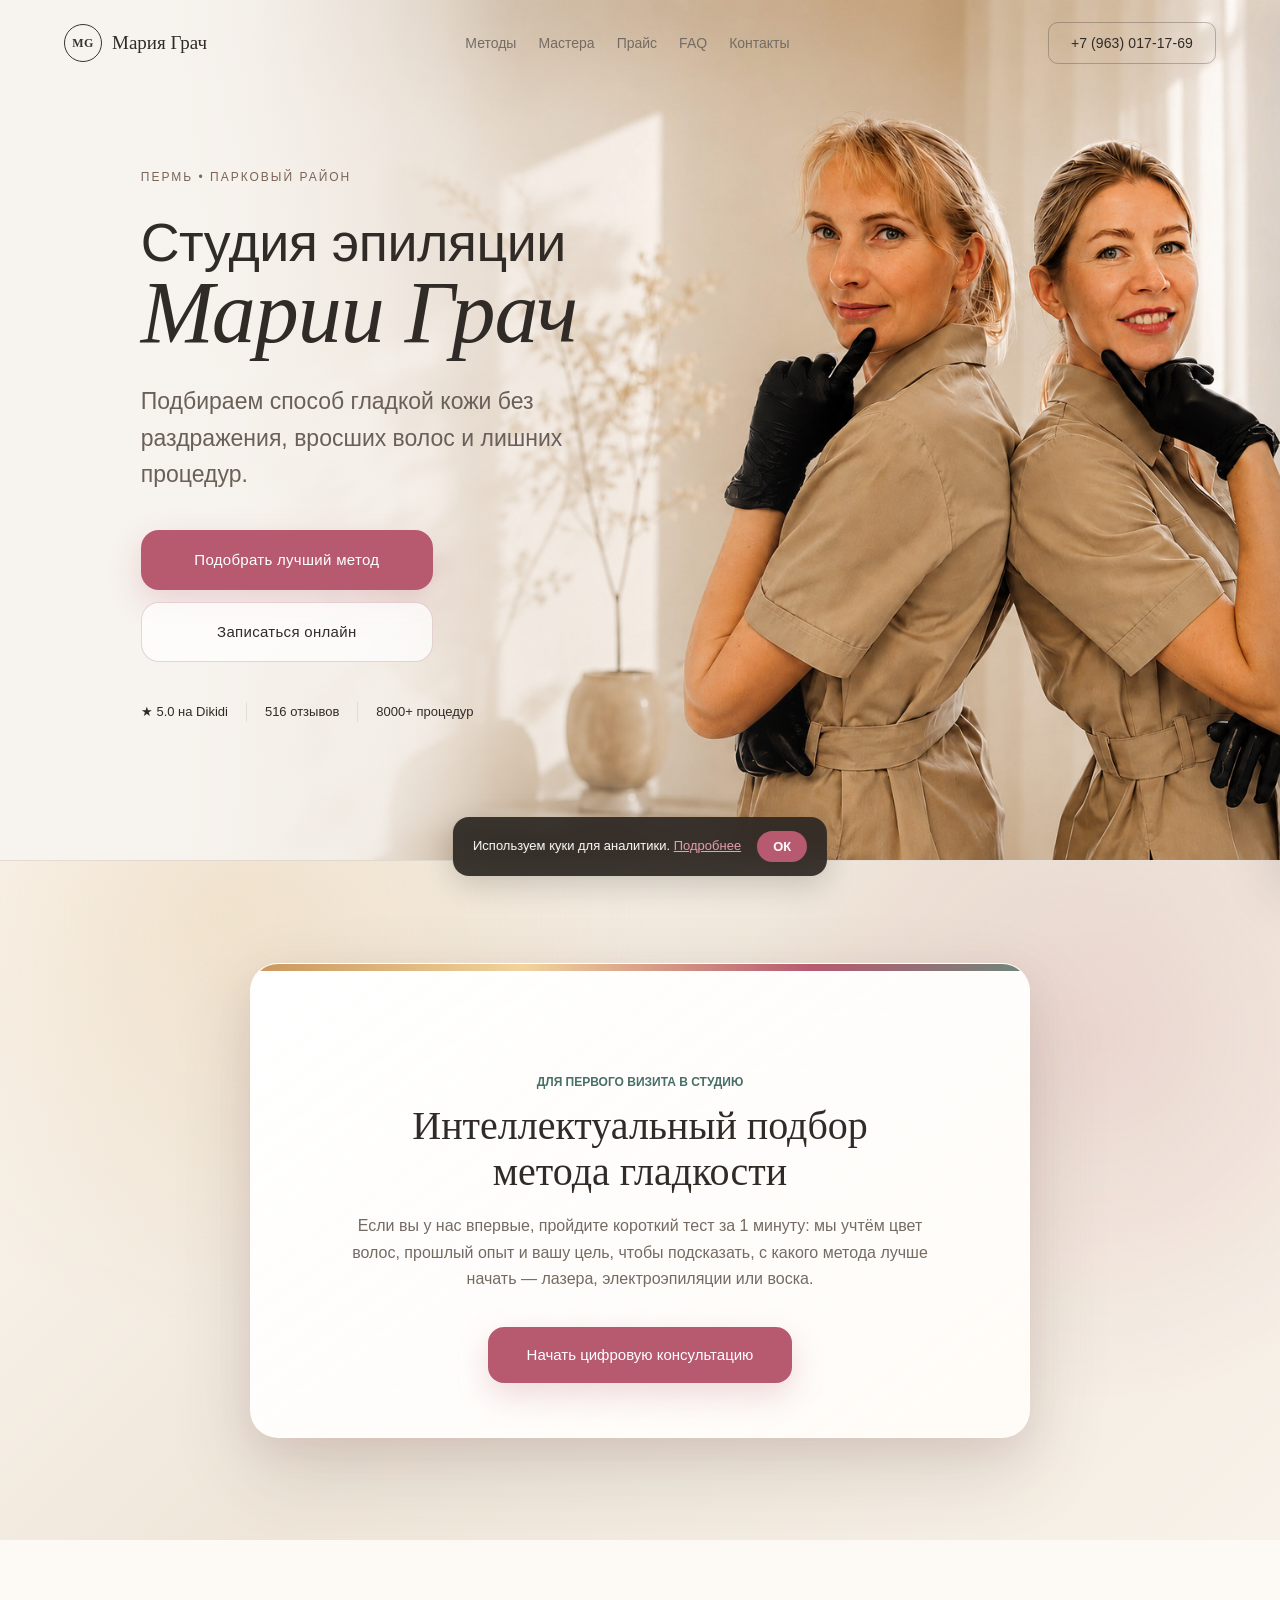
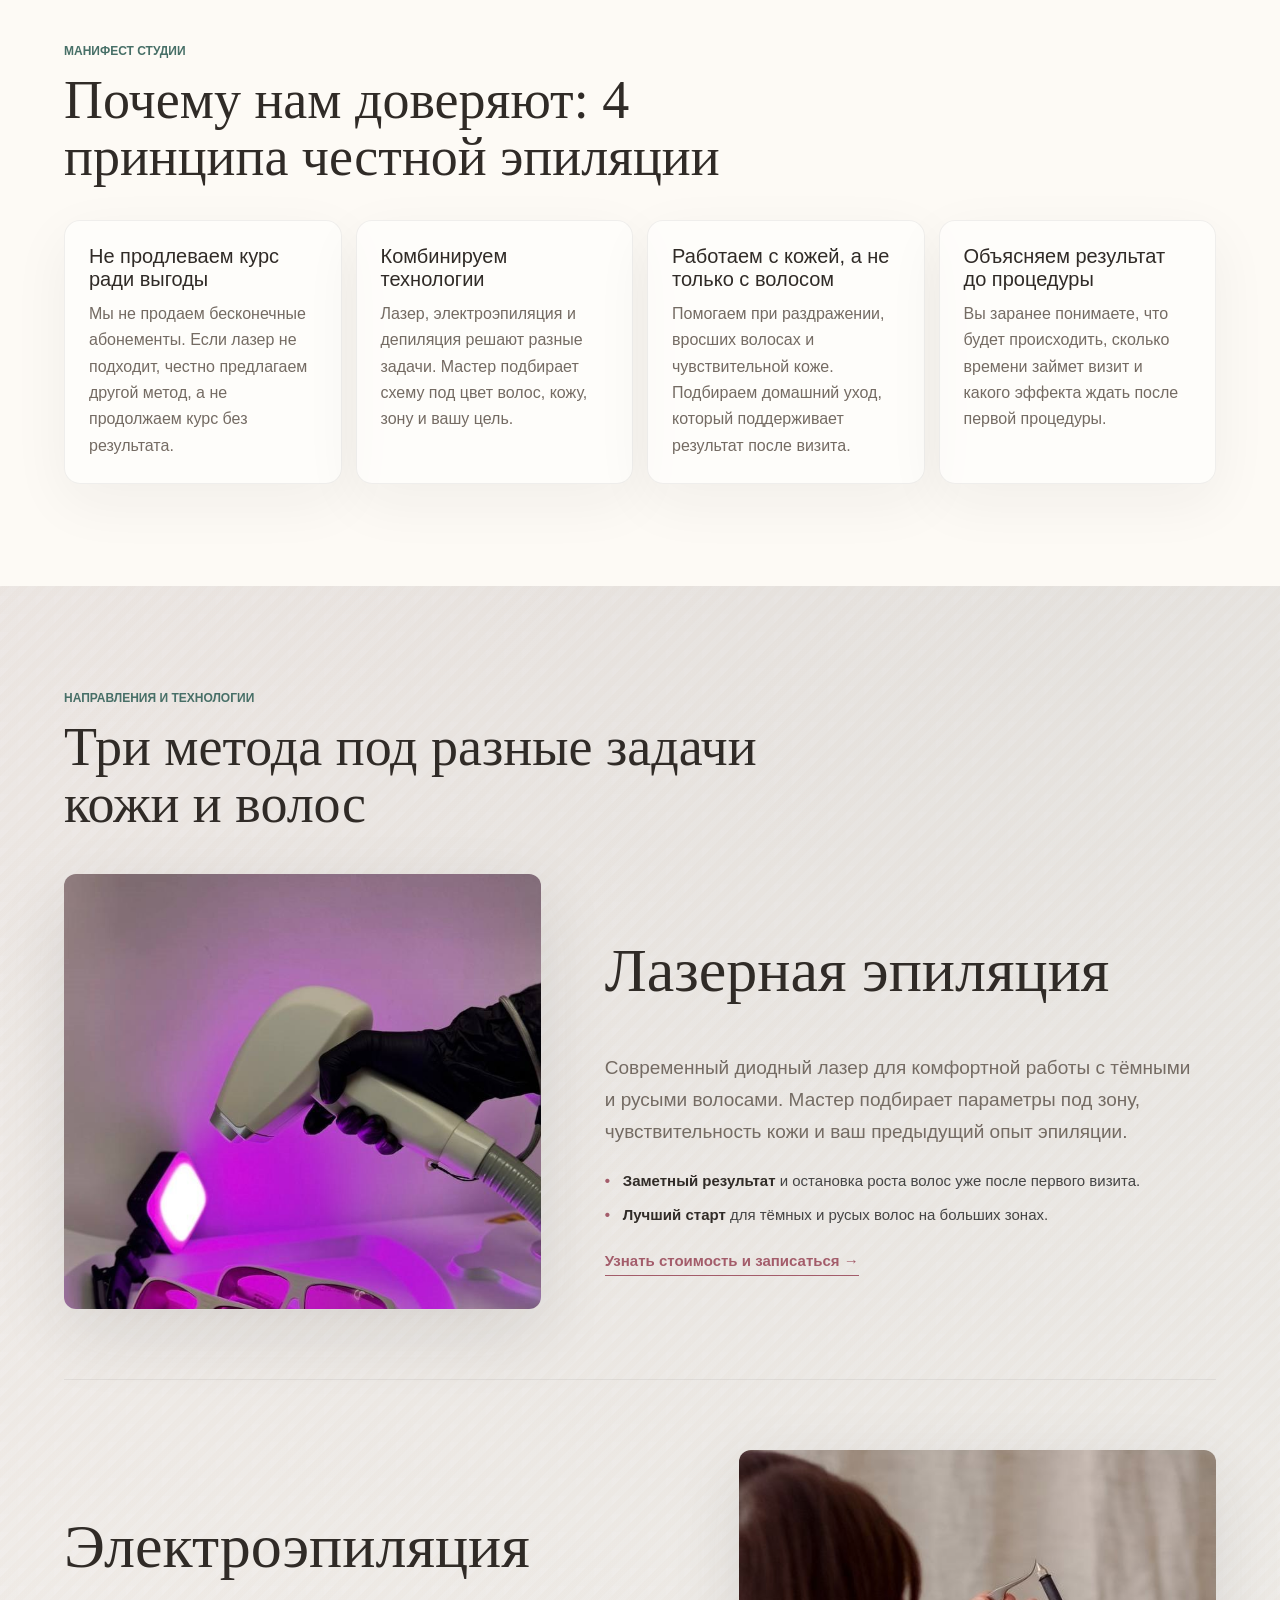
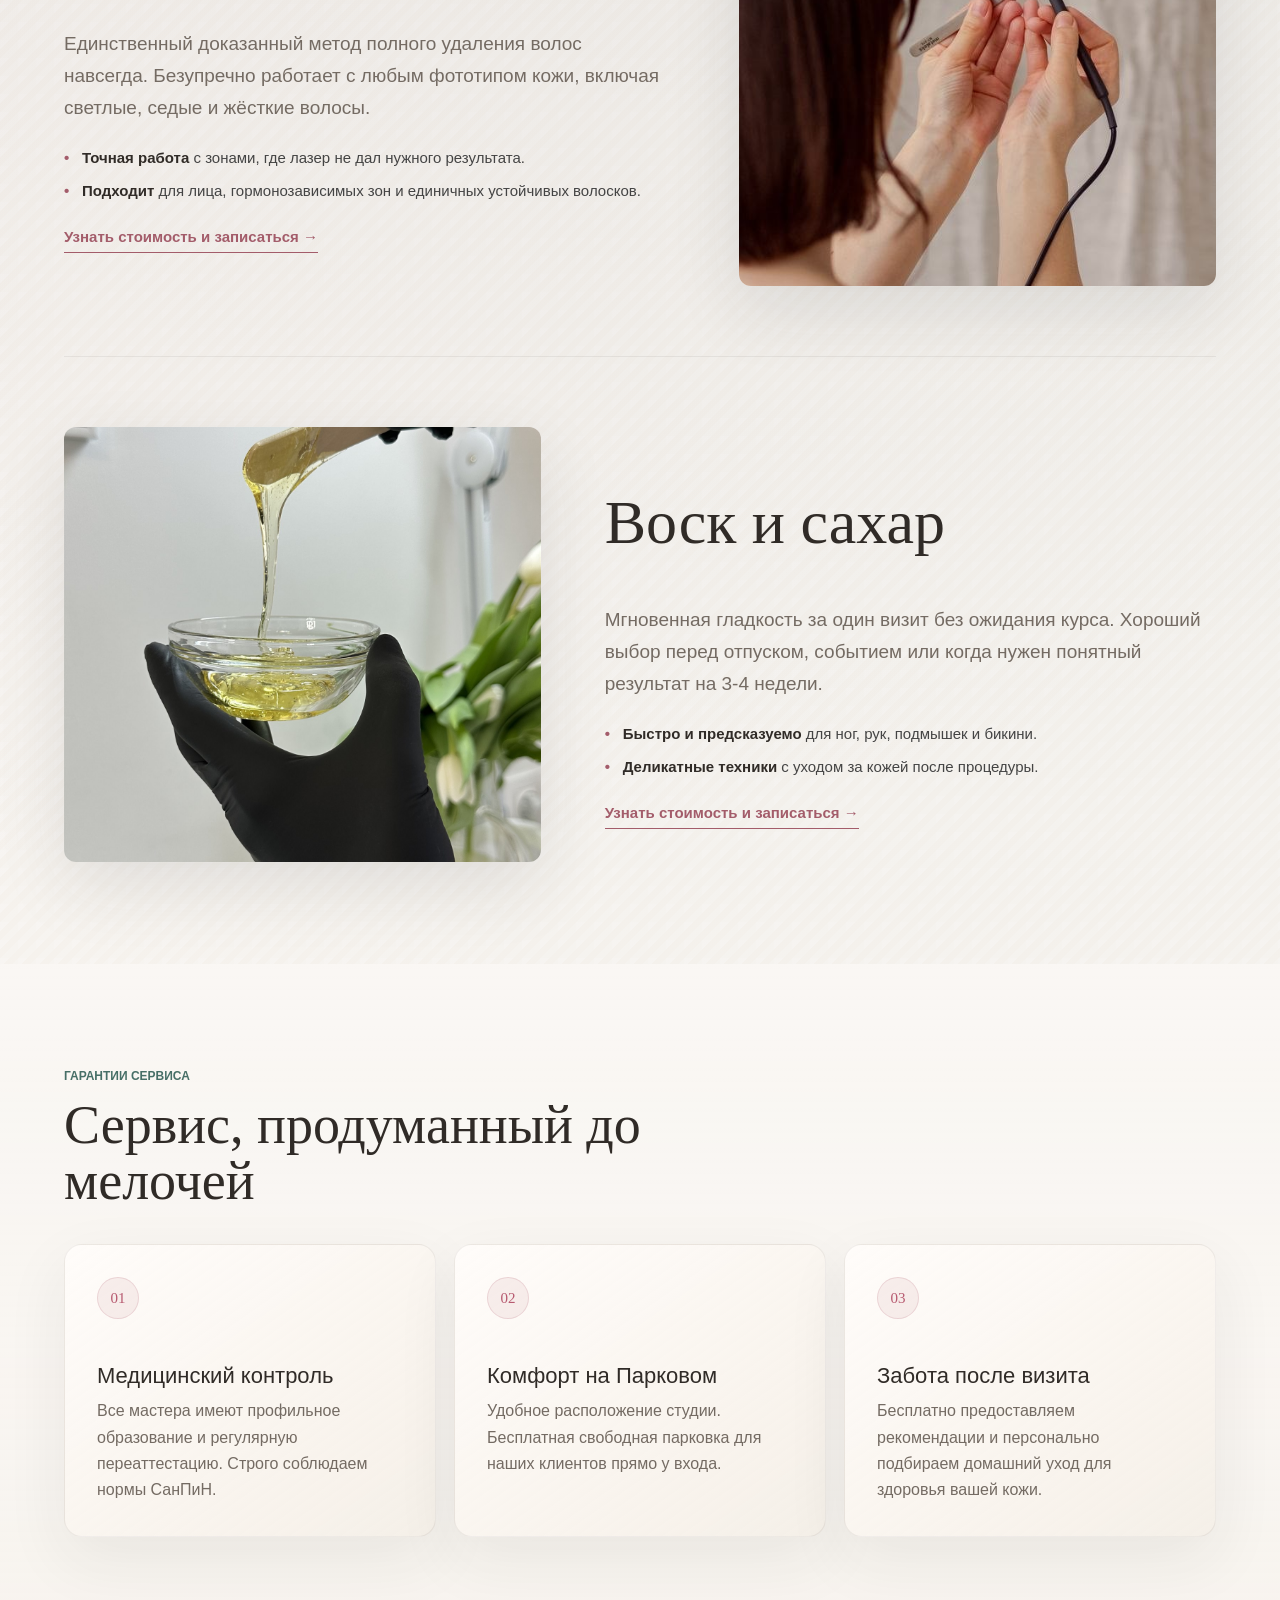
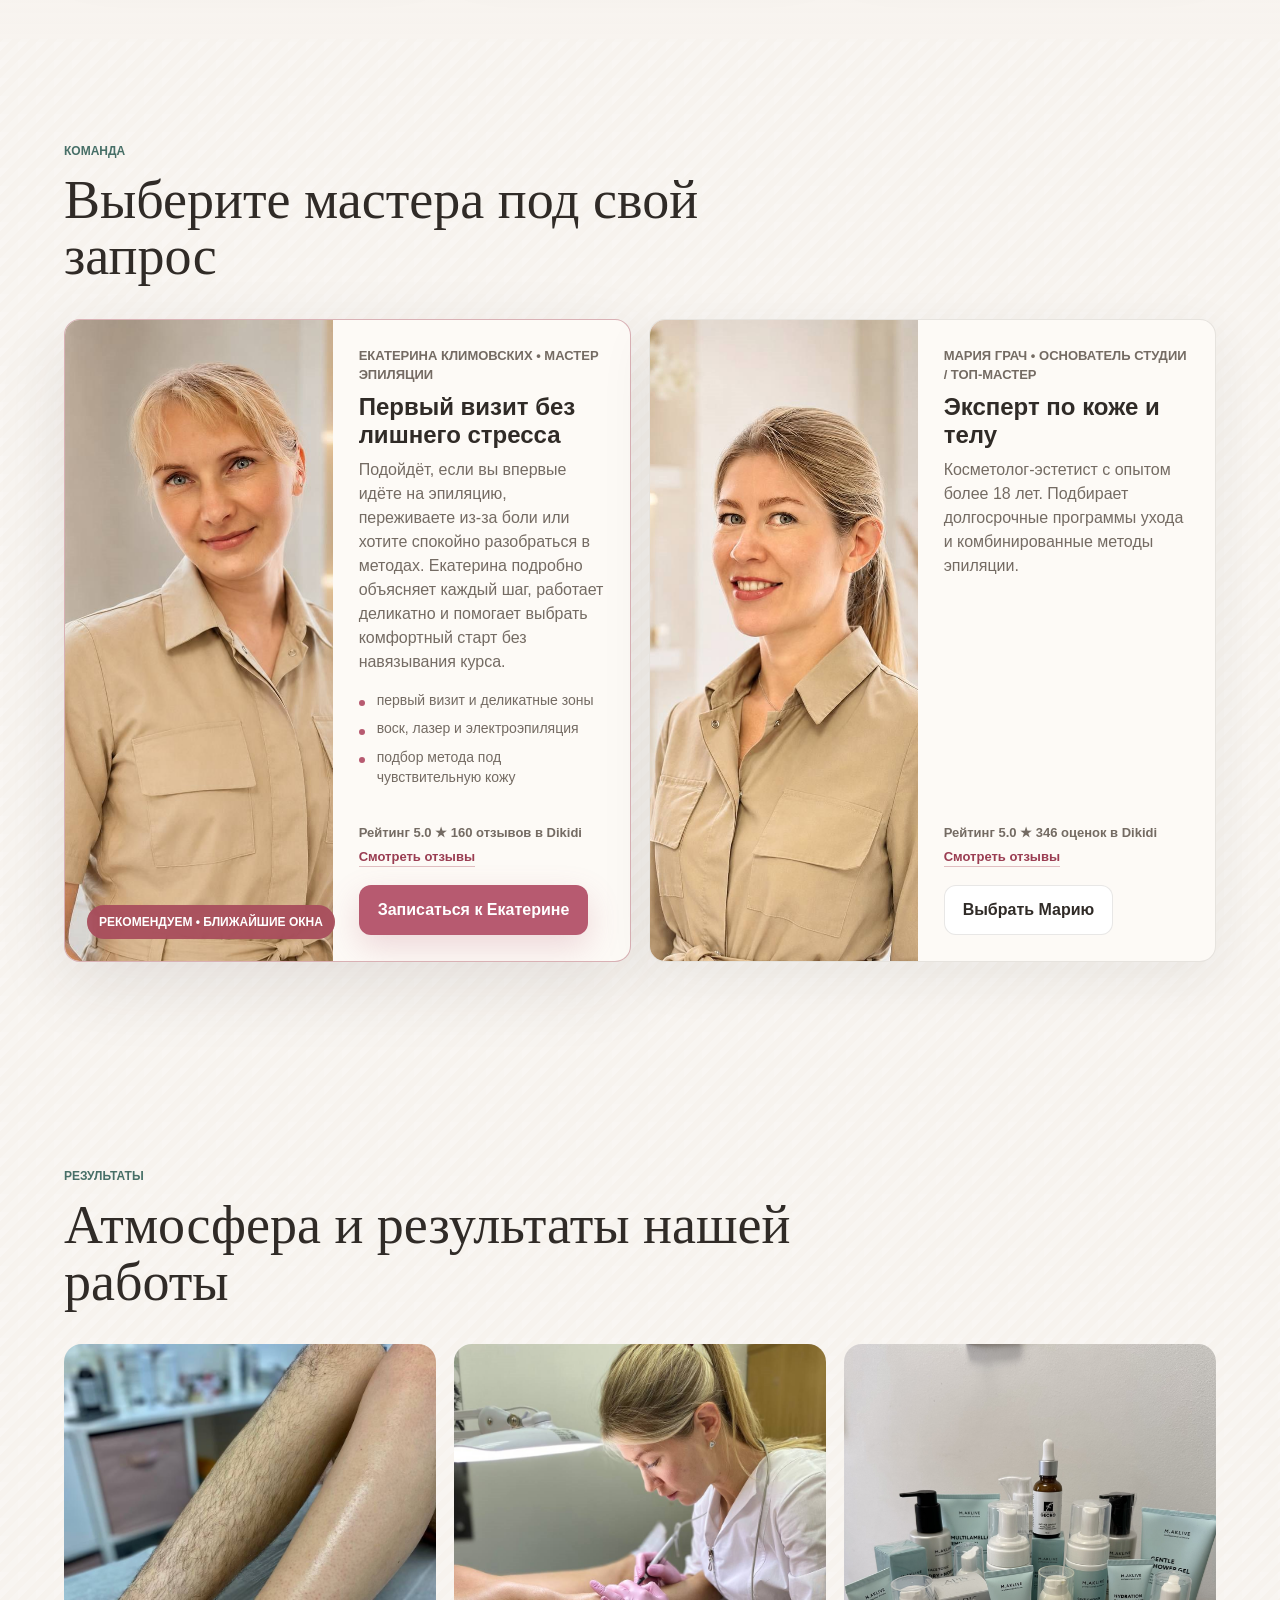
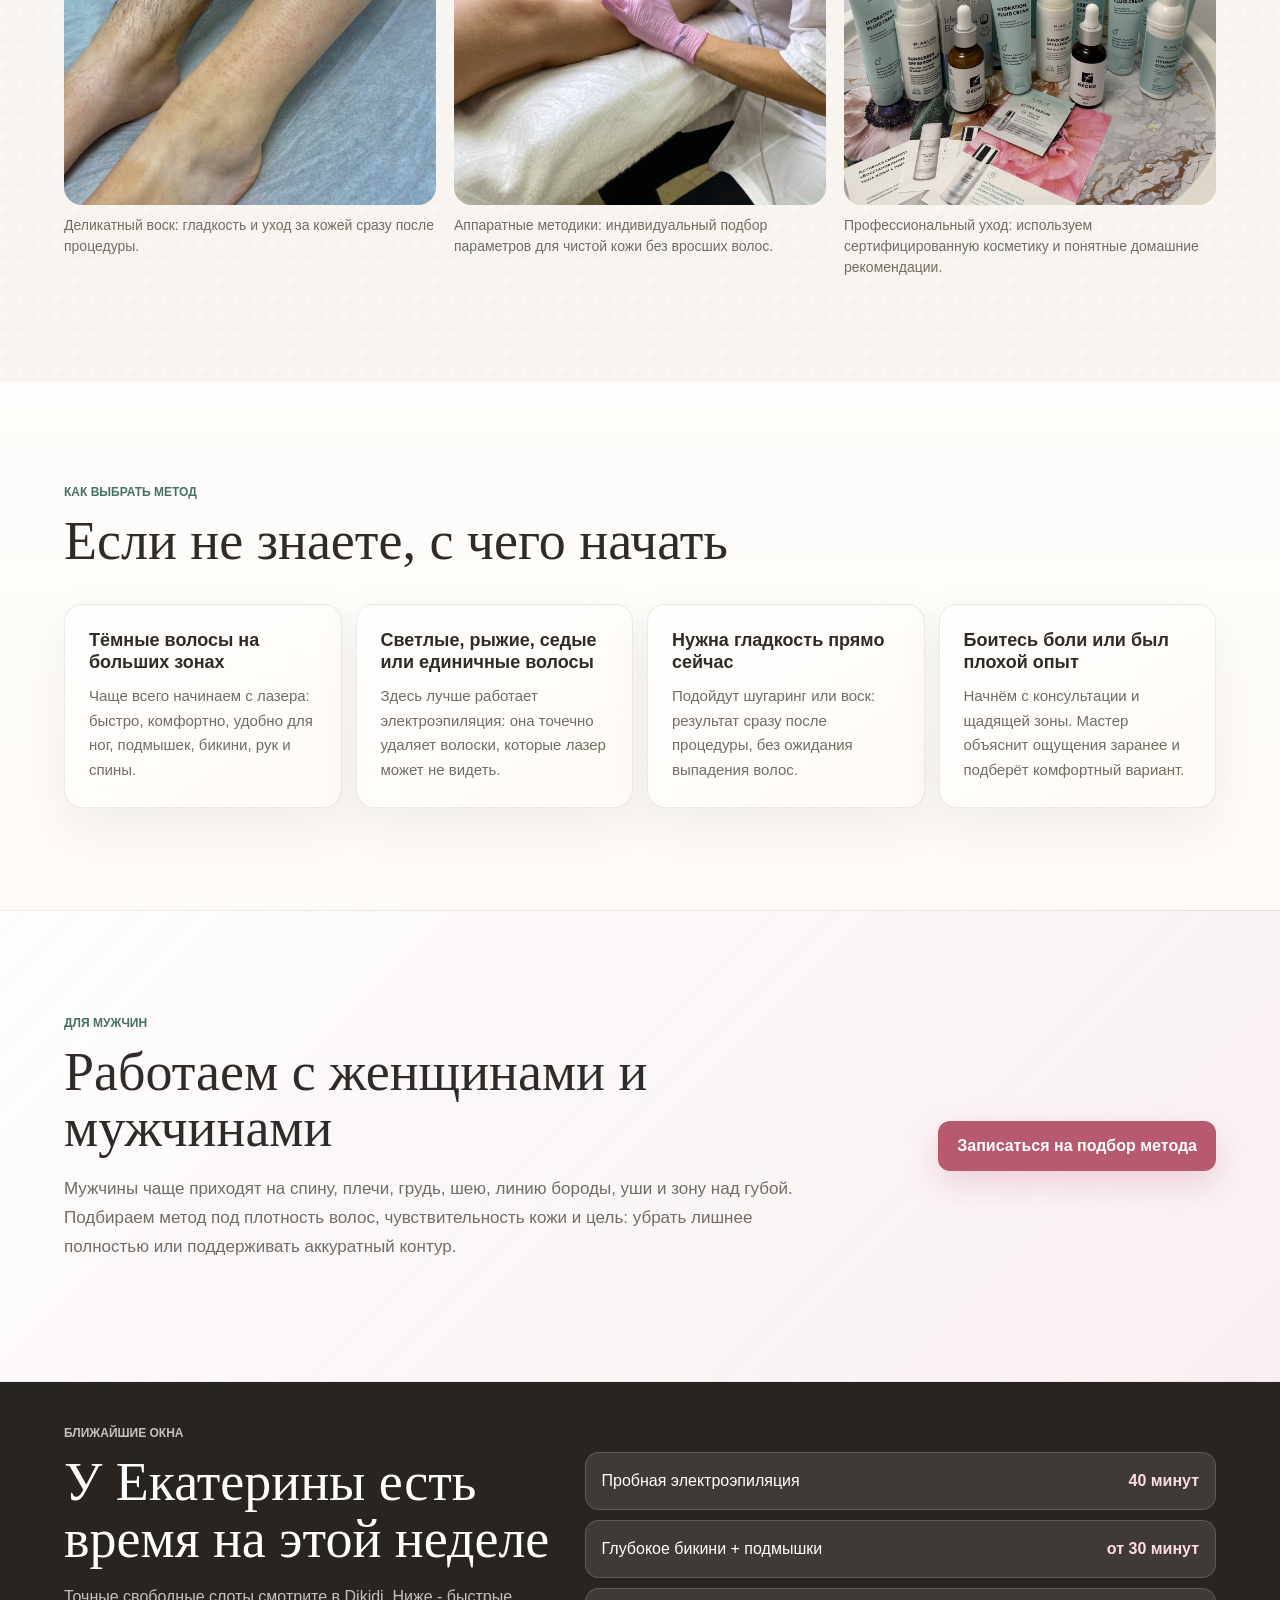
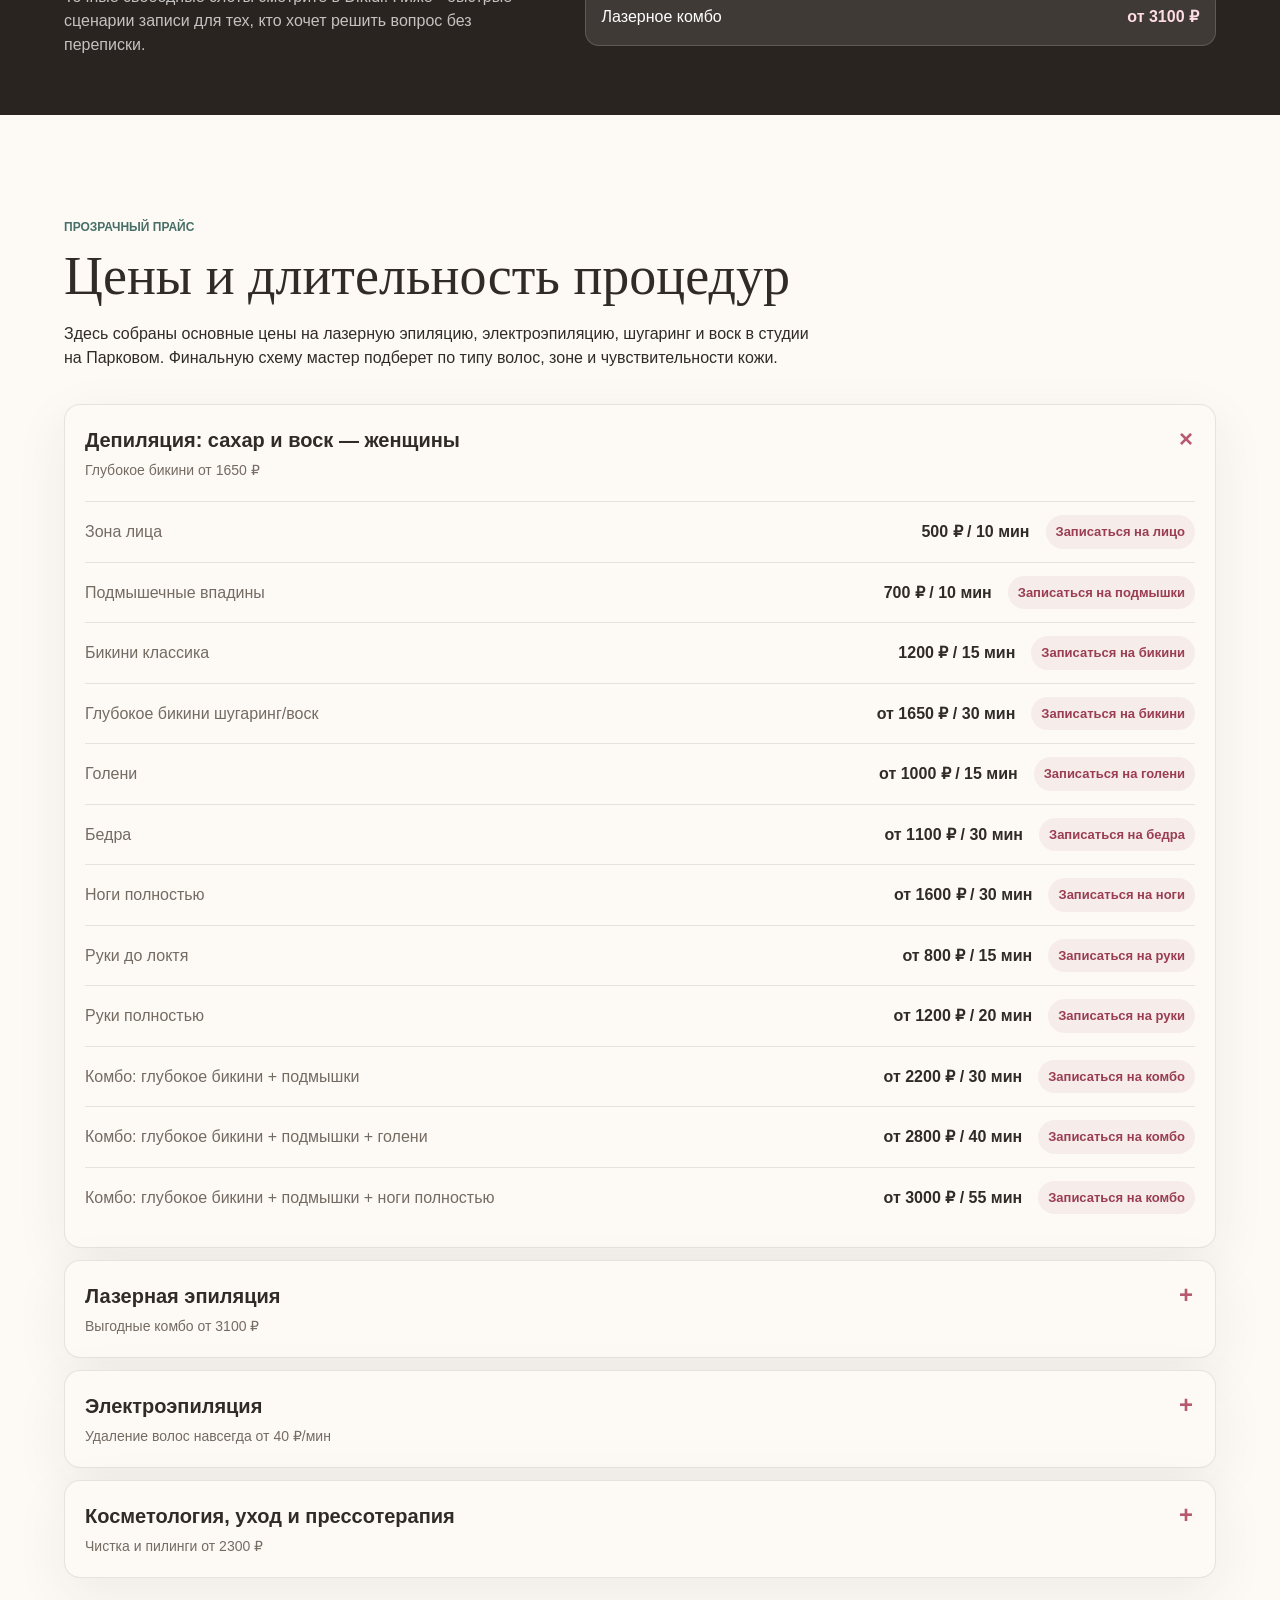
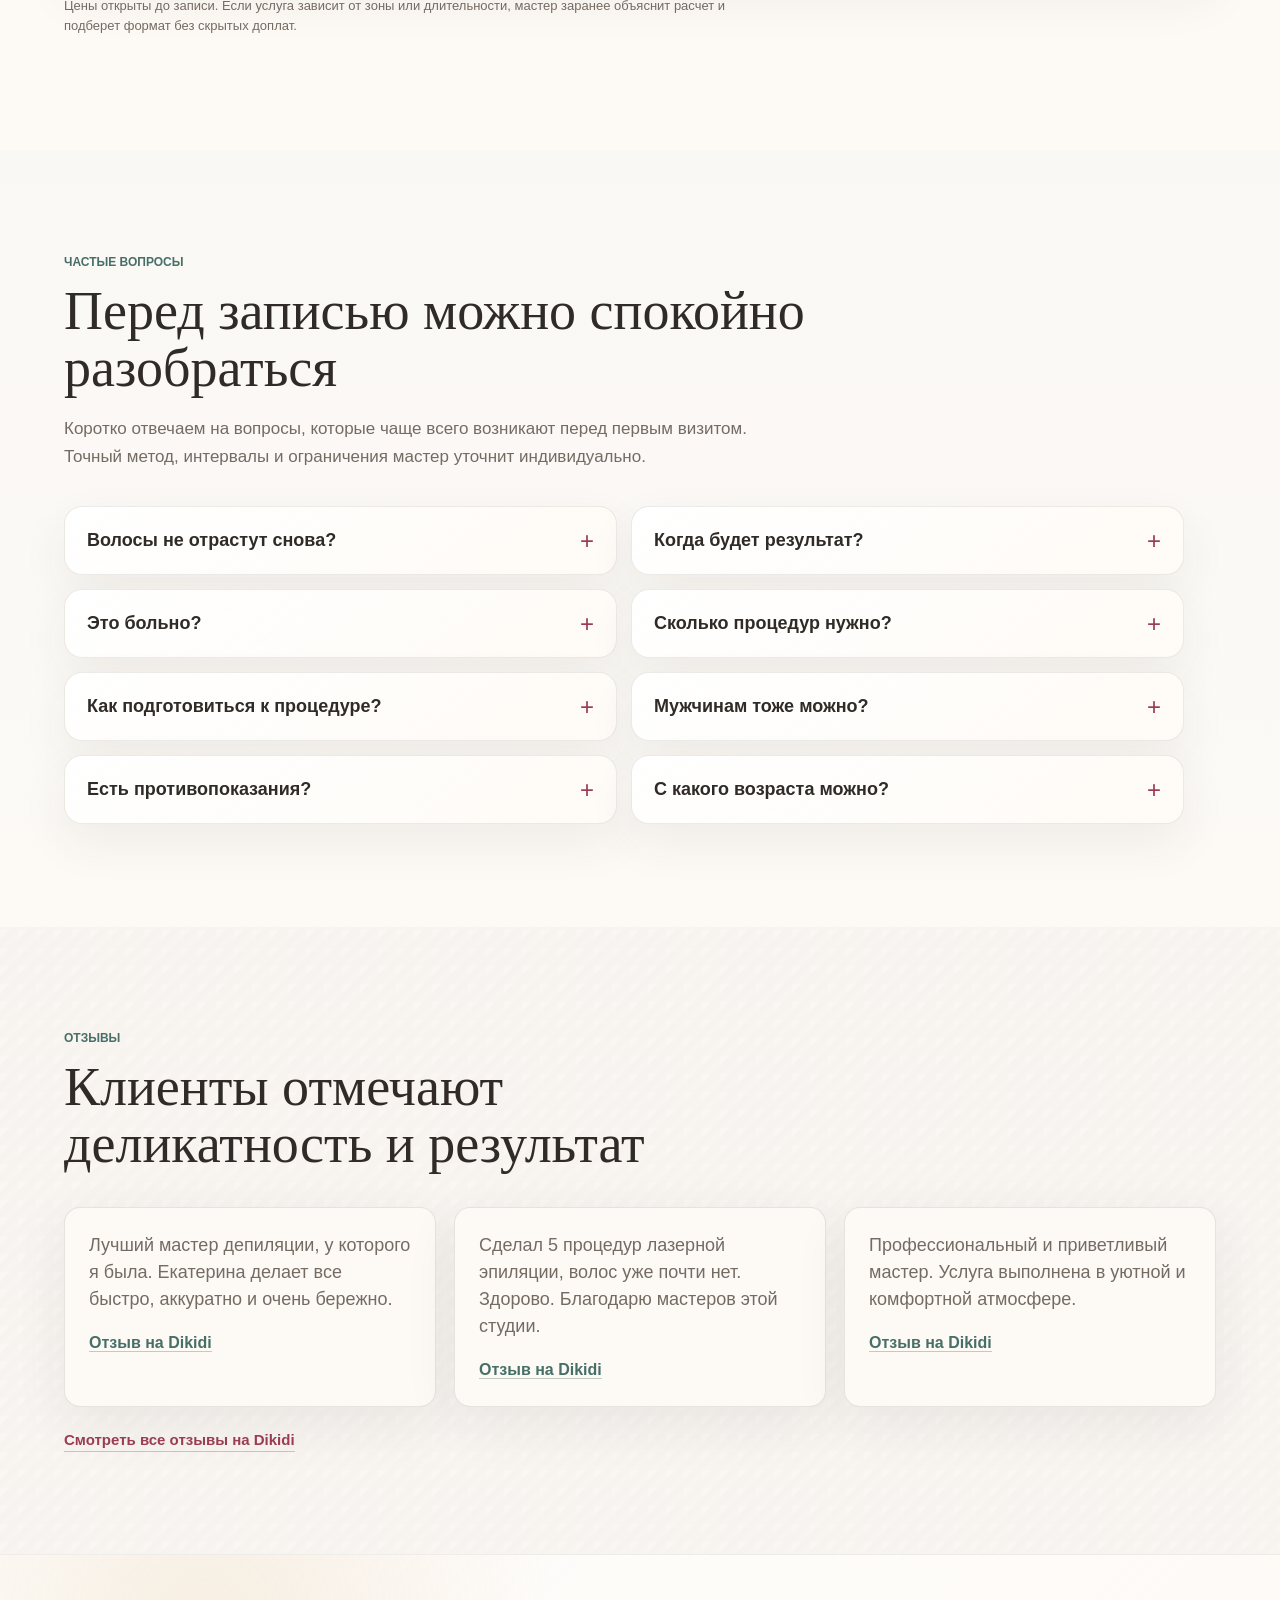
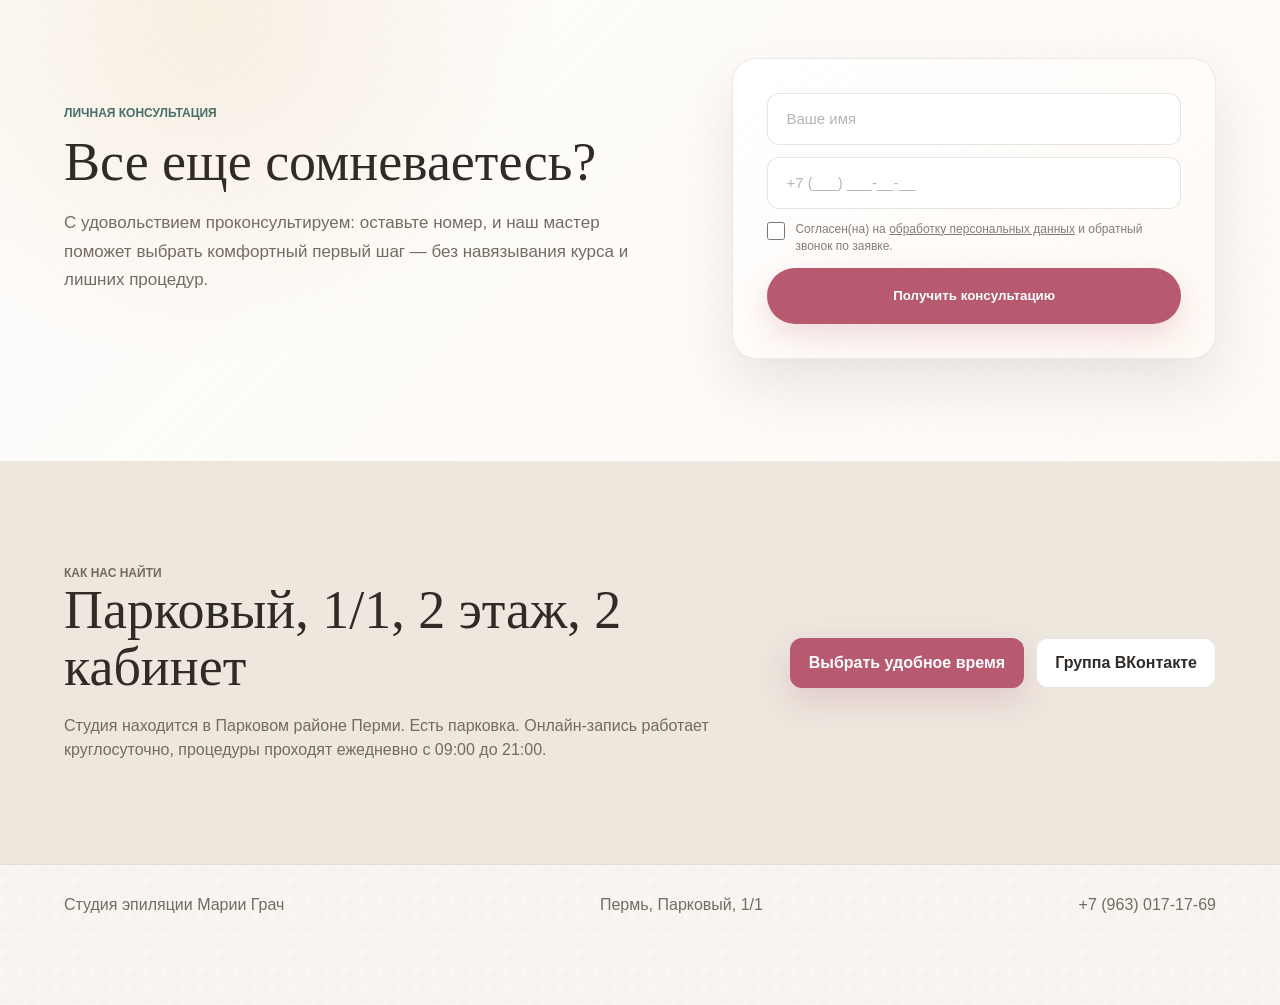
==== index.html @ d648f354 "Link reviews to Dikidi" ====
<!doctype html>
<html lang="ru">
  <head>
    <meta charset="utf-8">
    <meta name="viewport" content="width=device-width, initial-scale=1">
    <title>Студия эпиляции Марии Грач в Перми - лазер, электроэпиляция, депиляция</title>
    <meta name="description" content="Студия честной эпиляции в Парковом районе Перми. Лазерная эпиляция, электроэпиляция, шугаринг, воск, косметология. Онлайн-запись 24/7 через Dikidi.">
    <meta name="theme-color" content="#f8f3f4">
    <meta property="og:title" content="Студия эпиляции Марии Грач">
    <meta property="og:description" content="Подбираем метод под вашу кожу и чувствительность. Без лишних процедур и ложных обещаний.">
    <meta property="og:type" content="website">
    <meta property="og:url" content="https://www.grach-studio.ru/">
    <meta property="og:image" content="https://www.grach-studio.ru/assets/img/hero.jpg">
    <link rel="canonical" href="https://www.grach-studio.ru/">
    <!-- Yandex.Metrika counter -->
    <script type="text/javascript">
        (function(m,e,t,r,i,k,a){
            m[i]=m[i]||function(){(m[i].a=m[i].a||[]).push(arguments)};
            m[i].l=1*new Date();
            for (var j = 0; j < document.scripts.length; j++) {if (document.scripts[j].src === r) { return; }}
            k=e.createElement(t),a=e.getElementsByTagName(t)[0],k.async=1,k.src=r,a.parentNode.insertBefore(k,a)
        })(window, document,'script','https://mc.yandex.ru/metrika/tag.js?id=109386062', 'ym');
        ym(109386062, 'init', {ssr:true, webvisor:true, clickmap:true, ecommerce:"dataLayer", referrer: document.referrer, url: location.href, accurateTrackBounce:true, trackLinks:true});
    </script>
    <noscript><div><img src="https://mc.yandex.ru/watch/109386062" style="position:absolute; left:-9999px;" alt="" /></div></noscript>
    <!-- /Yandex.Metrika counter -->
    <link rel="stylesheet" href="styles.css?v=20260527-4">
    <script type="application/ld+json">
      {
        "@context": "https://schema.org",
        "@type": "BeautySalon",
        "name": "Студия эпиляции Марии Грач",
        "description": "Студия эпиляции в Парковом районе Перми: лазерная эпиляция, электроэпиляция, шугаринг, воск, косметология и уход за телом.",
        "image": "https://www.grach-studio.ru/assets/img/hero.jpg",
        "telephone": "+7 963 017-17-69",
        "url": "https://www.grach-studio.ru/",
        "priceRange": "500-9900 RUB",
        "address": {
          "@type": "PostalAddress",
          "addressLocality": "Пермь",
          "streetAddress": "Парковый, 1/1, 2 этаж, 2 кабинет",
          "addressCountry": "RU"
        },
        "openingHoursSpecification": [{
          "@type": "OpeningHoursSpecification",
          "dayOfWeek": ["Monday", "Tuesday", "Wednesday", "Thursday", "Friday", "Saturday", "Sunday"],
          "opens": "09:00",
          "closes": "21:00"
        }],
        "aggregateRating": {
          "@type": "AggregateRating",
          "ratingValue": "5.0",
          "reviewCount": "216",
          "ratingCount": "516"
        },
        "sameAs": [
          "https://vk.com/timebeautyperm",
          "https://dikidi.net/980738"
        ]
      }
    </script>
    <script type="application/ld+json">
      {
        "@context": "https://schema.org",
        "@type": "FAQPage",
        "mainEntity": [
          {
            "@type": "Question",
            "name": "Волосы не отрастут снова?",
            "acceptedAnswer": {
              "@type": "Answer",
              "text": "Лазер заметно уменьшает количество волос и замедляет рост. Электроэпиляция разрушает обработанный фолликул, поэтому подходит для стойкого результата. Шугаринг и воск дают временную гладкость: волосы отрастают, но при регулярных процедурах часто становятся тоньше и реже."
            }
          },
          {
            "@type": "Question",
            "name": "Когда будет результат?",
            "acceptedAnswer": {
              "@type": "Answer",
              "text": "После лазера волосы обычно начинают выпадать через 1-2 недели, выраженное прореживание видно после нескольких сеансов. Электроэпиляция работает постепенно: результат накапливается от процедуры к процедуре. После воска и шугаринга гладкость видна сразу и держится в среднем 3-4 недели."
            }
          },
          {
            "@type": "Question",
            "name": "Это больно?",
            "acceptedAnswer": {
              "@type": "Answer",
              "text": "Ощущения зависят от метода, зоны и чувствительности кожи. Лазер чаще воспринимается как тепло или лёгкое пощипывание. Электроэпиляция ощущается точечно, как короткий укол в каждый волосок. Воск и шугаринг дают резкое тянущее ощущение, которое быстро проходит."
            }
          },
          {
            "@type": "Question",
            "name": "Сколько процедур нужно?",
            "acceptedAnswer": {
              "@type": "Answer",
              "text": "Количество процедур зависит от типа волос, зоны, кожи и гормонального фона. Для лазера часто нужен курс из нескольких процедур и поддерживающие визиты. Электроэпиляция обычно длится дольше, но работает точечно. После первого визита мастер даст прогноз именно по вашему случаю."
            }
          },
          {
            "@type": "Question",
            "name": "Как подготовиться к процедуре?",
            "acceptedAnswer": {
              "@type": "Answer",
              "text": "Для лазера волосы обычно сбривают за 24 часа до визита. Для электроэпиляции нужна длина 2-4 мм, поэтому зону не бреют несколько дней. Для воска и шугаринга волос должен быть не короче 3-5 мм. Если есть лекарства, загар или чувствительность кожи, лучше предупредить мастера заранее."
            }
          },
          {
            "@type": "Question",
            "name": "Мужчинам тоже можно?",
            "acceptedAnswer": {
              "@type": "Answer",
              "text": "Да, все методы подходят мужчинам. Частые зоны: спина, плечи, грудь, шея, линия бороды, уши и зона над губой. Мастер подберёт метод под плотность волос, чувствительность кожи и желаемый результат."
            }
          },
          {
            "@type": "Question",
            "name": "Есть противопоказания?",
            "acceptedAnswer": {
              "@type": "Answer",
              "text": "Есть ограничения, которые важно обсудить до записи: воспаления или повреждения кожи в зоне, обострение кожных заболеваний, некоторые лекарства, загар, беременность, кардиостимулятор и отдельные системные состояния. Если сомневаетесь, напишите нам до визита."
            }
          },
          {
            "@type": "Question",
            "name": "С какого возраста можно?",
            "acceptedAnswer": {
              "@type": "Answer",
              "text": "С подростками работаем только с согласия родителей и после консультации. Для воска и шугаринга возраст зависит от зоны и запроса. Лазер и электроэпиляцию для несовершеннолетних обсуждаем индивидуально, потому что гормональный фон ещё меняется."
            }
          }
        ]
      }
    </script>
  </head>
  <body>
    <header class="site-header">
      <a class="brand" href="#top" aria-label="Студия эпиляции Марии Грач">
        <span class="brand-mark">MG</span>
        <span>Мария Грач</span>
      </a>
      <nav class="nav" aria-label="Основная навигация">
        <a href="#methods">Методы</a>
        <a href="#masters">Мастера</a>
        <a href="#price">Прайс</a>
        <a href="#faq">FAQ</a>
        <a href="#contacts">Контакты</a>
      </nav>
      <div class="header-actions" aria-label="Быстрые действия">
        <a class="header-phone" href="tel:+79630171769">+7 (963) 017-17-69</a>
        <button class="burger-btn" id="burgerBtn" aria-label="Открыть меню" aria-expanded="false">
          <span></span>
          <span></span>
          <span></span>
        </button>
      </div>
    </header>

    <div class="nav-overlay" id="navOverlay"></div>
    <nav class="nav-drawer" id="navDrawer" aria-label="Мобильное меню">
      <button class="nav-drawer-close" id="drawerClose" aria-label="Закрыть меню">&#x2715;</button>
      <div class="nav-drawer-links">
        <a href="#methods" data-drawer-link>Методы</a>
        <a href="#masters" data-drawer-link>Мастера</a>
        <a href="#price" data-drawer-link>Прайс</a>
        <a href="#faq" data-drawer-link>FAQ</a>
        <a href="#contacts" data-drawer-link>Контакты</a>
      </div>
      <a class="nav-drawer-phone" href="tel:+79630171769">+7 (963) 017-17-69</a>
      <a class="nav-drawer-cta" href="#guide">Подобрать лучший метод</a>
    </nav>

    <main id="top">
      <section class="hero" aria-labelledby="hero-title">
        <div class="hero-content">
          <!-- мобильное фото — прямой дочерний элемент flex-контейнера,
               order:-1 работает корректно и показывает его первым -->
          <div class="mobile-hero-photo">
            <img src="assets/img/hero-mobile.jpg" alt="Мария Грач и Екатерина Климовских в студии эпиляции в Парковом районе Перми">
          </div>
          <div class="hero-text-container">
            <p class="eyebrow hero-kicker">Пермь • Парковый район</p>
            <h1 id="hero-title" class="hero-title">
              <span class="hero-title-main">Студия эпиляции</span>
              <span class="hero-title-name">Марии Грач</span>
            </h1>
            <p class="hero-lead hero-subtitle desktop-lead">Подбираем способ гладкой кожи без раздражения, вросших волос и&nbsp;лишних процедур.</p>
            <p class="hero-lead mobile-lead">Подбираем способ гладкой кожи без раздражения и&nbsp;лишних процедур.</p>
            <div class="hero-actions">
              <a class="button primary" href="#guide">Подобрать лучший метод</a>
              <a class="button secondary" href="https://dikidi.net/980738">Записаться онлайн</a>
            </div>
            <div class="proof-row" aria-label="Доказательства доверия">
              <span><b>★ 5.0</b> на Dikidi</span>
              <span><b>516</b> отзывов</span>
              <span><b>8000+</b> процедур</span>
            </div>
          </div>
        </div>
        <div class="hero-photo">
          <img src="assets/img/hero.jpg" alt="Мария Грач и Екатерина Климовских в студии эпиляции в Парковом районе Перми">
        </div>
      </section>

      <section class="intro section">
        <div class="section-head">
          <p class="eyebrow">Манифест студии</p>
          <h2>Почему нам доверяют: 4 принципа честной эпиляции</h2>
        </div>
        <div class="honesty-grid">
          <article>
            <h3>Не продлеваем курс ради выгоды</h3>
            <p>Мы не продаем бесконечные абонементы. Если лазер не подходит, честно предлагаем другой метод, а не продолжаем курс без результата.</p>
          </article>
          <article>
            <h3>Комбинируем технологии</h3>
            <p>Лазер, электроэпиляция и депиляция решают разные задачи. Мастер подбирает схему под цвет волос, кожу, зону и вашу цель.</p>
          </article>
          <article>
            <h3>Работаем с кожей, а не только с волосом</h3>
            <p>Помогаем при раздражении, вросших волосах и чувствительной коже. Подбираем домашний уход, который поддерживает результат после визита.</p>
          </article>
          <article>
            <h3>Объясняем результат до процедуры</h3>
            <p>Вы заранее понимаете, что будет происходить, сколько времени займет визит и какого эффекта ждать после первой процедуры.</p>
          </article>
        </div>
      </section>

      <section class="section methods" id="methods">
        <div class="section-head">
          <p class="eyebrow">Направления и технологии</p>
          <h2>Три метода под разные задачи кожи и волос</h2>
        </div>
        <div class="method-grid">
          <article class="method-card service-direction-card method-laser">
            <h3>Лазерная эпиляция</h3>
            <img src="assets/img/studio-equipment.jpg" alt="Аппарат для лазерной эпиляции в студии Марии Грач" loading="lazy">
            <div class="method-copy">
              <p>Современный диодный лазер для комфортной работы с тёмными и русыми волосами. Мастер подбирает параметры под зону, чувствительность кожи и ваш предыдущий опыт эпиляции.</p>
              <ul class="service-list">
                <li class="service-list-item"><b>Заметный результат</b> и остановка роста волос уже после первого визита.</li>
                <li class="service-list-item"><b>Лучший старт</b> для тёмных и русых волос на больших зонах.</li>
              </ul>
              <a class="service-link-action" href="#laser">Узнать стоимость и записаться →</a>
            </div>
          </article>
          <article class="method-card service-direction-card method-electro">
            <h3>Электроэпиляция</h3>
            <img src="assets/img/electro.jpg" alt="Электроэпиляция в студии Марии Грач" loading="lazy">
            <div class="method-copy">
              <p>Единственный доказанный метод полного удаления волос навсегда. Безупречно работает с любым фототипом кожи, включая светлые, седые и жёсткие волосы.</p>
              <ul class="service-list">
                <li class="service-list-item"><b>Точная работа</b> с зонами, где лазер не дал нужного результата.</li>
                <li class="service-list-item"><b>Подходит</b> для лица, гормонозависимых зон и единичных устойчивых волосков.</li>
              </ul>
              <a class="service-link-action" href="#electro">Узнать стоимость и записаться →</a>
            </div>
          </article>
          <article class="method-card service-direction-card method-wax">
            <h3>Воск и сахар</h3>
            <img src="assets/img/wax-result.jpg" alt="Теплый воск для депиляции и шугаринга" loading="lazy">
            <div class="method-copy">
              <p>Мгновенная гладкость за один визит без ожидания курса. Хороший выбор перед отпуском, событием или когда нужен понятный результат на 3-4 недели.</p>
              <ul class="service-list">
                <li class="service-list-item"><b>Быстро и предсказуемо</b> для ног, рук, подмышек и бикини.</li>
                <li class="service-list-item"><b>Деликатные техники</b> с уходом за кожей после процедуры.</li>
              </ul>
              <a class="service-link-action" href="#wax">Узнать стоимость и записаться →</a>
            </div>
          </article>
        </div>
      </section>



      <section class="section service">
        <div class="section-head">
          <p class="eyebrow">Гарантии сервиса</p>
          <h2>Сервис, продуманный до мелочей</h2>
        </div>
        <div class="service-track" aria-label="Преимущества студии">
          <article class="service-card">
            <span class="service-icon" aria-hidden="true">01</span>
            <h3>Медицинский контроль</h3>
            <p>Все мастера имеют профильное образование и регулярную переаттестацию. Строго соблюдаем нормы СанПиН.</p>
          </article>
          <article class="service-card">
            <span class="service-icon" aria-hidden="true">02</span>
            <h3>Комфорт на Парковом</h3>
            <p>Удобное расположение студии. Бесплатная свободная парковка для наших клиентов прямо у входа.</p>
          </article>
          <article class="service-card">
            <span class="service-icon" aria-hidden="true">03</span>
            <h3>Забота после визита</h3>
            <p>Бесплатно предоставляем рекомендации и персонально подбираем домашний уход для здоровья вашей кожи.</p>
          </article>
        </div>
        <div class="service-dots" aria-hidden="true">
          <span></span>
          <span></span>
          <span></span>
        </div>
      </section>

      <section class="section masters" id="masters">
        <div class="section-head">
          <p class="eyebrow">Команда</p>
          <h2>Выберите мастера под свой запрос</h2>
        </div>
        <div class="master-grid">
          <article class="master-card focus">
            <span class="recommend-badge">Рекомендуем • ближайшие окна</span>
            <img src="assets/img/ekaterina.jpg" alt="Екатерина Климовских, мастер депиляции и электроэпиляции" loading="lazy">
            <div class="master-body">
              <p class="master-role">Екатерина Климовских • мастер эпиляции</p>
              <h3>Первый визит без лишнего стресса</h3>
              <p>Подойдёт, если вы впервые идёте на эпиляцию, переживаете из-за боли или хотите спокойно разобраться в методах. Екатерина подробно объясняет каждый шаг, работает деликатно и помогает выбрать комфортный старт без навязывания курса.</p>
              <ul class="master-points">
                <li>первый визит и деликатные зоны</li>
                <li>воск, лазер и электроэпиляция</li>
                <li>подбор метода под чувствительную кожу</li>
              </ul>
              <a class="rating-line review-link" href="https://dikidi.net/980738" target="_blank" rel="noopener">Рейтинг 5.0 ★ 160 отзывов в Dikidi <span>Смотреть отзывы</span></a>
              <a class="button primary" href="https://dikidi.net/980738">Записаться к Екатерине</a>
            </div>
          </article>
          <article class="master-card">
            <img src="assets/img/maria.jpg" alt="Мария Грач, основатель студии и топ-мастер" loading="lazy">
            <div class="master-body">
              <p class="master-role">Мария Грач • основатель студии / топ-мастер</p>
              <h3>Эксперт по коже и телу</h3>
              <p>Косметолог-эстетист с опытом более 18 лет. Подбирает долгосрочные программы ухода и комбинированные методы эпиляции.</p>
              <a class="rating-line review-link" href="https://dikidi.net/980738" target="_blank" rel="noopener">Рейтинг 5.0 ★ 346 оценок в Dikidi <span>Смотреть отзывы</span></a>
              <a class="button secondary" href="https://dikidi.net/980738">Выбрать Марию</a>
            </div>
          </article>
        </div>
      </section>

      <section class="section results">
        <div class="section-head">
          <p class="eyebrow">Результаты</p>
          <h2>Атмосфера и результаты нашей работы</h2>
        </div>
        <div class="result-grid carousel" aria-label="Галерея результатов и атмосферы">
          <figure>
            <img src="assets/img/laser-result.jpg" alt="Результат 1 после процедуры эпиляции в студии Марии Грач" loading="lazy">
            <figcaption>Деликатный воск: гладкость и уход за кожей сразу после процедуры.</figcaption>
          </figure>
          <figure>
            <img src="assets/img/legs-result.jpg" alt="Результат 2 после процедуры эпиляции в студии Марии Грач" loading="lazy">
            <figcaption>Аппаратные методики: индивидуальный подбор параметров для чистой кожи без вросших волос.</figcaption>
          </figure>
          <figure>
            <img src="assets/img/care.jpg" alt="Профессиональная косметика премиум-класса для ухода после процедур" loading="lazy">
            <figcaption>Профессиональный уход: используем сертифицированную косметику и понятные домашние рекомендации.</figcaption>
          </figure>
        </div>
      </section>

      <section class="section choice-guide">
        <div class="section-head">
          <p class="eyebrow">Как выбрать метод</p>
          <h2>Если не знаете, с чего начать</h2>
        </div>
        <div class="choice-grid">
          <article>
            <h3>Тёмные волосы на больших зонах</h3>
            <p>Чаще всего начинаем с лазера: быстро, комфортно, удобно для ног, подмышек, бикини, рук и спины.</p>
          </article>
          <article>
            <h3>Светлые, рыжие, седые или единичные волосы</h3>
            <p>Здесь лучше работает электроэпиляция: она точечно удаляет волоски, которые лазер может не видеть.</p>
          </article>
          <article>
            <h3>Нужна гладкость прямо сейчас</h3>
            <p>Подойдут шугаринг или воск: результат сразу после процедуры, без ожидания выпадения волос.</p>
          </article>
          <article>
            <h3>Боитесь боли или был плохой опыт</h3>
            <p>Начнём с консультации и щадящей зоны. Мастер объяснит ощущения заранее и подберёт комфортный вариант.</p>
          </article>
        </div>
      </section>

      <section class="section men-section">
        <div>
          <p class="eyebrow">Для мужчин</p>
          <h2>Работаем с женщинами и мужчинами</h2>
          <p>Мужчины чаще приходят на спину, плечи, грудь, шею, линию бороды, уши и зону над губой. Подбираем метод под плотность волос, чувствительность кожи и цель: убрать лишнее полностью или поддерживать аккуратный контур.</p>
        </div>
        <a class="button primary" href="https://dikidi.net/980738">Записаться на подбор метода</a>
      </section>


      <section class="slots">
        <div>
          <p class="eyebrow">Ближайшие окна</p>
          <h2>У Екатерины есть время на этой неделе</h2>
          <p>Точные свободные слоты смотрите в Dikidi. Ниже - быстрые сценарии записи для тех, кто хочет решить вопрос без переписки.</p>
        </div>
        <div class="slot-grid">
          <a href="https://dikidi.net/980738"><span>Пробная электроэпиляция</span><b>40 минут</b></a>
          <a href="https://dikidi.net/980738"><span>Глубокое бикини + подмышки</span><b>от 30 минут</b></a>
          <a href="https://dikidi.net/980738"><span>Лазерное комбо</span><b>от 3100 ₽</b></a>
        </div>
      </section>

      <section class="section price" id="price">
        <div class="section-head">
          <p class="eyebrow">Прозрачный прайс</p>
          <h2>Цены и длительность процедур</h2>
          <p>Здесь собраны основные цены на лазерную эпиляцию, электроэпиляцию, шугаринг и воск в студии на Парковом. Финальную схему мастер подберет по типу волос, зоне и чувствительности кожи.</p>
        </div>

        <div class="accordion">
          <details open id="wax">
            <summary><span>Депиляция: сахар и воск — женщины</span><small>Глубокое бикини от 1650 ₽</small></summary>
            <div class="price-list">
              <div><span>Зона лица</span><b>500 ₽ / 10 мин</b><a href="https://dikidi.net/980738">Записаться на лицо</a></div>
              <div><span>Подмышечные впадины</span><b>700 ₽ / 10 мин</b><a href="https://dikidi.net/980738">Записаться на подмышки</a></div>
              <div><span>Бикини классика</span><b>1200 ₽ / 15 мин</b><a href="https://dikidi.net/980738">Записаться на бикини</a></div>
              <div><span>Глубокое бикини шугаринг/воск</span><b>от 1650 ₽ / 30 мин</b><a href="https://dikidi.net/980738">Записаться на бикини</a></div>
              <div><span>Голени</span><b>от 1000 ₽ / 15 мин</b><a href="https://dikidi.net/980738">Записаться на голени</a></div>
              <div><span>Бедра</span><b>от 1100 ₽ / 30 мин</b><a href="https://dikidi.net/980738">Записаться на бедра</a></div>
              <div><span>Ноги полностью</span><b>от 1600 ₽ / 30 мин</b><a href="https://dikidi.net/980738">Записаться на ноги</a></div>
              <div><span>Руки до локтя</span><b>от 800 ₽ / 15 мин</b><a href="https://dikidi.net/980738">Записаться на руки</a></div>
              <div><span>Руки полностью</span><b>от 1200 ₽ / 20 мин</b><a href="https://dikidi.net/980738">Записаться на руки</a></div>
              <div><span>Комбо: глубокое бикини + подмышки</span><b>от 2200 ₽ / 30 мин</b><a href="https://dikidi.net/980738">Записаться на комбо</a></div>
              <div><span>Комбо: глубокое бикини + подмышки + голени</span><b>от 2800 ₽ / 40 мин</b><a href="https://dikidi.net/980738">Записаться на комбо</a></div>
              <div><span>Комбо: глубокое бикини + подмышки + ноги полностью</span><b>от 3000 ₽ / 55 мин</b><a href="https://dikidi.net/980738">Записаться на комбо</a></div>
            </div>
          </details>

          <details id="laser">
            <summary><span>Лазерная эпиляция</span><small>Выгодные комбо от 3100 ₽</small></summary>
            <div class="price-list">
              <div><span>Подмышки</span><b>1200 ₽ / 10 мин</b><a href="https://dikidi.net/980738">Записаться на лазер</a></div>
              <div><span>Бикини классическое</span><b>1550 ₽ / 15 мин</b><a href="https://dikidi.net/980738">Записаться на лазер</a></div>
              <div><span>Глубокое бикини</span><b>от 2700 ₽ / 30 мин</b><a href="https://dikidi.net/980738">Записаться на лазер</a></div>
              <div><span>Голени с коленями</span><b>от 2300 ₽ / 30 мин</b><a href="https://dikidi.net/980738">Записаться на лазер</a></div>
              <div><span>Ноги полностью</span><b>3500 ₽ / 50 мин</b><a href="https://dikidi.net/980738">Записаться на лазер</a></div>
              <div><span>Руки полностью</span><b>2500 ₽ / 40 мин</b><a href="https://dikidi.net/980738">Записаться на лазер</a></div>
              <div><span>Комбо 1: глубокое бикини + подмышки</span><b>от 3100 ₽ / 30 мин</b><a href="https://dikidi.net/980738">Записаться на комбо</a></div>
              <div><span>Комбо 4: глубокое бикини + подмышки + голени</span><b>от 5200 ₽ / 60 мин</b><a href="https://dikidi.net/980738">Записаться на комбо</a></div>
              <div><span>Комбо 5: глубокое бикини + подмышки + ноги полностью</span><b>6300 ₽ / 90 мин</b><a href="https://dikidi.net/980738">Записаться на комбо</a></div>
              <div><span>Комбо 6: все включено, любые зоны</span><b>9900 ₽ / 120 мин</b><a href="https://dikidi.net/980738">Записаться на комбо</a></div>
            </div>
          </details>

          <details id="electro">
            <summary><span>Электроэпиляция</span><small>Удаление волос навсегда от 40 ₽/мин</small></summary>
            <div class="price-list">
              <div><span>Электроэпиляция тела</span><b>от 40 ₽ / мин</b><a href="https://dikidi.net/980738">Записаться на электро</a></div>
              <div><span>Электроэпиляция лица</span><b>от 50 ₽ / мин</b><a href="https://dikidi.net/980738">Записаться на электро</a></div>
              <div><span>Пробная процедура 20 минут</span><b>850 ₽</b><a href="https://dikidi.net/980738">Пробная электро</a></div>
              <div><span>Пробная процедура 40 минут</span><b>1450 ₽</b><a href="https://dikidi.net/980738">Пробная электро</a></div>
            </div>
          </details>

          <details>
            <summary><span>Косметология, уход и прессотерапия</span><small>Чистка и пилинги от 2300 ₽</small></summary>
            <div class="price-list">
              <div><span>Ультразвуковая чистка</span><b>от 2300 ₽ / 90 мин</b><a href="https://dikidi.net/980738">Записаться на уход</a></div>
              <div><span>Пилинг</span><b>от 2300 ₽ / 50 мин</b><a href="https://dikidi.net/980738">Записаться на уход</a></div>
              <div><span>Массаж лица</span><b>2300 ₽ / 50 мин</b><a href="https://dikidi.net/980738">Записаться на уход</a></div>
              <div><span>Карбокситерапия</span><b>3200 ₽ / 60 мин</b><a href="https://dikidi.net/980738">Записаться на уход</a></div>
              <div><span>Прессотерапия</span><b>900 ₽ / 40 мин</b><a href="https://dikidi.net/980738">Записаться на прессотерапию</a></div>
              <div><span>Прессотерапия с обертыванием</span><b>1300 ₽ / 60 мин</b><a href="https://dikidi.net/980738">Записаться на прессотерапию</a></div>
            </div>
          </details>
        </div>
        <p class="price-note">Цены открыты до записи. Если услуга зависит от зоны или длительности, мастер заранее объяснит расчет и подберет формат без скрытых доплат.</p>
      </section>

      <!-- ── Интеллектуальный квиз ── -->
      <section class="qr-section section" id="guide">
        <div class="qr-wrap">

          <div class="qr-progress" id="qrProgress">
            <div class="qr-progress-fill" id="qrFill"></div>
          </div>

          <!-- Шаг 0: Старт -->
          <div class="qr-step qr-active" id="qr-0">
            <div class="qr-start-inner">
              <p class="eyebrow">Для первого визита в студию</p>
              <h2 class="qr-title">Интеллектуальный подбор метода гладкости</h2>
              <p class="qr-lead">Если вы у нас впервые, пройдите короткий тест за 1 минуту: мы учтём цвет волос, прошлый опыт и вашу цель, чтобы подсказать, с какого метода лучше начать — лазера, электроэпиляции или воска.</p>
              <button class="button primary qr-btn-start">Начать цифровую консультацию</button>
            </div>
          </div>

          <!-- Шаг 1: Цвет волос -->
          <div class="qr-step" id="qr-1">
            <p class="qr-q-label">Вопрос 1 из 3</p>
            <h3 class="qr-q-text">Каков ваш естественный цвет волос в зоне, которую вы хотите обработать?</h3>
            <div class="qr-options" data-step="1">
              <button class="qr-option" data-value="dark">
                <span class="qr-dot" style="background:#2E1C0E"></span>Тёмные / жёсткие
              </button>
              <button class="qr-option" data-value="medium">
                <span class="qr-dot" style="background:#9E7352"></span>Русые / шатен
              </button>
              <button class="qr-option" data-value="light">
                <span class="qr-dot" style="background:#D9C5A8;border:1px solid rgba(70,60,50,.2)"></span>Светлые / рыжие / седые
              </button>
            </div>
          </div>

          <!-- Шаг 2: Опыт и сложности -->
          <div class="qr-step" id="qr-2">
            <p class="qr-q-label">Вопрос 2 из 3</p>
            <h3 class="qr-q-text">Что сейчас больше всего мешает прийти к гладкой коже?</h3>
            <div class="qr-options" data-step="2">
              <button class="qr-option" data-value="irritation">Раздражение, покраснение и зуд кожи на следующий день</button>
              <button class="qr-option" data-value="ingrown">Вросшие волосы и тёмные точки</button>
              <button class="qr-option" data-value="fast">Волосы растут слишком быстро — эффект «ёжика» уже к вечеру</button>
              <button class="qr-option" data-value="laser_failed">Уже был опыт лазера, но заметного результата не было</button>
              <button class="qr-option" data-value="none">Особых проблем нет, ищу долгосрочный результат</button>
            </div>
          </div>

          <!-- Шаг 3: Цель -->
          <div class="qr-step" id="qr-3">
            <p class="qr-q-label">Вопрос 3 из 3</p>
            <h3 class="qr-q-text">Какой результат для вас в приоритете?</h3>
            <div class="qr-options" data-step="3">
              <button class="qr-option" data-value="permanent">Удалить волосы навсегда, даже если нужен системный курс</button>
              <button class="qr-option" data-value="quick">Идеальная гладкость за один визит без долгого ожидания</button>
              <button class="qr-option" data-value="trial">Хочу попробовать и оценить комфорт на чувствительной зоне</button>
            </div>
          </div>

          <!-- Шаг 4: Загрузка -->
          <div class="qr-step" id="qr-4">
            <div class="qr-loading">
              <div class="qr-loader-track">
                <div class="qr-loader-fill" id="qrLoaderFill"></div>
              </div>
              <p class="qr-loading-text" id="qrLoadingText">Анализируем ваш фототип…</p>
            </div>
          </div>

          <!-- Шаг 5: Результат + форма -->
          <div class="qr-step" id="qr-5">
            <div class="qr-result-inner">
              <div class="qr-badge" id="qrBadge">
                <p class="qr-badge-label">Рекомендованный метод</p>
                <p class="qr-badge-method" id="qrMethod">Лазерная эпиляция</p>
                <p class="qr-badge-reason" id="qrReason"></p>
                <div class="qr-offer" id="qrOffer"></div>
              </div>
              <h2 class="qr-title">Ваша персональная рекомендация готова</h2>
              <p class="qr-lead">Можно сразу выбрать удобное время онлайн или оставить номер: наш мастер подскажет, с какого метода лучше начать именно в вашей ситуации.</p>
              <div class="qr-actions">
                <a class="button primary qr-online" href="https://dikidi.net/980738">Записаться онлайн</a>
                <a class="button secondary qr-consult-link" href="#consultation">Получить консультацию</a>
              </div>
              <p class="qr-fineprint">Скидка по результату квиза действует только для новых клиентов студии и применяется при записи к Екатерине.</p>
            </div>
          </div>

        </div>
      </section>

      <section class="section faq-section" id="faq">
        <div class="section-head">
          <p class="eyebrow">Частые вопросы</p>
          <h2>Перед записью можно спокойно разобраться</h2>
          <p>Коротко отвечаем на вопросы, которые чаще всего возникают перед первым визитом. Точный метод, интервалы и ограничения мастер уточнит индивидуально.</p>
        </div>
        <div class="faq-list">
          <details class="faq-item">
            <summary>Волосы не отрастут снова?</summary>
            <p>Лазер заметно уменьшает количество волос и замедляет рост. Электроэпиляция разрушает обработанный фолликул, поэтому подходит для стойкого результата. Шугаринг и воск дают временную гладкость: волосы отрастают, но при регулярных процедурах часто становятся тоньше и реже.</p>
          </details>
          <details class="faq-item">
            <summary>Когда будет результат?</summary>
            <p>После лазера волосы обычно начинают выпадать через 1-2 недели, выраженное прореживание видно после нескольких сеансов. Электроэпиляция работает постепенно: результат накапливается от процедуры к процедуре. После воска и шугаринга гладкость видна сразу и держится в среднем 3-4 недели.</p>
          </details>
          <details class="faq-item">
            <summary>Это больно?</summary>
            <p>Ощущения зависят от метода, зоны и чувствительности кожи. Лазер чаще воспринимается как тепло или лёгкое пощипывание. Электроэпиляция ощущается точечно, как короткий укол в каждый волосок. Воск и шугаринг дают резкое тянущее ощущение, которое быстро проходит.</p>
          </details>
          <details class="faq-item">
            <summary>Сколько процедур нужно?</summary>
            <p>Честный ответ: зависит от типа волос, зоны, кожи и гормонального фона. Для лазера часто нужен курс из нескольких процедур и поддерживающие визиты. Электроэпиляция обычно длится дольше, но работает точечно. После первого визита мастер даст прогноз именно по вашему случаю.</p>
          </details>
          <details class="faq-item">
            <summary>Как подготовиться к процедуре?</summary>
            <p>Для лазера волосы обычно сбривают за 24 часа до визита. Для электроэпиляции нужна длина 2-4 мм, поэтому зону не бреют несколько дней. Для воска и шугаринга волос должен быть не короче 3-5 мм. Если есть лекарства, загар или чувствительность кожи, лучше предупредить мастера заранее.</p>
          </details>
          <details class="faq-item">
            <summary>Мужчинам тоже можно?</summary>
            <p>Да, все методы подходят мужчинам. Частые зоны: спина, плечи, грудь, шея, линия бороды, уши и зона над губой. Мастер подберёт метод под плотность волос, чувствительность кожи и желаемый результат.</p>
          </details>
          <details class="faq-item">
            <summary>Есть противопоказания?</summary>
            <p>Есть ограничения, которые важно обсудить до записи: воспаления или повреждения кожи в зоне, обострение кожных заболеваний, некоторые лекарства, загар, беременность, кардиостимулятор и отдельные системные состояния. Если сомневаетесь, напишите нам до визита — подскажем, можно ли записываться сейчас.</p>
          </details>
          <details class="faq-item">
            <summary>С какого возраста можно?</summary>
            <p>С подростками работаем только с согласия родителей и после консультации. Для воска и шугаринга возраст зависит от зоны и запроса. Лазер и электроэпиляцию для несовершеннолетних обсуждаем индивидуально, потому что гормональный фон ещё меняется.</p>
          </details>
        </div>
      </section>

      <section class="section reviews">
        <div class="section-head">
          <p class="eyebrow">Отзывы</p>
          <h2>Клиенты отмечают деликатность и результат</h2>
        </div>
        <div class="review-grid">
          <blockquote>
            <p>Лучший мастер депиляции, у которого я была. Екатерина делает все быстро, аккуратно и очень бережно.</p>
            <cite><a href="https://dikidi.net/980738" target="_blank" rel="noopener">Отзыв на Dikidi</a></cite>
          </blockquote>
          <blockquote>
            <p>Сделал 5 процедур лазерной эпиляции, волос уже почти нет. Здорово. Благодарю мастеров этой студии.</p>
            <cite><a href="https://dikidi.net/980738" target="_blank" rel="noopener">Отзыв на Dikidi</a></cite>
          </blockquote>
          <blockquote>
            <p>Профессиональный и приветливый мастер. Услуга выполнена в уютной и комфортной атмосфере.</p>
            <cite><a href="https://dikidi.net/980738" target="_blank" rel="noopener">Отзыв на Dikidi</a></cite>
          </blockquote>
        </div>
        <a class="reviews-source-link" href="https://dikidi.net/980738" target="_blank" rel="noopener">Смотреть все отзывы на Dikidi</a>
      </section>

      <section class="section consultation-section" id="consultation">
        <div class="consultation-copy">
          <p class="eyebrow">Личная консультация</p>
          <h2>Все еще сомневаетесь?</h2>
          <p>С удовольствием проконсультируем: оставьте номер, и наш мастер поможет выбрать комфортный первый шаг — без навязывания курса и лишних процедур.</p>
        </div>
        <form class="consultation-form" id="consultationForm">
          <input class="qr-input" type="text" placeholder="Ваше имя" name="name" required>
          <input class="qr-input" type="tel" placeholder="+7 (___) ___-__-__" name="phone" id="consultationPhone" required>
          <label class="qr-consent">
            <input type="checkbox" name="consent" required>
            <span>Согласен(на) на <a href="/privacy.html" target="_blank" rel="noopener">обработку персональных данных</a> и обратный звонок по заявке.</span>
          </label>
          <button type="submit" class="button primary consultation-submit">Получить консультацию</button>
        </form>
      </section>

      <section class="section contacts" id="contacts">
        <div>
          <p class="eyebrow">Как нас найти</p>
          <h2>Парковый, 1/1, 2 этаж, 2 кабинет</h2>
          <p>Студия находится в Парковом районе Перми. Есть парковка. Онлайн-запись работает круглосуточно, процедуры проходят ежедневно с 09:00 до 21:00.</p>
        </div>
        <div class="contact-actions">
          <a class="button primary" href="https://dikidi.net/980738">Выбрать удобное время</a>
          <a class="button secondary" href="https://vk.com/timebeautyperm">Группа ВКонтакте</a>
        </div>
      </section>
    </main>

    <footer class="footer">
      <span>Студия эпиляции Марии Грач</span>
      <span>Пермь, Парковый, 1/1</span>
      <a href="tel:+79630171769">+7 (963) 017-17-69</a>
    </footer>

    <div class="mobile-bar" aria-label="Быстрая запись">
      <a href="https://dikidi.net/980738">Онлайн запись</a>
    </div>

    <div class="cookie-banner" id="cookieBanner">
      <p>Используем куки для аналитики. <a href="/privacy.html" target="_blank">Подробнее</a></p>
      <button class="cookie-btn" id="cookieAccept">ОК</button>
    </div>

    <script src="script.js"></script>
  </body>
</html>
---- styles.css ----
:root {
  --bg: #F7F3EE;
  --surface: #FDFAF6;
  --ink: #302B27;
  --muted: #746B63;
  --line: rgba(70, 60, 50, 0.12);
  --rose: #B75A70;
  --rose-dark: #9A3D52;
  --teal: #476f67;
  --clay: #b87661;
  --ivory: #FDFAF5;
  --deep: #2A2420;
  --lilac: #EDE7DE;
  --shadow: 0 24px 70px rgba(48, 43, 39, 0.10);
}

* {
  box-sizing: border-box;
}

@keyframes fadeUp {
  from { opacity: 0; transform: translateY(18px); }
  to   { opacity: 1; transform: translateY(0); }
}

html {
  scroll-behavior: smooth;
}

body {
  margin: 0;
  font-family: "Segoe UI", "Helvetica Neue", Arial, sans-serif;
  color: var(--ink);
  background:
    radial-gradient(circle at 12% 8%, rgba(168, 75, 92, 0.08), transparent 28%),
    radial-gradient(circle at 84% 18%, rgba(71, 111, 103, 0.09), transparent 24%),
    linear-gradient(135deg, rgba(255, 255, 255, 0.28) 0 25%, transparent 25% 50%, rgba(255, 255, 255, 0.18) 50% 75%, transparent 75%),
    var(--bg);
  background-size: auto, auto, 18px 18px, auto;
  line-height: 1.5;
  font-weight: 400;
}

img {
  display: block;
  width: 100%;
  height: auto;
}

a {
  color: inherit;
}

.site-header {
  position: fixed;
  top: 0;
  left: 0;
  right: 0;
  z-index: 100;
  display: flex;
  align-items: center;
  justify-content: space-between;
  gap: 20px;
  width: 100%;
  padding: 22px clamp(40px, 5vw, 72px);
  background: transparent;
  border: none;
  border-radius: 0;
  box-shadow: none;
  backdrop-filter: none;
  -webkit-backdrop-filter: none;
  transition: background 0.32s ease, box-shadow 0.32s ease;
}

.site-header.is-scrolled {
  background: rgba(247, 243, 238, 0.94);
  box-shadow: 0 1px 0 rgba(70, 60, 50, 0.08);
  backdrop-filter: blur(18px);
  -webkit-backdrop-filter: blur(18px);
}

.brand {
  display: inline-flex;
  align-items: center;
  gap: 10px;
  font-weight: 700;
  text-decoration: none;
  white-space: nowrap;
}

.brand-mark {
  display: grid;
  width: 38px;
  height: 38px;
  place-items: center;
  color: #3A332D;
  background: transparent;
  border: 1.5px solid #3A332D;
  border-radius: 50%;
  font-size: 12px;
  font-weight: 600;
  letter-spacing: 0.5px;
  font-family: Georgia, "Times New Roman", serif;
}

.brand span:last-child {
  font-family: Georgia, "Times New Roman", serif;
  font-size: 19px;
  font-weight: 400;
  color: #302B27;
}

.nav {
  display: flex;
  align-items: center;
  gap: 22px;
  color: var(--muted);
  font-size: 14px;
  font-weight: 400;
}

.nav a {
  transition: color 0.18s ease, opacity 0.18s ease;
}

.nav a:hover {
  color: var(--ink);
  opacity: 0.85;
}

.nav a,
.button {
  text-decoration: none;
}

.header-actions {
  display: flex;
  align-items: center;
  gap: 8px;
}

.header-phone {
  display: inline-flex;
  min-height: 42px;
  align-items: center;
  padding: 0 22px;
  color: var(--ink);
  background: transparent;
  border: 1px solid rgba(58, 51, 45, 0.30);
  border-radius: 10px;
  font-size: 14px;
  font-weight: 400;
  text-decoration: none;
  letter-spacing: 0.1px;
  transition: background 0.18s ease, border-color 0.18s ease;
}

.header-phone:hover {
  background: rgba(58, 51, 45, 0.05);
  border-color: rgba(58, 51, 45, 0.45);
}

.hero {
  position: relative;
  min-height: min(860px, 100svh);
  display: block;
  overflow: hidden;
  background: linear-gradient(115deg, #F7F3EE 0% 52%, #EDE7DC 100%);
}

.hero-content {
  position: relative;
  z-index: 2;
  display: flex;
  flex-direction: column;
  justify-content: center;
  /* полная ширина — отступ задаётся внутренним контейнером */
  width: 100%;
  min-height: min(860px, 100svh);
  margin: 0;
  padding: 110px 0 80px;
  color: var(--ink);
  background: transparent;
}

/* ── Текстовый контейнер (ТЗ) ────────────────── */
.hero-text-container {
  padding-left: clamp(72px, 10vw, 154px);
  padding-right: 4%;
  max-width: 660px;
}

/* ── Заголовок h1 (ТЗ) ──────────────────────── */
.hero-title {
  line-height: 1.15;
  margin-bottom: 24px;
}

/* ── Подзаголовок (ТЗ) ──────────────────────── */
.hero-subtitle {
  line-height: 1.5;
  margin-bottom: 40px;
  color: #555555;
}

.hero-photo {
  position: absolute;
  inset: 0 0 0 auto;
  z-index: 0;
  width: 78%;
  min-height: 100%;
  overflow: hidden;
}

.hero-photo::before {
  content: "";
  position: absolute;
  inset: 0;
  z-index: 1;
  /* градиент: плотный слева (под текстом), тает к центру */
  background: linear-gradient(90deg,
    #F7F3EE 0%,
    rgba(247, 243, 238, 0.95) 7%,
    rgba(247, 243, 238, 0.70) 18%,
    rgba(247, 243, 238, 0.30) 30%,
    rgba(247, 243, 238, 0.06) 42%,
    transparent 56%
  );
  pointer-events: none;
}

.hero-photo img {
  width: 100%;
  height: 100%;
  min-height: min(860px, 100svh);
  object-fit: cover;
  object-position: 34% 18%;
}

.eyebrow {
  margin: 0 0 12px;
  color: var(--teal);
  font-size: 12px;
  font-weight: 700;
  letter-spacing: 0;
  text-transform: uppercase;
}

.hero .eyebrow {
  color: #7A6558;
}

.hero-kicker {
  color: #7A6558;
  font-size: 12px;
  font-weight: 500;
  letter-spacing: 2px;
  margin-bottom: 28px;
  animation: fadeUp 0.7s ease both;
}

.hero h1 {
  animation: fadeUp 0.7s 0.12s ease both;
}

.hero .hero-lead {
  animation: fadeUp 0.7s 0.22s ease both;
}

.hero .hero-actions {
  animation: fadeUp 0.7s 0.32s ease both;
}

.hero .proof-row {
  animation: fadeUp 0.7s 0.44s ease both;
}

.hero h1 {
  max-width: 620px;
  margin: 0;
}

.mobile-hero-photo,
.mobile-lead,
.mobile-cta {
  display: none;
}

h1,
h2,
h3,
p {
  margin-top: 0;
}

h1 {
  max-width: 760px;
  margin-bottom: 18px;
  font-family: Georgia, "Times New Roman", serif;
  font-size: clamp(42px, 7vw, 84px);
  font-weight: 450;
  line-height: 0.96;
  letter-spacing: 0;
}

.hero-title-main,
.hero-title-name {
  display: block;
}

.hero-title-main {
  font-family: "Segoe UI", "Helvetica Neue", Arial, sans-serif;
  font-size: clamp(36px, 4.2vw, 54px);
  font-weight: 380;
  line-height: 1.06;
  letter-spacing: -0.5px;
}

.hero-title-name {
  font-family: Georgia, "Times New Roman", serif;
  font-size: clamp(56px, 7.2vw, 88px);
  font-weight: 400;
  font-style: italic;
  line-height: 0.96;
  letter-spacing: -1px;
}

h2 {
  margin-bottom: 18px;
  font-family: Georgia, "Times New Roman", serif;
  font-size: clamp(30px, 4.6vw, 54px);
  font-weight: 450;
  line-height: 1.05;
  letter-spacing: 0;
}

h3 {
  margin-bottom: 10px;
  font-size: 24px;
  font-weight: 560;
  line-height: 1.15;
}

.hero-lead {
  max-width: 480px;
  margin: 28px 0 38px;
  color: #6b6059;
  font-size: clamp(17px, 1.8vw, 23px);
  line-height: 1.58;
  font-weight: 400;
}

.hero-actions,
.contact-actions {
  display: flex;
  flex-wrap: wrap;
  gap: 12px;
}

.hero-actions .button {
  width: min(100%, 320px);
  min-height: 60px;
  font-size: 15px;
  font-weight: 500;
  letter-spacing: 0.3px;
  border-radius: 18px;
}

.button {
  display: inline-flex;
  min-height: 46px;
  align-items: center;
  justify-content: center;
  padding: 12px 18px;
  border: 1px solid transparent;
  border-radius: 12px;
  font-weight: 650;
  text-align: center;
  transition: transform 0.24s ease, background 0.24s ease, box-shadow 0.24s ease;
}

.button.primary {
  color: #fff;
  background: #B75A70;
  box-shadow: 0 12px 32px rgba(183, 90, 112, 0.22);
}

.button.primary:hover {
  background: #A34862;
  box-shadow: 0 18px 40px rgba(183, 90, 112, 0.28);
}

.button.secondary {
  color: var(--ink);
  background: #fff;
  border-color: var(--line);
}

.button.light {
  color: var(--deep);
  background: var(--ivory);
}

.button:hover,
.mini-button:hover,
.slot-grid a:hover {
  transform: translateY(-1px);
  transition: transform 0.2s ease, background 0.2s ease, box-shadow 0.2s ease;
}

.hero .button.secondary {
  color: var(--ink);
  background: rgba(255, 255, 255, 0.14);
  border-color: rgba(44, 42, 41, 0.12);
}

.hero-vk-note {
  margin: 14px 0 0;
  color: var(--muted);
  font-size: 13px;
  line-height: 1.5;
}

.proof-row {
  display: flex;
  flex-wrap: wrap;
  gap: 0;
  margin-top: 40px;
}

.proof-row span,
.rating-line,
.price-note {
  color: var(--muted);
  font-size: 13px;
}

.proof-row span {
  color: var(--ink);
  padding: 0 18px;
  background: transparent;
  border-right: 1px solid rgba(70, 60, 50, 0.10);
}

.proof-row b {
  font-weight: 500;
}

.proof-row span:first-child {
  padding-left: 0;
}

.proof-row span:last-child {
  border-right: 0;
}

main {
  display: flex;
  flex-direction: column;
}

main > section {
  order: 3;
}

.hero {
  order: 1;
}

.qr-section {
  order: 2;
}

.section,
.offer-band,
.footer {
  padding-inline: clamp(16px, 5vw, 72px);
}

/* ── Cookie banner ───────────────────────────── */
.cookie-banner {
  position: fixed;
  bottom: 24px;
  left: 50%;
  transform: translateX(-50%);
  z-index: 9000;
  display: flex;
  align-items: center;
  gap: 16px;
  padding: 14px 20px;
  background: rgba(44, 38, 34, 0.92);
  backdrop-filter: blur(12px);
  border-radius: 16px;
  color: #fff;
  font-size: 13px;
  max-width: min(520px, calc(100vw - 32px));
  box-shadow: 0 8px 32px rgba(0,0,0,0.18);
  transition: opacity 0.3s ease, transform 0.3s ease;
}

.cookie-banner.is-hidden {
  opacity: 0;
  pointer-events: none;
  transform: translateX(-50%) translateY(16px);
}

@media (max-width: 768px) {
  .cookie-banner {
    bottom: 10px;
    left: 10px;
    right: 10px;
    transform: none;
    display: grid;
    grid-template-columns: minmax(0, 1fr) auto;
    border-radius: 16px;
    max-width: none;
    width: calc(100% - 20px);
    padding: 10px 12px;
    gap: 10px;
  }

  .cookie-banner.is-hidden {
    transform: translateY(100%);
  }
}

.cookie-banner p {
  margin: 0;
  line-height: 1.4;
  flex: 1;
}

@media (max-width: 768px) {
  .cookie-banner p {
    font-size: 12px;
    line-height: 1.35;
  }
}

.cookie-banner a {
  color: #e8a0b0;
  text-decoration: underline;
}

.cookie-btn {
  flex-shrink: 0;
  padding: 8px 16px;
  background: #B75A70;
  color: #fff;
  border: none;
  border-radius: 999px;
  font-size: 13px;
  font-weight: 600;
  cursor: pointer;
  transition: background 0.2s;
}

.cookie-btn:hover {
  background: #A34862;
}

.section {
  padding-block: clamp(58px, 8vw, 104px);
}

.intro {
  background: var(--ivory);
}

.section-head {
  max-width: 760px;
  margin-bottom: 34px;
}

.intro-grid {
  display: grid;
  grid-template-columns: repeat(2, minmax(0, 1fr));
  gap: 28px;
  max-width: 1040px;
  color: var(--muted);
  font-size: 18px;
}

.honesty-grid {
  display: grid;
  grid-template-columns: repeat(4, minmax(0, 1fr));
  gap: 14px;
}

.honesty-grid article {
  min-height: 260px;
  padding: 24px;
  background: rgba(255, 255, 255, 0.52);
  border: 1px solid rgba(44, 42, 41, 0.07);
  border-radius: 16px;
  box-shadow: 0 18px 58px rgba(44, 42, 41, 0.055);
  transition: background 0.24s ease, border-color 0.24s ease, transform 0.24s ease;
}

.honesty-grid article:hover {
  background: rgba(168, 75, 92, 0.075);
  border-color: rgba(168, 75, 92, 0.2);
  transform: translateY(-3px);
}

.honesty-grid h3 {
  font-size: 20px;
  font-weight: 520;
}

.honesty-grid p {
  margin-bottom: 0;
  color: var(--muted);
  line-height: 1.65;
}

.manifesto p {
  padding: 24px 26px;
  background: rgba(255, 255, 255, 0.64);
  border-left: 3px solid var(--rose);
  border-radius: 0 16px 16px 0;
  line-height: 1.68;
}

.method-grid,
.master-grid,
.result-grid,
.review-grid {
  display: grid;
  gap: 18px;
}

.service {
  background:
    linear-gradient(180deg, rgba(255, 255, 255, 0.36), rgba(253, 251, 247, 0.1)),
    var(--bg);
}

.service-track {
  display: grid;
  grid-template-columns: repeat(3, minmax(0, 1fr));
  gap: 18px;
}

.service-card {
  min-height: 280px;
  padding: clamp(22px, 3vw, 32px);
  background:
    linear-gradient(145deg, rgba(255, 253, 250, 0.9), rgba(242, 235, 226, 0.72)),
    var(--surface);
  border: 1px solid rgba(44, 42, 41, 0.065);
  border-radius: 18px;
  box-shadow: 0 22px 64px rgba(44, 42, 41, 0.07);
}

.service-icon {
  display: inline-flex;
  width: 42px;
  height: 42px;
  align-items: center;
  justify-content: center;
  margin-bottom: 44px;
  color: var(--rose);
  background: rgba(168, 75, 92, 0.08);
  border: 1px solid rgba(168, 75, 92, 0.16);
  border-radius: 50%;
  font-family: Georgia, "Times New Roman", serif;
  font-size: 15px;
}

.service-card h3 {
  font-size: 22px;
  font-weight: 520;
}

.service-card p {
  margin-bottom: 0;
  color: var(--muted);
  line-height: 1.65;
}

.service-dots {
  display: none;
}

.method-grid {
  display: block;
}

.method-card,
.master-card,
blockquote,
.accordion details {
  background: var(--surface);
  border: 1px solid var(--line);
  border-radius: 16px;
  box-shadow: 0 16px 54px rgba(44, 42, 41, 0.07);
}

.method-card {
  display: grid;
  grid-template-columns: minmax(260px, 0.78fr) minmax(0, 1fr);
  grid-template-areas:
    "image title"
    "image copy";
  column-gap: clamp(26px, 5vw, 72px);
  row-gap: 18px;
  align-items: center;
  overflow: visible;
}

.service-direction-card {
  padding: clamp(38px, 6vw, 70px) 0 !important;
  background: transparent !important;
  border: 0 !important;
  border-bottom: 1px solid rgba(0, 0, 0, 0.06) !important;
  border-radius: 0 !important;
  box-shadow: none !important;
}

.service-direction-card:first-child {
  padding-top: 8px !important;
}

.service-direction-card:last-child {
  border-bottom: 0 !important;
  padding-bottom: 0 !important;
}

.service-direction-card:nth-child(even) {
  grid-template-columns: minmax(0, 1fr) minmax(260px, 0.78fr);
  grid-template-areas:
    "title image"
    "copy image";
}

.method-copy {
  grid-area: copy;
  max-width: 660px;
}

.method-card > h3 {
  grid-area: title;
  max-width: 620px;
  align-self: end;
  margin: 0;
  font-family: Georgia, "Times New Roman", serif;
  font-size: clamp(34px, 5vw, 62px);
  font-weight: 400;
  line-height: 0.98;
  letter-spacing: 0;
}

.method-copy p {
  max-width: 600px;
  margin-bottom: 22px;
  color: #4f4842;
  font-size: clamp(16px, 1.6vw, 19px);
  line-height: 1.68;
}

.method-card img {
  grid-area: image;
  width: 100%;
  height: clamp(300px, 34vw, 520px);
  object-fit: cover;
  object-position: center center;
  border-radius: 12px;
  box-shadow: 0 24px 70px rgba(44, 42, 41, 0.10);
}

.method-laser img {
  object-position: center 42%;
}

.method-wax img {
  object-position: center 45%;
}

.method-electro img {
  object-position: center 42%;
}

.method-card p,
.master-card p,
.trust-copy p,
.contacts p,
blockquote p {
  color: var(--muted);
}

.service-list {
  display: grid;
  gap: 10px;
  max-width: 620px;
  margin: 0;
  padding: 0 0 0 18px;
  list-style: none;
}

.service-list-item {
  position: relative;
  color: #444;
  font-size: 15px;
  line-height: 1.55;
}

.service-list-item::before {
  content: "•";
  position: absolute;
  left: -18px;
  top: 0;
  color: #A35C6A;
  font-weight: 700;
}

.service-list-item b {
  color: var(--ink);
  font-weight: 650;
}

.service-link-action {
  display: inline-block;
  margin-top: 24px;
  padding-bottom: 3px;
  color: #A35C6A;
  border-bottom: 1px solid currentColor;
  font-size: 15px;
  font-weight: 600;
  text-decoration: none;
  transition: opacity 0.25s ease, letter-spacing 0.25s ease;
}

.service-link-action:hover {
  opacity: 0.82;
  letter-spacing: 0.4px;
}

.mini-button {
  display: inline-flex;
  min-height: 38px;
  align-items: center;
  padding: 8px 13px;
  color: var(--rose-dark);
  background: rgba(168, 75, 92, 0.08);
  border: 1px solid rgba(168, 75, 92, 0.18);
  border-radius: 999px;
  font-size: 14px;
  font-weight: 650;
  text-decoration: none;
  transition: transform 0.24s ease, background 0.24s ease;
}

.offer-band {
  display: flex;
  align-items: center;
  justify-content: space-between;
  gap: 26px;
  margin: 0 clamp(16px, 5vw, 72px);
  padding-block: 32px;
  background:
    radial-gradient(circle at 92% 20%, rgba(255, 255, 255, 0.14), transparent 22%),
    linear-gradient(135deg, #3a302d, #5b3938 52%, #7e4653);
  color: #fff;
  border-radius: 18px;
  box-shadow: var(--shadow);
}

.offer-band h2 {
  margin-bottom: 8px;
  font-size: clamp(28px, 4vw, 46px);
}

.offer-band p:not(.eyebrow) {
  max-width: 720px;
  margin-bottom: 0;
  color: rgba(255, 255, 255, 0.78);
}

.scarcity {
  display: inline-flex;
  margin-top: 18px;
  padding: 8px 12px;
  color: #fff;
  background: rgba(255, 255, 255, 0.12);
  border: 1px solid rgba(255, 255, 255, 0.22);
  border-radius: 999px;
  font-size: 14px;
  backdrop-filter: blur(12px);
}

.discount-section {
  padding: clamp(28px, 5vw, 58px) clamp(16px, 5vw, 72px) 0;
}

.discount-card {
  display: grid;
  grid-template-columns: minmax(0, 1fr) auto;
  gap: 28px;
  align-items: center;
  padding: clamp(24px, 4vw, 40px);
  background:
    radial-gradient(circle at 92% 18%, rgba(255, 255, 255, 0.16), transparent 32%),
    linear-gradient(135deg, #8f4554, #a35c6a 54%, #743241);
  color: #fff;
  border: 1px solid rgba(255, 255, 255, 0.16);
  border-radius: 22px;
  box-shadow: 0 28px 86px rgba(116, 50, 65, 0.22);
}

.discount-card .eyebrow {
  color: rgba(255, 255, 255, 0.78);
}

.discount-card h2 {
  max-width: 760px;
  margin-bottom: 10px;
  color: #fff;
  font-size: clamp(30px, 4vw, 48px);
}

.discount-card p:not(.eyebrow) {
  max-width: 760px;
  margin-bottom: 0;
  color: rgba(255, 255, 255, 0.82);
}

.discount-actions {
  display: grid;
  gap: 10px;
  min-width: 240px;
}

.discount-actions span {
  color: rgba(255, 255, 255, 0.72);
  font-size: 14px;
  text-align: center;
}

.discount-button {
  min-height: 54px;
  color: #843d4d;
  background: #fffaf5;
  border-color: rgba(255, 255, 255, 0.7);
  box-shadow: 0 18px 40px rgba(44, 42, 41, 0.16);
}

.discount-button:hover {
  background: #fff;
  box-shadow:
    inset 0 0 0 1px rgba(163, 92, 106, 0.12),
    0 22px 46px rgba(44, 42, 41, 0.2);
}

.trust {
  display: grid;
  grid-template-columns: minmax(280px, 0.8fr) minmax(0, 1fr);
  gap: clamp(28px, 5vw, 72px);
  align-items: center;
}

.trust-media img {
  max-height: 620px;
  aspect-ratio: 2 / 3;
  object-fit: cover;
  object-position: center center;
  border-radius: 18px;
  box-shadow: var(--shadow);
}

.check-list {
  display: grid;
  gap: 14px;
  padding: 0;
  margin: 0;
  list-style: none;
}

.check-list li {
  position: relative;
  padding-left: 30px;
  color: var(--muted);
}

.check-list li::before {
  position: absolute;
  left: 0;
  top: 2px;
  width: 18px;
  height: 18px;
  content: "";
  background: var(--teal);
  border-radius: 50%;
}

.master-grid {
  grid-template-columns: repeat(2, minmax(0, 1fr));
}

.master-card {
  position: relative;
  display: grid;
  grid-template-columns: 0.9fr 1fr;
  overflow: hidden;
}

.master-card img {
  height: 100%;
  min-height: 430px;
  object-fit: cover;
  object-position: center top;
}

.master-card.focus {
  border-color: rgba(168, 75, 92, 0.42);
  box-shadow: var(--shadow);
}

.recommend-badge {
  position: absolute;
  top: 18px;
  left: 18px;
  z-index: 2;
  padding: 8px 12px;
  color: #fff;
  background: rgba(168, 75, 92, 0.92);
  border-radius: 999px;
  font-size: 12px;
  font-weight: 700;
  text-transform: uppercase;
  backdrop-filter: blur(10px);
}

.master-body {
  display: flex;
  flex-direction: column;
  align-items: flex-start;
  padding: 26px;
}

.master-role {
  margin-bottom: 8px;
  color: var(--teal);
  font-size: 13px;
  font-weight: 650;
  text-transform: uppercase;
}

.rating-line {
  margin: auto 0 18px;
  padding-top: 18px;
  font-weight: 700;
}

.review-link {
  display: inline-flex;
  flex-wrap: wrap;
  gap: 4px 10px;
  align-items: baseline;
  color: var(--muted);
  text-decoration: none;
}

.review-link span {
  color: var(--rose-dark);
  border-bottom: 1px solid rgba(168, 75, 92, 0.34);
  font-weight: 700;
}

.review-link:hover span,
cite a:hover,
.reviews-source-link:hover {
  border-color: currentColor;
}

.result-grid {
  grid-template-columns: repeat(3, minmax(0, 1fr));
}

figure {
  margin: 0;
}

figure img {
  height: clamp(340px, 36vw, 520px);
  object-fit: cover;
  object-position: center center;
  border-radius: 18px;
  transition: transform 0.28s ease;
}

figure:hover img {
  transform: scale(1.02);
}

figcaption {
  padding-top: 10px;
  color: var(--muted);
  font-size: 14px;
}

.quiz,
.price {
  background: var(--ivory);
}

.quiz-panel {
  display: grid;
  grid-template-columns: 1fr minmax(280px, 0.72fr);
  gap: 18px;
  padding: 22px;
  background: var(--surface);
  border: 1px solid var(--line);
  border-radius: 18px;
  box-shadow: 0 12px 44px rgba(44, 42, 41, 0.07);
}

.quiz-options {
  display: grid;
  gap: 10px;
}

.quiz-options button {
  min-height: 52px;
  padding: 14px 16px;
  color: var(--ink);
  background: rgba(168, 75, 92, 0.06);
  border: 1px solid rgba(168, 75, 92, 0.14);
  border-radius: 14px;
  font: inherit;
  font-weight: 600;
  text-align: left;
  cursor: pointer;
}

.quiz-options button.active {
  color: #fff;
  background: var(--rose);
}

.quiz-result {
  display: grid;
  align-content: center;
  gap: 8px;
  padding: 22px;
  color: var(--muted);
  background: var(--bg);
  border-radius: 16px;
}

.quiz-result b {
  color: var(--ink);
  font-family: Georgia, "Times New Roman", serif;
  font-size: 24px;
  font-weight: 500;
}

.slots {
  display: grid;
  grid-template-columns: minmax(0, 0.78fr) minmax(300px, 1fr);
  gap: 28px;
  align-items: center;
  padding: 42px clamp(16px, 5vw, 72px);
  background: var(--deep);
  color: #fff;
}

.slots p {
  max-width: 620px;
  color: rgba(255, 255, 255, 0.72);
}

.slot-grid {
  display: grid;
  gap: 10px;
}

.slot-grid a {
  display: flex;
  justify-content: space-between;
  gap: 18px;
  padding: 16px;
  color: #fff;
  background: rgba(255, 255, 255, 0.1);
  border: 1px solid rgba(255, 255, 255, 0.16);
  border-radius: 14px;
  text-decoration: none;
  transition: transform 0.24s ease, background 0.24s ease;
}

.slot-grid b {
  color: #ffdce4;
  white-space: nowrap;
}

.accordion {
  display: grid;
  gap: 12px;
}

summary {
  position: relative;
  display: grid;
  gap: 5px;
  cursor: pointer;
  padding: 20px 58px 20px 20px;
  font-size: 20px;
  font-weight: 600;
  list-style: none;
}

summary::-webkit-details-marker {
  display: none;
}

summary::after {
  position: absolute;
  top: 22px;
  right: 22px;
  content: "+";
  color: var(--rose);
  font-size: 24px;
  line-height: 1;
}

details[open] summary::after {
  content: "×";
}

summary small {
  color: var(--muted);
  font-size: 14px;
  font-weight: 400;
}

.price-list {
  display: grid;
  padding: 0 20px 20px;
}

.price-list div {
  display: grid;
  grid-template-columns: minmax(0, 1fr) auto auto;
  align-items: center;
  gap: 16px;
  padding: 13px 0;
  border-top: 1px solid var(--line);
}

.price-list span {
  color: var(--muted);
}

.price-list b {
  min-width: 150px;
  text-align: right;
  font-weight: 600;
}

.price-list a {
  padding: 7px 10px;
  color: var(--rose-dark);
  background: rgba(168, 75, 92, 0.08);
  border-radius: 999px;
  font-size: 13px;
  font-weight: 650;
  text-decoration: none;
}

.price-note {
  max-width: 720px;
  margin-top: 18px;
}

.review-grid {
  grid-template-columns: repeat(3, minmax(0, 1fr));
}

blockquote {
  margin: 0;
  padding: 24px;
}

blockquote p {
  font-size: 18px;
}

cite {
  color: var(--teal);
  font-style: normal;
  font-weight: 600;
}

cite a {
  color: inherit;
  text-decoration: none;
  border-bottom: 1px solid rgba(69, 99, 92, 0.32);
}

.reviews-source-link {
  display: inline-flex;
  margin-top: 22px;
  color: var(--rose-dark);
  border-bottom: 1px solid rgba(168, 75, 92, 0.34);
  font-size: 15px;
  font-weight: 700;
  text-decoration: none;
}

.contacts {
  display: grid;
  grid-template-columns: minmax(0, 1fr) auto;
  gap: 30px;
  align-items: center;
  background: var(--lilac);
}

.contacts p {
  max-width: 680px;
  margin-bottom: 0;
}

.consultation-section {
  display: grid;
  grid-template-columns: minmax(0, 0.9fr) minmax(320px, 0.72fr);
  gap: clamp(24px, 5vw, 64px);
  align-items: center;
  background:
    radial-gradient(circle at 16% 12%, rgba(221, 183, 128, 0.20), transparent 30%),
    linear-gradient(135deg, rgba(255, 255, 255, 0.58), rgba(253, 250, 246, 0.94)),
    var(--ivory);
  border-top: 1px solid rgba(70, 60, 50, 0.08);
  border-bottom: 1px solid rgba(70, 60, 50, 0.08);
}

.consultation-copy {
  max-width: 680px;
}

.consultation-copy p:not(.eyebrow) {
  max-width: 610px;
  color: var(--muted);
  font-size: 17px;
  line-height: 1.7;
}

.consultation-form {
  display: grid;
  gap: 12px;
  padding: clamp(22px, 3.5vw, 34px);
  background:
    linear-gradient(145deg, rgba(255, 255, 255, 0.92), rgba(255, 249, 242, 0.78)),
    #fff;
  border: 1px solid rgba(70, 60, 50, 0.10);
  border-radius: 24px;
  box-shadow:
    0 24px 58px rgba(70, 60, 50, 0.12),
    inset 0 1px 0 rgba(255, 255, 255, 0.92);
}

.consultation-submit {
  min-height: 56px;
  border-radius: 999px;
}

.contact-actions {
  justify-content: flex-end;
}

.footer {
  display: flex;
  flex-wrap: wrap;
  gap: 14px 24px;
  justify-content: space-between;
  padding-block: 28px 88px;
  color: var(--muted);
  border-top: 1px solid var(--line);
}

.footer a {
  text-decoration: none;
}

.mobile-bar {
  position: fixed;
  right: 0;
  bottom: 0;
  left: 0;
  z-index: 20;
  display: none;
  padding: 10px 12px 12px;
  background: rgba(249, 246, 240, 0.82);
  backdrop-filter: blur(16px);
  border-top: 1px solid var(--line);
  opacity: 0;
  pointer-events: none;
  transform: translateY(18px);
  transition: opacity 0.22s ease, transform 0.22s ease;
}

.mobile-bar a {
  display: flex;
  min-height: 48px;
  align-items: center;
  justify-content: center;
  color: #fff;
  background: var(--rose);
  border-radius: 14px;
  font-weight: 700;
  text-decoration: none;
}

.mobile-bar.is-visible {
  opacity: 1;
  pointer-events: auto;
  transform: translateY(0);
}

/* ── Burger button ──────────────────────────── */
.burger-btn {
  display: none;
  flex-direction: column;
  justify-content: center;
  align-items: center;
  gap: 5px;
  width: 40px;
  height: 40px;
  padding: 0;
  background: rgba(255, 255, 255, 0.42);
  border: 1px solid rgba(70, 60, 50, 0.14);
  border-radius: 12px;
  cursor: pointer;
}

.burger-btn span {
  display: block;
  width: 18px;
  height: 1.5px;
  background: #302B27;
  border-radius: 2px;
  transition: transform 0.22s ease, opacity 0.22s ease;
}

.burger-btn.is-open span:nth-child(1) { transform: translateY(6.5px) rotate(45deg); }
.burger-btn.is-open span:nth-child(2) { opacity: 0; }
.burger-btn.is-open span:nth-child(3) { transform: translateY(-6.5px) rotate(-45deg); }

/* ── Nav overlay ─────────────────────────────── */
.nav-overlay {
  display: none;
  position: fixed;
  inset: 0;
  z-index: 200;
  background: rgba(0, 0, 0, 0.18);
  backdrop-filter: blur(2px);
  opacity: 0;
  pointer-events: none;
  transition: opacity 0.25s ease;
}

.nav-overlay.is-open {
  opacity: 1;
  pointer-events: auto;
}

/* ── Nav drawer ───────────────────────────────── */
.nav-drawer {
  position: fixed;
  top: 0;
  right: 0;
  bottom: 0;
  z-index: 201;
  width: min(86vw, 340px);
  display: flex;
  flex-direction: column;
  padding: 32px 28px 40px;
  background: #F7F3EE;
  border-radius: 24px 0 0 24px;
  box-shadow: -12px 0 48px rgba(48, 43, 39, 0.12);
  transform: translateX(100%);
  transition: transform 0.26s cubic-bezier(0.22, 1, 0.36, 1);
  overflow-y: auto;
}

.nav-drawer.is-open {
  transform: translateX(0);
}

.nav-drawer-close {
  align-self: flex-end;
  width: 36px;
  height: 36px;
  display: flex;
  align-items: center;
  justify-content: center;
  background: rgba(70, 60, 50, 0.08);
  border: none;
  border-radius: 10px;
  cursor: pointer;
  font-size: 18px;
  color: #746B63;
  margin-bottom: 32px;
}

.nav-drawer-links {
  display: flex;
  flex-direction: column;
  gap: 0;
  margin-bottom: 40px;
}

.nav-drawer-links a {
  padding: 16px 0;
  font-family: Georgia, "Times New Roman", serif;
  font-size: 22px;
  font-weight: 400;
  color: #302B27;
  text-decoration: none;
  border-bottom: 1px solid rgba(70, 60, 50, 0.09);
  transition: color 0.16s ease;
}

.nav-drawer-links a:hover {
  color: #B75A70;
}

.nav-drawer-phone {
  display: block;
  margin-bottom: 16px;
  color: #746B63;
  font-size: 15px;
  text-decoration: none;
}

.nav-drawer-cta {
  display: flex;
  align-items: center;
  justify-content: center;
  min-height: 56px;
  border-radius: 16px;
  background: #B75A70;
  color: #fff;
  font-size: 15px;
  font-weight: 500;
  text-decoration: none;
  box-shadow: 0 10px 28px rgba(183, 90, 112, 0.22);
  transition: background 0.18s ease, box-shadow 0.18s ease;
}

.nav-drawer-cta:hover {
  background: #A34862;
  box-shadow: 0 14px 36px rgba(183, 90, 112, 0.28);
}

@media (max-width: 980px) {
  .site-header {
    top: 12px;
    left: 50%;
    right: auto;
    width: calc(100% - 24px);
    padding: 10px 12px 10px 16px;
    background: rgba(255, 255, 255, 0.78);
    border: 1px solid rgba(255, 255, 255, 0.52);
    border-radius: 18px;
    box-shadow: 0 4px 24px rgba(48, 43, 39, 0.08);
    backdrop-filter: blur(20px);
    -webkit-backdrop-filter: blur(20px);
    transform: translateX(-50%);
    transition: none;
  }

  .site-header.is-scrolled {
    background: rgba(255, 255, 255, 0.78);
    box-shadow: 0 4px 24px rgba(48, 43, 39, 0.08);
    backdrop-filter: blur(20px);
  }

  .nav {
    display: none;
  }

  .header-phone {
    display: none;
  }

  .burger-btn {
    display: flex;
  }

  .nav-overlay {
    display: block;
  }

  .hero {
    display: flex;
    min-height: auto;
    flex-direction: column;
    padding-top: 82px;
  }

  .hero-content {
    order: 1;
    width: 100%;
    min-height: auto;
    padding: 28px 0 32px;
    background: transparent;
  }

  .hero-text-container {
    padding-left: 20px;
    padding-right: 20px;
    max-width: none;
  }

  .hero-photo {
    display: none;
  }

  .hero-photo::before {
    display: none;
  }

  .mobile-hero-photo {
    display: block;
    order: -1;
    height: min(76vw, 440px);
    margin: -82px -20px 36px;
    overflow: hidden;
    border-radius: 0 0 28px 28px;
    box-shadow: 0 16px 48px rgba(48, 43, 39, 0.12);
  }

  .mobile-hero-photo img {
    width: 100%;
    height: 100%;
    object-fit: cover;
    object-position: 50% 12%;
  }

  .intro-grid,
  .method-grid,
  .master-grid,
  .result-grid,
  .review-grid,
  .honesty-grid,
  .contacts,
  .consultation-section,
  .quiz-panel,
  .slots {
    grid-template-columns: 1fr;
  }

  .method-card,
  .service-direction-card:nth-child(even) {
    grid-template-columns: 1fr;
    grid-template-areas:
      "title"
      "image"
      "copy";
    row-gap: 18px;
  }

  .method-card > h3 {
    max-width: 100%;
  }

  .method-card img {
    height: clamp(280px, 58vw, 430px);
  }

  .service-track {
    display: flex;
    gap: 14px;
    overflow-x: auto;
    scroll-snap-type: x mandatory;
    padding: 2px 20px 12px;
    margin-inline: -20px;
  }

  .service-card {
    min-width: min(82vw, 360px);
    min-height: 250px;
    scroll-snap-align: start;
  }

  .offer-band {
    align-items: flex-start;
    flex-direction: column;
  }

  .discount-card {
    grid-template-columns: 1fr;
  }

  .discount-actions {
    min-width: 0;
  }

  .master-card {
    grid-template-columns: 1fr;
  }

  .master-card img {
    min-height: 0;
    height: 520px;
  }

  .recommend-badge {
    top: 460px;
  }

  .contact-actions {
    justify-content: flex-start;
  }

  .consultation-copy {
    text-align: center;
    margin: 0 auto;
  }

  .consultation-copy p:not(.eyebrow) {
    margin-right: auto;
    margin-left: auto;
  }

  .carousel {
    display: flex;
    gap: 14px;
    overflow-x: auto;
    scroll-snap-type: x mandatory;
    padding-bottom: 8px;
  }

  .carousel figure {
    min-width: min(82vw, 360px);
    scroll-snap-align: start;
  }
}

/* ══════════════════════════════════════════════
   MOBILE PREMIUM HERO  (@media ≤ 768px)
   Центрированная карточная компоновка
   ══════════════════════════════════════════════ */
@media (max-width: 768px) {

  /* хедер скрыт на первом экране, появляется при скролле */
  .site-header {
    opacity: 0;
    pointer-events: none;
    transform: translateY(-6px);
    transition: opacity 0.3s ease, transform 0.3s ease;
  }

  .site-header.is-scrolled {
    opacity: 1;
    pointer-events: auto;
    transform: translateY(0);
  }

  /* 1. Главный контейнер — фото с самого верха */
  .hero {
    min-height: 100svh;
    padding-top: 0;
  }

  .hero-content {
    padding: 0 0 40px;
    align-items: center;
    text-align: center;
    justify-content: flex-start;
    min-height: auto;
  }

  /* 2. Текстовый блок — ограниченная ширина, по центру */
  .hero-text-container {
    max-width: 90%;
    margin: 0 auto;
    padding-left: 24px;
    padding-right: 24px;
  }

  .hero-title {
    font-size: 28px;
    line-height: 1.2;
    margin-bottom: 16px;
  }

  /* hero-title-main и hero-title-name внутри h1 */
  .hero-title .hero-title-main {
    font-size: 22px;
  }

  .hero-title .hero-title-name {
    font-size: 38px;
  }

  .hero-subtitle {
    font-size: 15px;
    line-height: 1.45;
    color: #555555;
    margin-bottom: 24px;
  }

  /* 3. Фото — карточка 3:4, скруглённая, по центру */
  .mobile-hero-photo {
    order: -1;
    width: calc(100% - 24px);
    max-width: 100%;
    height: 390px;
    margin: 12px auto 20px;
    border-radius: 16px;
    overflow: hidden;
    box-shadow: 0 8px 28px rgba(0, 0, 0, 0.07);
    z-index: 1 !important;
  }

  .mobile-hero-photo img {
    width: 100%;
    height: 100%;
    object-fit: cover;
    object-position: 50% 0%;
  }

  /* 4. CTA — по центру, удобная под палец */
  .hero-actions {
    justify-content: center;
    position: relative !important;
    z-index: 9999 !important;
    pointer-events: auto !important;
  }

  .hero-actions .button {
    width: 100%;
    max-width: 320px;
    height: 54px;
    min-height: 54px;
    border-radius: 50px;
    position: relative !important;
    z-index: 10000 !important;
    cursor: pointer;
    touch-action: manipulation;
  }

  /* 5. Proof row — по центру */
  .proof-row {
    justify-content: center;
    margin-top: 20px;
  }

  /* hero-kicker — центрировать */
  .hero-kicker {
    text-align: center;
  }
}

@media (max-width: 640px) {
  .site-header {
    top: 10px;
    width: calc(100% - 20px);
    padding: 8px 10px;
    border-radius: 16px;
  }

  .brand span:last-child {
    max-width: 128px;
    overflow: hidden;
    text-overflow: ellipsis;
    white-space: nowrap;
  }

  h1 {
    font-size: 42px;
  }

  .hero-title-main {
    font-size: 26px;
    font-weight: 360;
  }

  .hero-title-name {
    font-size: 46px;
  }

  h2 {
    font-size: 32px;
  }

  .hero {
    padding-top: 0;
  }

  .hero-content {
    padding: 0 0 32px;
  }

  .hero-kicker {
    margin-bottom: 16px;
    font-size: 11px;
    letter-spacing: 1.8px;
  }

  .hero-actions .button,
  .contact-actions .button {
    width: 100%;
  }

  .hero-lead {
    margin: 16px 0 30px;
    font-size: 16px;
    line-height: 1.6;
  }

  .desktop-lead {
    display: none;
  }

  .mobile-lead {
    display: block;
  }

  .hero-actions .button {
    min-height: 58px;
    border-radius: 18px;
  }

  .proof-row {
    gap: 0;
    margin-top: 16px;
  }

  .proof-row span {
    padding: 0 8px;
    font-size: 12px;
  }

  .proof-row span:first-child {
    padding-left: 0;
  }

  .service-track {
    padding-inline: 16px;
    margin-inline: -16px;
  }

  .service-direction-card {
    padding: 34px 0 !important;
  }

  .service-direction-card:first-child {
    padding-top: 0 !important;
  }

  .method-card {
    row-gap: 14px;
  }

  .method-card > h3 {
    font-size: 34px;
    line-height: 1.02;
  }

  .method-copy p {
    margin-bottom: 16px;
    font-size: 15px;
    line-height: 1.58;
  }

  .service-list {
    gap: 8px;
  }

  .service-list-item {
    font-size: 14px;
  }

  .service-dots {
    display: flex;
    justify-content: center;
    gap: 7px;
    margin-top: 10px;
  }

  .service-dots span {
    width: 7px;
    height: 7px;
    background: rgba(44, 42, 41, 0.18);
    border-radius: 999px;
  }

  .service-dots span:first-child {
    width: 20px;
    background: rgba(168, 75, 92, 0.55);
  }

  .honesty-grid article {
    min-height: auto;
  }

  .section {
    padding-block: 52px;
  }

  .offer-band {
    margin-inline: 16px;
  }

  .method-card img {
    height: 300px;
  }

  figure img {
    height: 360px;
  }

  .master-body {
    padding: 20px;
  }

  .price-list div {
    grid-template-columns: 1fr;
    gap: 6px;
  }

  .price-list b {
    min-width: 0;
    text-align: left;
  }

  .mobile-bar {
    display: block;
  }
}

/* ══════════════════════════════════════════════
   QUIZ ROUTER
   ══════════════════════════════════════════════ */

.qr-section {
  background:
    radial-gradient(circle at 18% 8%, rgba(221, 183, 128, 0.28), transparent 34%),
    radial-gradient(circle at 86% 26%, rgba(183, 90, 112, 0.14), transparent 30%),
    linear-gradient(135deg, #FBF7F1 0%, #EFE6D9 48%, #F8F2EA 100%);
  border-top: 1px solid rgba(70, 60, 50, 0.08);
}

.qr-wrap {
  position: relative;
  max-width: 780px;
  margin: 0 auto;
  padding: clamp(30px, 5vw, 54px);
  background:
    linear-gradient(145deg, rgba(255, 255, 255, 0.86), rgba(255, 250, 244, 0.74)),
    #fff;
  border: 1px solid rgba(255, 255, 255, 0.72);
  border-radius: 28px;
  box-shadow:
    0 30px 80px rgba(70, 60, 50, 0.16),
    0 12px 34px rgba(183, 90, 112, 0.10),
    inset 0 1px 0 rgba(255, 255, 255, 0.95);
  overflow: hidden;
}

.qr-wrap::before {
  content: "";
  position: absolute;
  top: 0;
  right: 0;
  left: 0;
  height: 7px;
  background: linear-gradient(90deg, #C9965B 0%, #F1D39B 35%, #B75A70 72%, #6E867B 100%);
}

/* Progress bar */
.qr-progress {
  position: relative;
  z-index: 1;
  height: 7px;
  background: rgba(70, 60, 50, 0.08);
  border-radius: 99px;
  margin: 4px 0 44px;
  overflow: hidden;
  opacity: 0;
  box-shadow: inset 0 1px 2px rgba(70, 60, 50, 0.10);
  transition: opacity 0.4s ease, transform 0.4s ease;
  transform: translateY(-4px);
}

.qr-progress.qr-visible {
  opacity: 1;
  transform: translateY(0);
}

.qr-progress-fill {
  height: 100%;
  background: linear-gradient(90deg, #B75A70, #D8A367, #6E867B);
  border-radius: 99px;
  width: 0%;
  transition: width 0.5s cubic-bezier(0.4, 0, 0.2, 1);
  box-shadow: 0 0 20px rgba(216, 163, 103, 0.42);
}

/* Steps */
.qr-step {
  display: none;
}

.qr-step.qr-active {
  display: block;
  animation: fadeUp 0.35s ease both;
}

/* Start screen */
.qr-start-inner {
  text-align: center;
  max-width: 580px;
  margin: 0 auto;
}

.qr-title {
  font-family: Georgia, "Times New Roman", serif;
  font-size: clamp(26px, 3.2vw, 40px);
  font-weight: 400;
  line-height: 1.15;
  color: var(--ink);
  margin-bottom: 18px;
}

.qr-lead {
  font-size: 16px;
  line-height: 1.65;
  color: var(--muted);
  margin-bottom: 34px;
}

.qr-btn-start {
  min-height: 56px;
  padding: 0 38px;
  border-radius: 16px;
  font-size: 15px;
  font-weight: 500;
}

/* Question */
.qr-q-label {
  font-size: 11px;
  font-weight: 700;
  letter-spacing: 2px;
  text-transform: uppercase;
  color: var(--rose);
  margin: 0 0 14px;
}

.qr-q-text {
  font-size: clamp(18px, 2.2vw, 24px);
  font-weight: 450;
  line-height: 1.38;
  color: var(--ink);
  margin-bottom: 28px;
}

/* Option cards */
.qr-options {
  display: flex;
  flex-direction: column;
  gap: 10px;
}

.qr-option {
  display: flex;
  align-items: center;
  gap: 14px;
  padding: 16px 20px;
  background: rgba(255, 255, 255, 0.78);
  border: 1.5px solid rgba(70, 60, 50, 0.10);
  border-radius: 14px;
  box-shadow: 0 8px 22px rgba(70, 60, 50, 0.04);
  font-size: 15px;
  font-family: inherit;
  color: var(--ink);
  text-align: left;
  cursor: pointer;
  line-height: 1.45;
  transition: border-color 0.18s ease, background 0.18s ease, transform 0.15s ease;
}

.qr-option:hover {
  border-color: rgba(183, 90, 112, 0.4);
  background: rgba(255, 255, 255, 0.96);
  transform: translateY(-1px);
  box-shadow: 0 12px 28px rgba(70, 60, 50, 0.08);
}

.qr-option.qr-selected {
  border-color: var(--rose);
  background: linear-gradient(135deg, rgba(183, 90, 112, 0.10), rgba(216, 163, 103, 0.10));
}

.qr-dot {
  width: 16px;
  height: 16px;
  border-radius: 50%;
  flex-shrink: 0;
}

/* Loading */
.qr-loading {
  text-align: center;
  padding: 48px 0;
}

.qr-loader-track {
  height: 3px;
  background: rgba(70, 60, 50, 0.10);
  border-radius: 99px;
  max-width: 300px;
  margin: 0 auto 28px;
  overflow: hidden;
}

.qr-loader-fill {
  height: 100%;
  background: var(--rose);
  border-radius: 99px;
  width: 0%;
  transition: width 0.7s cubic-bezier(0.4, 0, 0.2, 1);
}

.qr-loading-text {
  font-size: 16px;
  color: var(--muted);
  transition: opacity 0.25s ease;
}

/* Result */
.qr-result-inner {
  max-width: 650px;
  margin: 0 auto;
}

.qr-badge {
  position: relative;
  overflow: hidden;
  background:
    linear-gradient(135deg, rgba(255, 247, 236, 0.98), rgba(255, 255, 255, 0.86) 48%, rgba(239, 228, 216, 0.92)),
    #fff;
  border: 1px solid rgba(201, 150, 91, 0.30);
  border-radius: 24px;
  padding: clamp(24px, 4vw, 34px);
  margin-bottom: 32px;
  box-shadow:
    0 24px 60px rgba(70, 60, 50, 0.14),
    0 12px 30px rgba(183, 90, 112, 0.12),
    inset 0 1px 0 rgba(255, 255, 255, 0.95);
}

.qr-badge::before {
  content: "";
  position: absolute;
  top: -40%;
  right: -12%;
  width: 230px;
  height: 230px;
  background: radial-gradient(circle, rgba(241, 211, 155, 0.42), transparent 68%);
  pointer-events: none;
}

.qr-badge-label {
  position: relative;
  font-size: 11px;
  font-weight: 700;
  letter-spacing: 2px;
  text-transform: uppercase;
  color: var(--rose);
  margin: 0 0 8px;
}

.qr-badge-method {
  position: relative;
  font-family: Georgia, "Times New Roman", serif;
  font-size: clamp(30px, 4.4vw, 46px);
  font-weight: 400;
  font-style: italic;
  color: var(--ink);
  margin: 0 0 14px;
}

.qr-badge-reason {
  position: relative;
  max-width: 560px;
  font-size: 16px;
  color: var(--muted);
  margin: 0;
  line-height: 1.68;
}

.qr-offer {
  position: relative;
  display: inline-flex;
  align-items: center;
  margin-top: 18px;
  padding: 12px 16px;
  color: #fff;
  background: linear-gradient(135deg, #A34862, #B75A70 48%, #C9965B);
  border: 1px solid rgba(255, 255, 255, 0.38);
  border-radius: 14px;
  box-shadow: 0 14px 32px rgba(183, 90, 112, 0.24);
  font-size: 15px;
  font-weight: 700;
  line-height: 1.35;
}

.qr-actions {
  display: flex;
  flex-wrap: wrap;
  gap: 12px;
  margin: -10px 0 20px;
}

.qr-actions .button,
.qr-submit {
  min-height: 58px;
  border-radius: 16px;
}

.qr-online {
  min-width: min(100%, 260px);
}

.qr-fineprint {
  max-width: 520px;
  margin: -4px 0 28px;
  color: rgba(116, 107, 99, 0.74);
  font-size: 12px;
  line-height: 1.5;
}

.qr-consult-card {
  position: relative;
  margin-top: 28px;
  padding: clamp(22px, 4vw, 30px);
  background:
    linear-gradient(145deg, rgba(255, 255, 255, 0.94), rgba(255, 249, 242, 0.82)),
    #fff;
  border: 1px solid rgba(70, 60, 50, 0.10);
  border-radius: 24px;
  box-shadow:
    0 24px 58px rgba(70, 60, 50, 0.12),
    0 10px 30px rgba(183, 90, 112, 0.08),
    inset 0 1px 0 rgba(255, 255, 255, 0.92);
}

.qr-consult-card::before {
  content: "";
  position: absolute;
  top: 0;
  right: 28px;
  left: 28px;
  height: 3px;
  background: linear-gradient(90deg, transparent, rgba(201, 150, 91, 0.78), rgba(183, 90, 112, 0.72), transparent);
  border-radius: 999px;
}

.qr-consult-kicker {
  margin: 0 0 8px;
  color: var(--teal);
  font-size: 11px;
  font-weight: 700;
  letter-spacing: 1.6px;
  text-transform: uppercase;
}

.qr-consult-card h3 {
  margin-bottom: 10px;
  font-family: Georgia, "Times New Roman", serif;
  font-size: clamp(26px, 3.3vw, 36px);
  font-weight: 400;
  color: var(--ink);
}

.qr-consult-card p {
  max-width: 540px;
  margin-bottom: 20px;
  color: var(--muted);
}

/* Lead form */
.qr-form {
  display: flex;
  flex-direction: column;
  gap: 12px;
  margin-top: 0;
}

.qr-input {
  height: 52px;
  padding: 0 18px;
  background: #fff;
  border: 1.5px solid rgba(70, 60, 50, 0.13);
  border-radius: 12px;
  font-size: 15px;
  font-family: inherit;
  color: var(--ink);
  outline: none;
  transition: border-color 0.18s ease, box-shadow 0.18s ease;
}

.qr-input::placeholder {
  color: rgba(116, 107, 99, 0.50);
}

.qr-input:focus {
  border-color: var(--rose);
  box-shadow: 0 0 0 3px rgba(183, 90, 112, 0.10);
}

.qr-consent {
  display: grid;
  grid-template-columns: 18px minmax(0, 1fr);
  gap: 10px;
  align-items: start;
  color: rgba(116, 107, 99, 0.88);
  font-size: 12px;
  line-height: 1.45;
}

.qr-consent input {
  width: 18px;
  height: 18px;
  margin: 1px 0 0;
  accent-color: var(--rose);
}

.qr-submit {
  min-height: 56px;
  border-radius: 16px;
  font-size: 15px;
  font-weight: 500;
  margin-top: 4px;
}

/* Success */
.qr-success {
  text-align: center;
  padding: 32px 16px;
}

.qr-success-check {
  width: 56px;
  height: 56px;
  background: rgba(183, 90, 112, 0.10);
  border-radius: 50%;
  display: flex;
  align-items: center;
  justify-content: center;
  margin: 0 auto 20px;
  font-size: 24px;
  color: var(--rose);
}

.qr-success h3 {
  font-family: Georgia, serif;
  font-size: 24px;
  font-weight: 400;
  margin-bottom: 12px;
  color: var(--ink);
}

.qr-success p {
  color: var(--muted);
  font-size: 15px;
  line-height: 1.6;
  margin-bottom: 24px;
}

@media (max-width: 640px) {
  .qr-section {
    padding-inline: 14px;
  }

  .qr-wrap {
    padding: 28px 18px 22px;
    border-radius: 22px;
  }

  .qr-progress {
    margin-bottom: 32px;
  }

  .qr-badge {
    border-radius: 20px;
  }

  .qr-offer {
    display: flex;
    width: 100%;
  }

  .qr-actions .button {
    width: 100%;
  }

  .qr-consult-card {
    padding: 22px 16px;
    border-radius: 20px;
  }

  .qr-fineprint {
    margin-bottom: 22px;
  }

  .qr-btn-start,
  .qr-submit {
    width: 100%;
  }
}

/* ── Mobile menu overflow fix ───────────────── */
html,
body {
  max-width: 100%;
  overflow-x: hidden;
}

.site-header,
.nav-drawer {
  box-sizing: border-box;
}

@media (max-width: 768px) {
  .site-header {
    left: 50% !important;
    right: auto !important;
    width: calc(100% - 24px) !important;
    max-width: calc(100% - 24px) !important;
    transform: translateX(-50%) translateY(-6px) !important;
  }

  .site-header.is-scrolled {
    transform: translateX(-50%) translateY(0) !important;
  }

  .nav-drawer {
    right: 0;
    max-width: 86vw;
  }
}

/* ── Quiz final screen CTA layout ───────────── */
#qr-5 .qr-result-inner {
  text-align: center;
}

#qr-5 .qr-title,
#qr-5 .qr-lead,
#qr-5 .qr-fineprint {
  margin-right: auto;
  margin-left: auto;
}

#qr-5 .qr-actions {
  justify-content: center;
  margin: 0 0 16px;
}

#qr-5 .qr-actions .button {
  min-width: min(100%, 240px);
  min-height: 54px;
  border-radius: 999px;
}

#qr-5 .qr-consult-link {
  color: #4a403b;
  background: rgba(255, 255, 255, 0.44);
  border-color: rgba(163, 92, 106, 0.52);
  box-shadow: none;
}

@media (max-width: 640px) {
  #qr-5 .qr-actions {
    display: grid;
    grid-template-columns: 1fr;
  }

  #qr-5 .qr-actions .button {
    width: 100%;
  }

  .site-header {
    width: calc(100% - 20px) !important;
    max-width: calc(100% - 20px) !important;
  }
}

/* ── FAQ refinements ─────────────────────────── */
.faq-section {
  background:
    linear-gradient(180deg, rgba(255, 255, 255, 0.42), rgba(253, 251, 247, 0.86)),
    var(--bg);
}

.faq-section .section-head p:not(.eyebrow) {
  max-width: 720px;
  color: var(--muted);
  font-size: 17px;
  line-height: 1.7;
}

.faq-list {
  display: grid;
  grid-template-columns: repeat(2, minmax(0, 1fr));
  gap: 14px;
  max-width: 1120px;
}

.faq-item {
  border: 1px solid rgba(70, 60, 50, 0.10);
  border-radius: 18px;
  background:
    linear-gradient(145deg, rgba(255, 255, 255, 0.82), rgba(255, 249, 242, 0.72)),
    #fff;
  box-shadow: 0 18px 48px rgba(70, 60, 50, 0.07);
  overflow: hidden;
}

.faq-item summary {
  list-style: none;
  cursor: pointer;
  display: flex;
  align-items: center;
  justify-content: space-between;
  gap: 18px;
  padding: 20px 22px;
  color: var(--ink);
  font-size: 18px;
  font-weight: 560;
}

.faq-item summary::-webkit-details-marker {
  display: none;
}

.faq-item summary::after {
  content: "+";
  flex: 0 0 auto;
  color: var(--rose-dark);
  font-size: 24px;
  font-weight: 300;
  line-height: 1;
  transition: transform 0.18s ease;
}

.faq-item[open] summary::after {
  transform: rotate(45deg);
}

.faq-item p {
  margin: 0;
  padding: 0 22px 22px;
  color: var(--muted);
  font-size: 15px;
  line-height: 1.7;
}

@media (min-width: 1200px) {
  .hero-text-container {
    padding-left: clamp(104px, 11vw, 168px);
  }
}

@media (max-width: 768px) {
  .hero-actions .button {
    width: min(100%, 280px);
    max-width: calc(100vw - 64px);
  }

  .hero-lead {
    max-width: 300px;
    margin-left: auto;
    margin-right: auto;
  }

  .faq-list {
    grid-template-columns: 1fr;
  }

  .faq-item summary {
    padding: 18px 18px;
    font-size: 16px;
  }

  .faq-item p {
    padding: 0 18px 18px;
    font-size: 14px;
  }

  .cookie-banner {
    grid-template-columns: 1fr;
    align-items: center;
    justify-items: stretch;
  }

  .cookie-btn {
    min-width: 48px;
    min-height: 34px;
    padding-inline: 14px;
  }
}

/* ── Conversion refinements ───────────────────────────────────────── */
.master-points {
  display: grid;
  gap: 8px;
  margin: 0 0 18px;
  padding: 0;
  list-style: none;
}

.master-points li {
  position: relative;
  padding-left: 18px;
  color: var(--muted);
  font-size: 14px;
  line-height: 1.45;
}

.master-points li::before {
  content: "";
  position: absolute;
  left: 0;
  top: 0.72em;
  width: 6px;
  height: 6px;
  border-radius: 50%;
  background: var(--rose);
}

.choice-guide {
  background:
    linear-gradient(180deg, rgba(255, 255, 255, 0.62), rgba(253, 251, 247, 0.86)),
    var(--ivory);
}

.choice-grid {
  display: grid;
  grid-template-columns: repeat(4, minmax(0, 1fr));
  gap: 14px;
}

.choice-grid article {
  padding: 24px;
  border: 1px solid rgba(70, 60, 50, 0.10);
  border-radius: 18px;
  background:
    linear-gradient(145deg, rgba(255, 255, 255, 0.82), rgba(255, 249, 242, 0.72)),
    #fff;
  box-shadow: 0 18px 48px rgba(70, 60, 50, 0.07);
}

.choice-grid h3 {
  margin: 0 0 10px;
  font-size: 18px;
  line-height: 1.25;
}

.choice-grid p {
  margin: 0;
  color: var(--muted);
  font-size: 15px;
  line-height: 1.65;
}

.men-section {
  display: grid;
  grid-template-columns: minmax(0, 1fr) auto;
  align-items: center;
  gap: 28px;
  background:
    linear-gradient(135deg, rgba(255, 255, 255, 0.82), rgba(250, 238, 241, 0.70)),
    #f8f3f4;
  border-top: 1px solid rgba(70, 60, 50, 0.08);
  border-bottom: 1px solid rgba(70, 60, 50, 0.08);
}

.men-section .eyebrow,
.men-section h2,
.men-section p {
  max-width: 760px;
}

.men-section p:not(.eyebrow) {
  color: var(--muted);
  font-size: 17px;
  line-height: 1.7;
}

.men-section .button {
  min-width: 260px;
}

.hero-actions .button {
  width: min(100%, 292px);
}

.hero .button.secondary {
  background: rgba(255, 255, 255, 0.74);
  border-color: rgba(168, 75, 92, 0.24);
}

.price-list div {
  grid-template-columns: minmax(0, 1fr) minmax(130px, auto) auto;
}

.price-list a {
  white-space: nowrap;
}

@media (max-width: 1100px) {
  .choice-grid {
    grid-template-columns: repeat(2, minmax(0, 1fr));
  }

  .men-section {
    grid-template-columns: 1fr;
  }

  .men-section .button {
    justify-self: start;
  }
}

@media (max-width: 768px) {
  .choice-grid {
    grid-template-columns: 1fr;
  }

  .choice-grid article {
    padding: 20px;
  }

  .men-section .button {
    width: min(100%, 280px);
    min-width: 0;
  }

  .hero-actions {
    display: grid;
    justify-items: center;
  }

  .hero-actions .button {
    width: min(100%, 280px);
  }

  .price-list div {
    grid-template-columns: 1fr;
    gap: 6px;
  }

  .price-list b {
    min-width: 0;
    text-align: left;
  }

  .price-list a {
    justify-self: start;
    white-space: normal;
  }
}

/* ── Hero and master photo framing refinements ────────────────────── */
@media (min-width: 1025px) {
  .hero-photo {
    width: 88%;
  }

  .hero-photo::before {
    background: linear-gradient(90deg,
      #F7F3EE 0%,
      rgba(247, 243, 238, 0.96) 8%,
      rgba(247, 243, 238, 0.76) 20%,
      rgba(247, 243, 238, 0.34) 34%,
      rgba(247, 243, 238, 0.08) 48%,
      transparent 61%
    );
  }

  .hero-photo img {
    object-position: 51% 18%;
  }
}

@media (min-width: 1440px) {
  .hero-photo {
    width: 86%;
  }

  .hero-photo img {
    object-position: 48% 18%;
  }
}

.recommend-badge {
  top: auto;
  bottom: 22px;
  left: 22px;
  max-width: calc(100% - 44px);
}

@media (max-width: 1100px) and (min-width: 769px) {
  .recommend-badge {
    top: 452px;
    left: 18px;
    transform: none;
    max-width: calc(100% - 40px);
    white-space: nowrap;
  }
}

@media (max-width: 768px) {
  .recommend-badge {
    top: 452px;
    bottom: auto;
    left: 18px;
    max-width: calc(100% - 36px);
  }
}

@media (max-width: 600px) {
  .recommend-badge {
    top: 304px;
  }
}
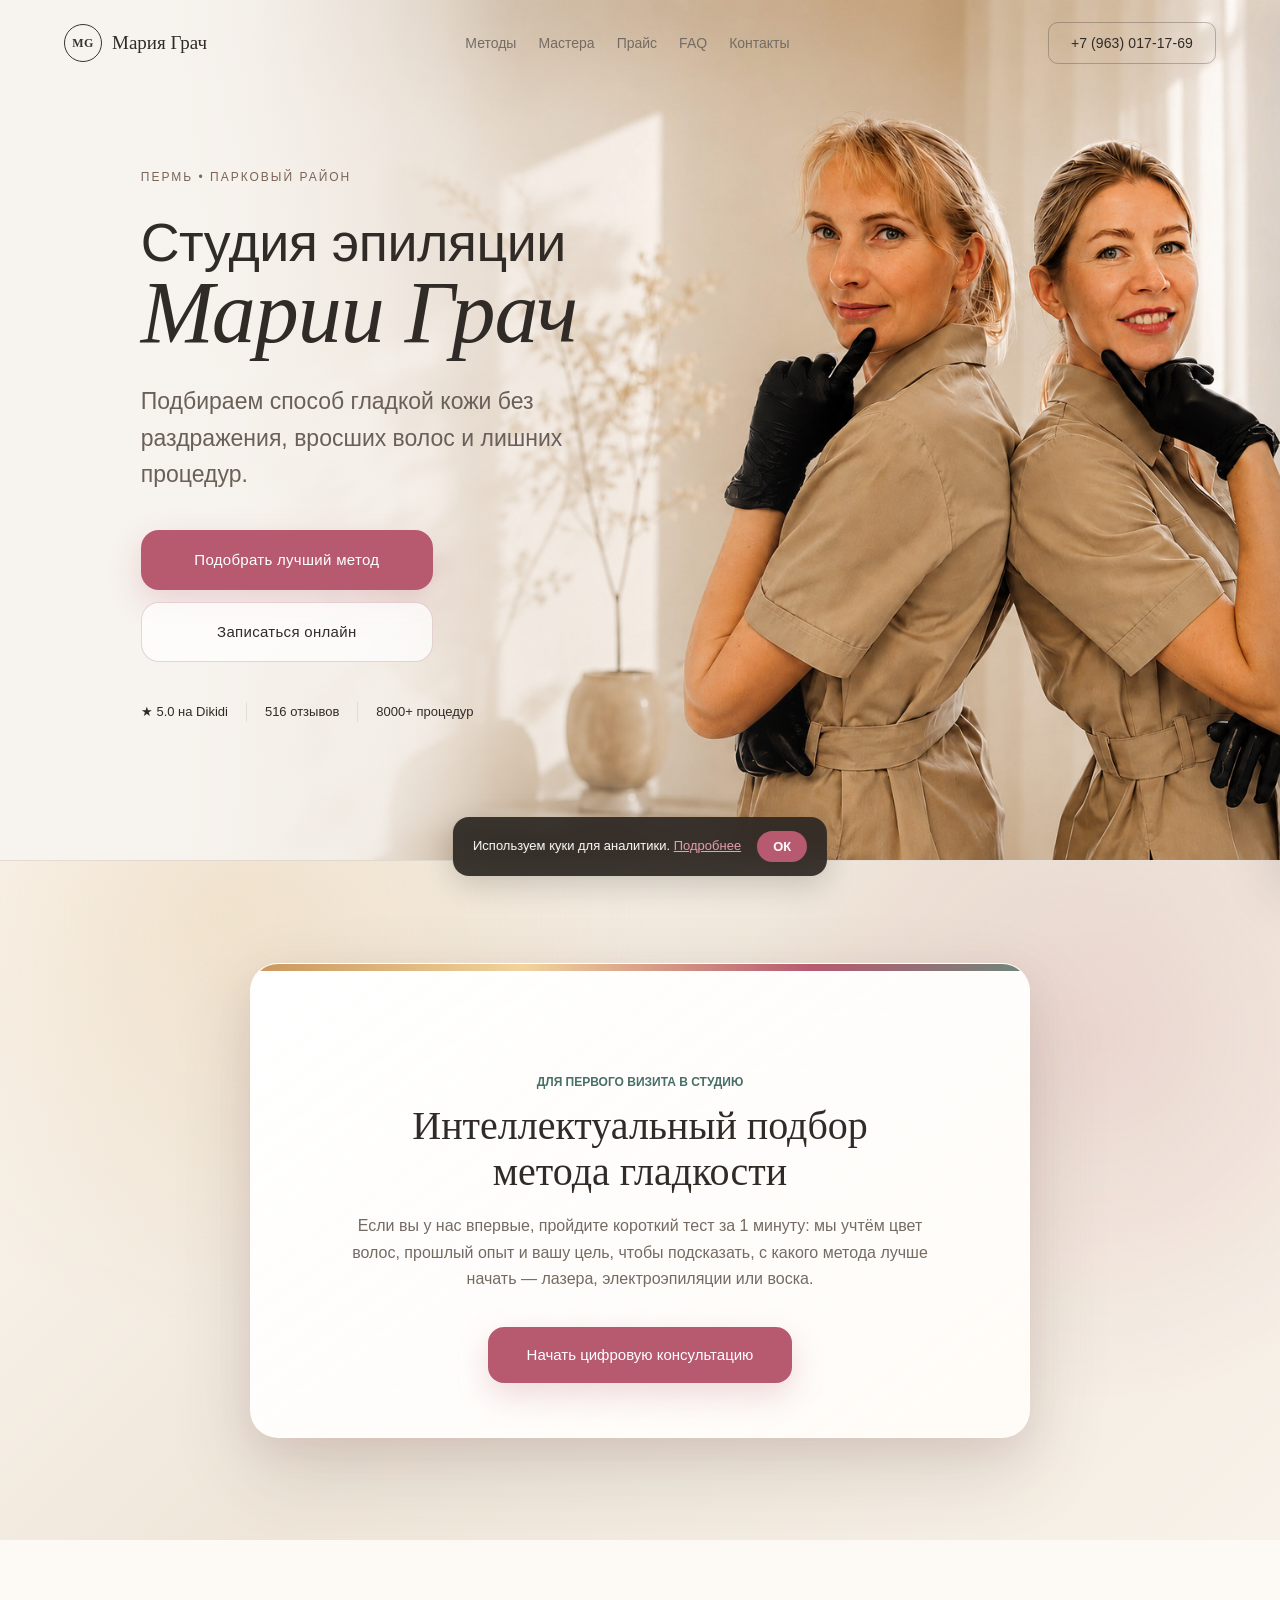
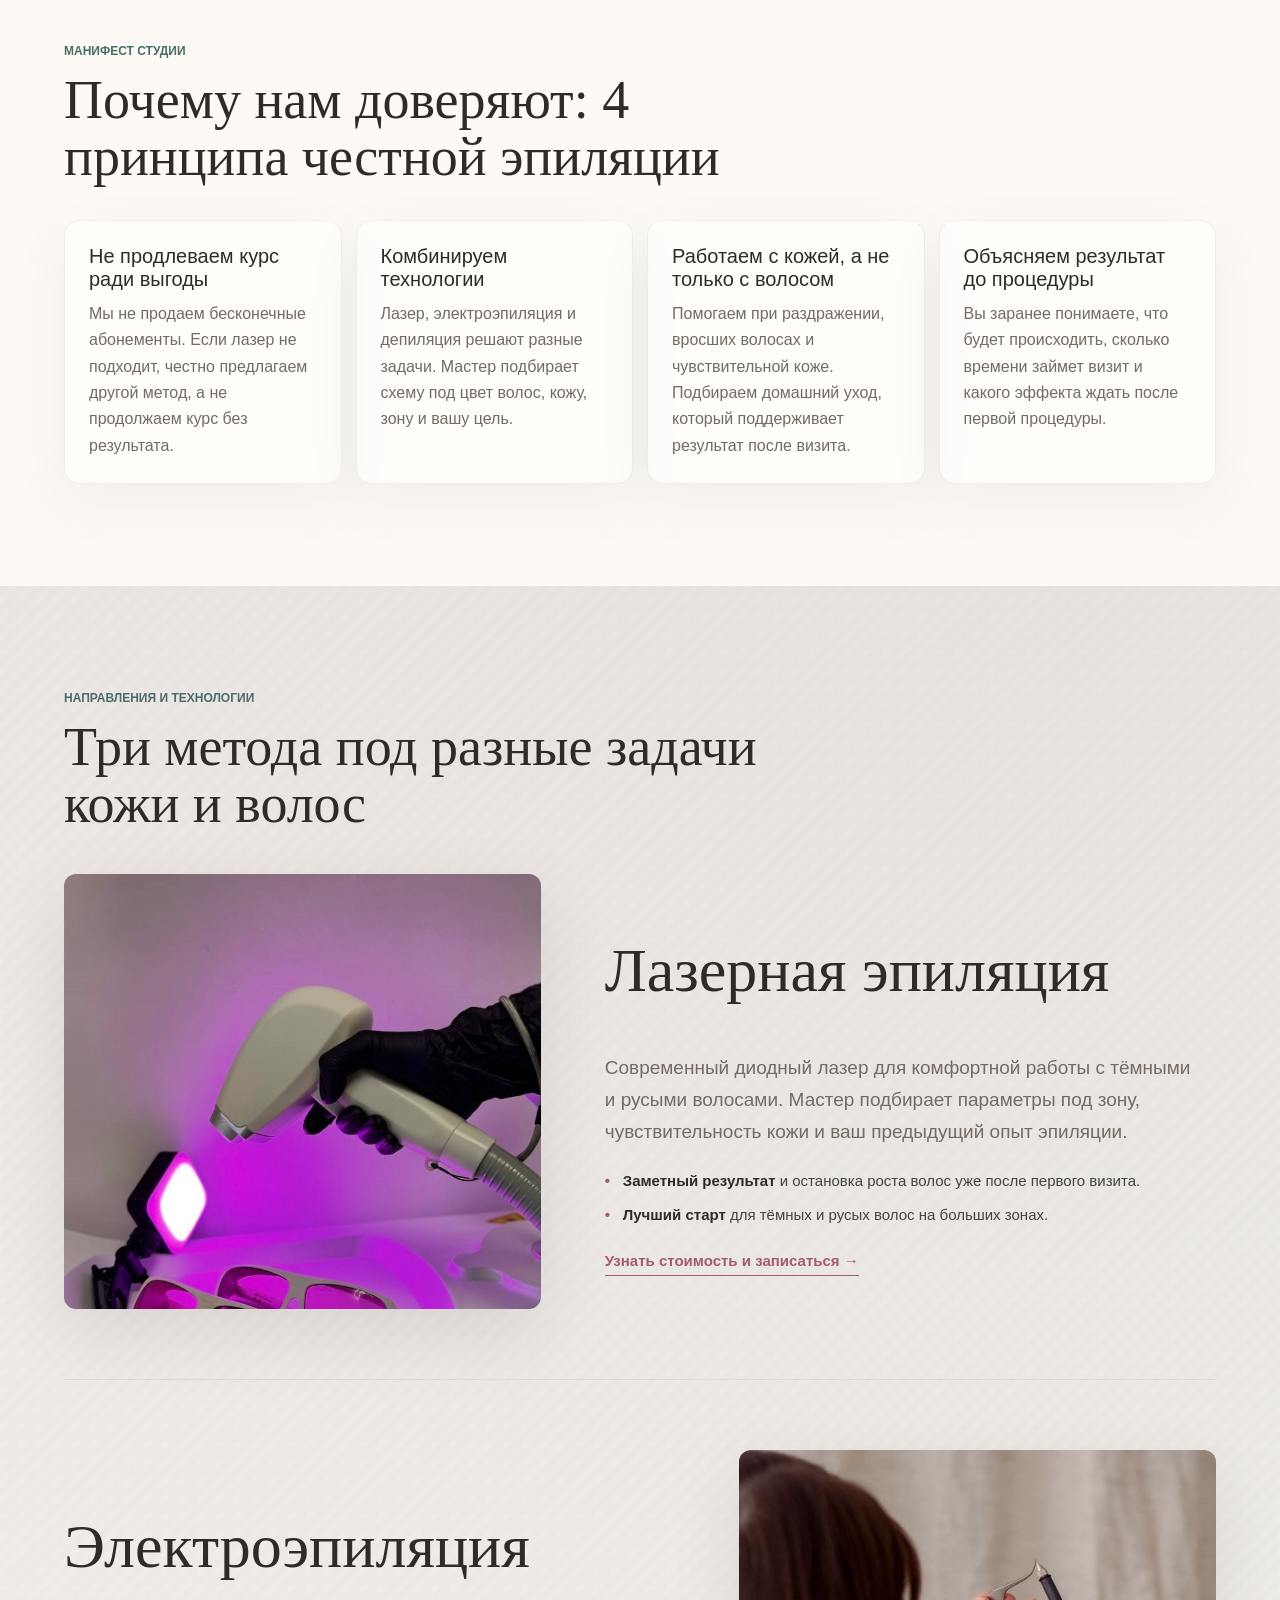
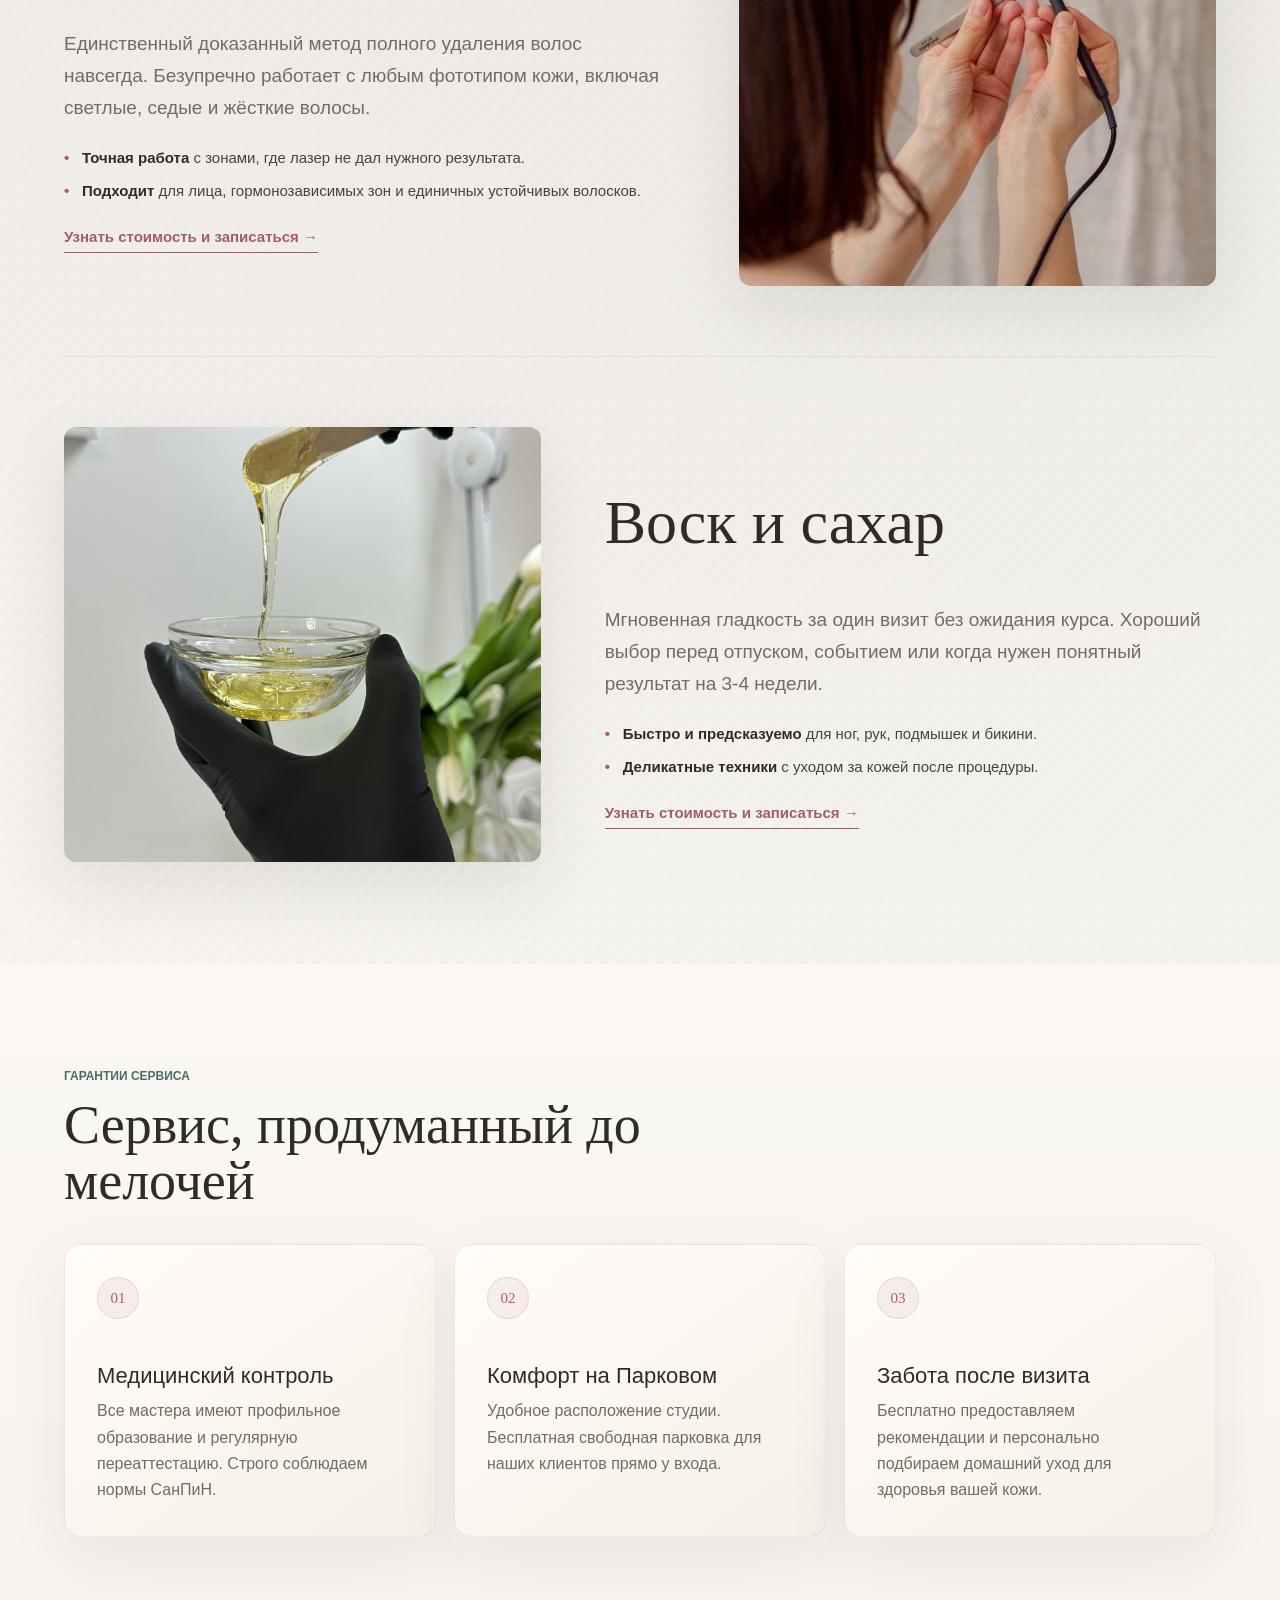
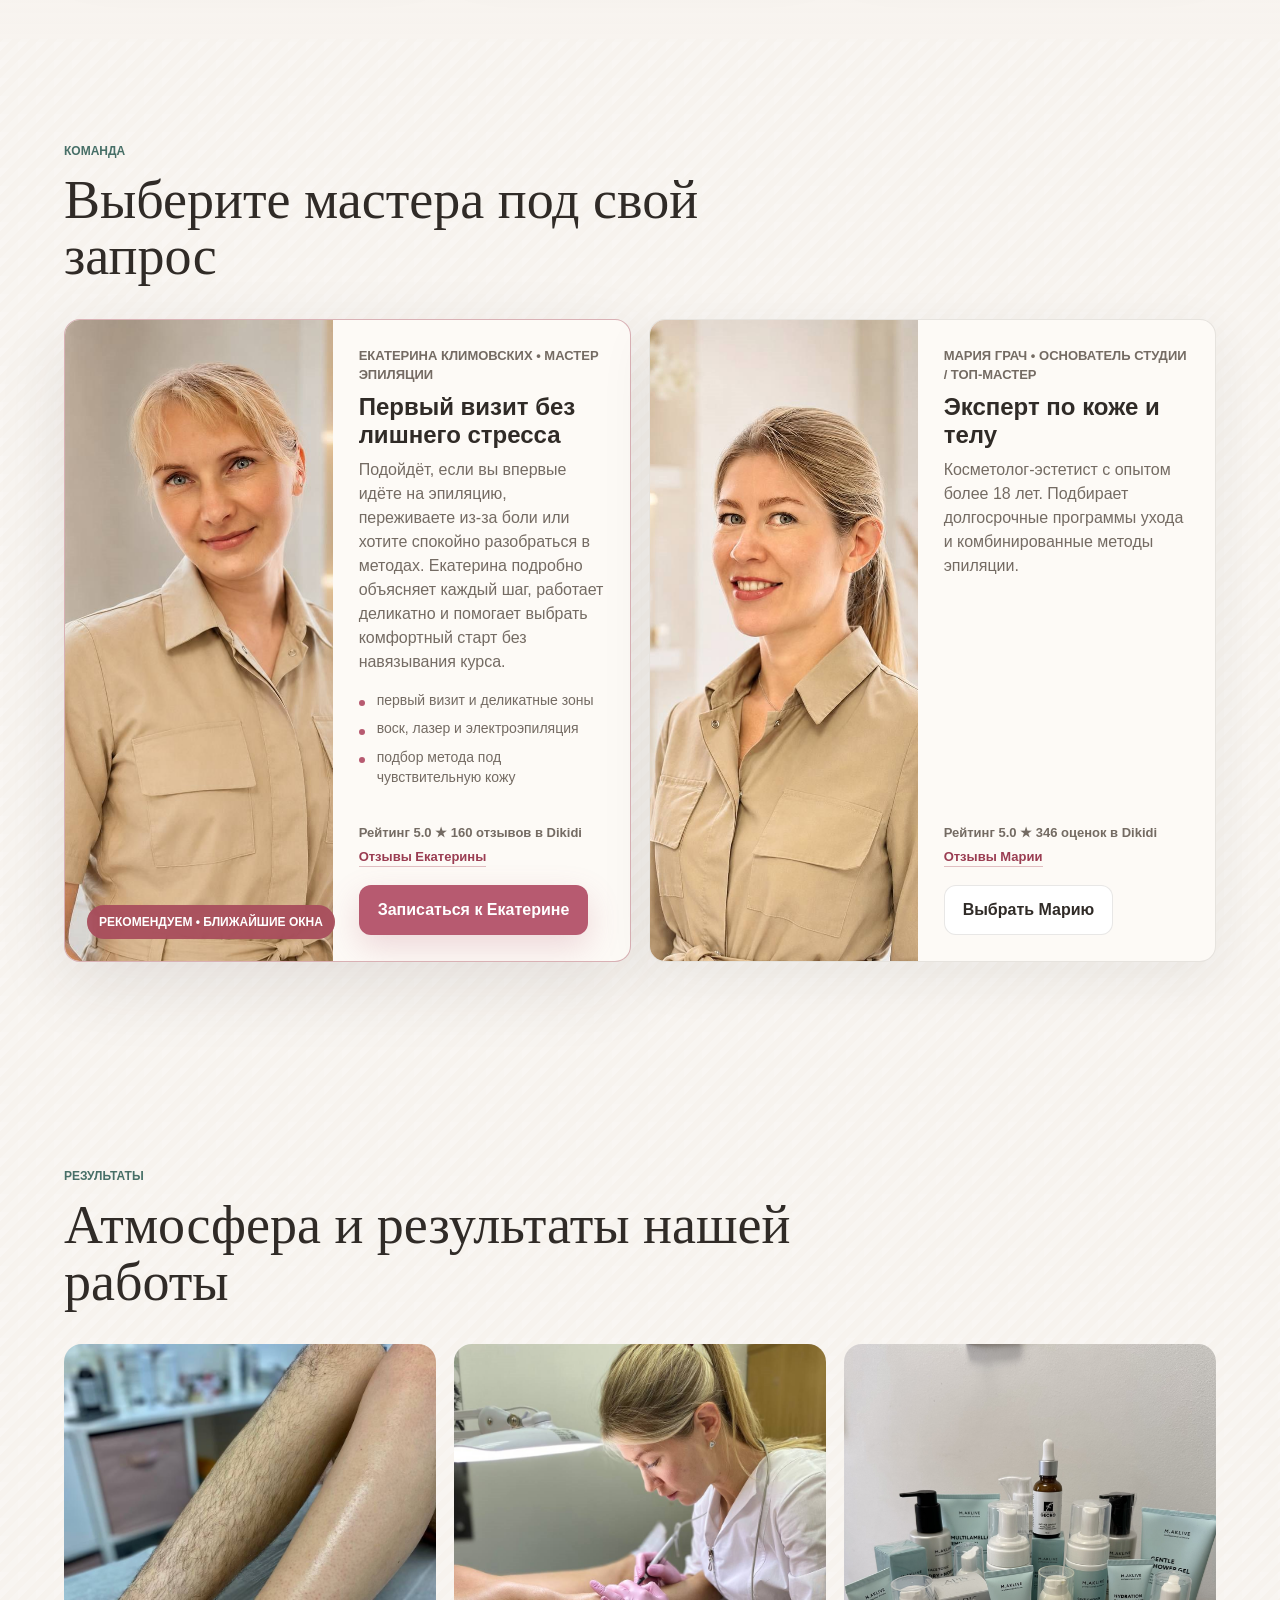
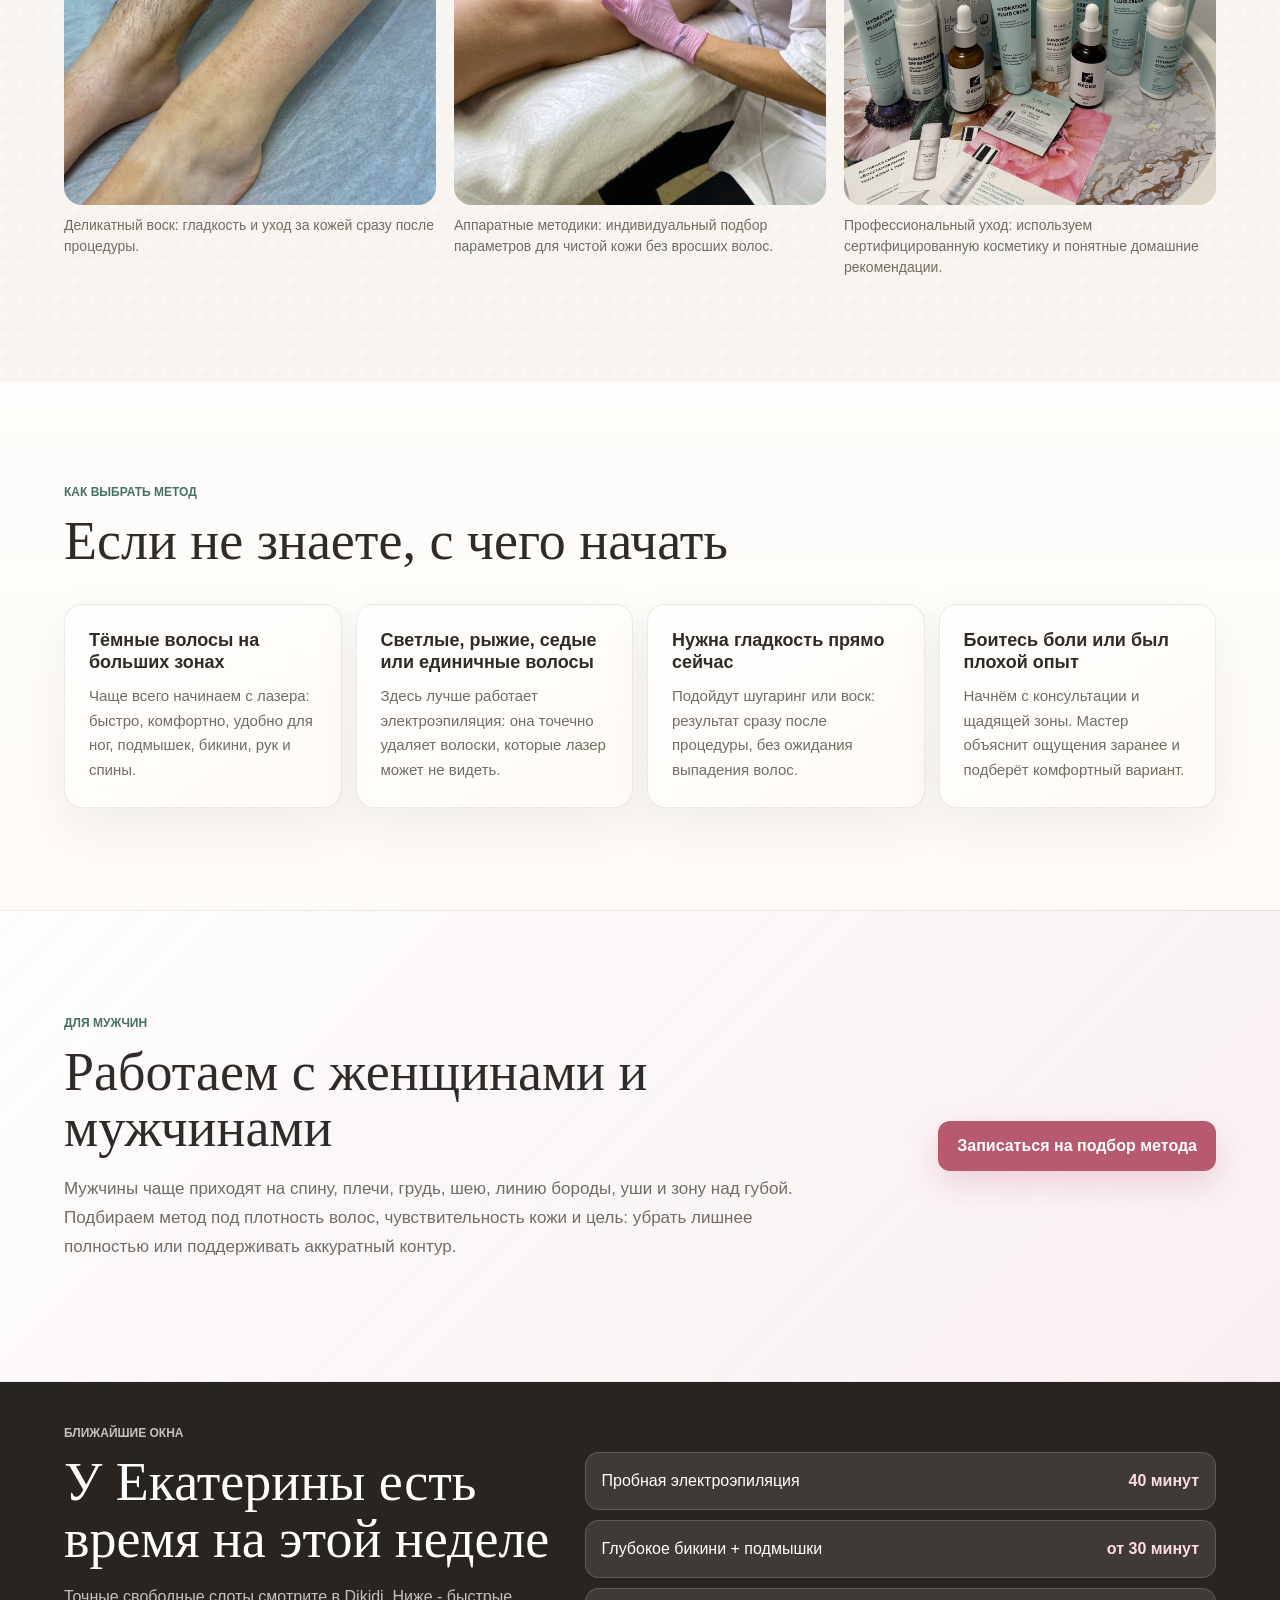
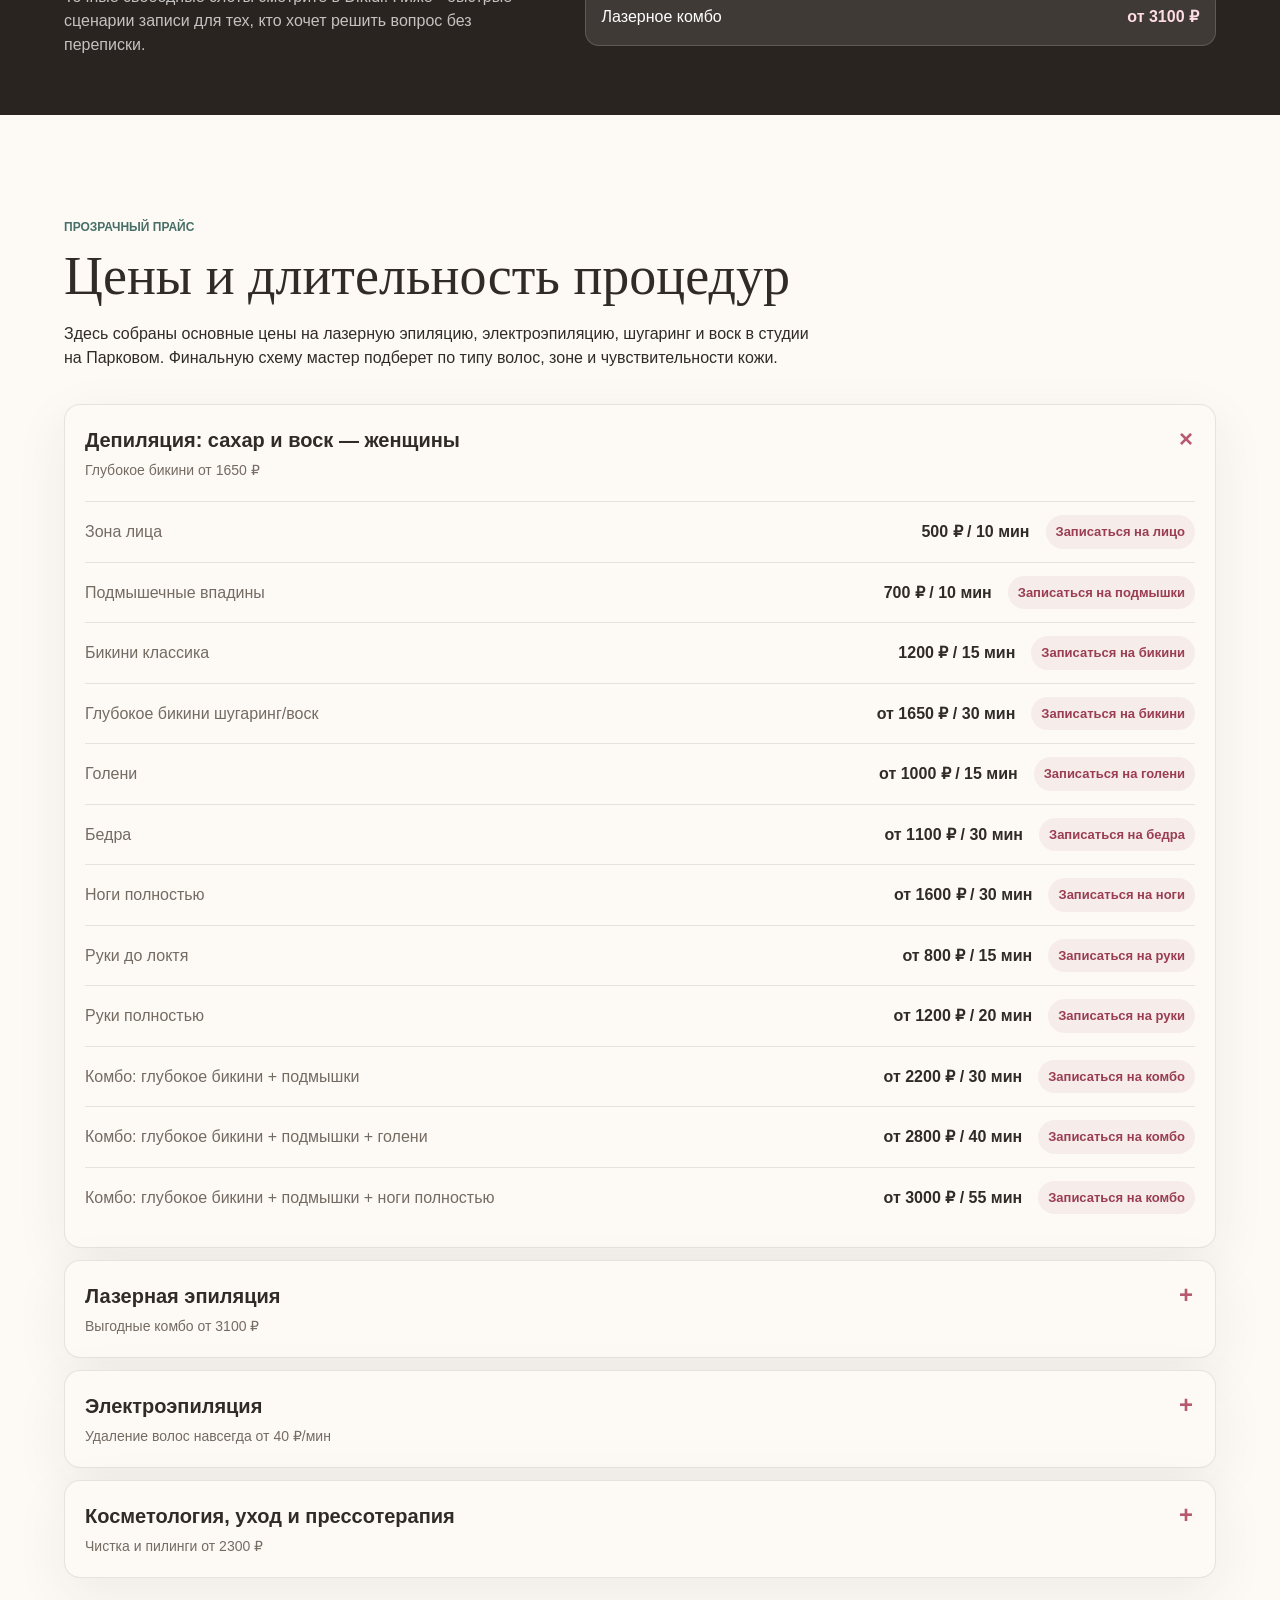
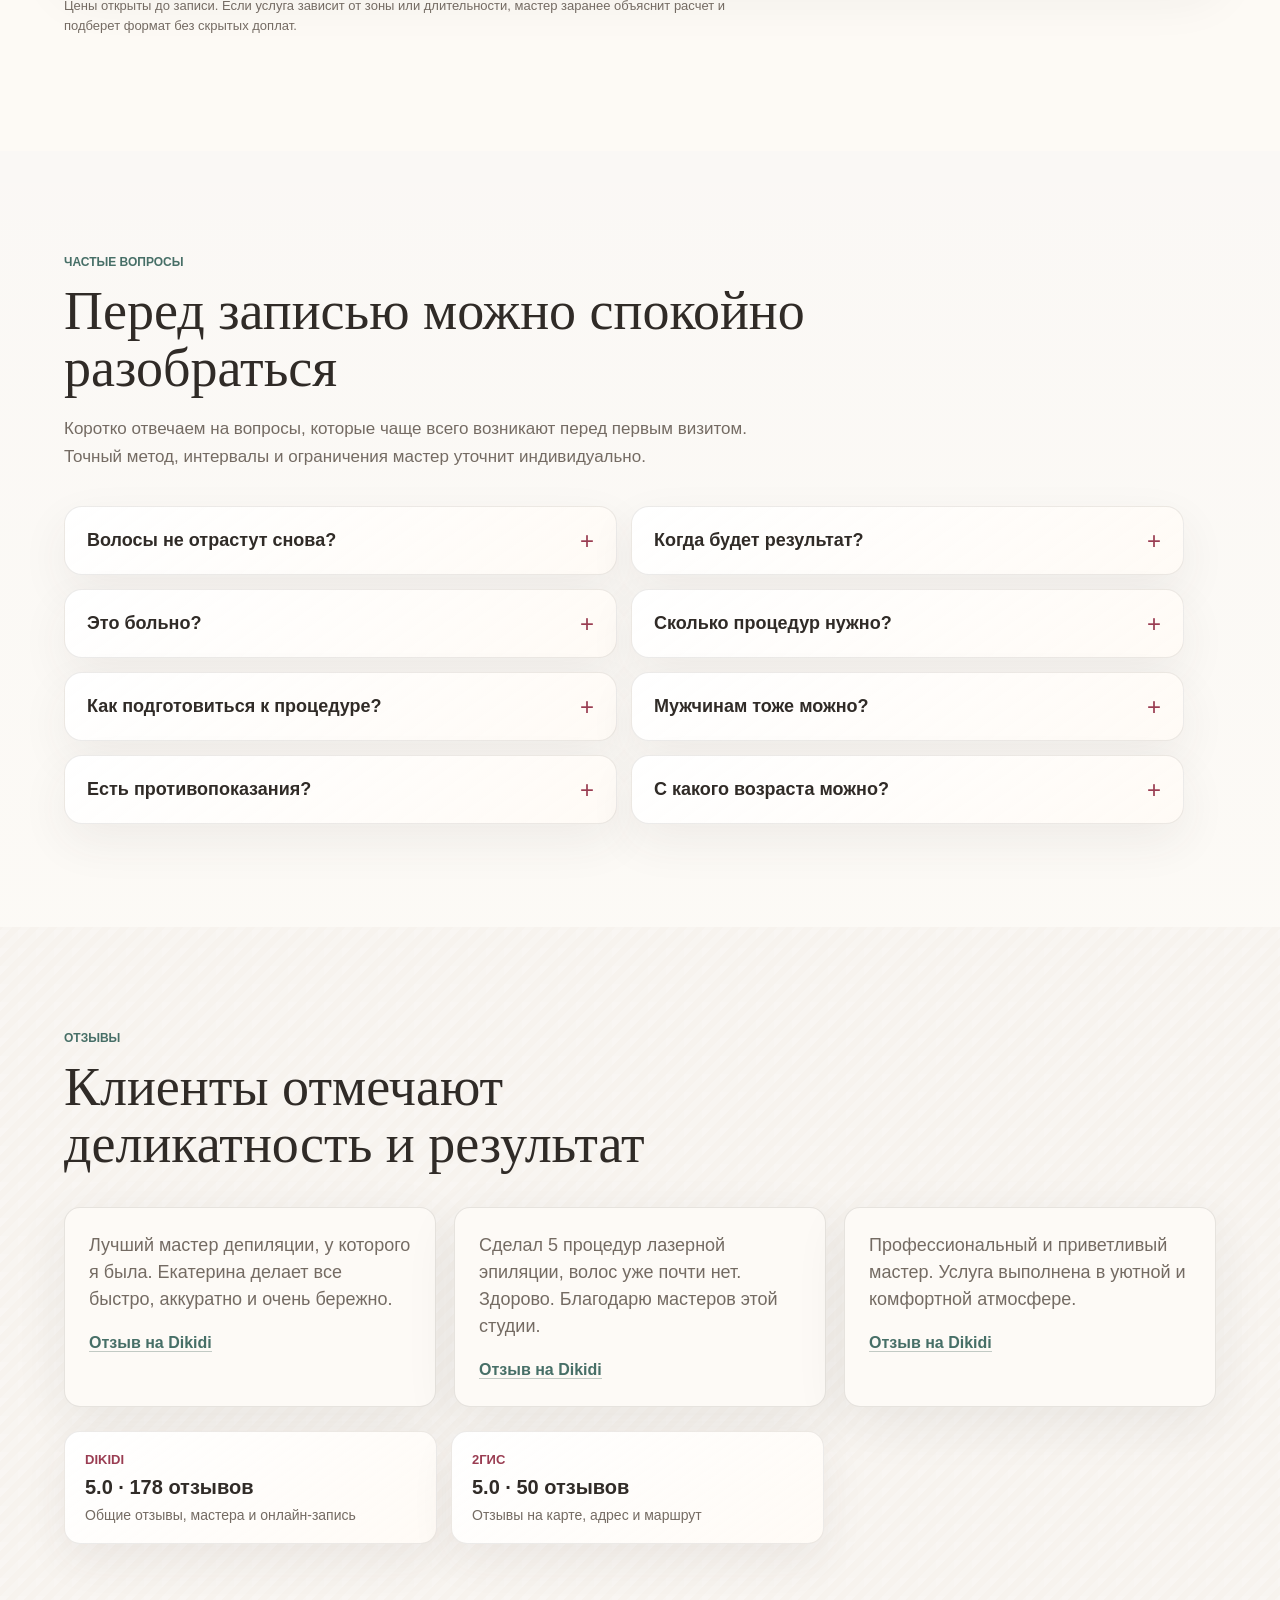
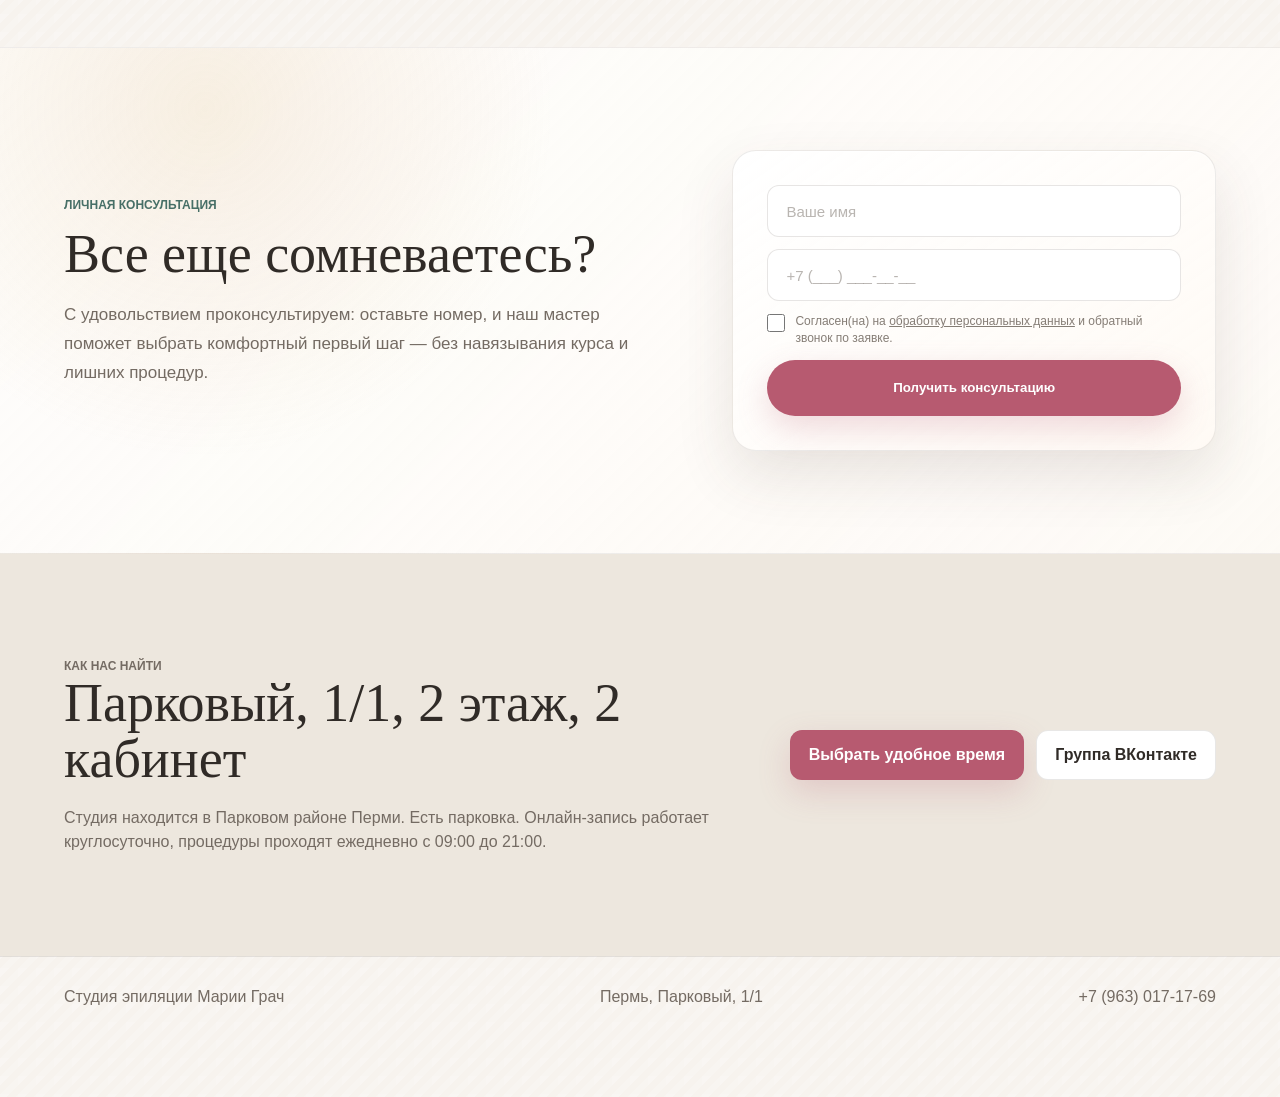
==== commit f34f86d8: "Add review platform links" ====
--- a/index.html
+++ b/index.html
@@ -24,7 +24,7 @@
     </script>
     <noscript><div><img src="https://mc.yandex.ru/watch/109386062" style="position:absolute; left:-9999px;" alt="" /></div></noscript>
     <!-- /Yandex.Metrika counter -->
-    <link rel="stylesheet" href="styles.css?v=20260527-4">
+    <link rel="stylesheet" href="styles.css?v=20260527-5">
     <script type="application/ld+json">
       {
         "@context": "https://schema.org",
@@ -320,7 +320,7 @@
                 <li>воск, лазер и электроэпиляция</li>
                 <li>подбор метода под чувствительную кожу</li>
               </ul>
-              <a class="rating-line review-link" href="https://dikidi.net/980738" target="_blank" rel="noopener">Рейтинг 5.0 ★ 160 отзывов в Dikidi <span>Смотреть отзывы</span></a>
+              <a class="rating-line review-link" href="https://dikidi.net/980738?p=2.pi-mi-pr&o=11&m=3336334" target="_blank" rel="noopener">Рейтинг 5.0 ★ 160 отзывов в Dikidi <span>Отзывы Екатерины</span></a>
               <a class="button primary" href="https://dikidi.net/980738">Записаться к Екатерине</a>
             </div>
           </article>
@@ -330,7 +330,7 @@
               <p class="master-role">Мария Грач • основатель студии / топ-мастер</p>
               <h3>Эксперт по коже и телу</h3>
               <p>Косметолог-эстетист с опытом более 18 лет. Подбирает долгосрочные программы ухода и комбинированные методы эпиляции.</p>
-              <a class="rating-line review-link" href="https://dikidi.net/980738" target="_blank" rel="noopener">Рейтинг 5.0 ★ 346 оценок в Dikidi <span>Смотреть отзывы</span></a>
+              <a class="rating-line review-link" href="https://dikidi.net/980738?p=2.pi-mi-pr&o=11&m=2220406" target="_blank" rel="noopener">Рейтинг 5.0 ★ 346 оценок в Dikidi <span>Отзывы Марии</span></a>
               <a class="button secondary" href="https://dikidi.net/980738">Выбрать Марию</a>
             </div>
           </article>
@@ -614,18 +614,29 @@
         <div class="review-grid">
           <blockquote>
             <p>Лучший мастер депиляции, у которого я была. Екатерина делает все быстро, аккуратно и очень бережно.</p>
-            <cite><a href="https://dikidi.net/980738" target="_blank" rel="noopener">Отзыв на Dikidi</a></cite>
+            <cite><a href="https://dikidi.net/980738?p=2.pi-mi-pr&o=11&m=3336334" target="_blank" rel="noopener">Отзыв на Dikidi</a></cite>
           </blockquote>
           <blockquote>
             <p>Сделал 5 процедур лазерной эпиляции, волос уже почти нет. Здорово. Благодарю мастеров этой студии.</p>
-            <cite><a href="https://dikidi.net/980738" target="_blank" rel="noopener">Отзыв на Dikidi</a></cite>
+            <cite><a href="https://dikidi.net/980738?p=1.pi-pr&o=8" target="_blank" rel="noopener">Отзыв на Dikidi</a></cite>
           </blockquote>
           <blockquote>
             <p>Профессиональный и приветливый мастер. Услуга выполнена в уютной и комфортной атмосфере.</p>
-            <cite><a href="https://dikidi.net/980738" target="_blank" rel="noopener">Отзыв на Dikidi</a></cite>
+            <cite><a href="https://dikidi.net/980738?p=2.pi-mi-pr&o=11&m=2220406" target="_blank" rel="noopener">Отзыв на Dikidi</a></cite>
           </blockquote>
         </div>
-        <a class="reviews-source-link" href="https://dikidi.net/980738" target="_blank" rel="noopener">Смотреть все отзывы на Dikidi</a>
+        <div class="review-platforms" aria-label="Отзывы и карты">
+          <a class="review-platform-card" href="https://dikidi.net/980738?p=1.pi-pr&o=8" target="_blank" rel="noopener">
+            <span>Dikidi</span>
+            <b>5.0 · 178 отзывов</b>
+            <small>Общие отзывы, мастера и онлайн-запись</small>
+          </a>
+          <a class="review-platform-card" href="https://2gis.ru/perm/firm/70000001088916341/tab/reviews" target="_blank" rel="noopener">
+            <span>2ГИС</span>
+            <b>5.0 · 50 отзывов</b>
+            <small>Отзывы на карте, адрес и маршрут</small>
+          </a>
+        </div>
       </section>
 
       <section class="section consultation-section" id="consultation">
--- a/styles.css
+++ b/styles.css
@@ -1069,7 +1069,7 @@
 
 .review-link:hover span,
 cite a:hover,
-.reviews-source-link:hover {
+.review-platform-card:hover {
   border-color: currentColor;
 }
 
@@ -1297,14 +1297,44 @@
   border-bottom: 1px solid rgba(69, 99, 92, 0.32);
 }
 
-.reviews-source-link {
-  display: inline-flex;
-  margin-top: 22px;
+.review-platforms {
+  display: grid;
+  grid-template-columns: repeat(2, minmax(0, 1fr));
+  gap: 14px;
+  max-width: 760px;
+  margin-top: 24px;
+}
+
+.review-platform-card {
+  display: grid;
+  gap: 6px;
+  padding: 18px 20px;
+  color: var(--ink);
+  background:
+    linear-gradient(145deg, rgba(255, 255, 255, 0.86), rgba(255, 249, 242, 0.72)),
+    #fff;
+  border: 1px solid rgba(70, 60, 50, 0.10);
+  border-radius: 16px;
+  box-shadow: 0 16px 44px rgba(70, 60, 50, 0.07);
+  text-decoration: none;
+}
+
+.review-platform-card span {
   color: var(--rose-dark);
-  border-bottom: 1px solid rgba(168, 75, 92, 0.34);
-  font-size: 15px;
-  font-weight: 700;
-  text-decoration: none;
+  font-size: 13px;
+  font-weight: 800;
+  text-transform: uppercase;
+}
+
+.review-platform-card b {
+  font-size: 20px;
+  line-height: 1.2;
+}
+
+.review-platform-card small {
+  color: var(--muted);
+  font-size: 14px;
+  line-height: 1.45;
 }
 
 .contacts {
@@ -2865,6 +2895,10 @@
     justify-self: start;
     white-space: normal;
   }
+
+  .review-platforms {
+    grid-template-columns: 1fr;
+  }
 }
 
 /* ── Hero and master photo framing refinements ────────────────────── */
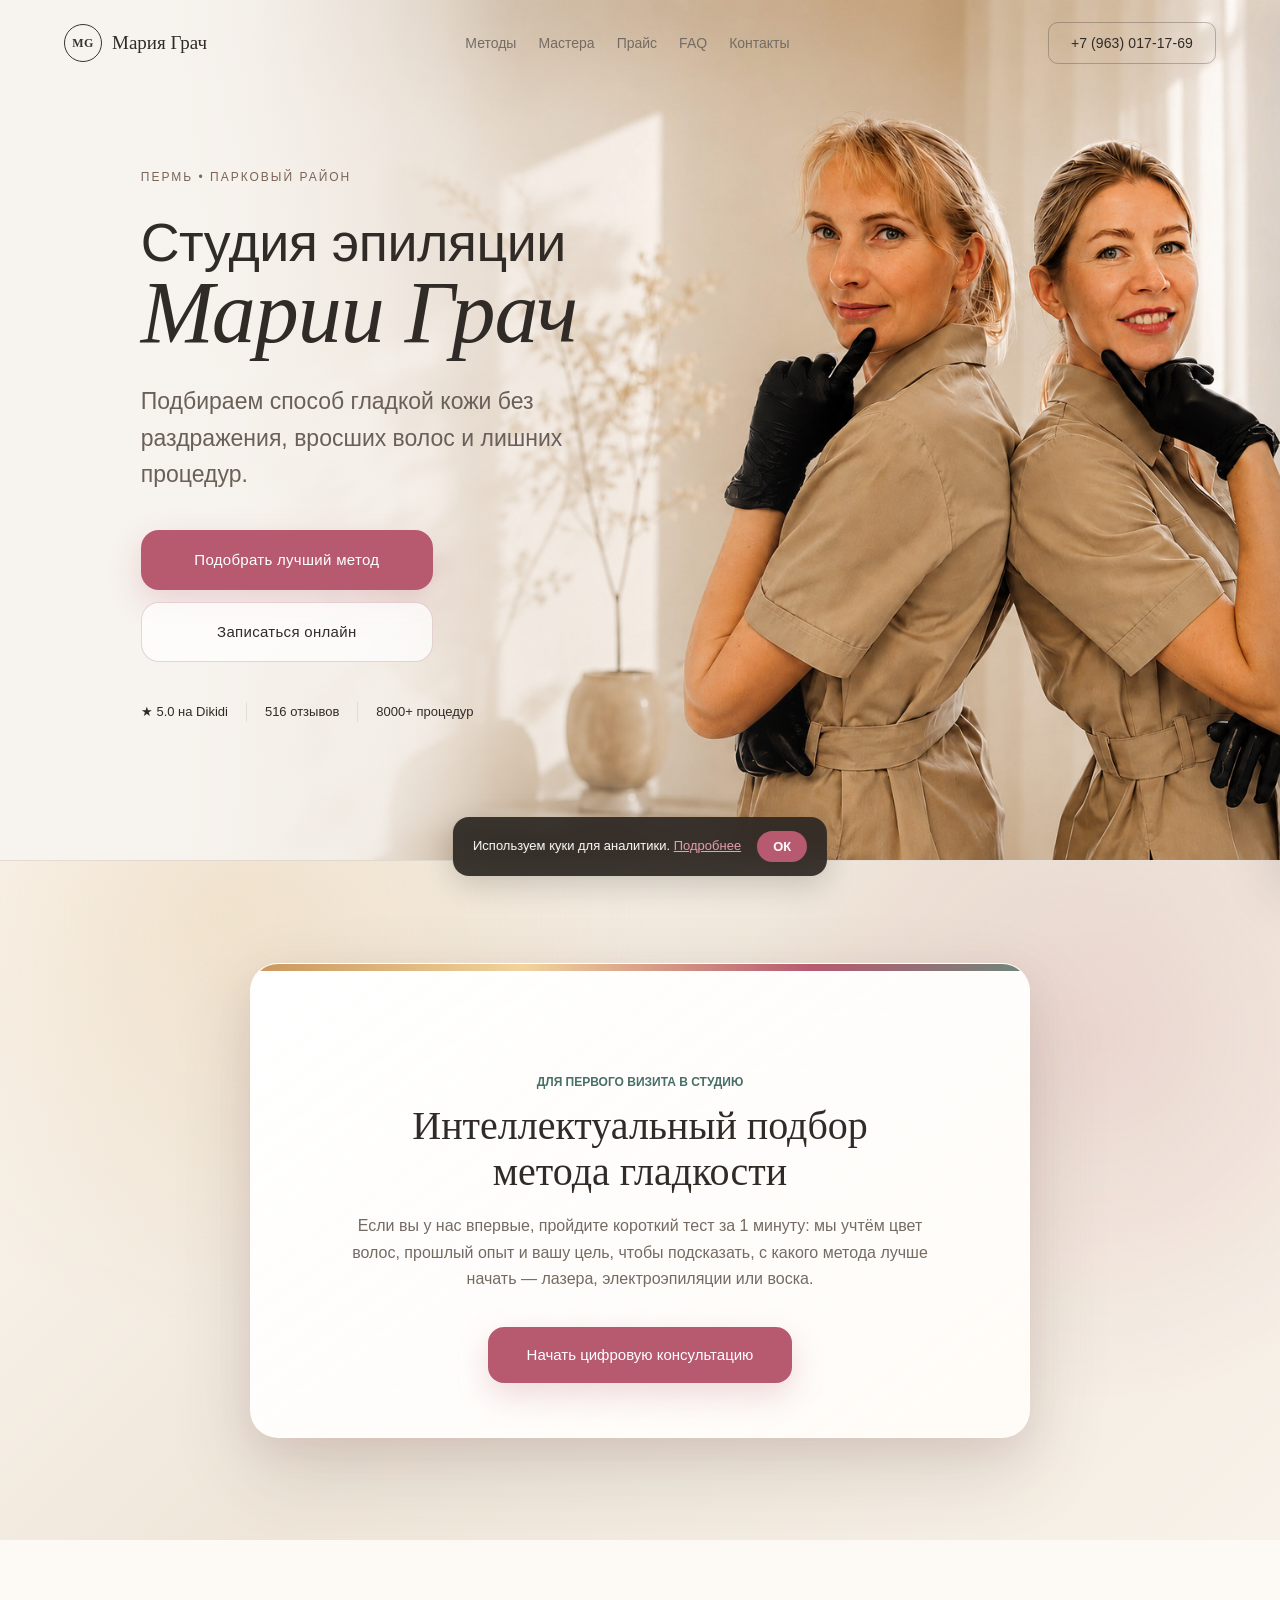
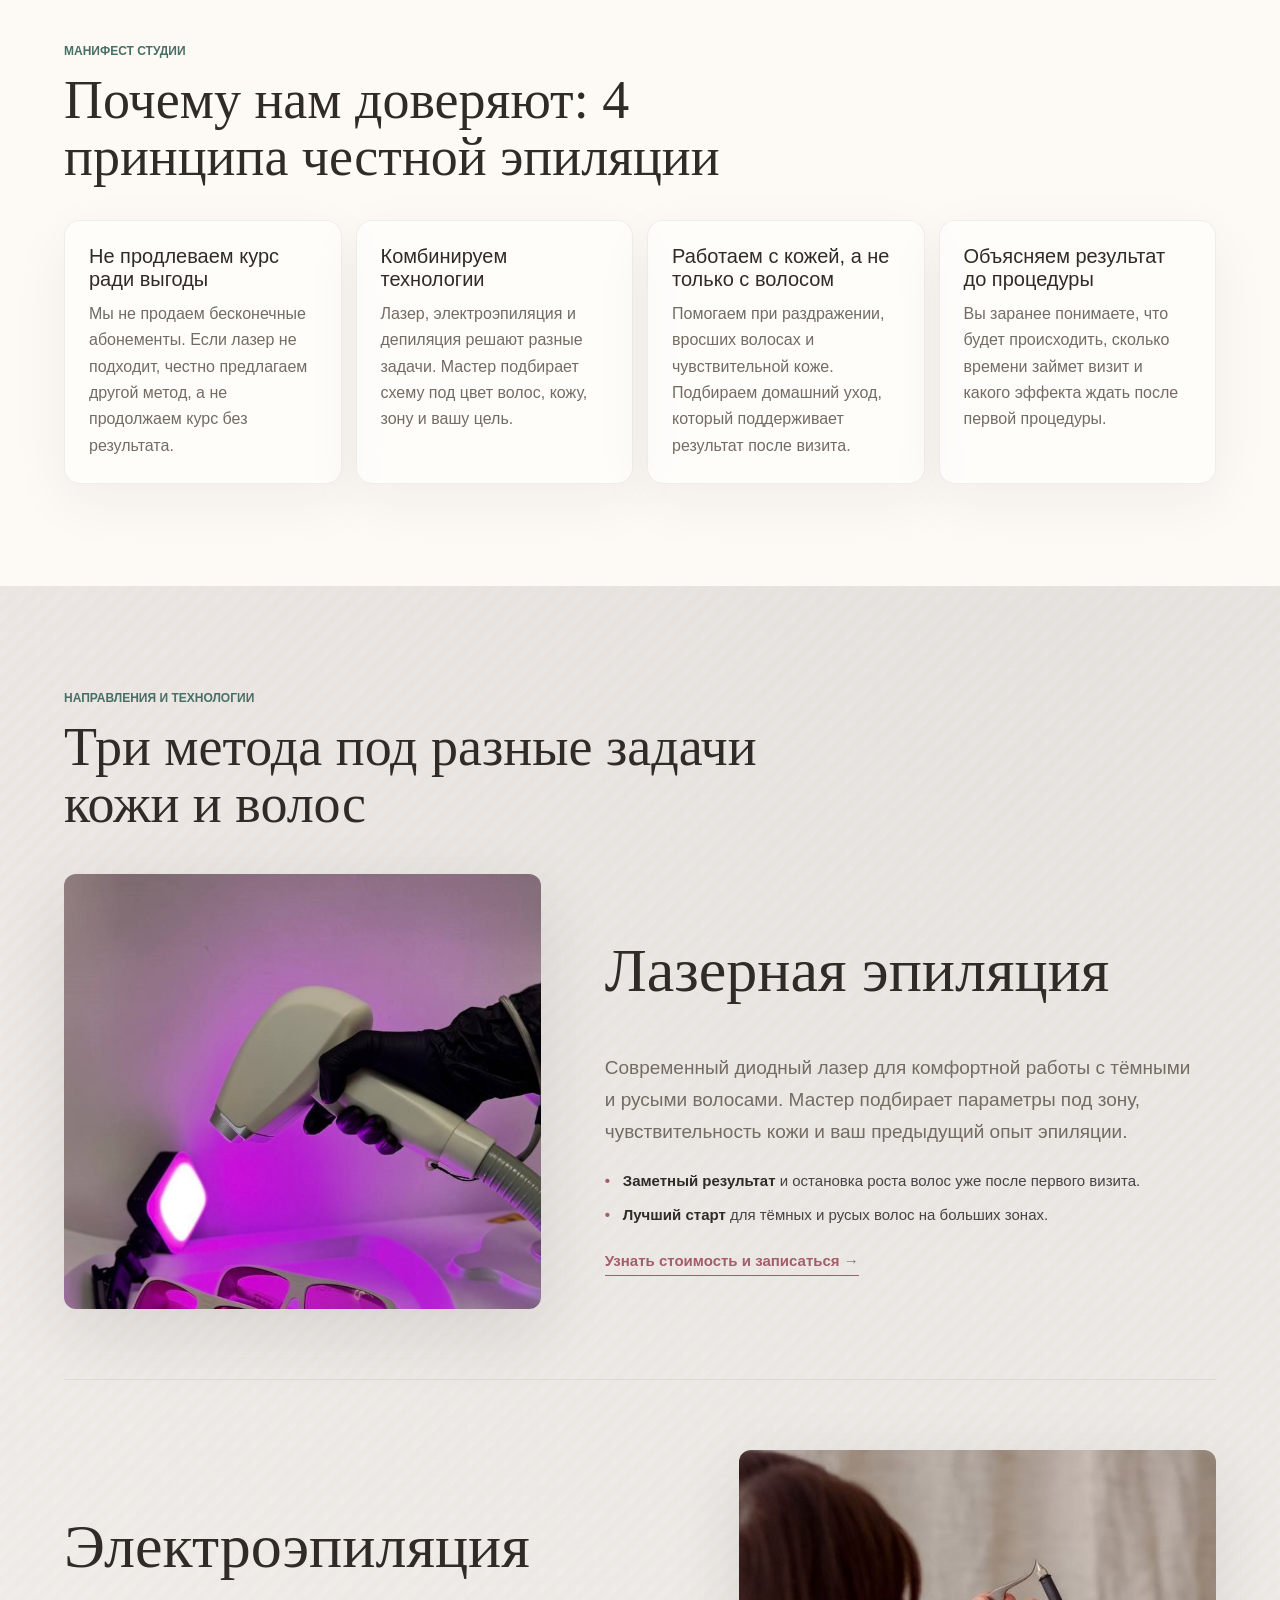
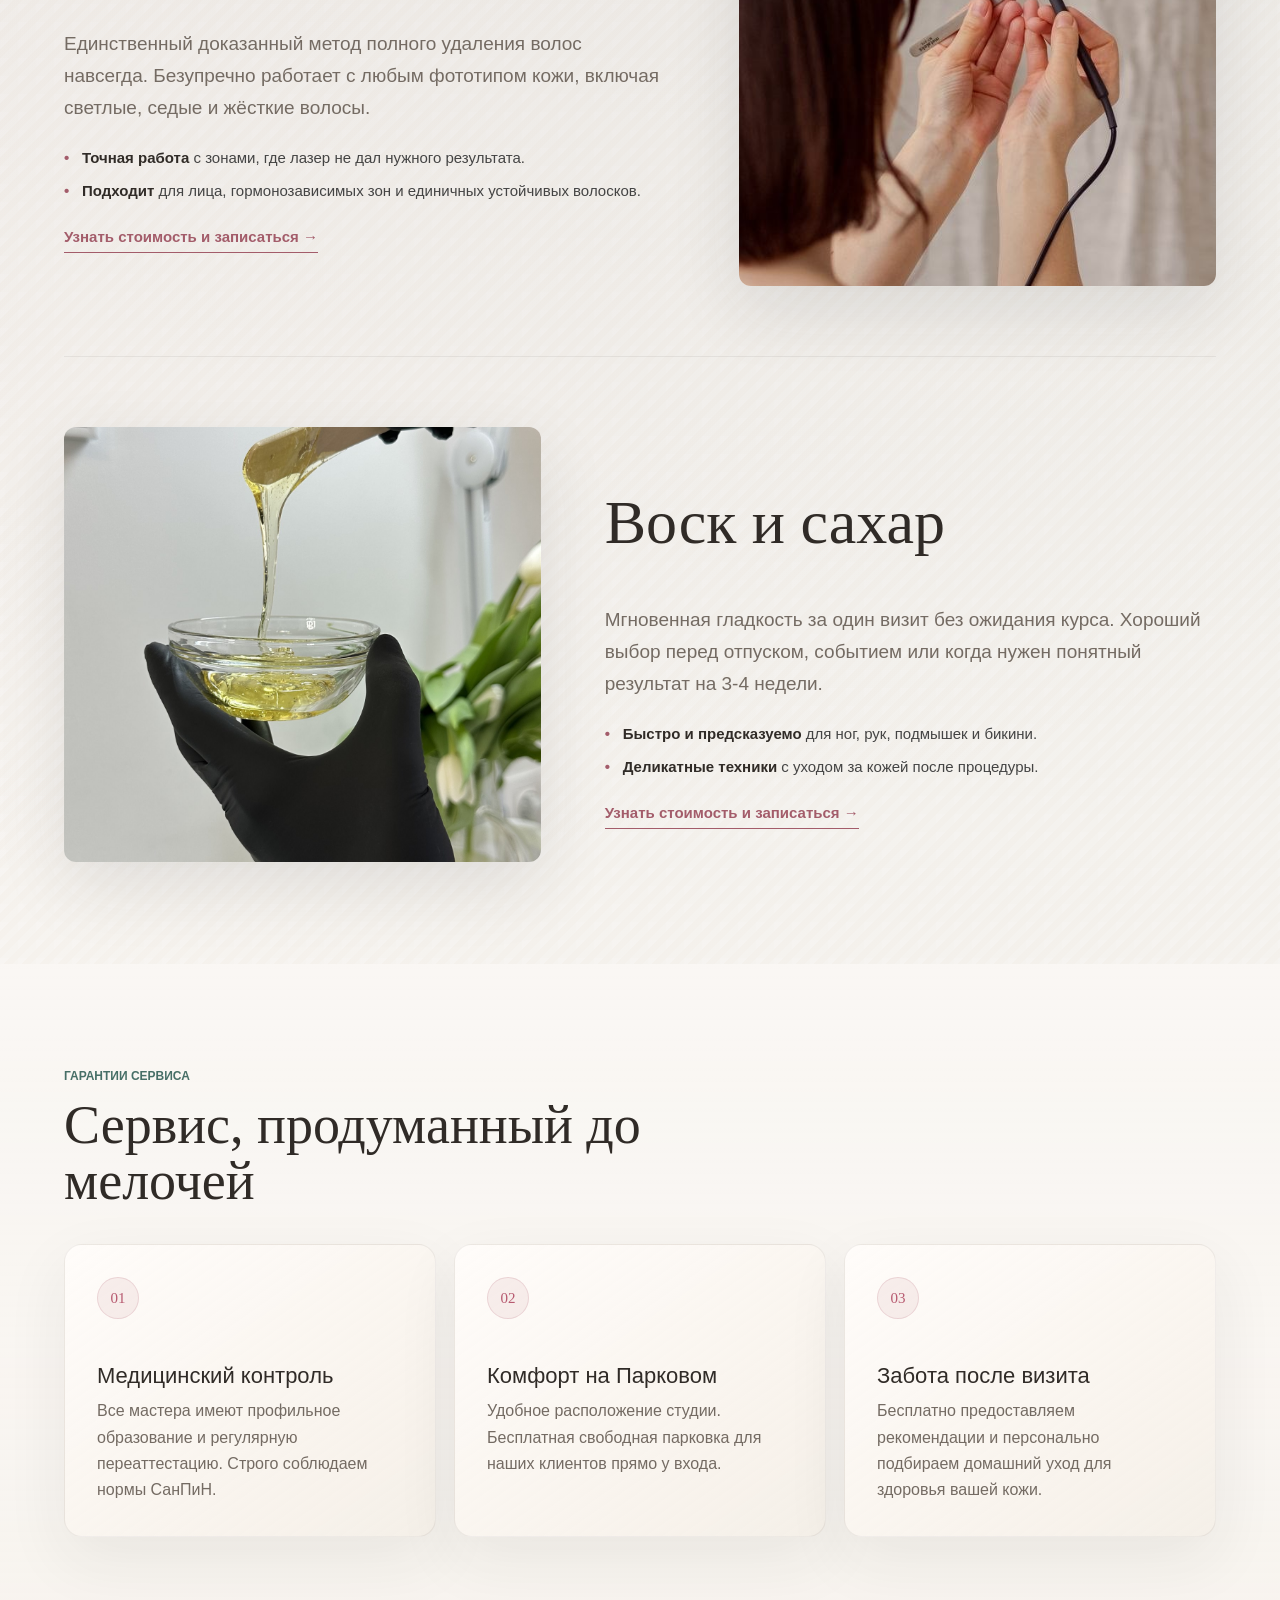
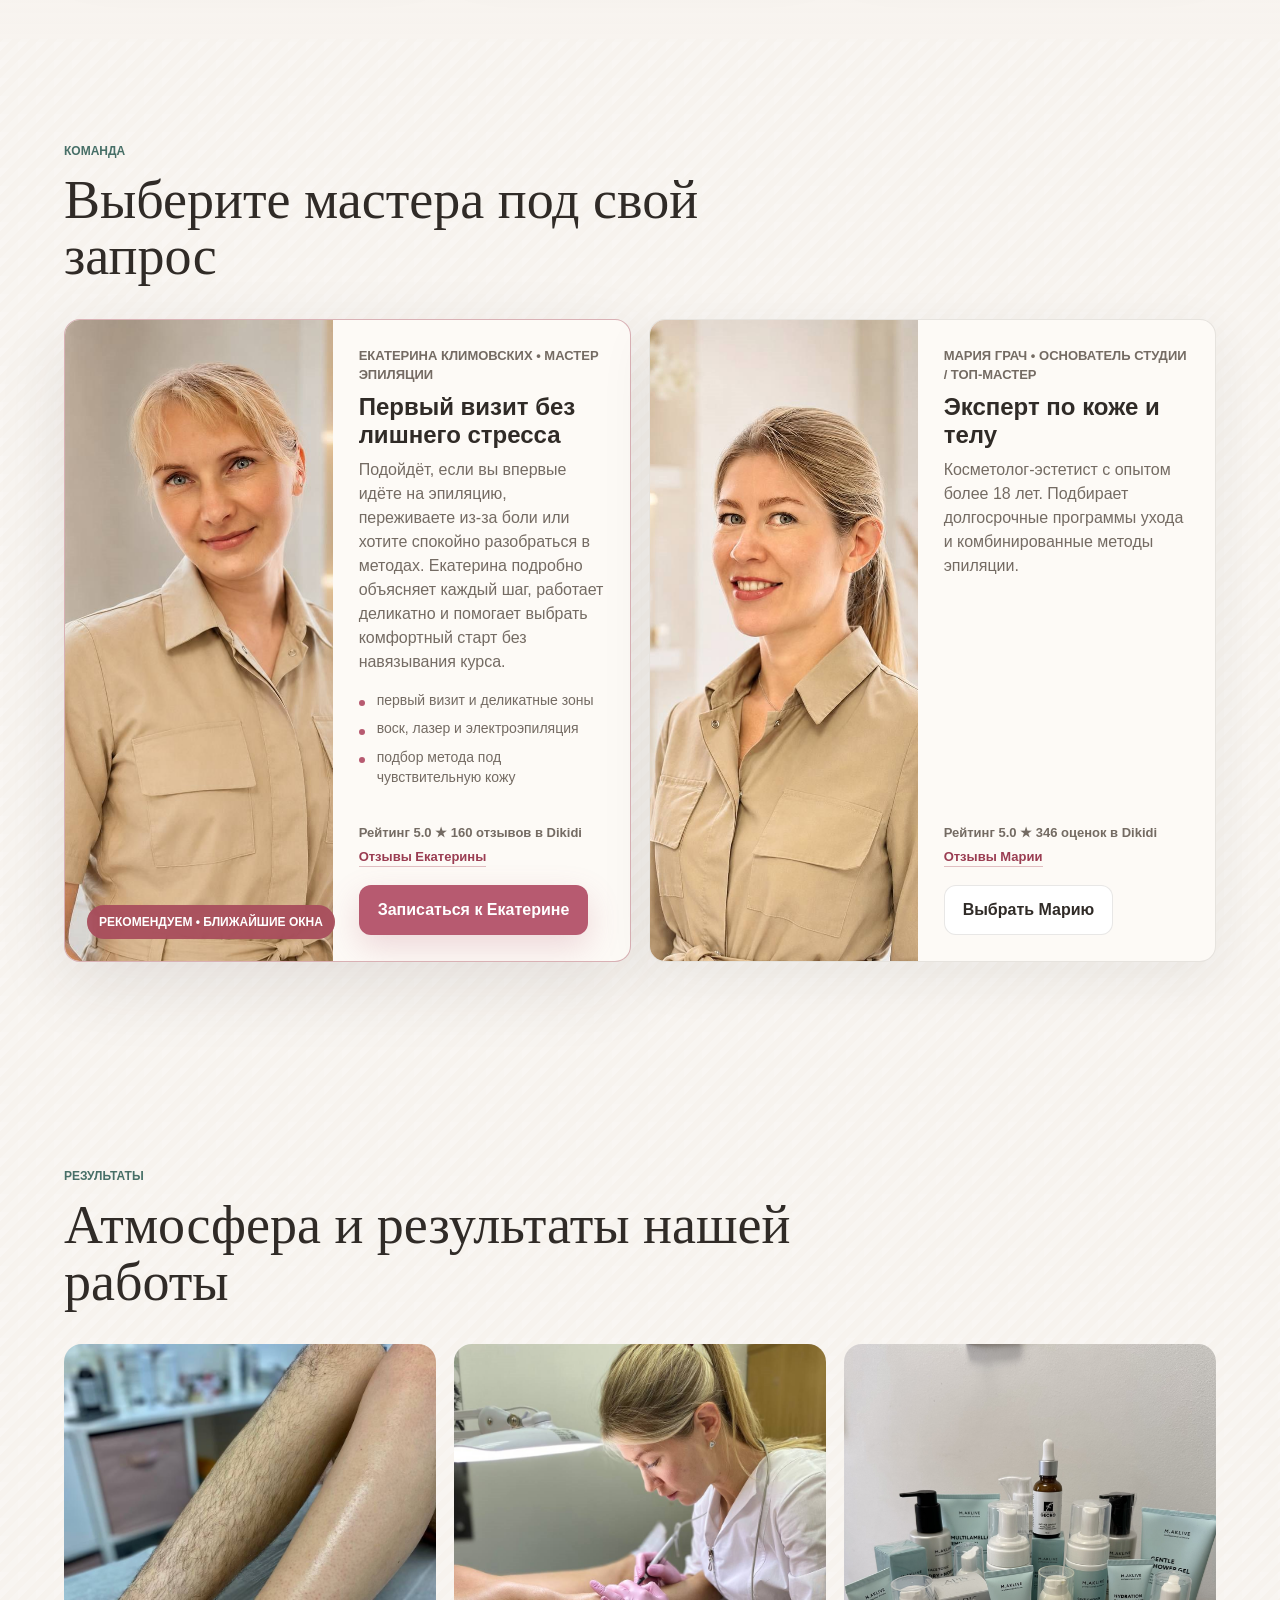
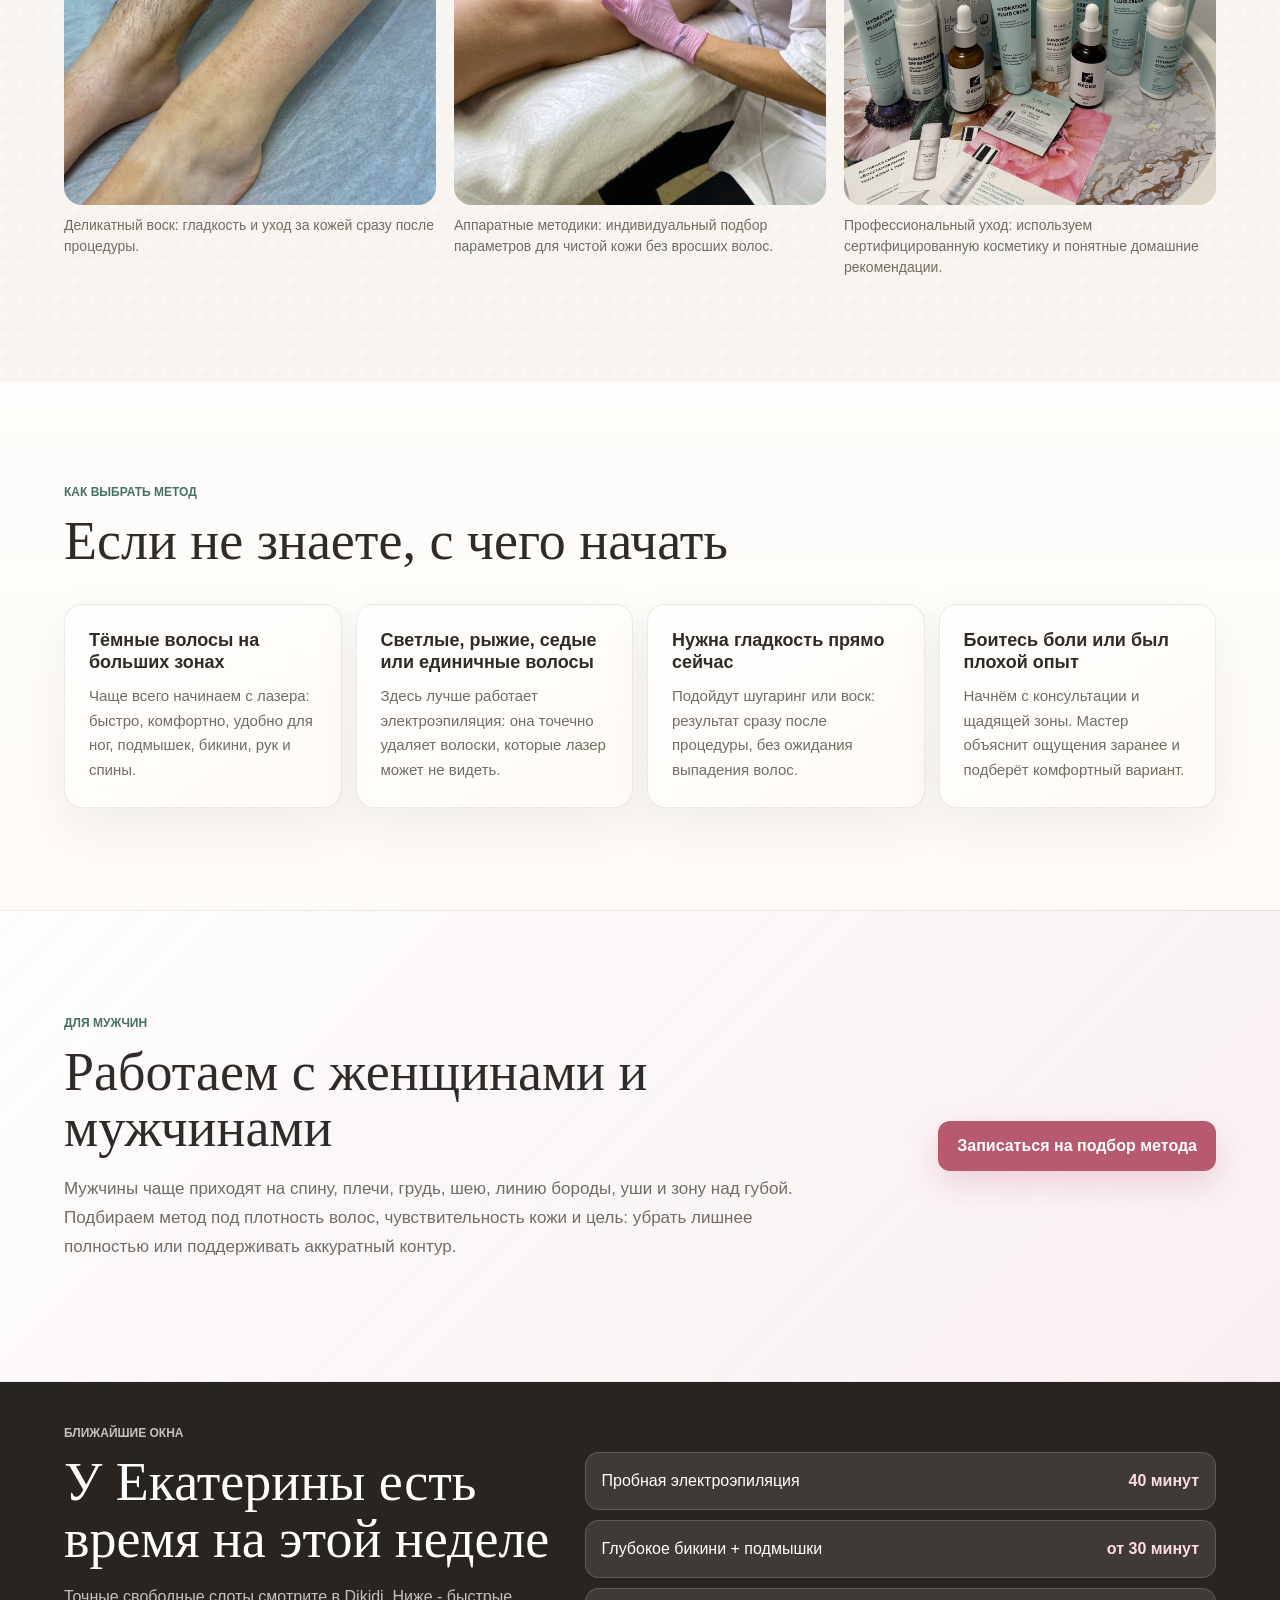
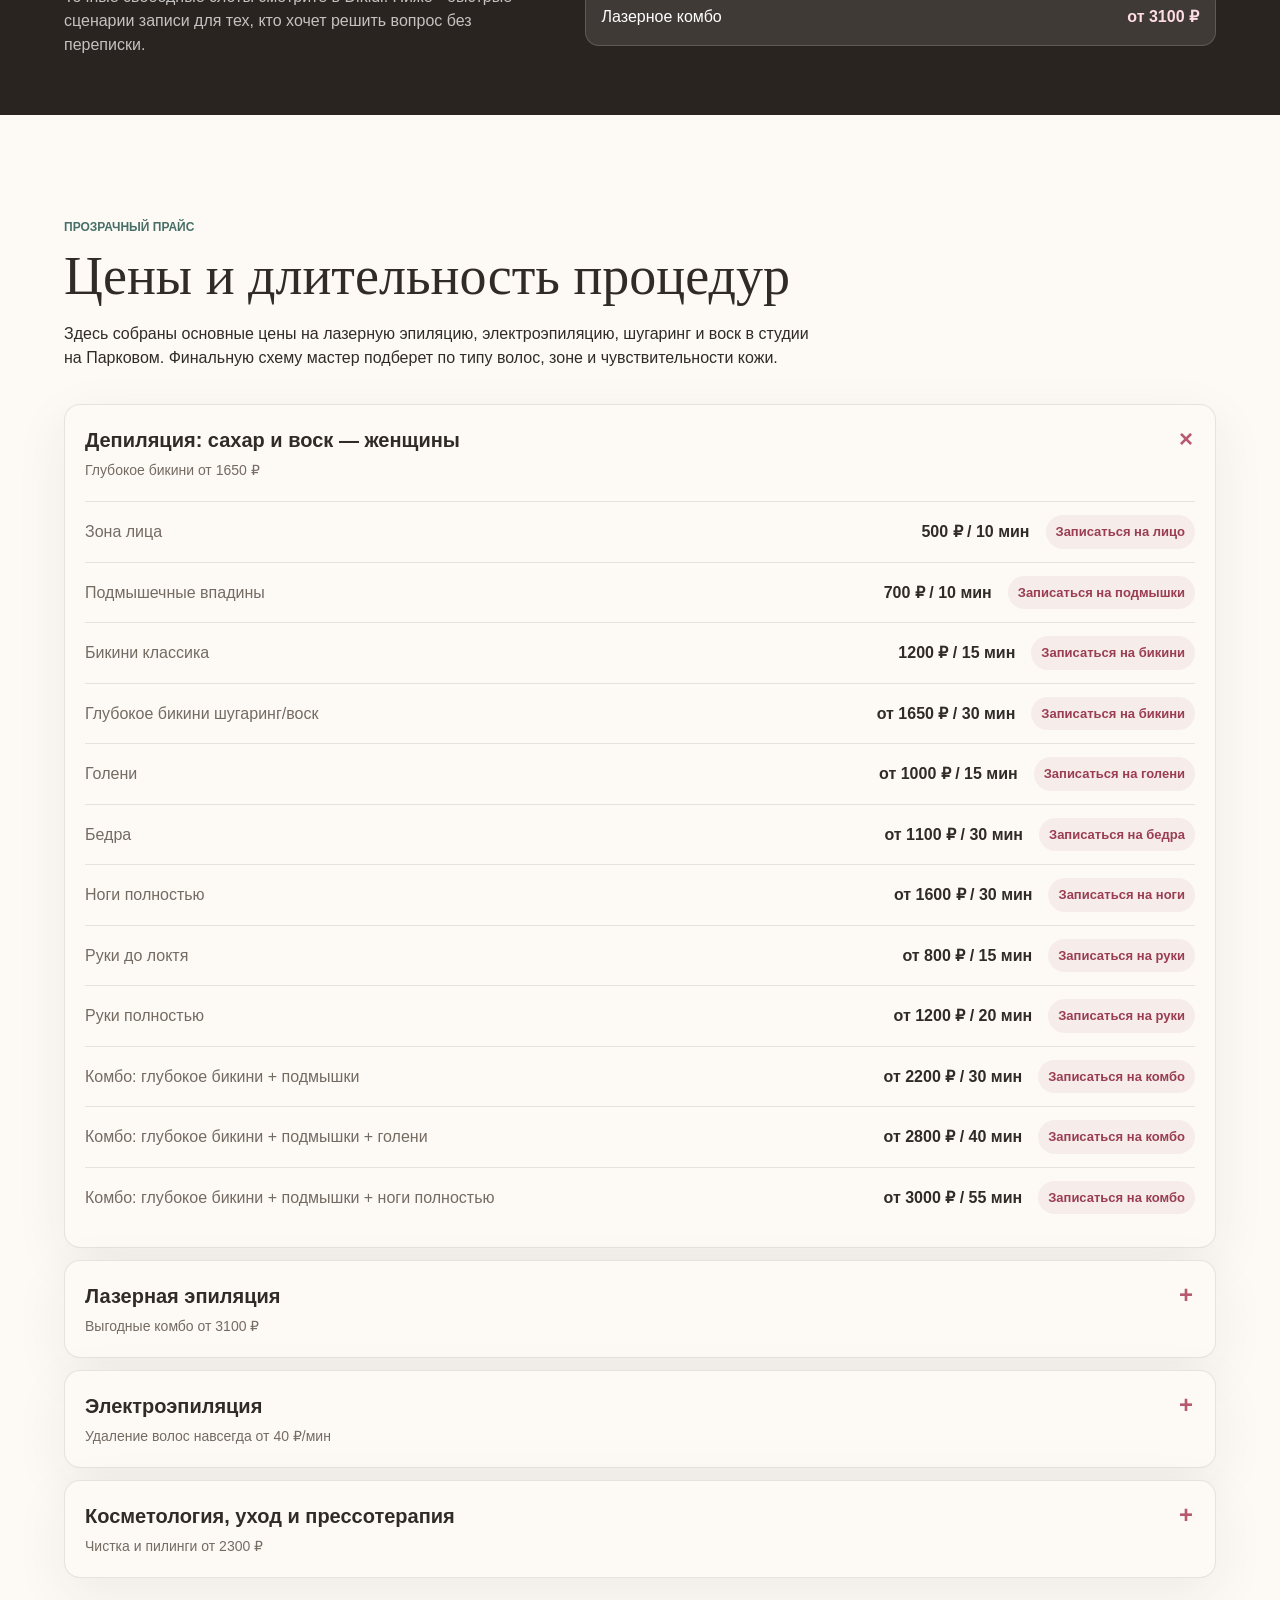
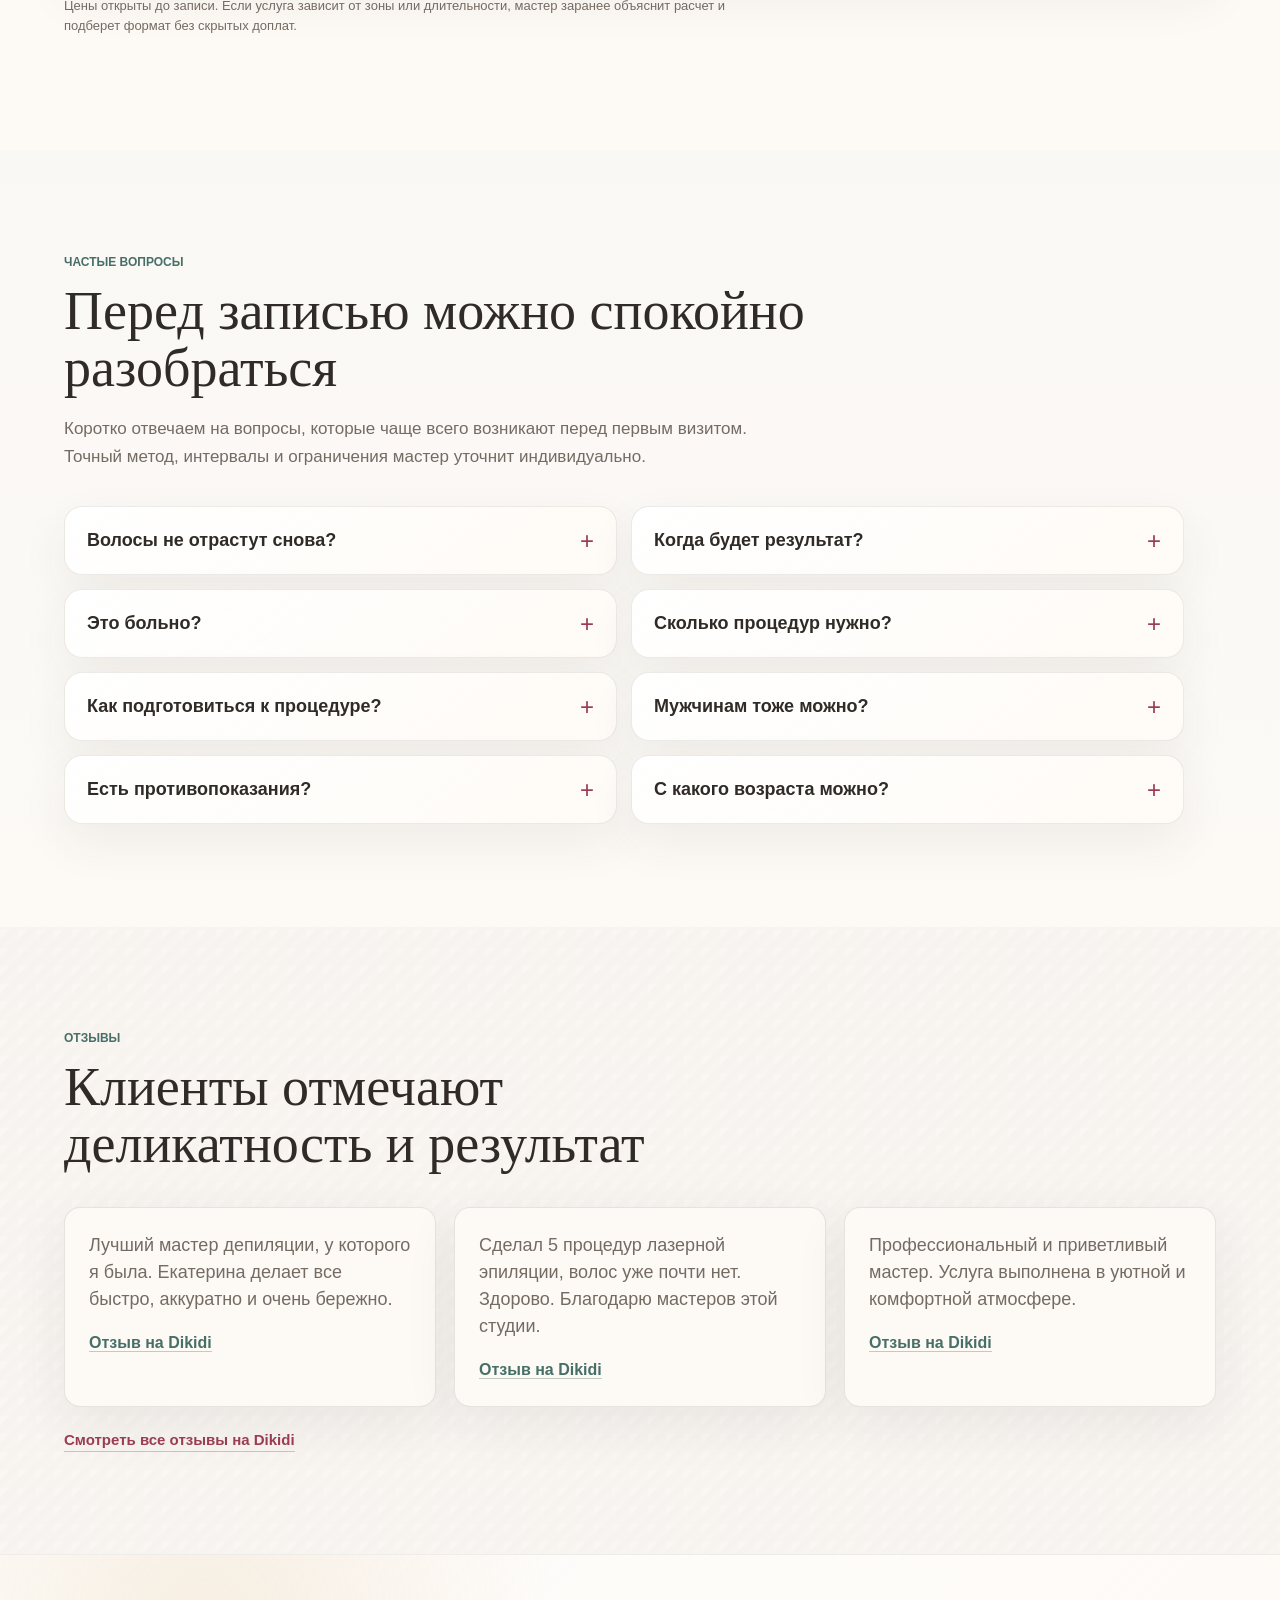
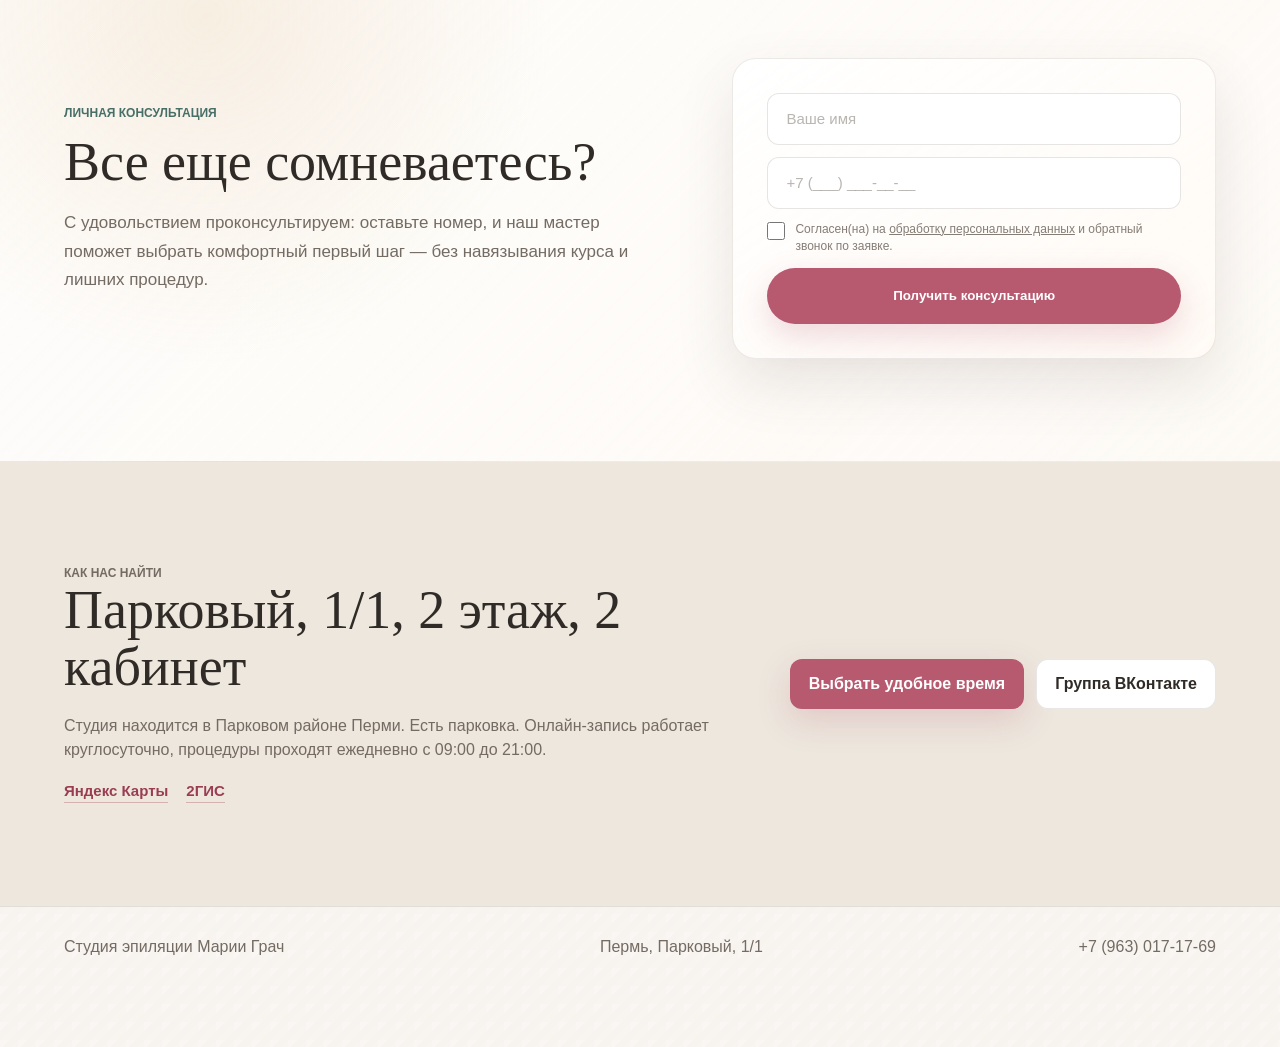
==== commit a48b0fc4: "Move map links to contacts" ====
--- a/index.html
+++ b/index.html
@@ -24,7 +24,7 @@
     </script>
     <noscript><div><img src="https://mc.yandex.ru/watch/109386062" style="position:absolute; left:-9999px;" alt="" /></div></noscript>
     <!-- /Yandex.Metrika counter -->
-    <link rel="stylesheet" href="styles.css?v=20260527-5">
+    <link rel="stylesheet" href="styles.css?v=20260527-6">
     <script type="application/ld+json">
       {
         "@context": "https://schema.org",
@@ -625,18 +625,7 @@
             <cite><a href="https://dikidi.net/980738?p=2.pi-mi-pr&o=11&m=2220406" target="_blank" rel="noopener">Отзыв на Dikidi</a></cite>
           </blockquote>
         </div>
-        <div class="review-platforms" aria-label="Отзывы и карты">
-          <a class="review-platform-card" href="https://dikidi.net/980738?p=1.pi-pr&o=8" target="_blank" rel="noopener">
-            <span>Dikidi</span>
-            <b>5.0 · 178 отзывов</b>
-            <small>Общие отзывы, мастера и онлайн-запись</small>
-          </a>
-          <a class="review-platform-card" href="https://2gis.ru/perm/firm/70000001088916341/tab/reviews" target="_blank" rel="noopener">
-            <span>2ГИС</span>
-            <b>5.0 · 50 отзывов</b>
-            <small>Отзывы на карте, адрес и маршрут</small>
-          </a>
-        </div>
+        <a class="reviews-source-link" href="https://dikidi.net/980738?p=1.pi-pr&o=8" target="_blank" rel="noopener">Смотреть все отзывы на Dikidi</a>
       </section>
 
       <section class="section consultation-section" id="consultation">
@@ -661,6 +650,10 @@
           <p class="eyebrow">Как нас найти</p>
           <h2>Парковый, 1/1, 2 этаж, 2 кабинет</h2>
           <p>Студия находится в Парковом районе Перми. Есть парковка. Онлайн-запись работает круглосуточно, процедуры проходят ежедневно с 09:00 до 21:00.</p>
+          <div class="map-links" aria-label="Открыть студию на карте">
+            <a href="https://yandex.ru/maps/?text=%D0%A1%D1%82%D1%83%D0%B4%D0%B8%D1%8F%20%D1%8D%D0%BF%D0%B8%D0%BB%D1%8F%D1%86%D0%B8%D0%B8%20%D0%9C%D0%B0%D1%80%D0%B8%D0%B8%20%D0%93%D1%80%D0%B0%D1%87%2C%20%D0%9F%D0%B5%D1%80%D0%BC%D1%8C%2C%20%D0%9F%D0%B0%D1%80%D0%BA%D0%BE%D0%B2%D1%8B%D0%B9%2C%201%2F1" target="_blank" rel="noopener">Яндекс Карты</a>
+            <a href="https://2gis.ru/perm/firm/70000001088916341" target="_blank" rel="noopener">2ГИС</a>
+          </div>
         </div>
         <div class="contact-actions">
           <a class="button primary" href="https://dikidi.net/980738">Выбрать удобное время</a>
--- a/styles.css
+++ b/styles.css
@@ -1069,7 +1069,8 @@
 
 .review-link:hover span,
 cite a:hover,
-.review-platform-card:hover {
+.reviews-source-link:hover,
+.map-links a:hover {
   border-color: currentColor;
 }
 
@@ -1297,44 +1298,14 @@
   border-bottom: 1px solid rgba(69, 99, 92, 0.32);
 }
 
-.review-platforms {
-  display: grid;
-  grid-template-columns: repeat(2, minmax(0, 1fr));
-  gap: 14px;
-  max-width: 760px;
-  margin-top: 24px;
-}
-
-.review-platform-card {
-  display: grid;
-  gap: 6px;
-  padding: 18px 20px;
-  color: var(--ink);
-  background:
-    linear-gradient(145deg, rgba(255, 255, 255, 0.86), rgba(255, 249, 242, 0.72)),
-    #fff;
-  border: 1px solid rgba(70, 60, 50, 0.10);
-  border-radius: 16px;
-  box-shadow: 0 16px 44px rgba(70, 60, 50, 0.07);
+.reviews-source-link {
+  display: inline-flex;
+  margin-top: 22px;
+  color: var(--rose-dark);
+  border-bottom: 1px solid rgba(168, 75, 92, 0.34);
+  font-size: 15px;
+  font-weight: 700;
   text-decoration: none;
-}
-
-.review-platform-card span {
-  color: var(--rose-dark);
-  font-size: 13px;
-  font-weight: 800;
-  text-transform: uppercase;
-}
-
-.review-platform-card b {
-  font-size: 20px;
-  line-height: 1.2;
-}
-
-.review-platform-card small {
-  color: var(--muted);
-  font-size: 14px;
-  line-height: 1.45;
 }
 
 .contacts {
@@ -1348,6 +1319,21 @@
 .contacts p {
   max-width: 680px;
   margin-bottom: 0;
+}
+
+.map-links {
+  display: flex;
+  flex-wrap: wrap;
+  gap: 12px 18px;
+  margin-top: 18px;
+}
+
+.map-links a {
+  color: var(--rose-dark);
+  border-bottom: 1px solid rgba(168, 75, 92, 0.34);
+  font-size: 15px;
+  font-weight: 700;
+  text-decoration: none;
 }
 
 .consultation-section {
@@ -2896,9 +2882,6 @@
     white-space: normal;
   }
 
-  .review-platforms {
-    grid-template-columns: 1fr;
-  }
 }
 
 /* ── Hero and master photo framing refinements ────────────────────── */
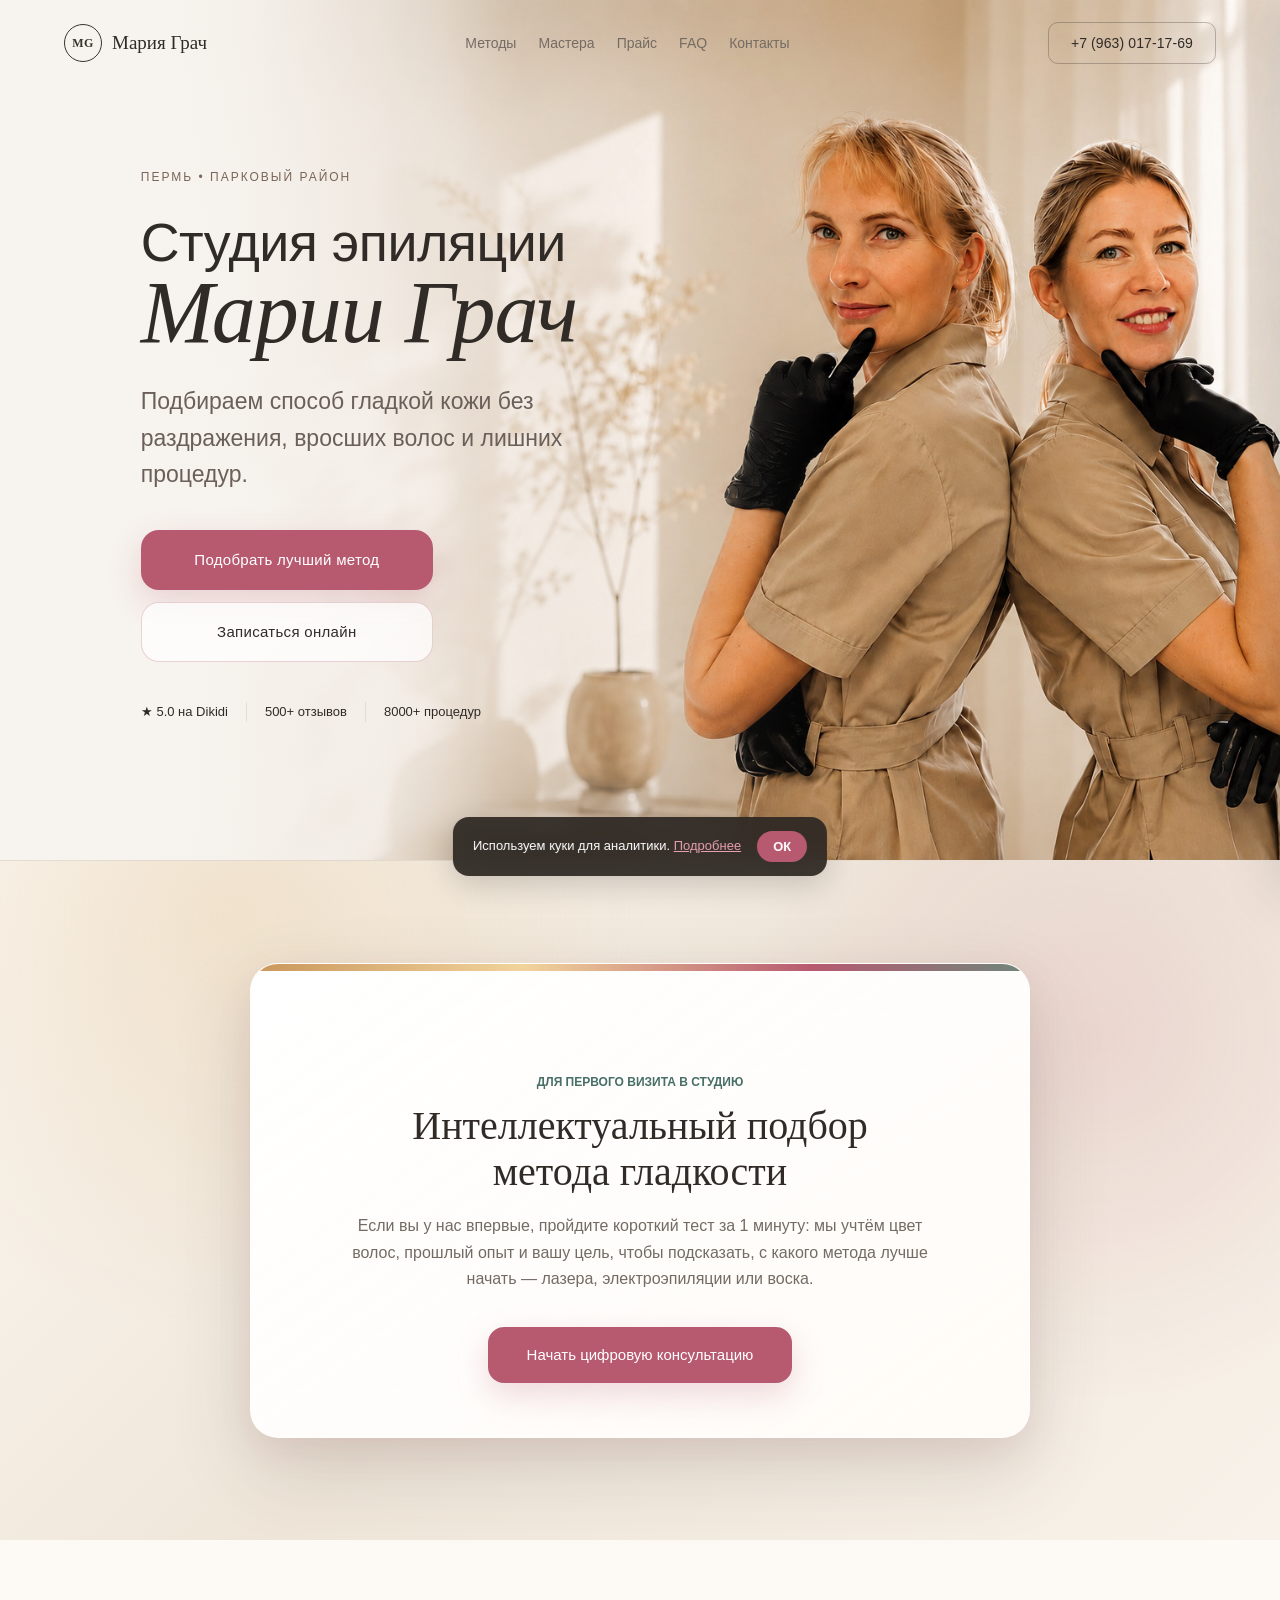
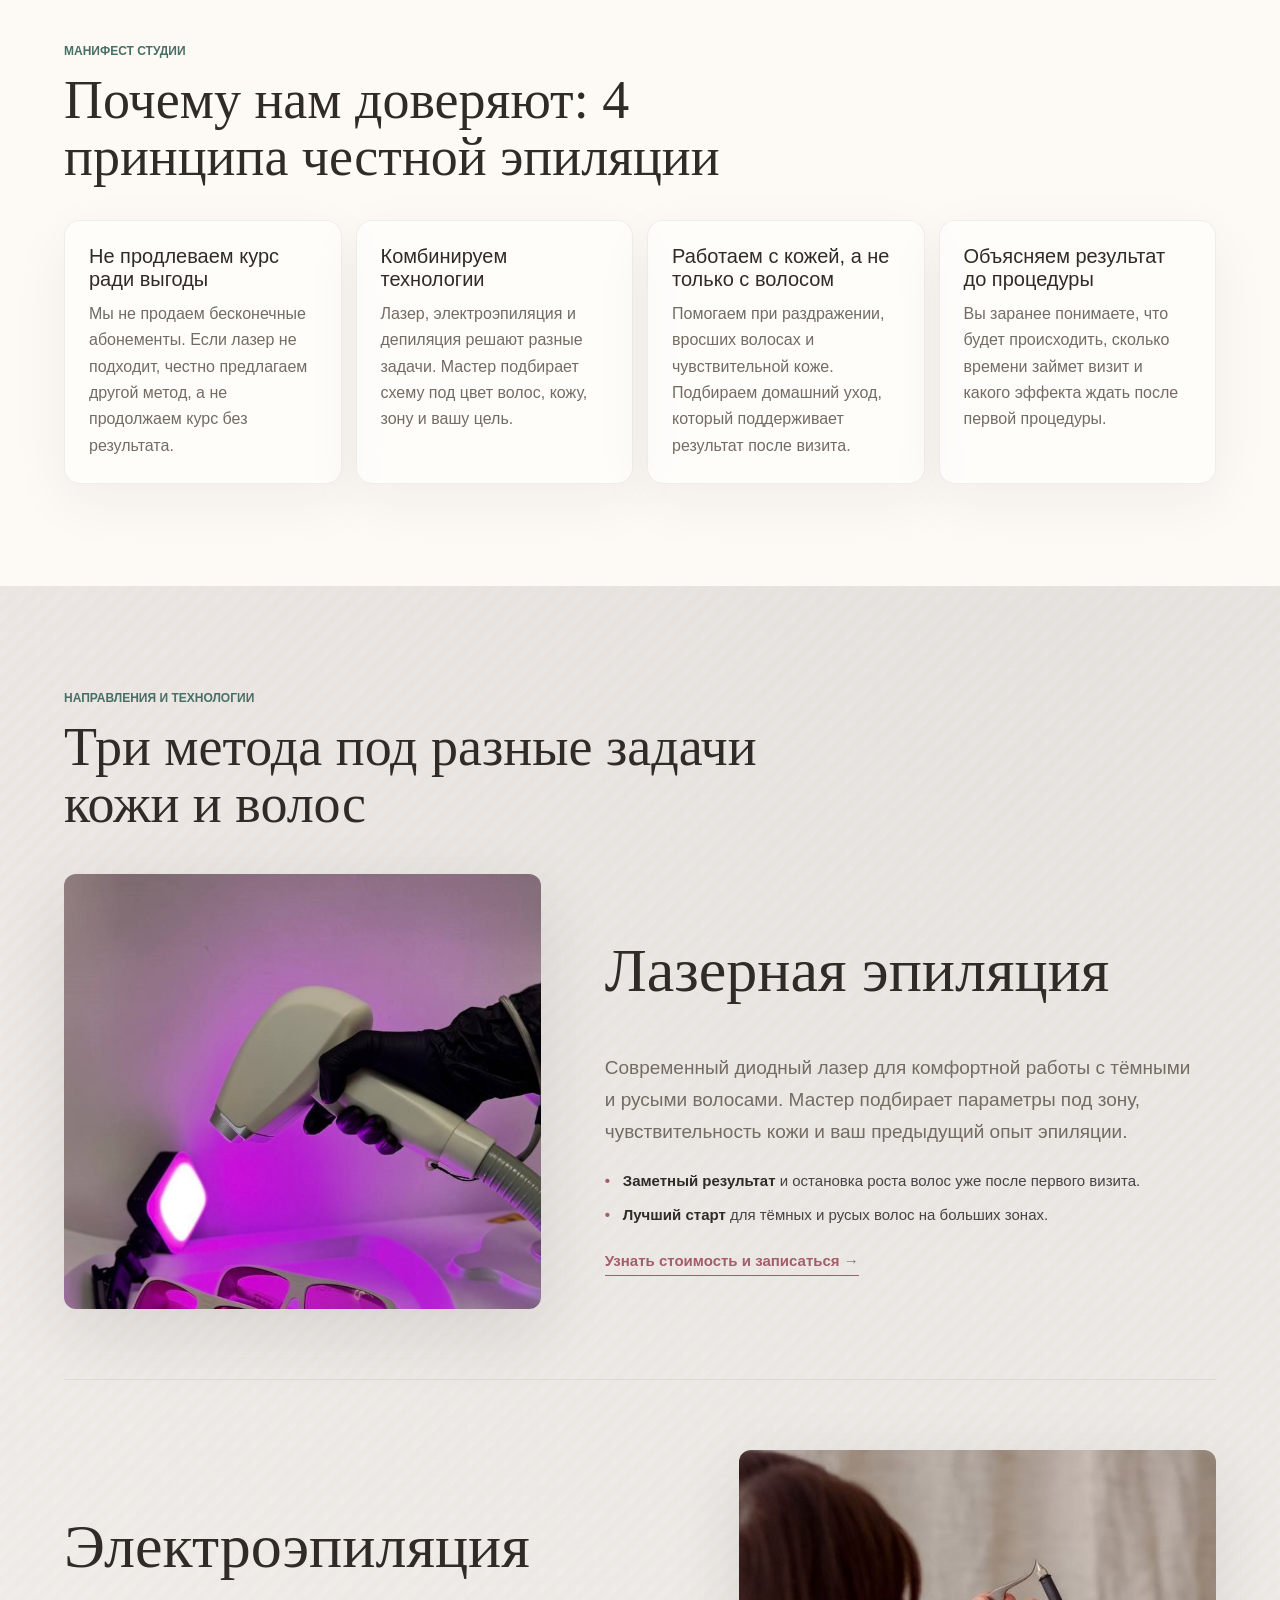
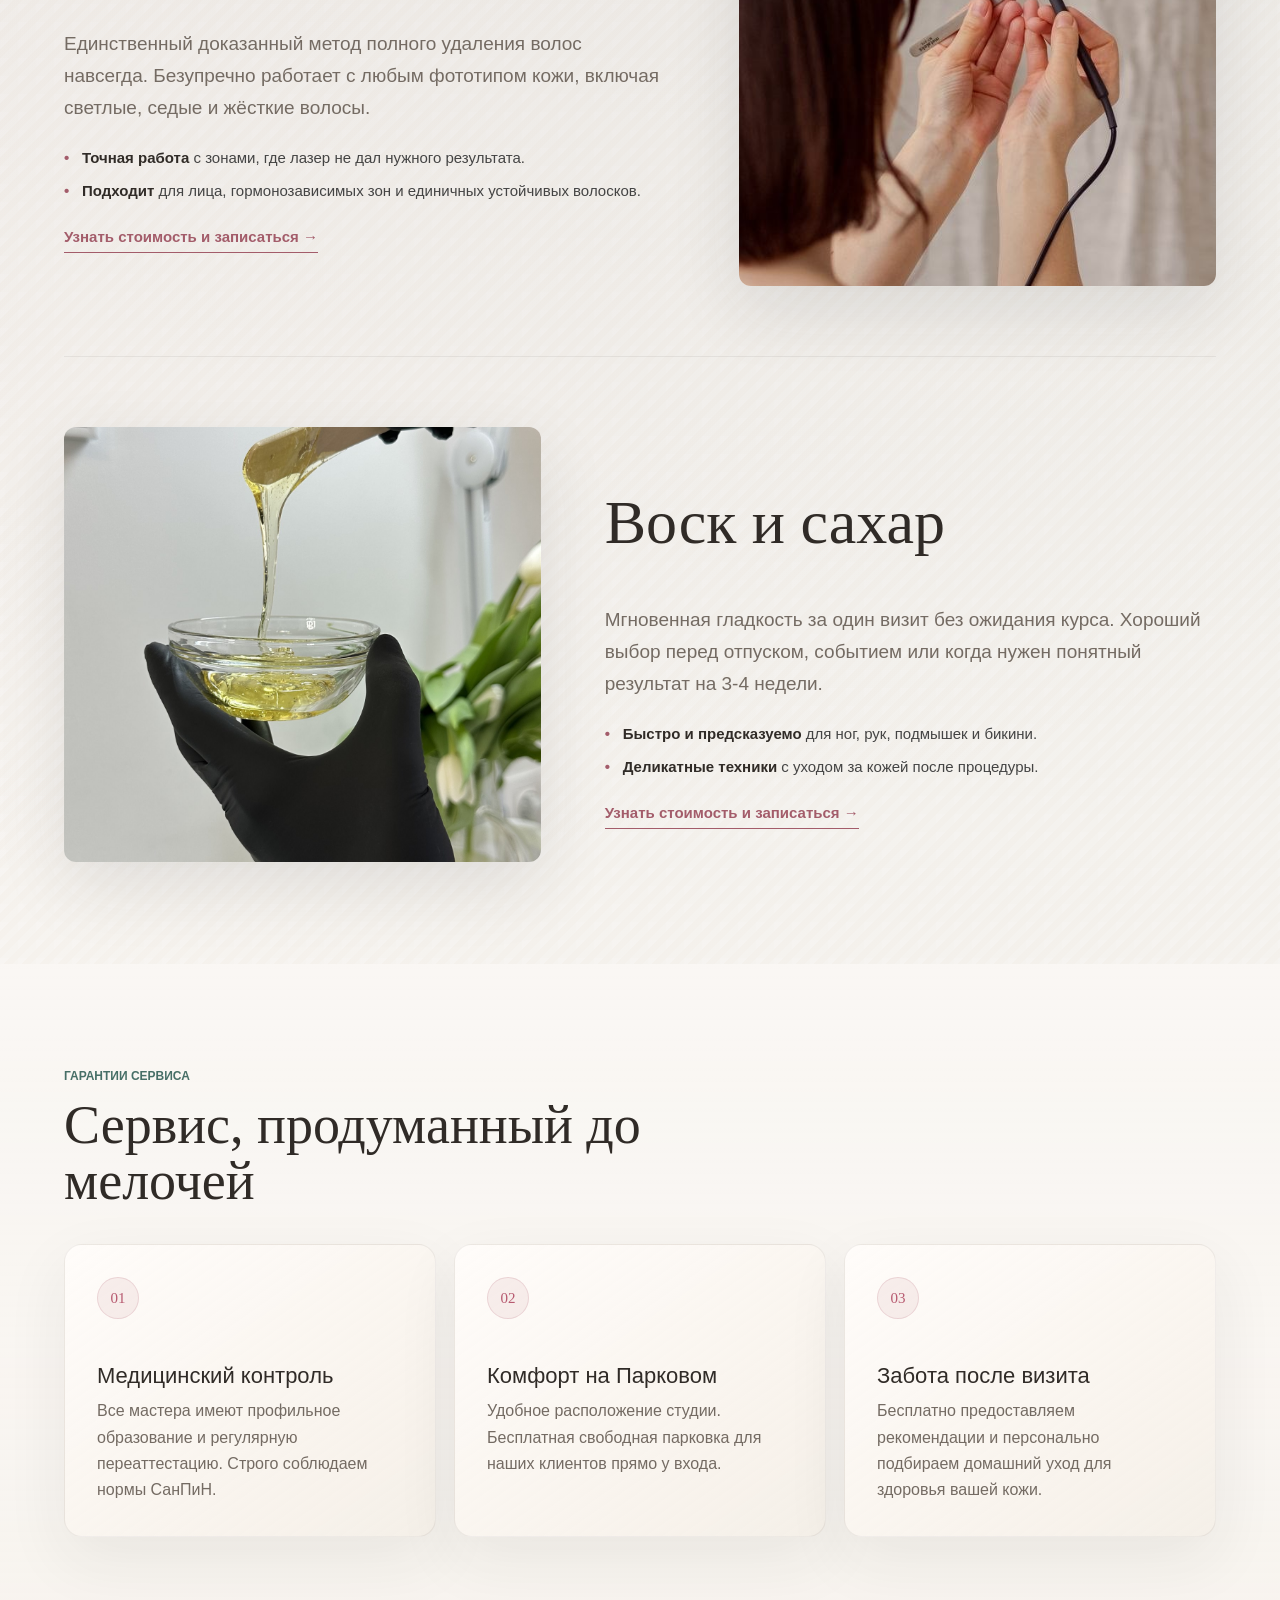
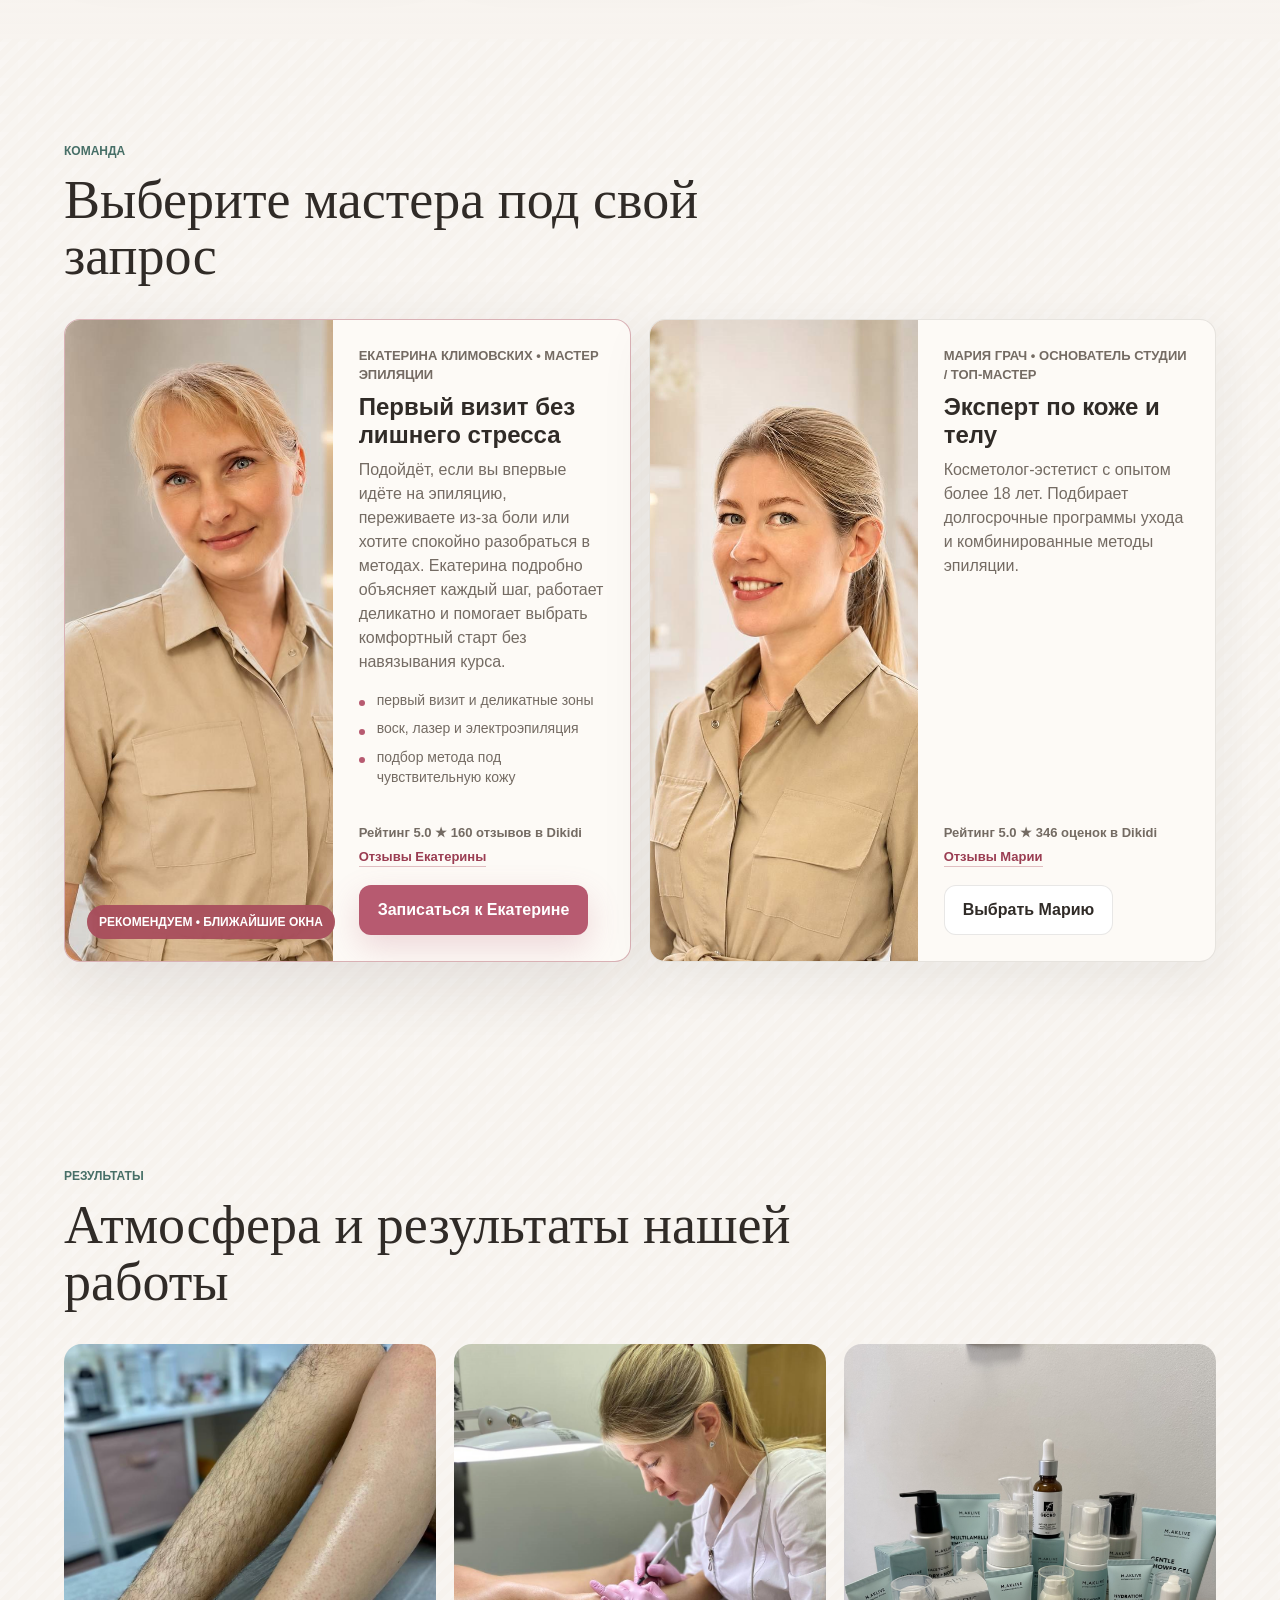
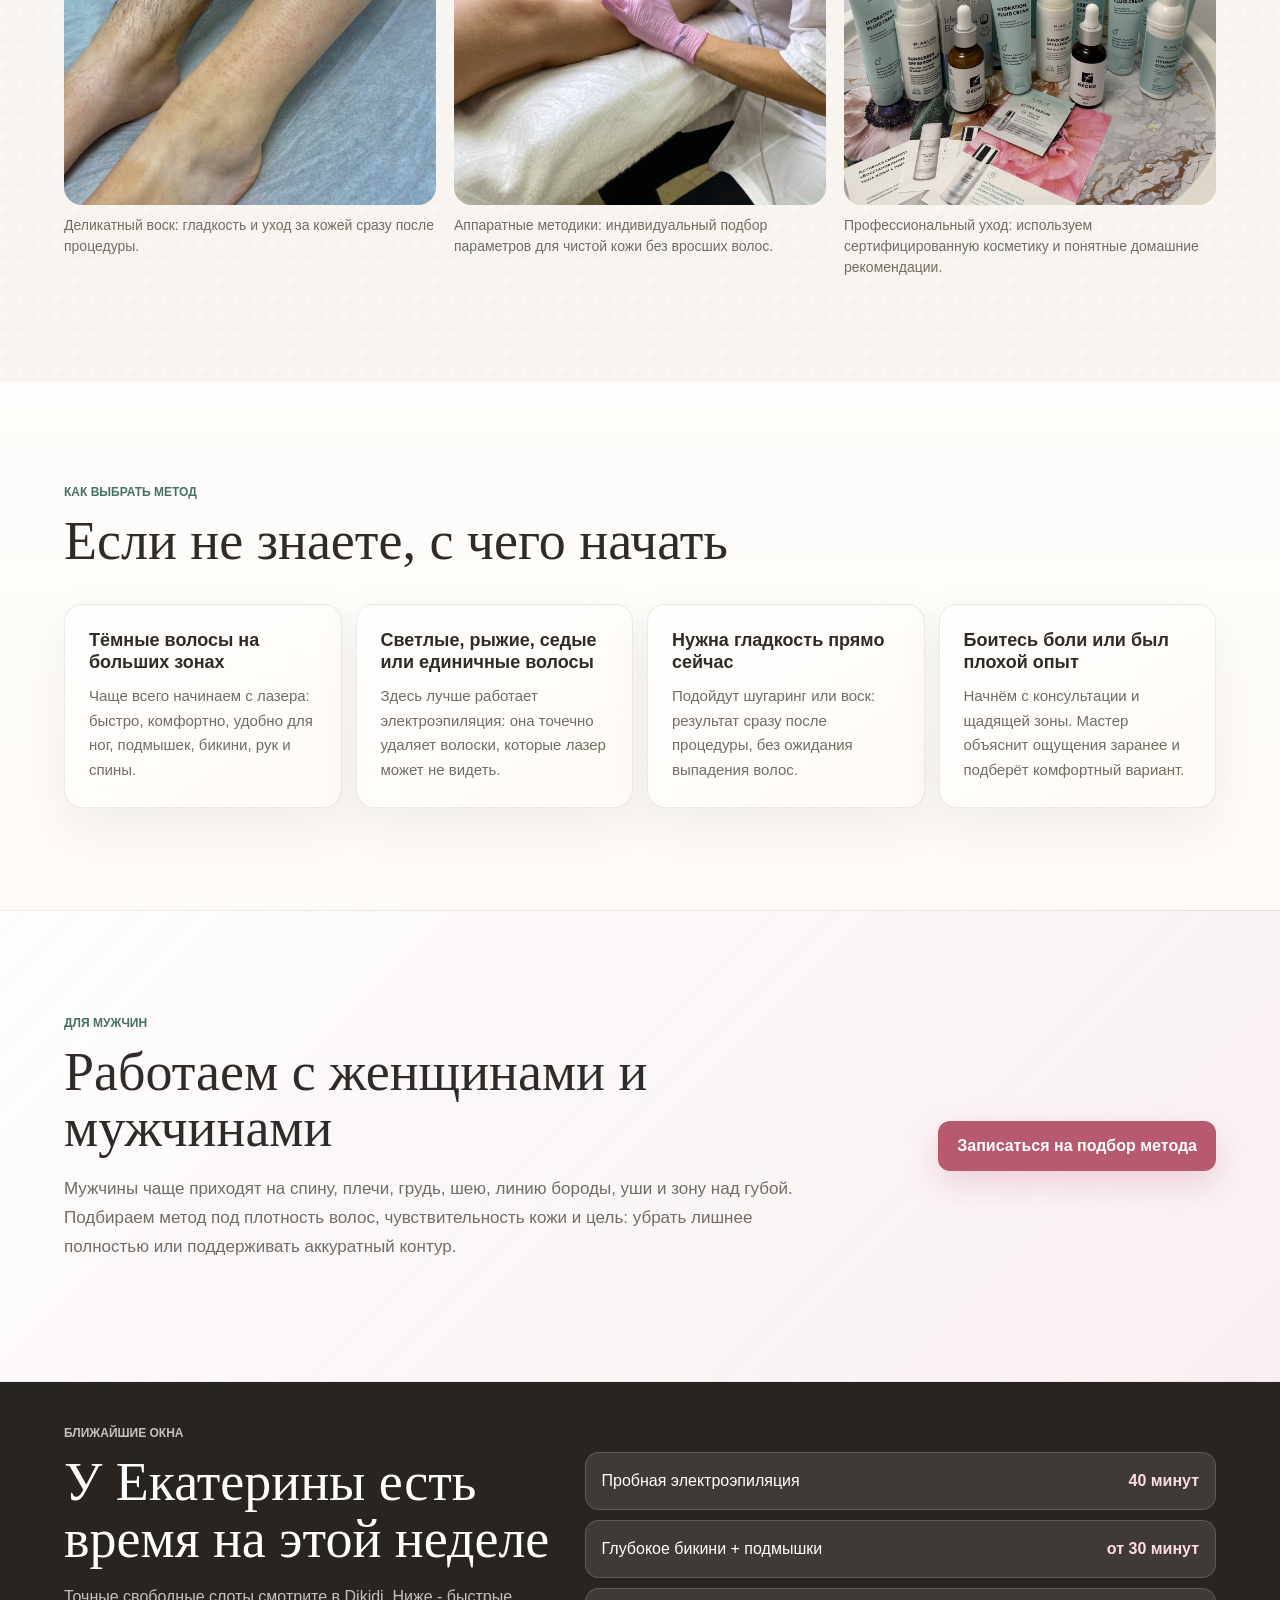
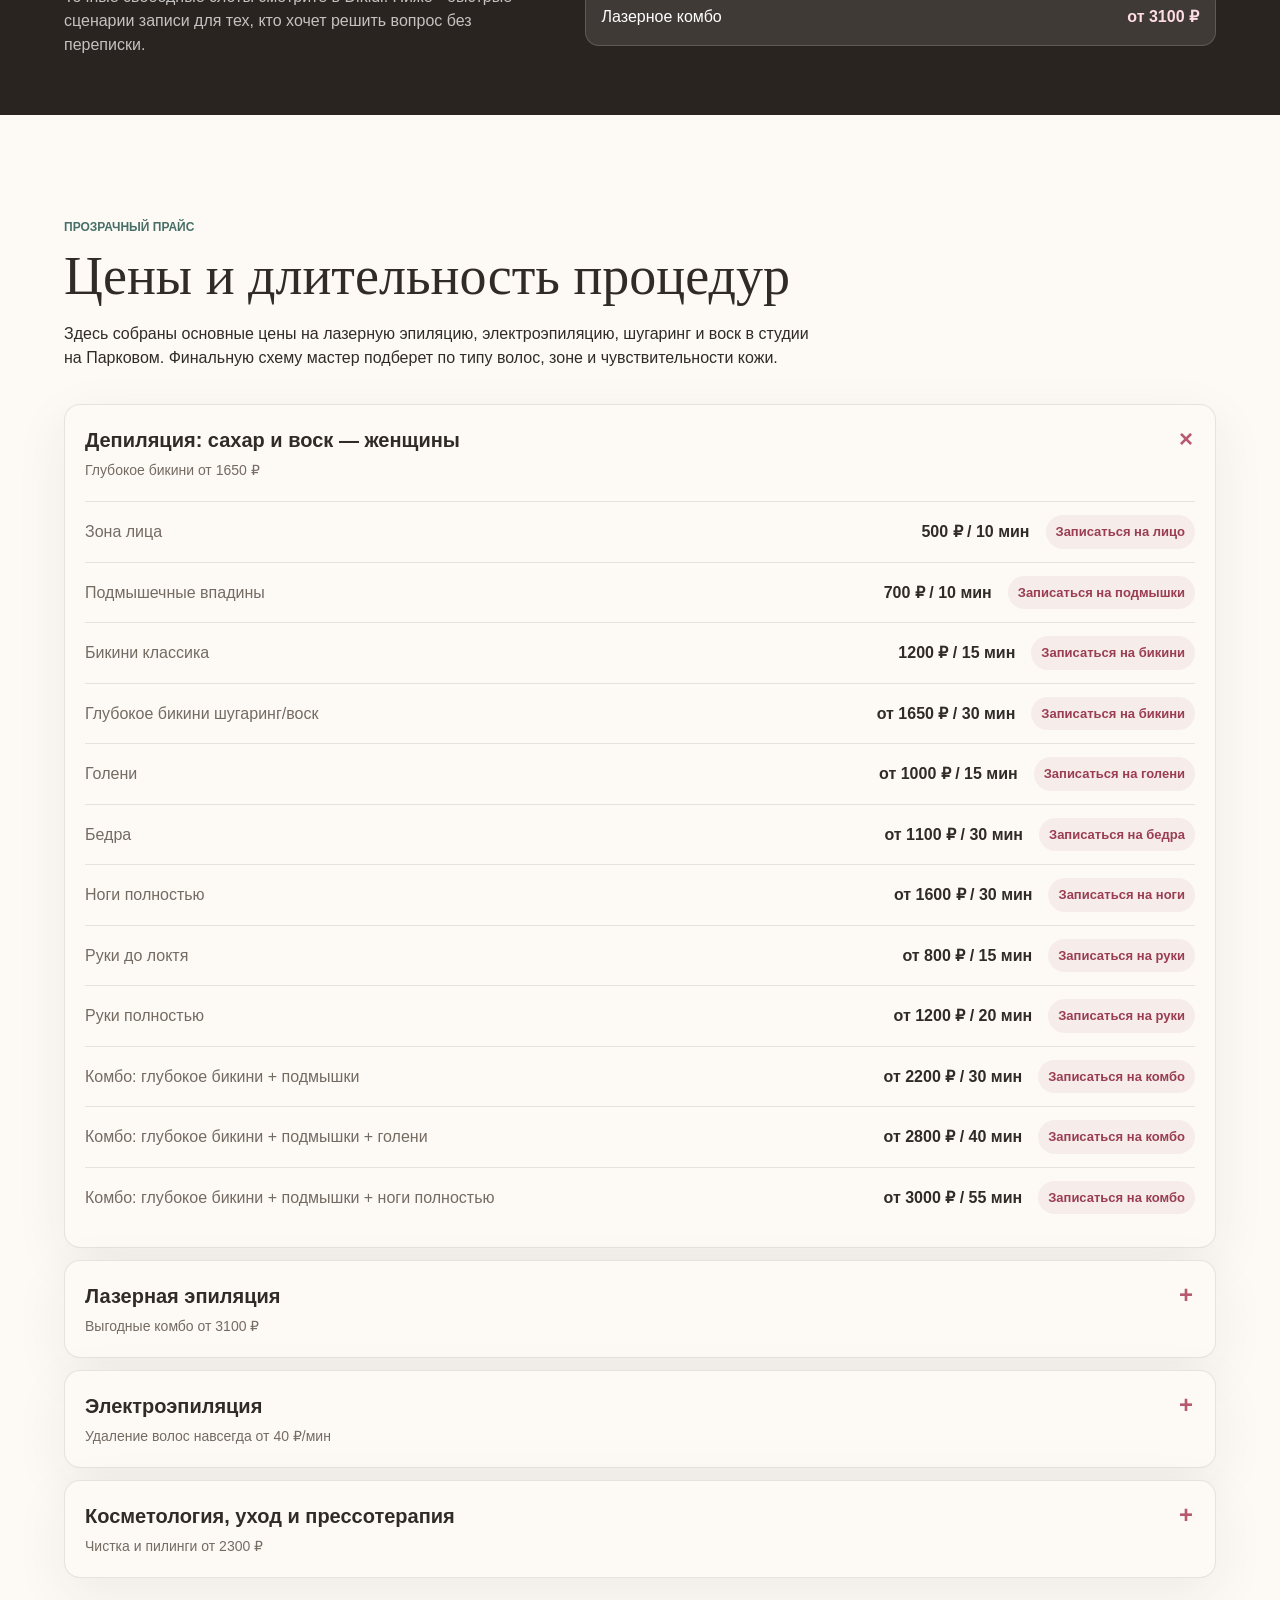
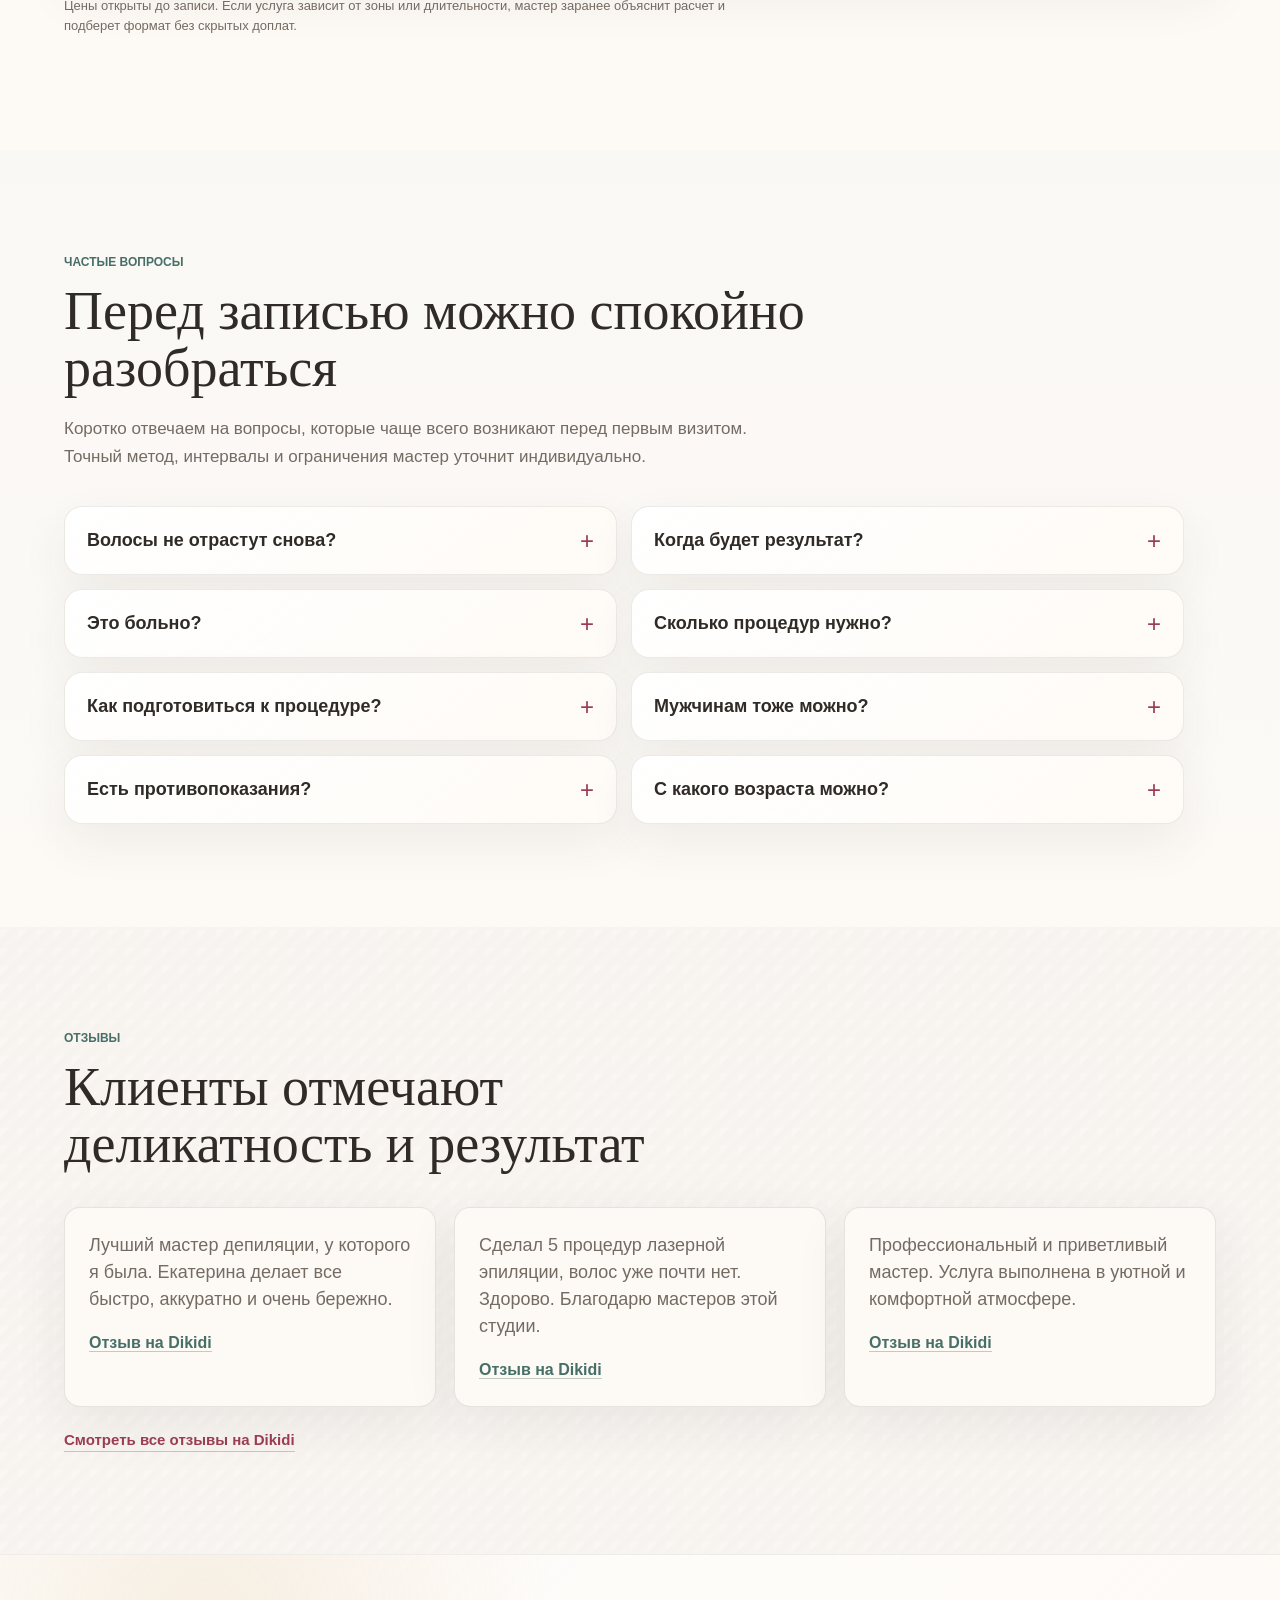
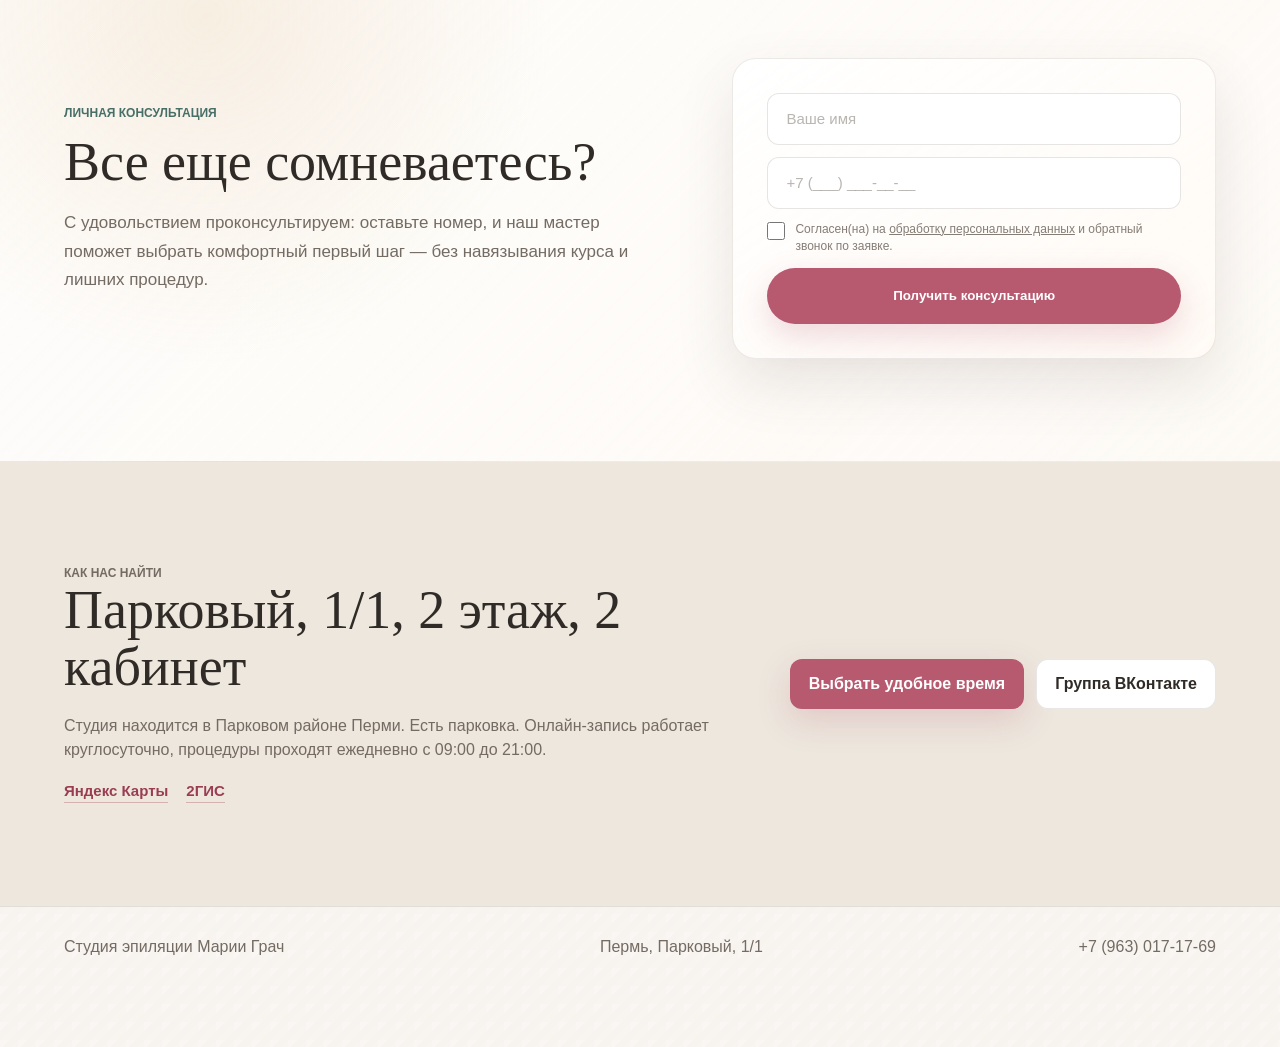
==== commit 62cd19ba: "Use rounded review count in hero" ====
--- a/index.html
+++ b/index.html
@@ -191,7 +191,7 @@
             </div>
             <div class="proof-row" aria-label="Доказательства доверия">
               <span><b>★ 5.0</b> на Dikidi</span>
-              <span><b>516</b> отзывов</span>
+              <span><b>500+</b> отзывов</span>
               <span><b>8000+</b> процедур</span>
             </div>
           </div>
@@ -651,7 +651,7 @@
           <h2>Парковый, 1/1, 2 этаж, 2 кабинет</h2>
           <p>Студия находится в Парковом районе Перми. Есть парковка. Онлайн-запись работает круглосуточно, процедуры проходят ежедневно с 09:00 до 21:00.</p>
           <div class="map-links" aria-label="Открыть студию на карте">
-            <a href="https://yandex.ru/maps/?text=%D0%A1%D1%82%D1%83%D0%B4%D0%B8%D1%8F%20%D1%8D%D0%BF%D0%B8%D0%BB%D1%8F%D1%86%D0%B8%D0%B8%20%D0%9C%D0%B0%D1%80%D0%B8%D0%B8%20%D0%93%D1%80%D0%B0%D1%87%2C%20%D0%9F%D0%B5%D1%80%D0%BC%D1%8C%2C%20%D0%9F%D0%B0%D1%80%D0%BA%D0%BE%D0%B2%D1%8B%D0%B9%2C%201%2F1" target="_blank" rel="noopener">Яндекс Карты</a>
+            <a href="https://yandex.com/maps/-/CPDoeR7F" target="_blank" rel="noopener">Яндекс Карты</a>
             <a href="https://2gis.ru/perm/firm/70000001088916341" target="_blank" rel="noopener">2ГИС</a>
           </div>
         </div>
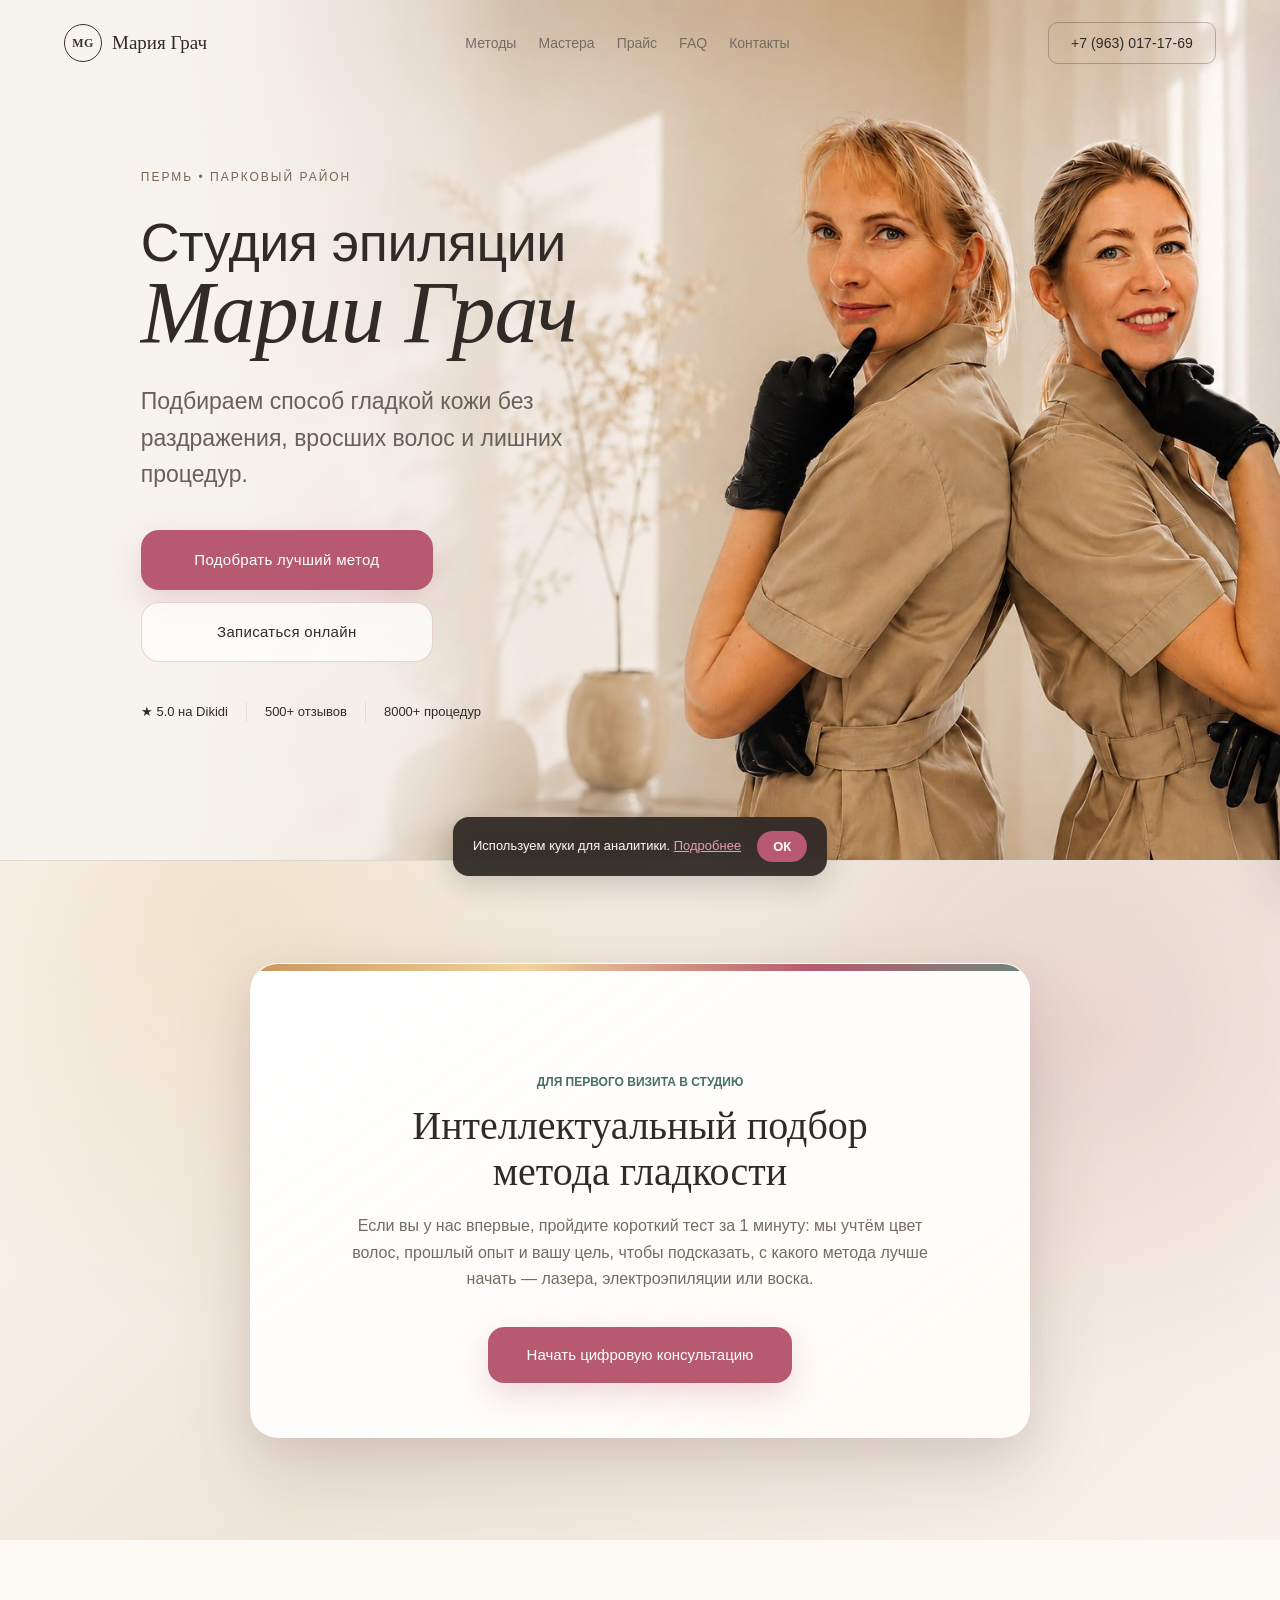
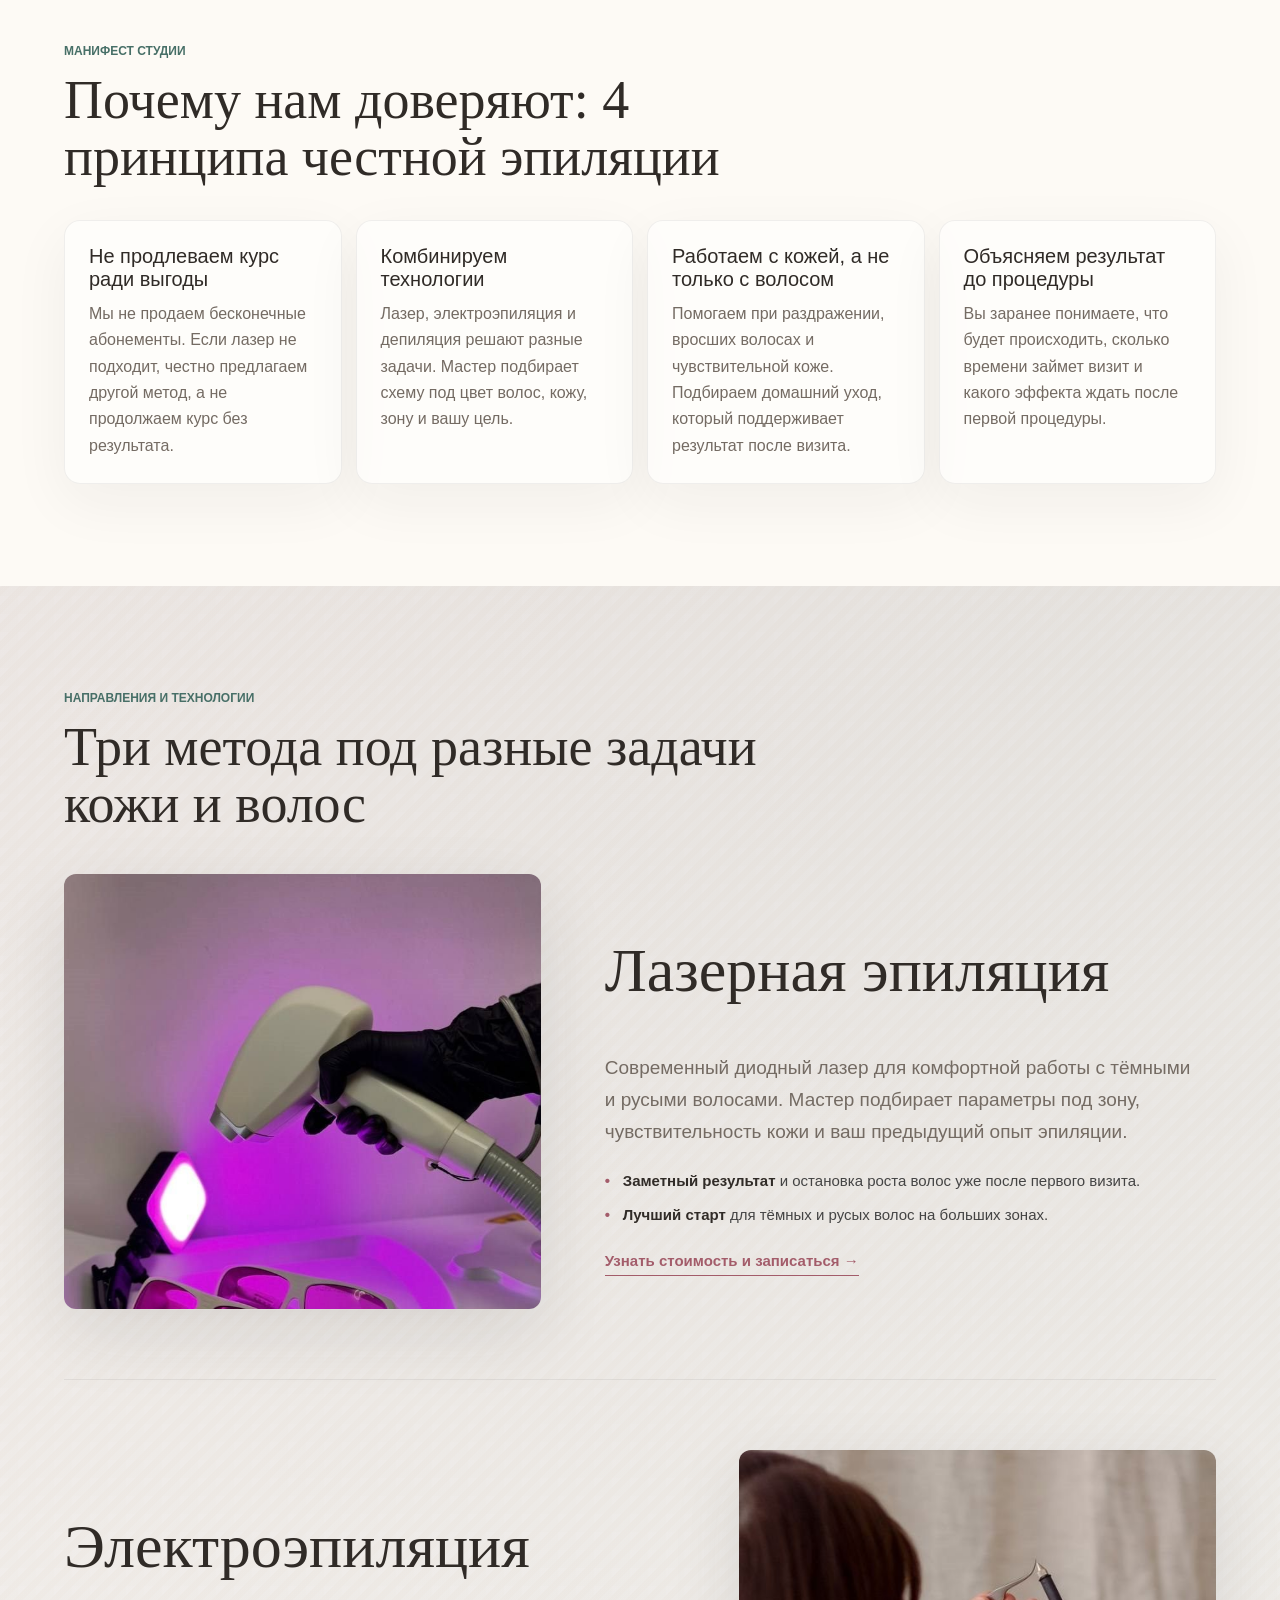
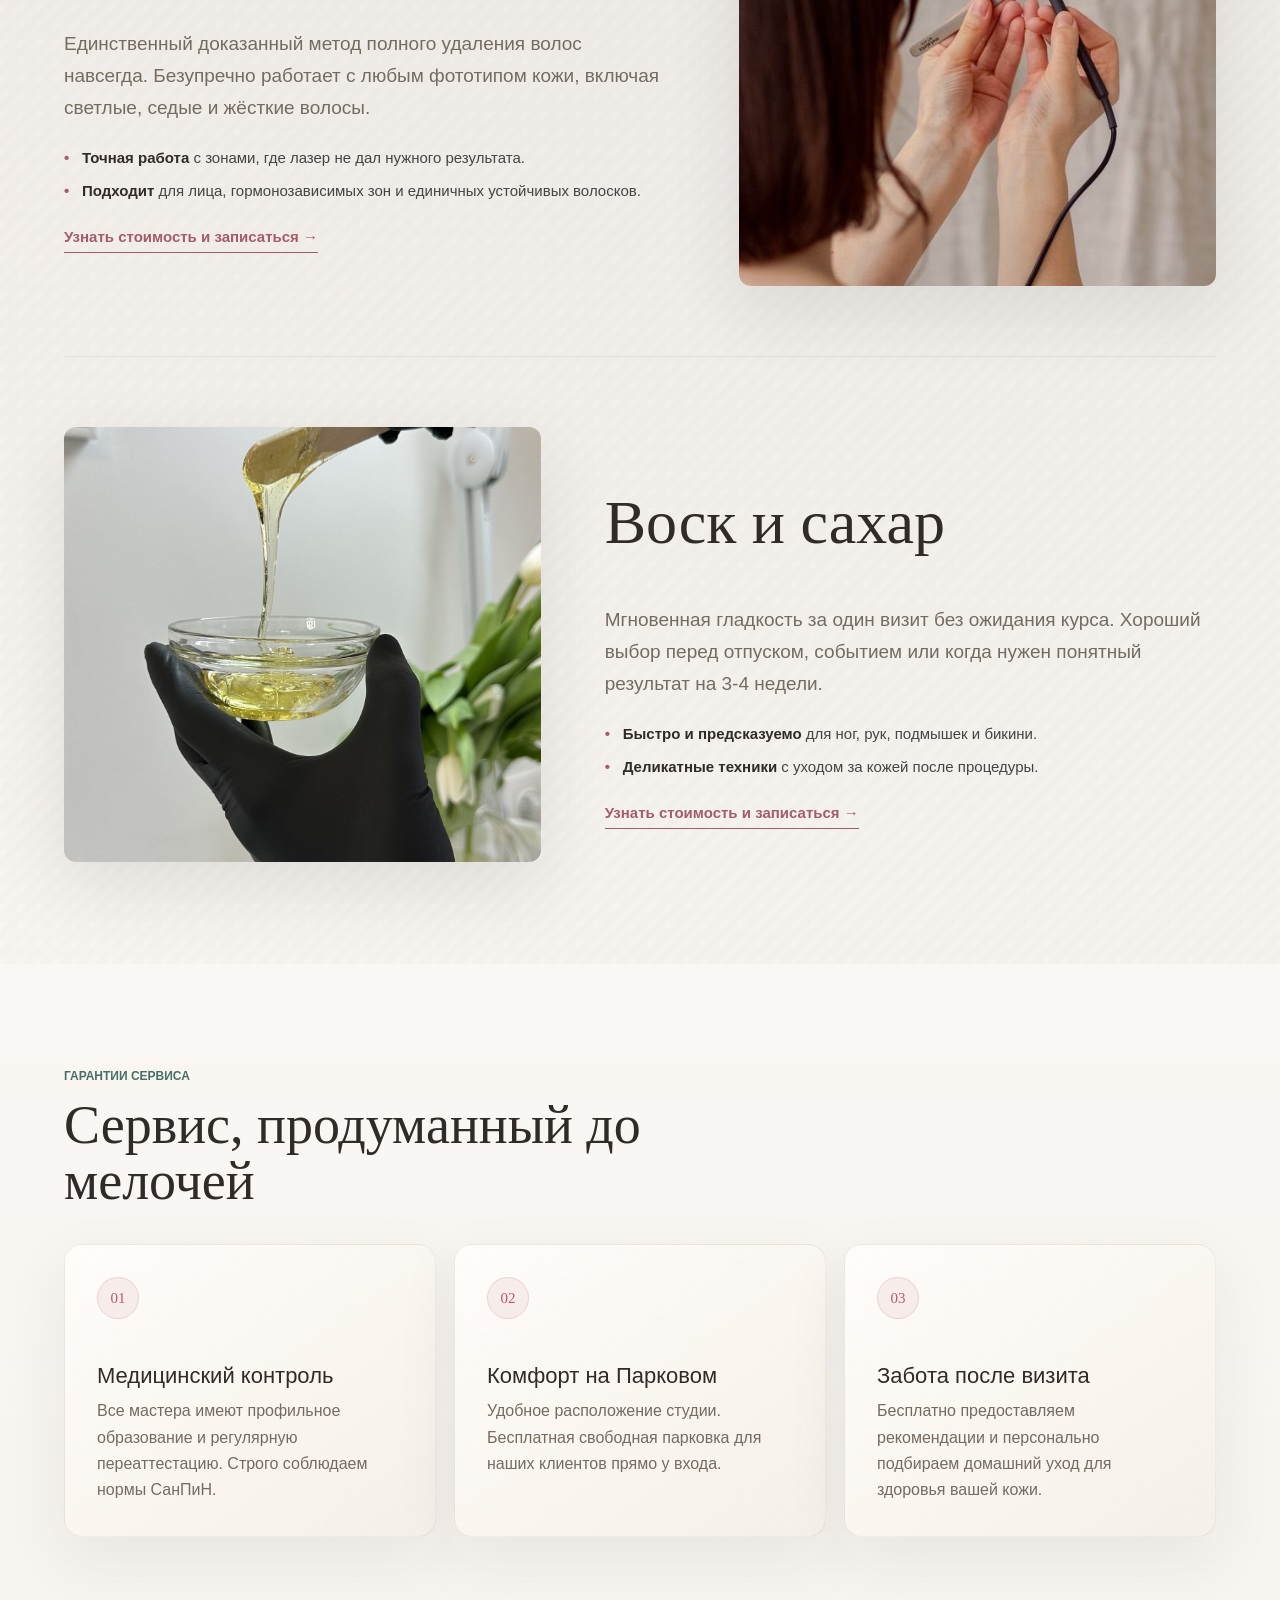
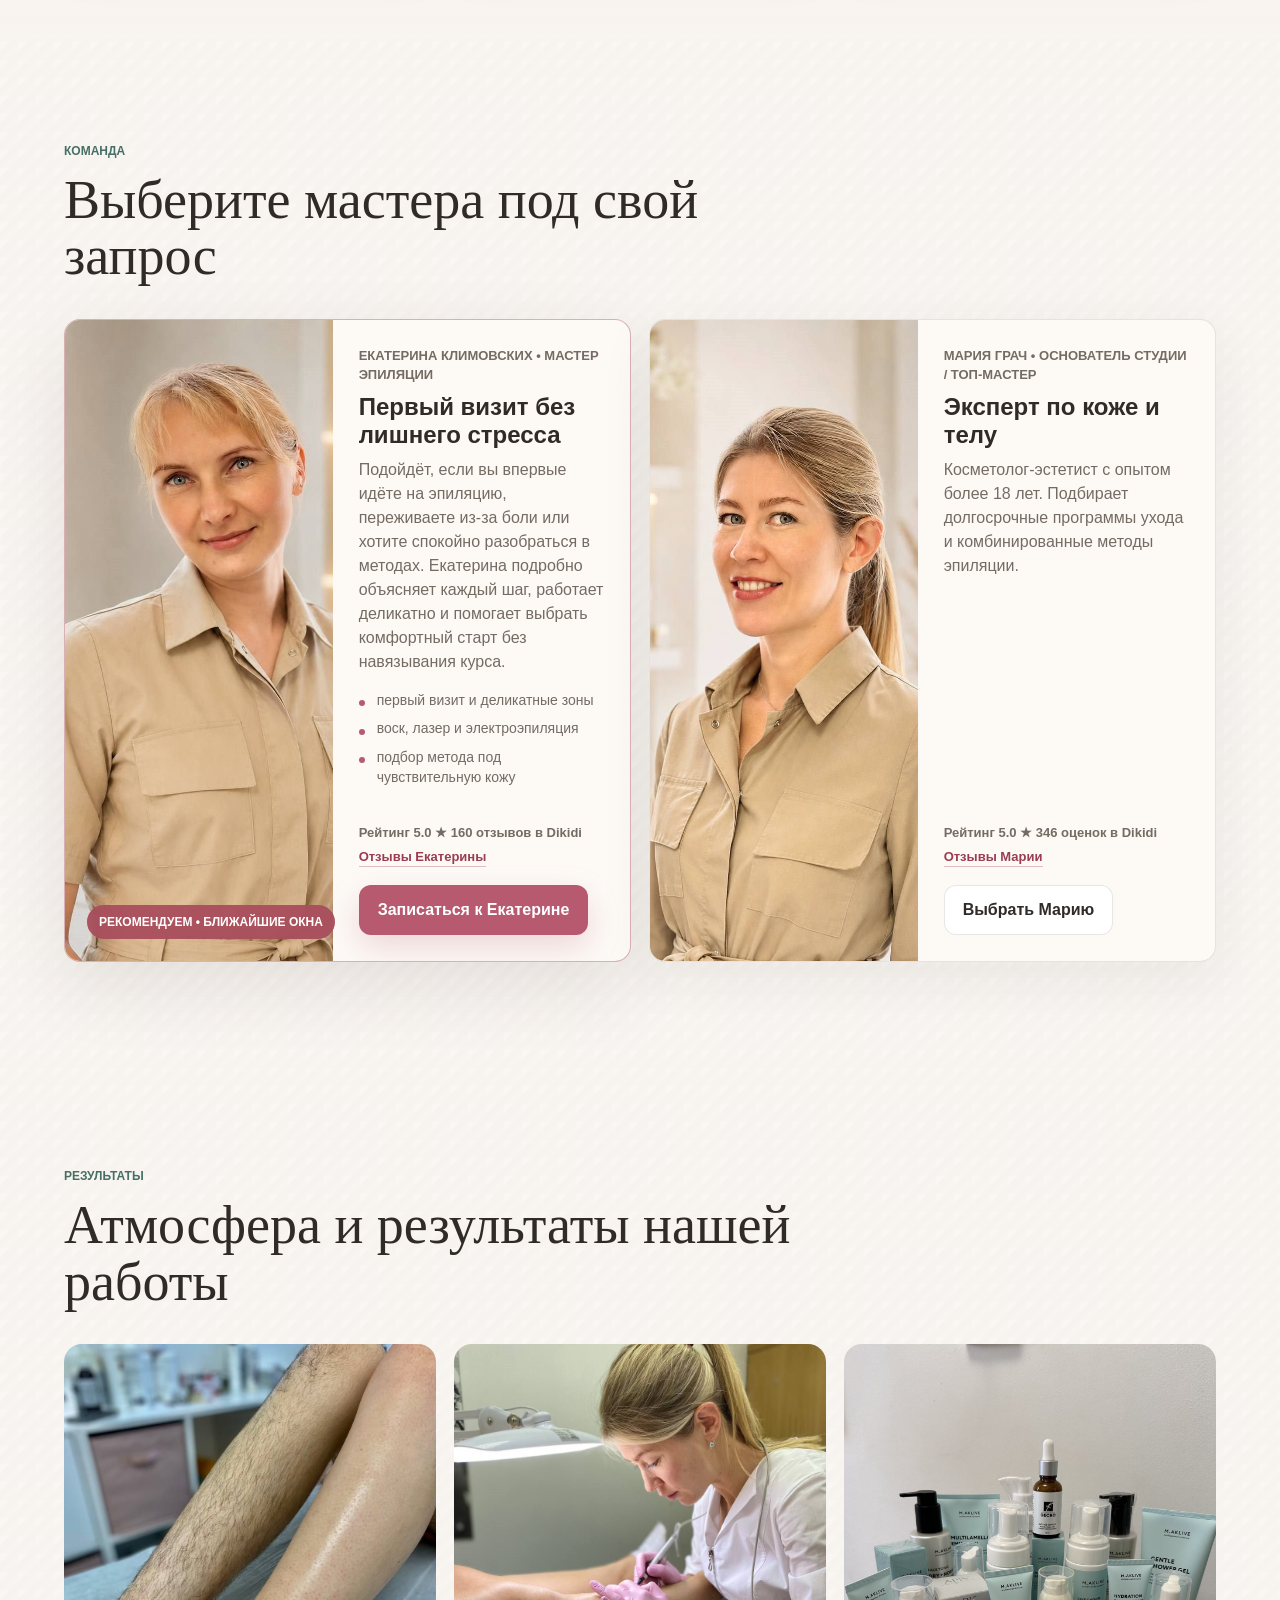
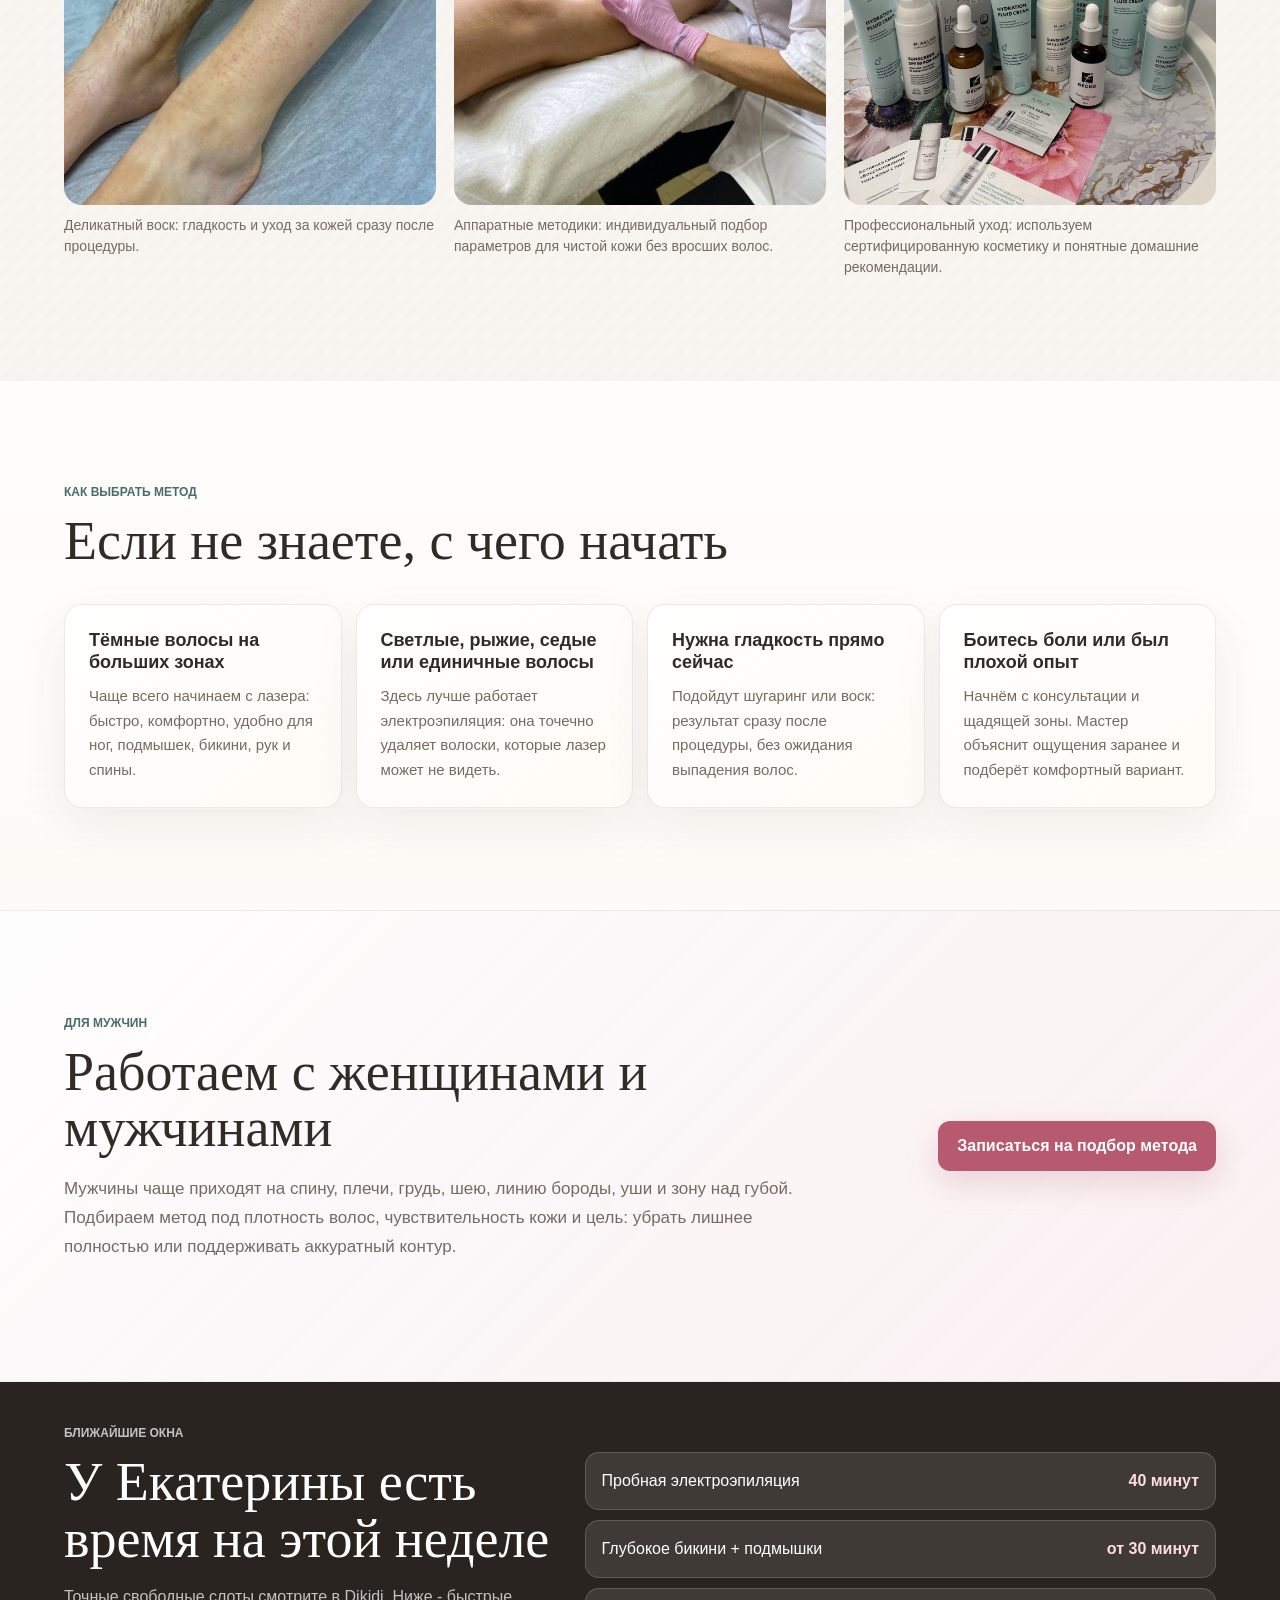
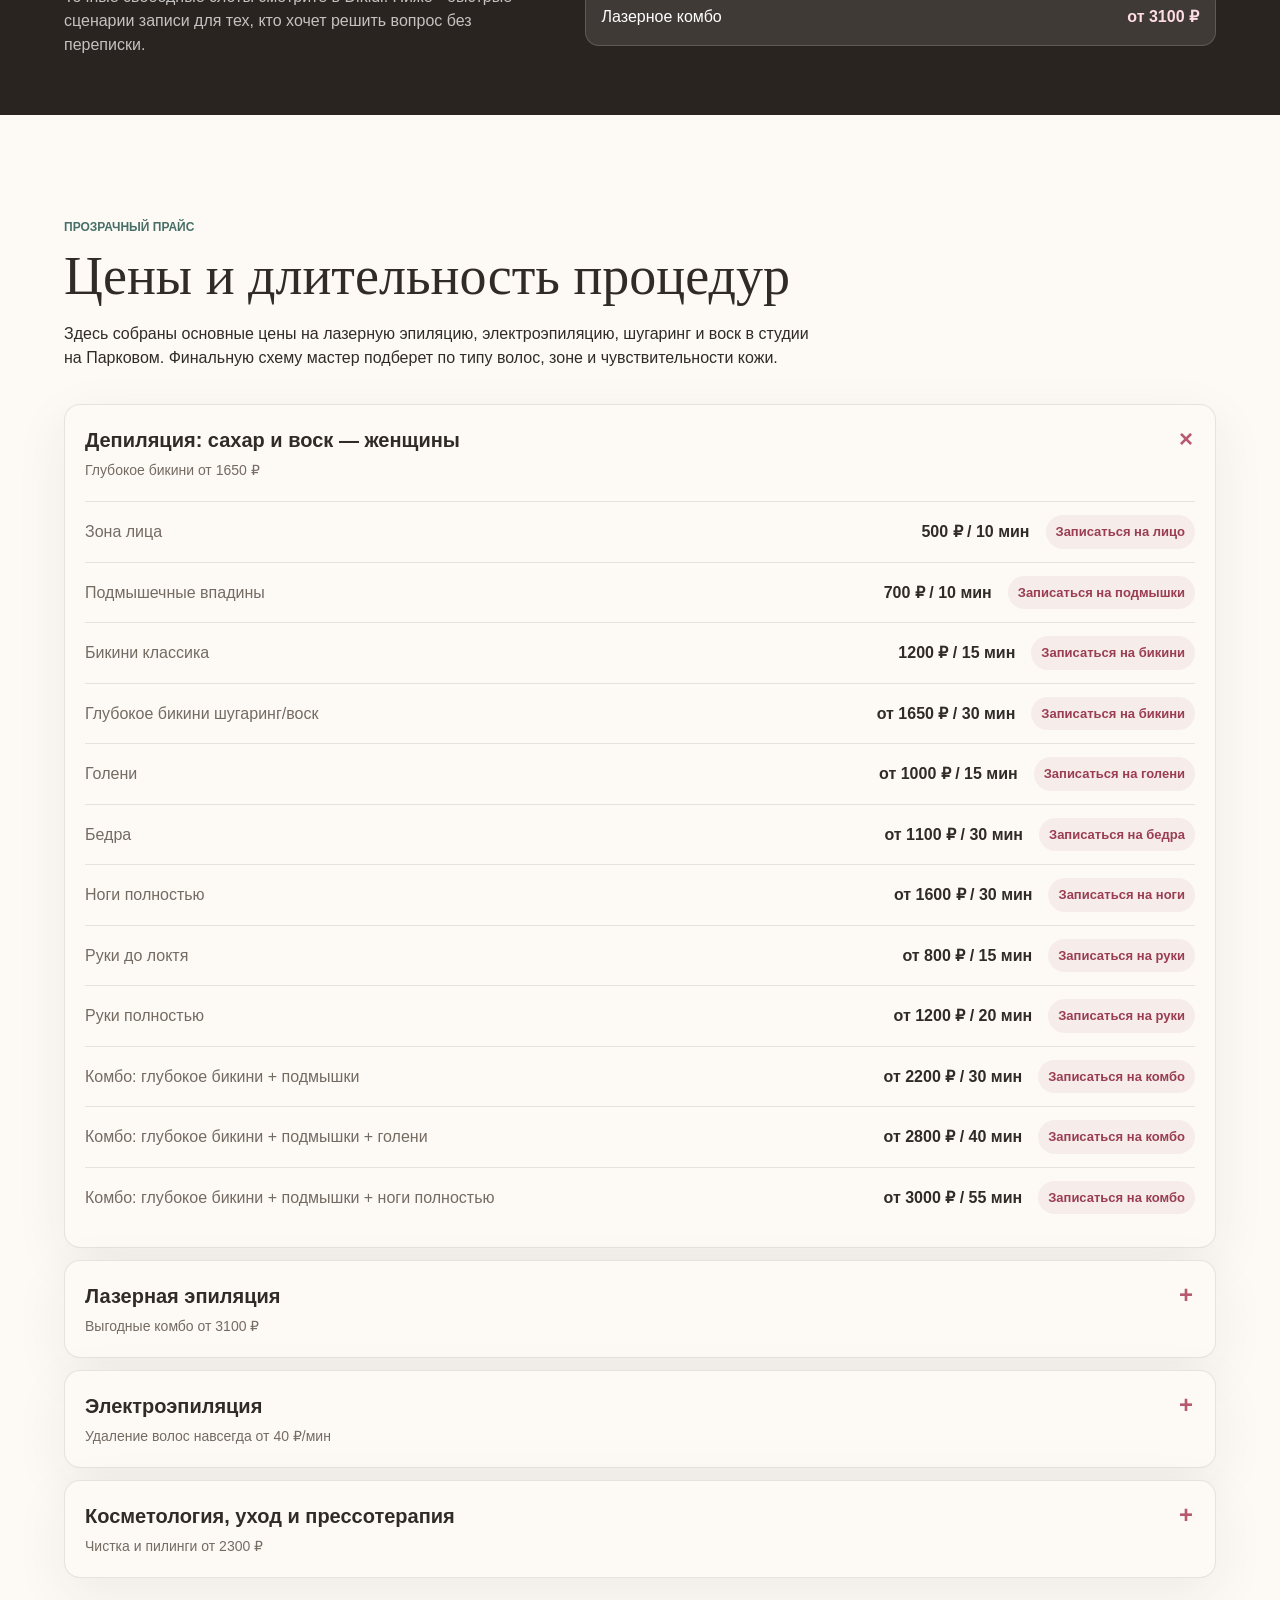
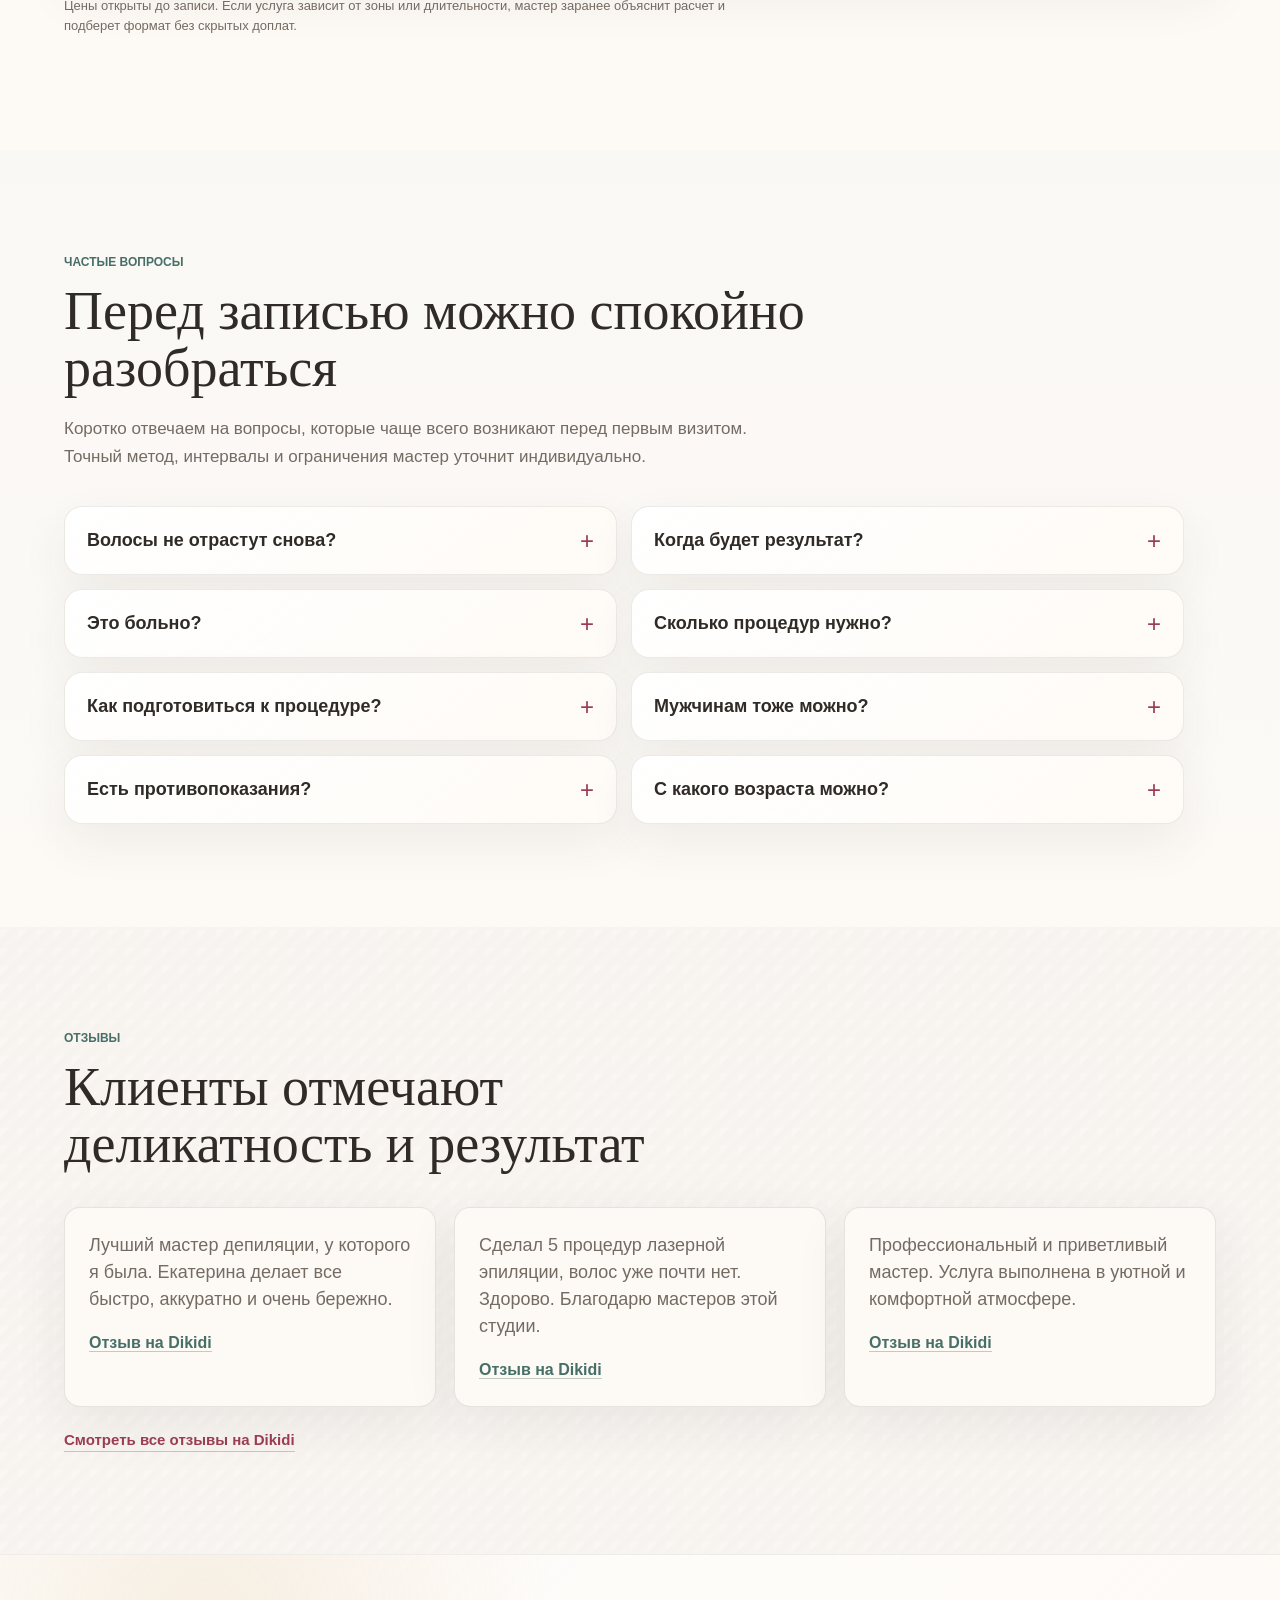
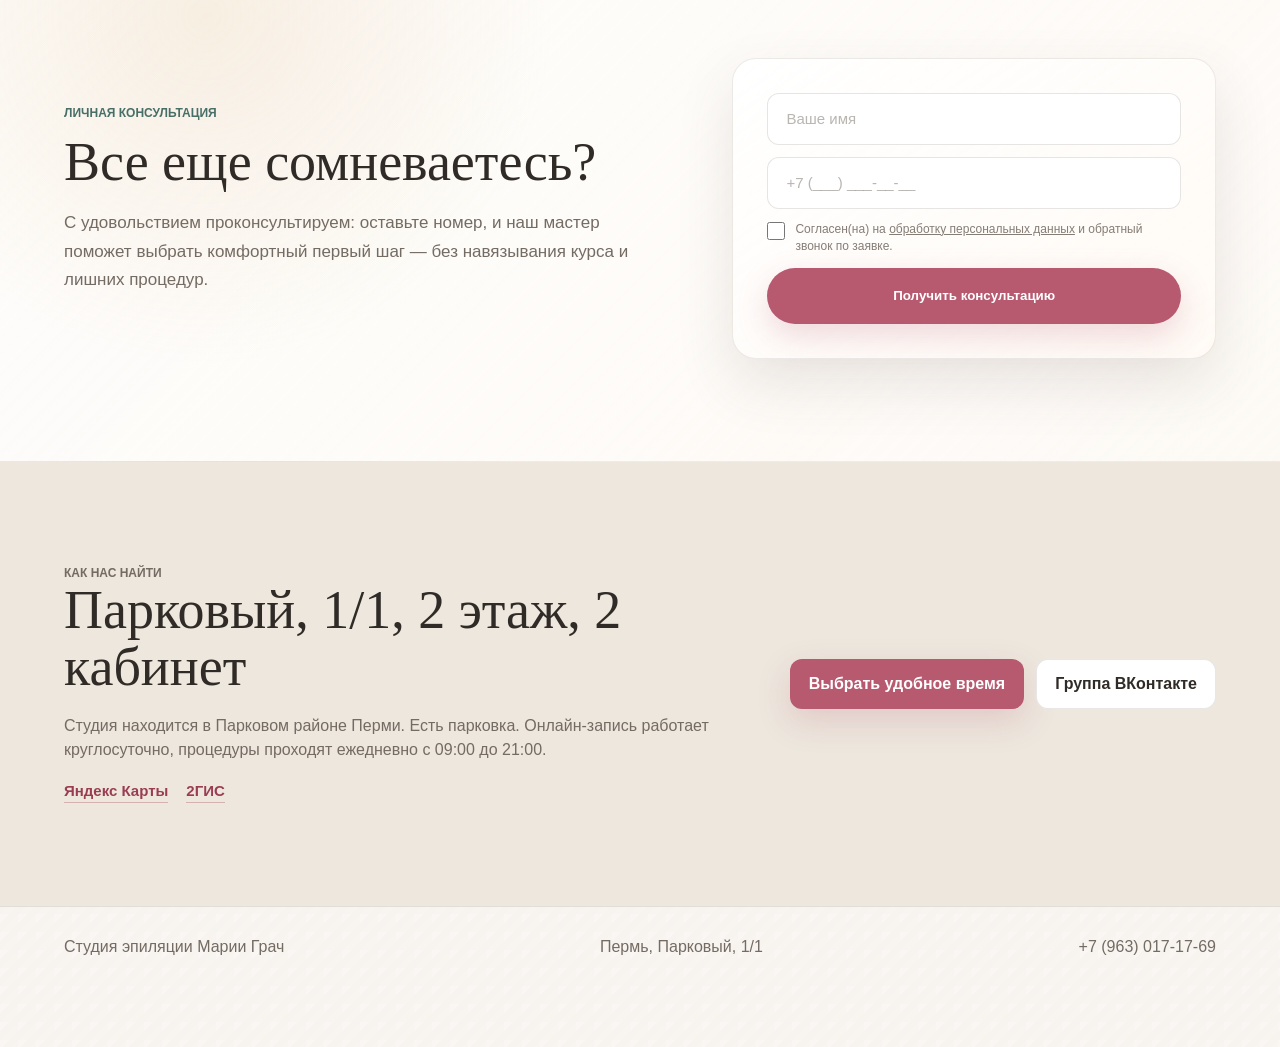
==== commit 0af4bdef: "Optimize image loading and caching" ====
--- a/index.html
+++ b/index.html
@@ -12,6 +12,8 @@
     <meta property="og:url" content="https://www.grach-studio.ru/">
     <meta property="og:image" content="https://www.grach-studio.ru/assets/img/hero.jpg">
     <link rel="canonical" href="https://www.grach-studio.ru/">
+    <link rel="preload" as="image" href="assets/img/hero-mobile.jpg" media="(max-width: 768px)" fetchpriority="high">
+    <link rel="preload" as="image" href="assets/img/hero.jpg" media="(min-width: 769px)" fetchpriority="high">
     <!-- Yandex.Metrika counter -->
     <script type="text/javascript">
         (function(m,e,t,r,i,k,a){
@@ -175,7 +177,7 @@
           <!-- мобильное фото — прямой дочерний элемент flex-контейнера,
                order:-1 работает корректно и показывает его первым -->
           <div class="mobile-hero-photo">
-            <img src="assets/img/hero-mobile.jpg" alt="Мария Грач и Екатерина Климовских в студии эпиляции в Парковом районе Перми">
+            <img src="assets/img/hero-mobile.jpg" width="818" height="1024" alt="Мария Грач и Екатерина Климовских в студии эпиляции в Парковом районе Перми" decoding="async" fetchpriority="high">
           </div>
           <div class="hero-text-container">
             <p class="eyebrow hero-kicker">Пермь • Парковый район</p>
@@ -196,9 +198,7 @@
             </div>
           </div>
         </div>
-        <div class="hero-photo">
-          <img src="assets/img/hero.jpg" alt="Мария Грач и Екатерина Климовских в студии эпиляции в Парковом районе Перми">
-        </div>
+        <div class="hero-photo" role="img" aria-label="Мария Грач и Екатерина Климовских в студии эпиляции в Парковом районе Перми"></div>
       </section>
 
       <section class="intro section">
@@ -234,7 +234,7 @@
         <div class="method-grid">
           <article class="method-card service-direction-card method-laser">
             <h3>Лазерная эпиляция</h3>
-            <img src="assets/img/studio-equipment.jpg" alt="Аппарат для лазерной эпиляции в студии Марии Грач" loading="lazy">
+            <img src="assets/img/studio-equipment.jpg" width="745" height="1280" alt="Аппарат для лазерной эпиляции в студии Марии Грач" loading="lazy" decoding="async">
             <div class="method-copy">
               <p>Современный диодный лазер для комфортной работы с тёмными и русыми волосами. Мастер подбирает параметры под зону, чувствительность кожи и ваш предыдущий опыт эпиляции.</p>
               <ul class="service-list">
@@ -246,7 +246,7 @@
           </article>
           <article class="method-card service-direction-card method-electro">
             <h3>Электроэпиляция</h3>
-            <img src="assets/img/electro.jpg" alt="Электроэпиляция в студии Марии Грач" loading="lazy">
+            <img src="assets/img/electro.jpg" width="564" height="846" alt="Электроэпиляция в студии Марии Грач" loading="lazy" decoding="async">
             <div class="method-copy">
               <p>Единственный доказанный метод полного удаления волос навсегда. Безупречно работает с любым фототипом кожи, включая светлые, седые и жёсткие волосы.</p>
               <ul class="service-list">
@@ -258,7 +258,7 @@
           </article>
           <article class="method-card service-direction-card method-wax">
             <h3>Воск и сахар</h3>
-            <img src="assets/img/wax-result.jpg" alt="Теплый воск для депиляции и шугаринга" loading="lazy">
+            <img src="assets/img/wax-result.jpg" width="1350" height="1800" alt="Теплый воск для депиляции и шугаринга" loading="lazy" decoding="async">
             <div class="method-copy">
               <p>Мгновенная гладкость за один визит без ожидания курса. Хороший выбор перед отпуском, событием или когда нужен понятный результат на 3-4 недели.</p>
               <ul class="service-list">
@@ -310,7 +310,7 @@
         <div class="master-grid">
           <article class="master-card focus">
             <span class="recommend-badge">Рекомендуем • ближайшие окна</span>
-            <img src="assets/img/ekaterina.jpg" alt="Екатерина Климовских, мастер депиляции и электроэпиляции" loading="lazy">
+            <img src="assets/img/ekaterina.jpg" width="960" height="1280" alt="Екатерина Климовских, мастер депиляции и электроэпиляции" loading="lazy" decoding="async">
             <div class="master-body">
               <p class="master-role">Екатерина Климовских • мастер эпиляции</p>
               <h3>Первый визит без лишнего стресса</h3>
@@ -325,7 +325,7 @@
             </div>
           </article>
           <article class="master-card">
-            <img src="assets/img/maria.jpg" alt="Мария Грач, основатель студии и топ-мастер" loading="lazy">
+            <img src="assets/img/maria.jpg" width="960" height="1280" alt="Мария Грач, основатель студии и топ-мастер" loading="lazy" decoding="async">
             <div class="master-body">
               <p class="master-role">Мария Грач • основатель студии / топ-мастер</p>
               <h3>Эксперт по коже и телу</h3>
@@ -344,15 +344,15 @@
         </div>
         <div class="result-grid carousel" aria-label="Галерея результатов и атмосферы">
           <figure>
-            <img src="assets/img/laser-result.jpg" alt="Результат 1 после процедуры эпиляции в студии Марии Грач" loading="lazy">
+            <img src="assets/img/laser-result.jpg" width="960" height="1280" alt="Результат 1 после процедуры эпиляции в студии Марии Грач" loading="lazy" decoding="async">
             <figcaption>Деликатный воск: гладкость и уход за кожей сразу после процедуры.</figcaption>
           </figure>
           <figure>
-            <img src="assets/img/legs-result.jpg" alt="Результат 2 после процедуры эпиляции в студии Марии Грач" loading="lazy">
+            <img src="assets/img/legs-result.jpg" width="960" height="1280" alt="Результат 2 после процедуры эпиляции в студии Марии Грач" loading="lazy" decoding="async">
             <figcaption>Аппаратные методики: индивидуальный подбор параметров для чистой кожи без вросших волос.</figcaption>
           </figure>
           <figure>
-            <img src="assets/img/care.jpg" alt="Профессиональная косметика премиум-класса для ухода после процедур" loading="lazy">
+            <img src="assets/img/care.jpg" width="1350" height="1800" alt="Профессиональная косметика премиум-класса для ухода после процедур" loading="lazy" decoding="async">
             <figcaption>Профессиональный уход: используем сертифицированную косметику и понятные домашние рекомендации.</figcaption>
           </figure>
         </div>
--- a/styles.css
+++ b/styles.css
@@ -210,6 +210,10 @@
   width: 78%;
   min-height: 100%;
   overflow: hidden;
+  background-image: url("assets/img/hero.jpg");
+  background-position: 34% 18%;
+  background-size: cover;
+  background-repeat: no-repeat;
 }
 
 .hero-photo::before {
@@ -227,14 +231,6 @@
     transparent 56%
   );
   pointer-events: none;
-}
-
-.hero-photo img {
-  width: 100%;
-  height: 100%;
-  min-height: min(860px, 100svh);
-  object-fit: cover;
-  object-position: 34% 18%;
 }
 
 .eyebrow {
@@ -2901,8 +2897,8 @@
     );
   }
 
-  .hero-photo img {
-    object-position: 51% 18%;
+  .hero-photo {
+    background-position: 51% 18%;
   }
 }
 
@@ -2911,8 +2907,8 @@
     width: 86%;
   }
 
-  .hero-photo img {
-    object-position: 48% 18%;
+  .hero-photo {
+    background-position: 48% 18%;
   }
 }
 
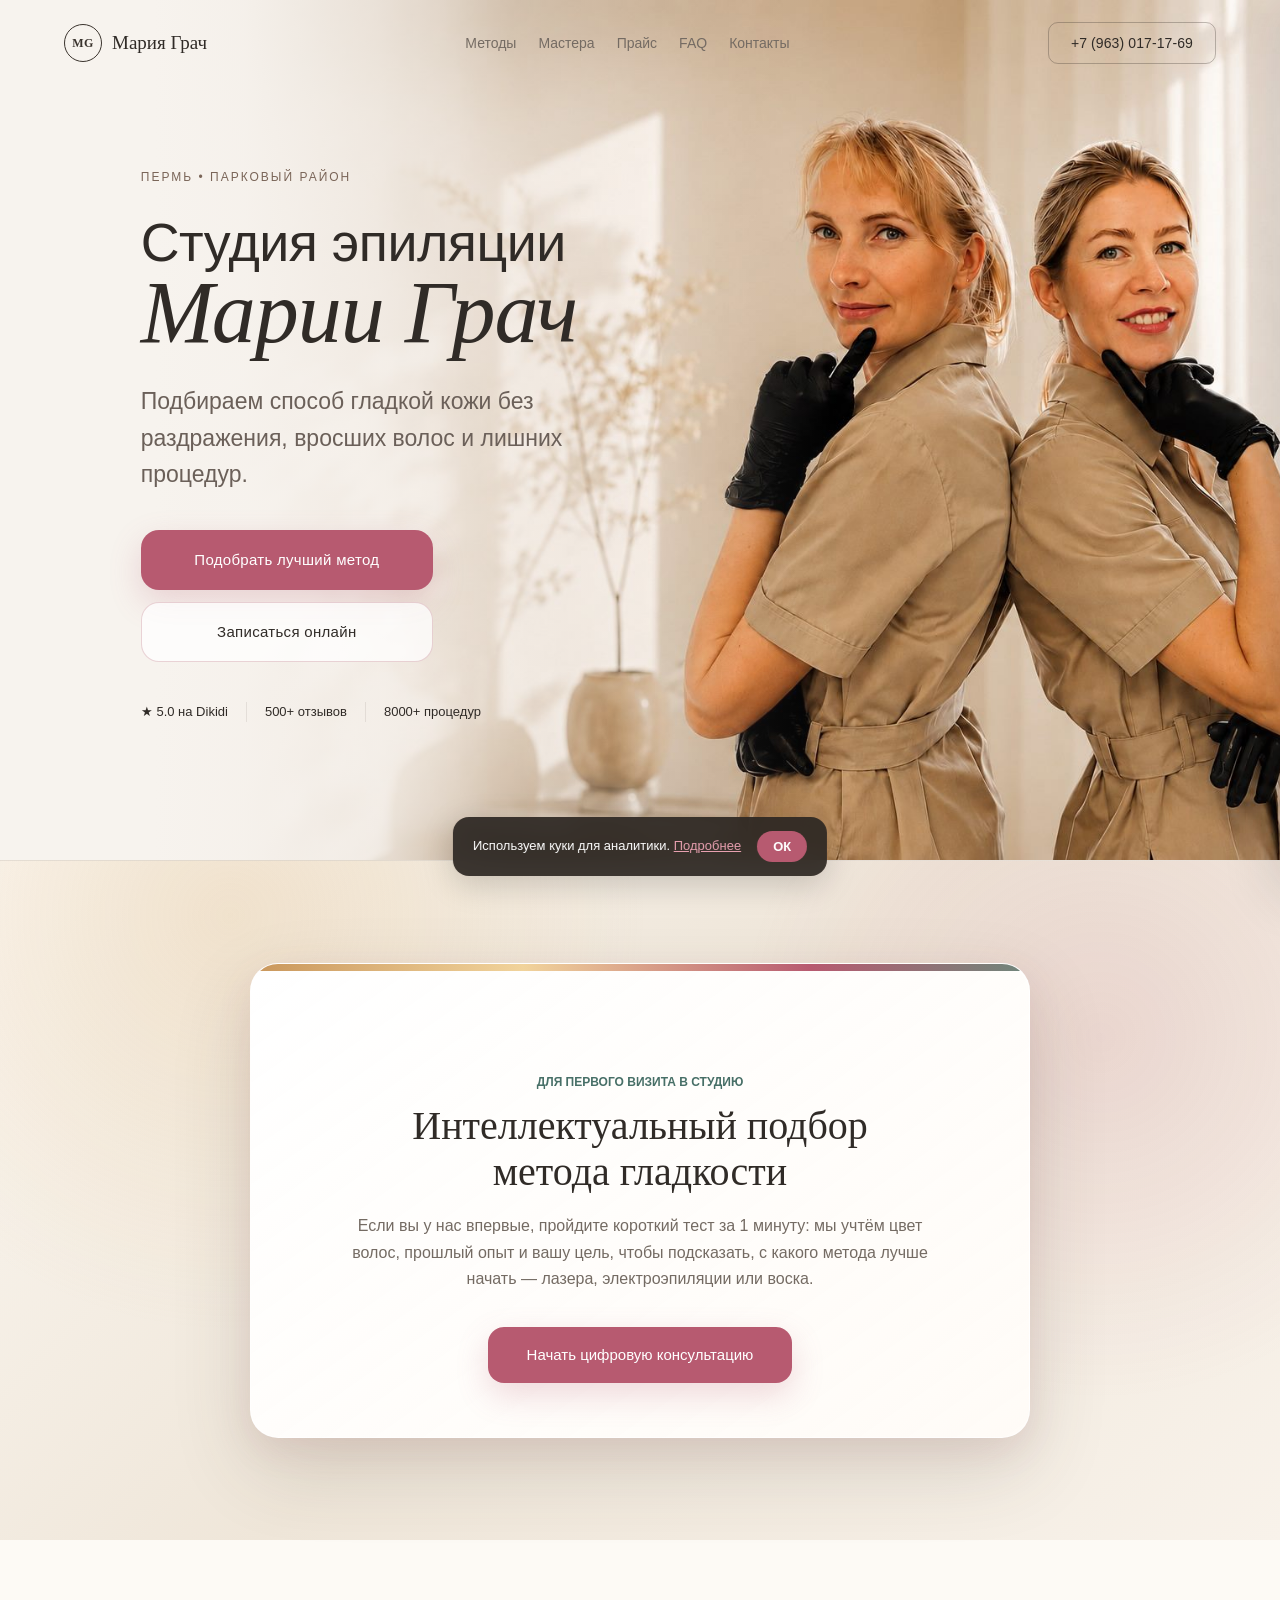
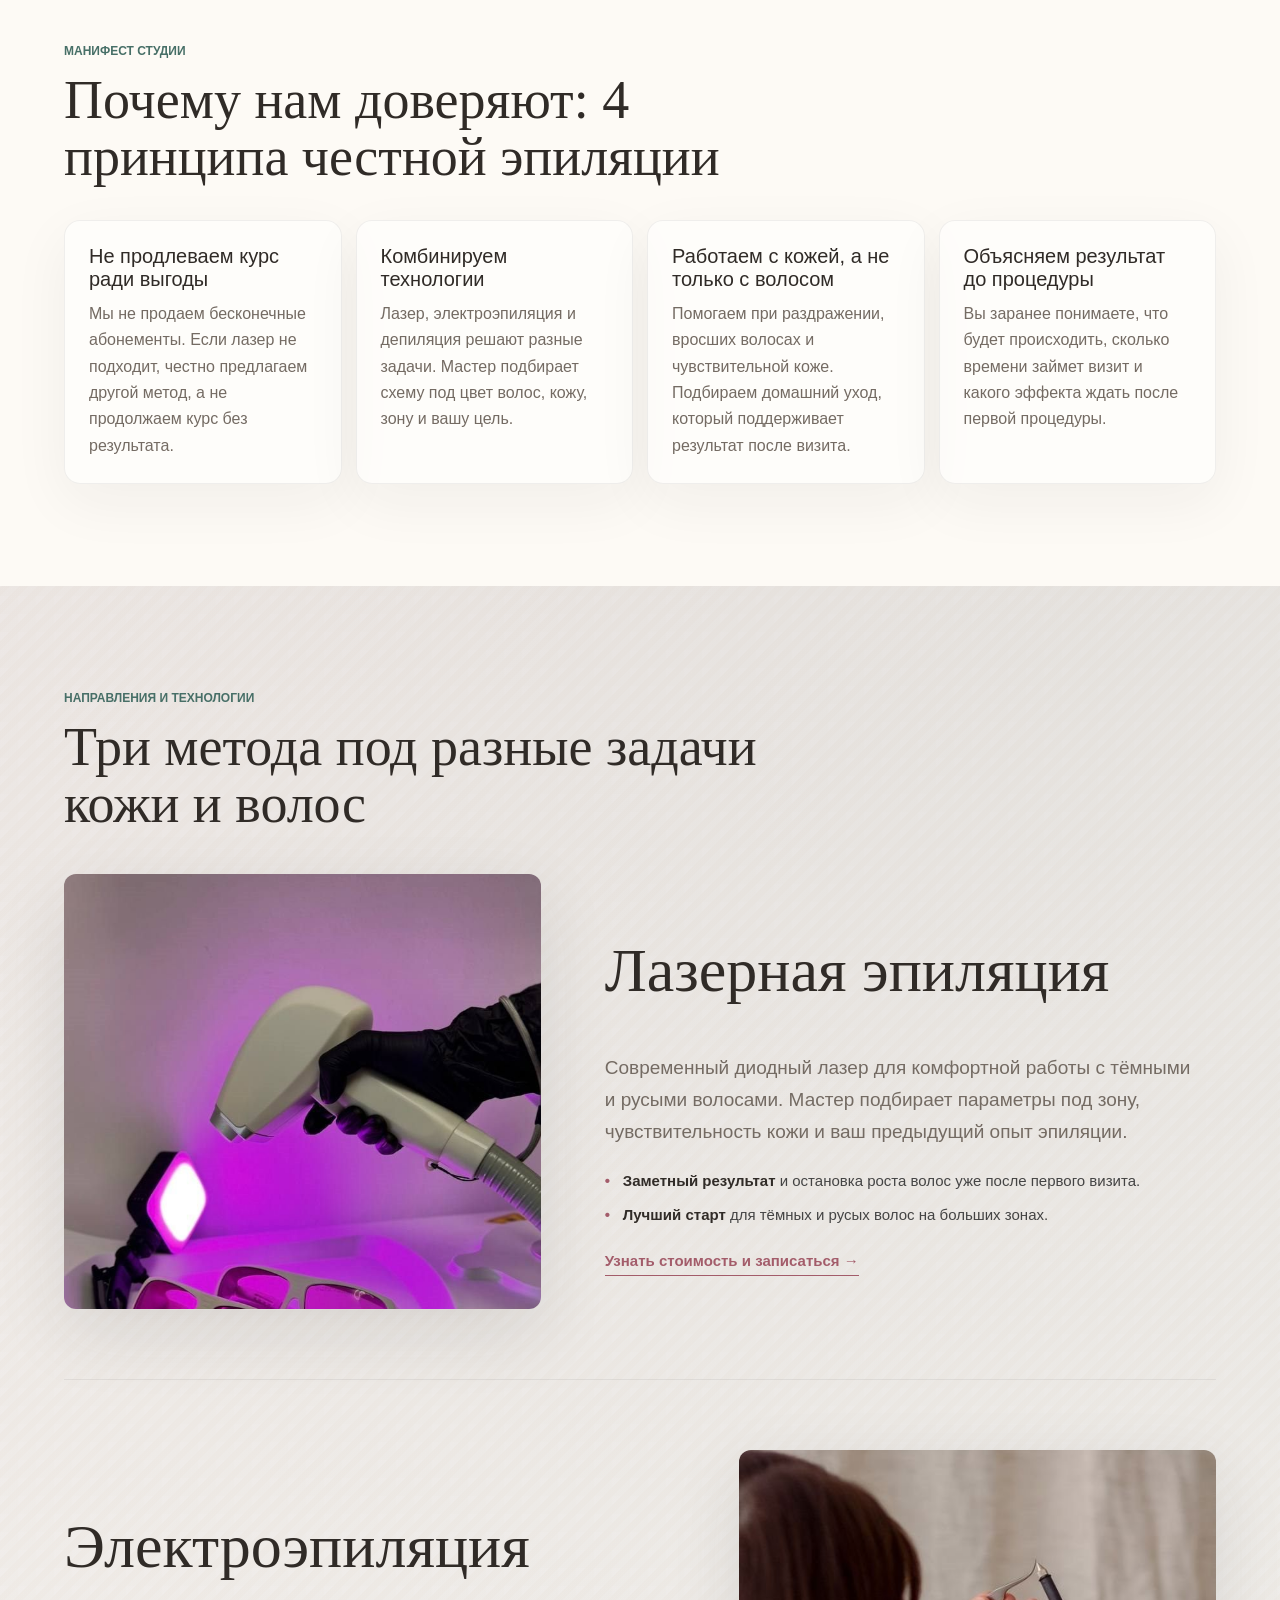
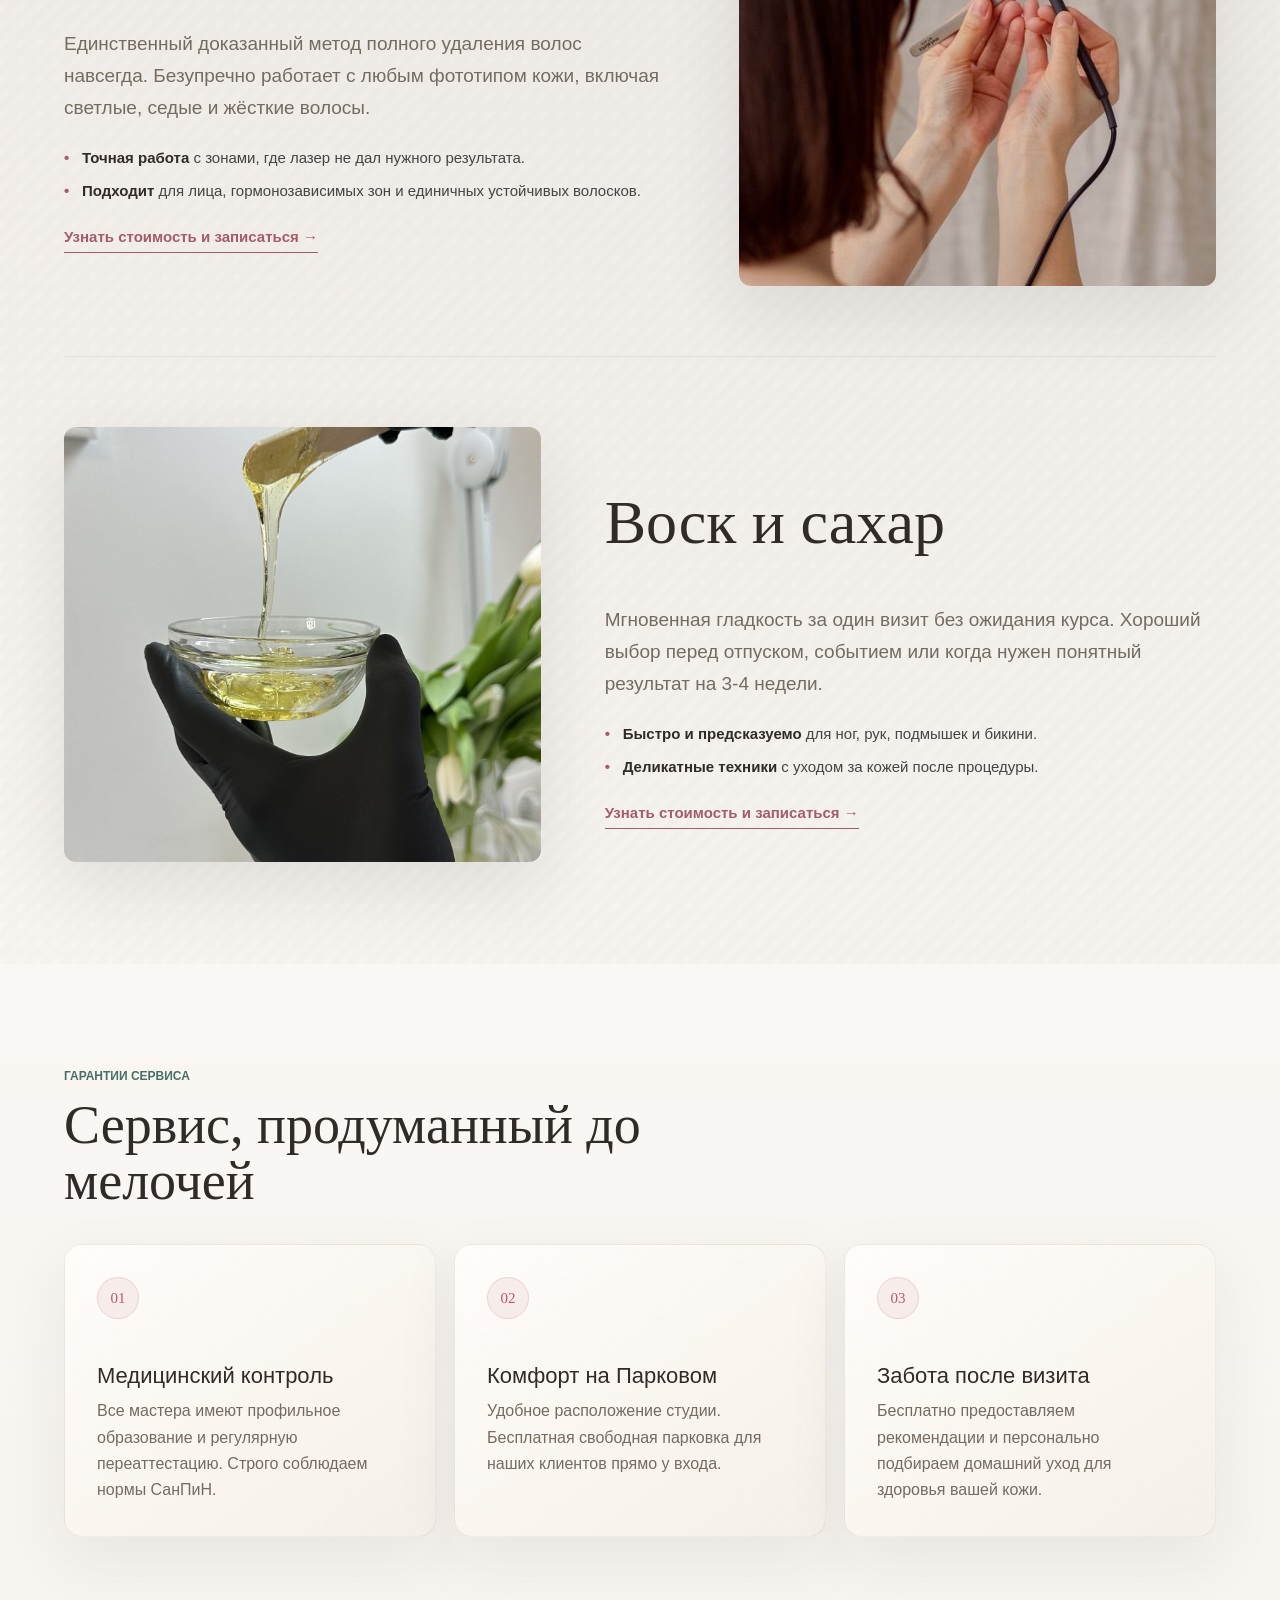
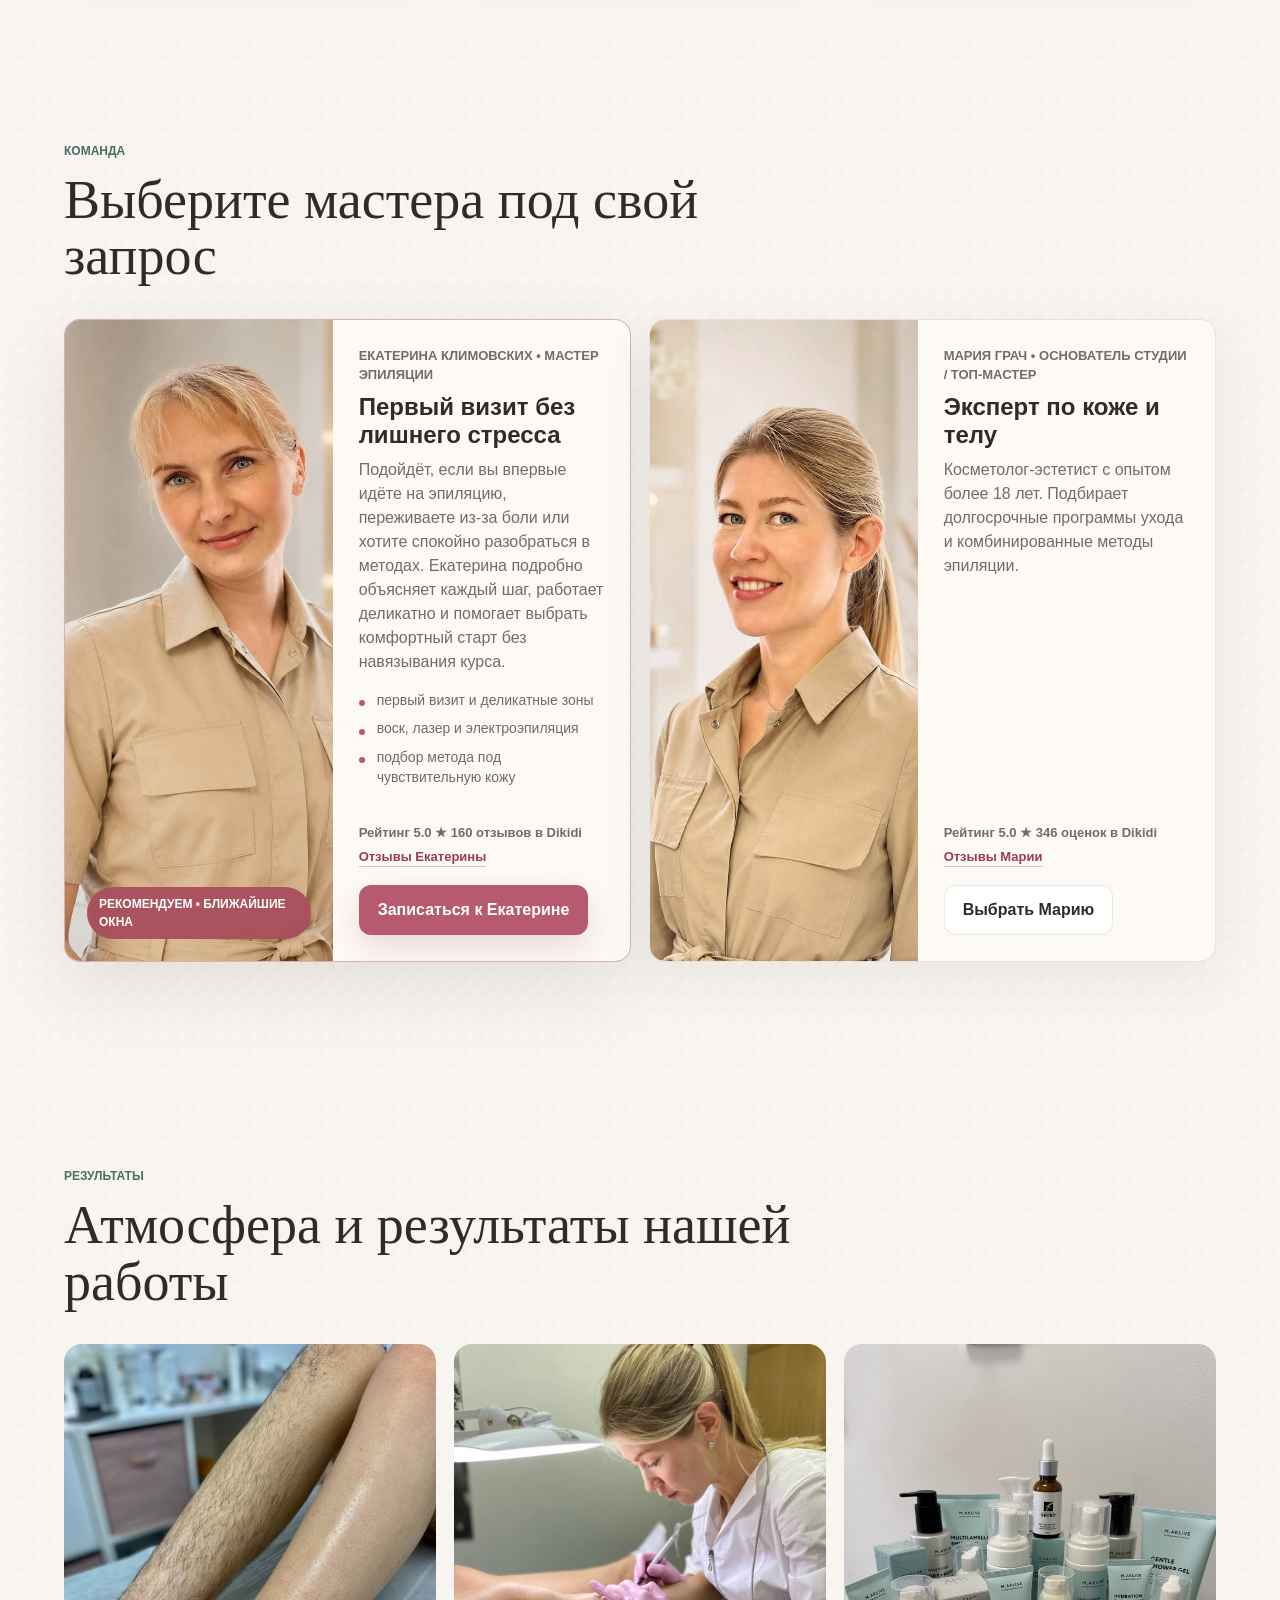
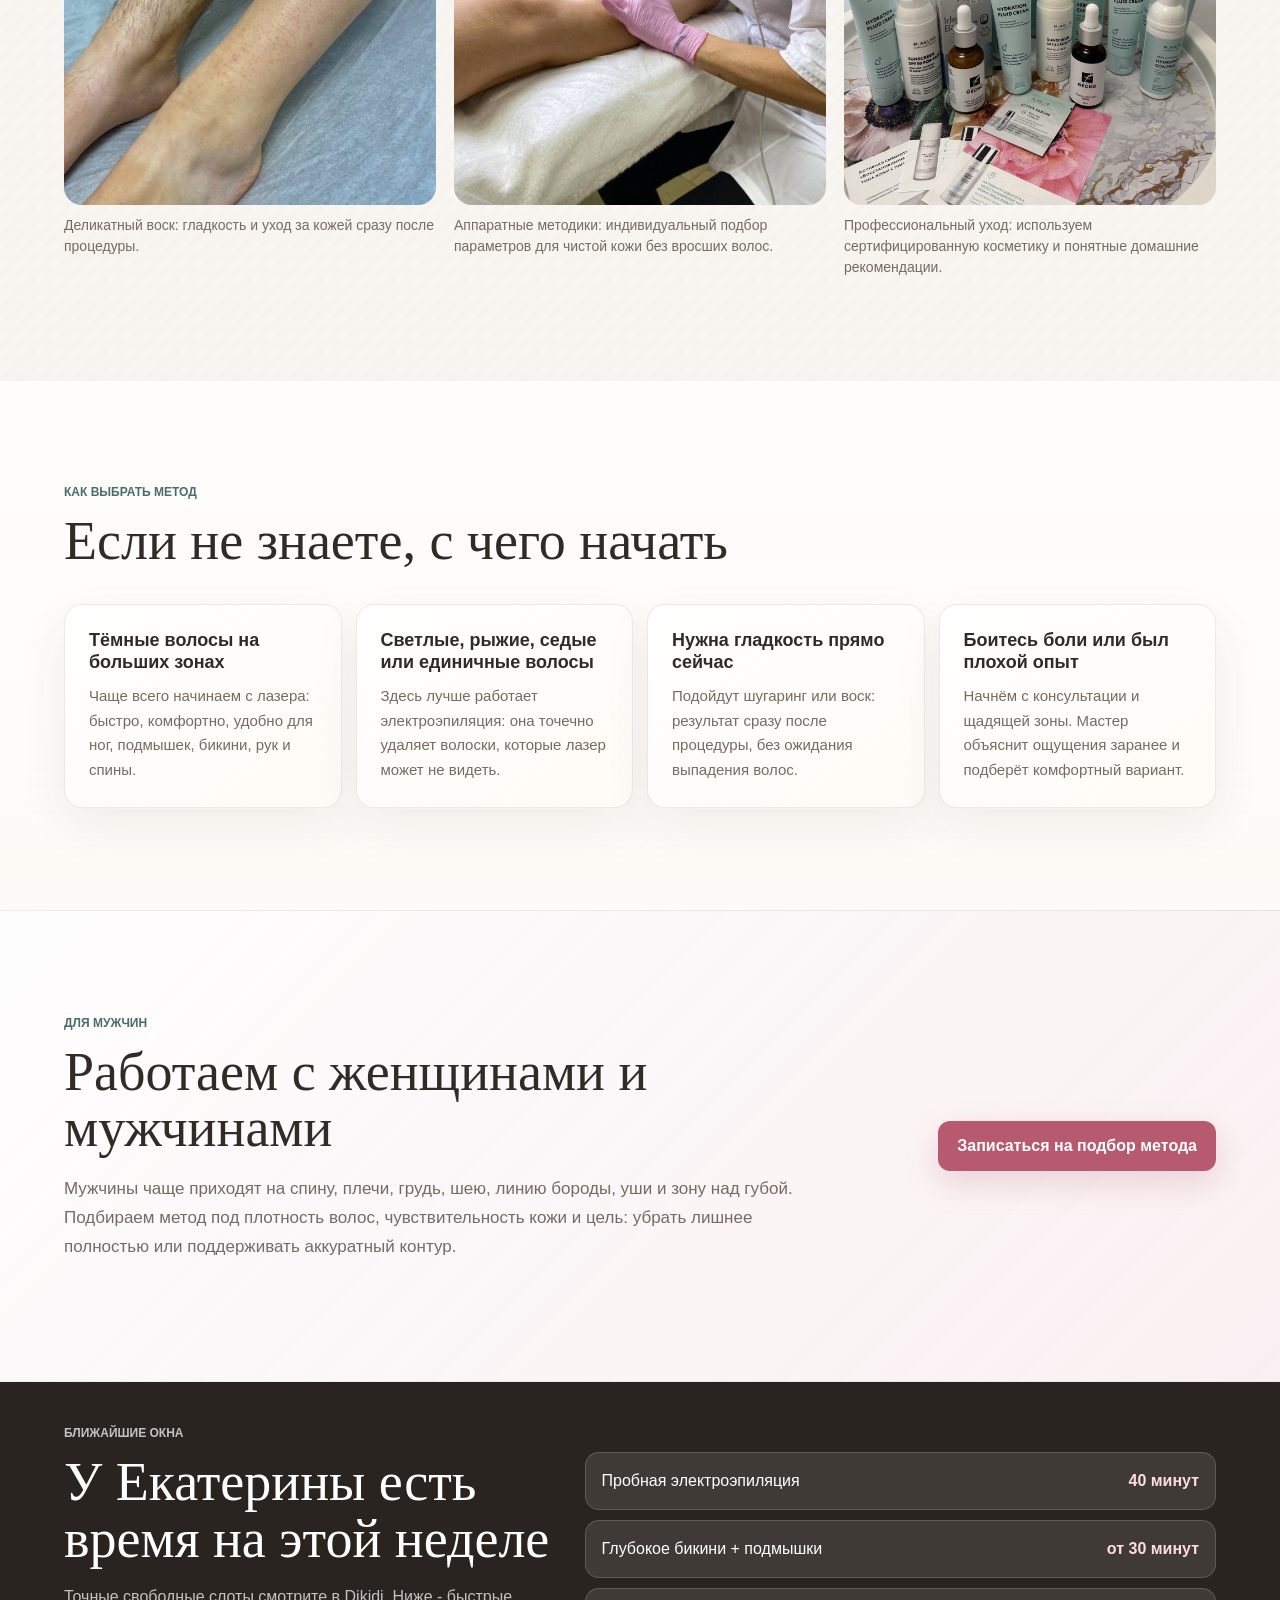
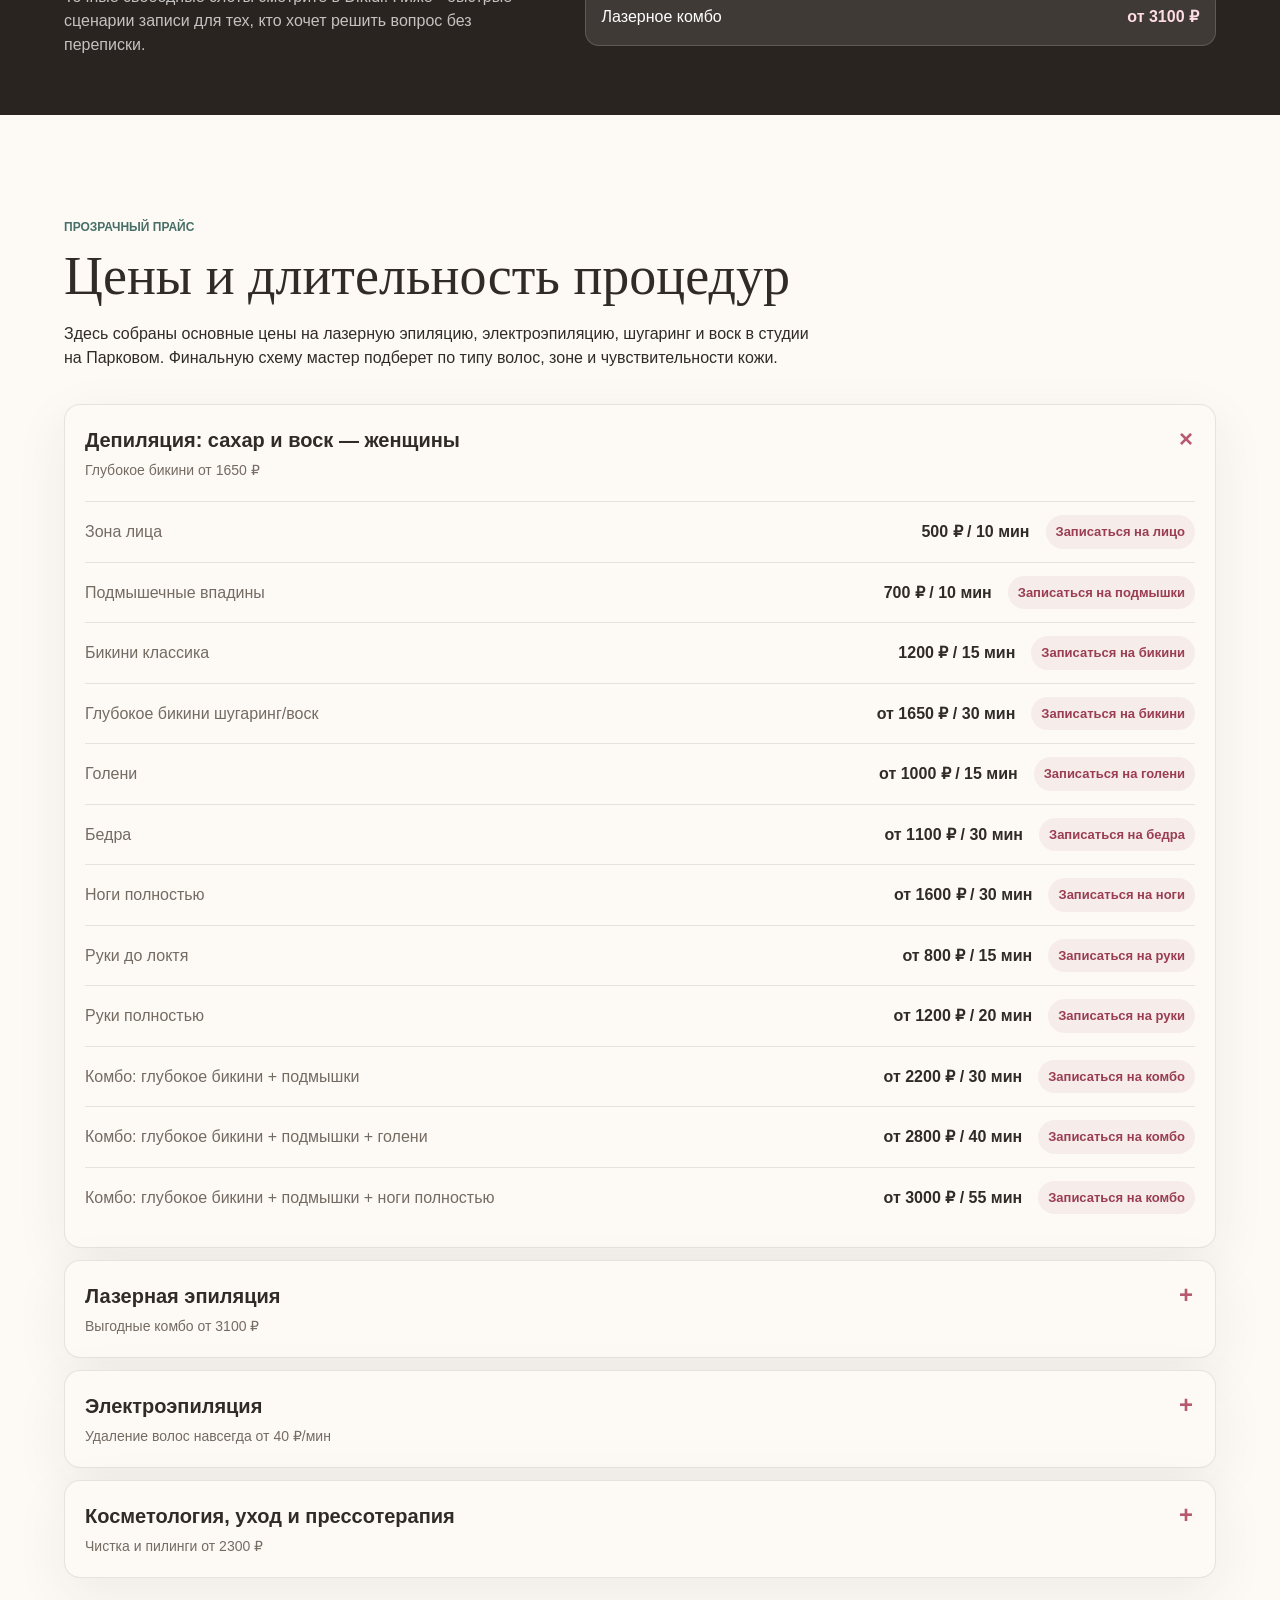
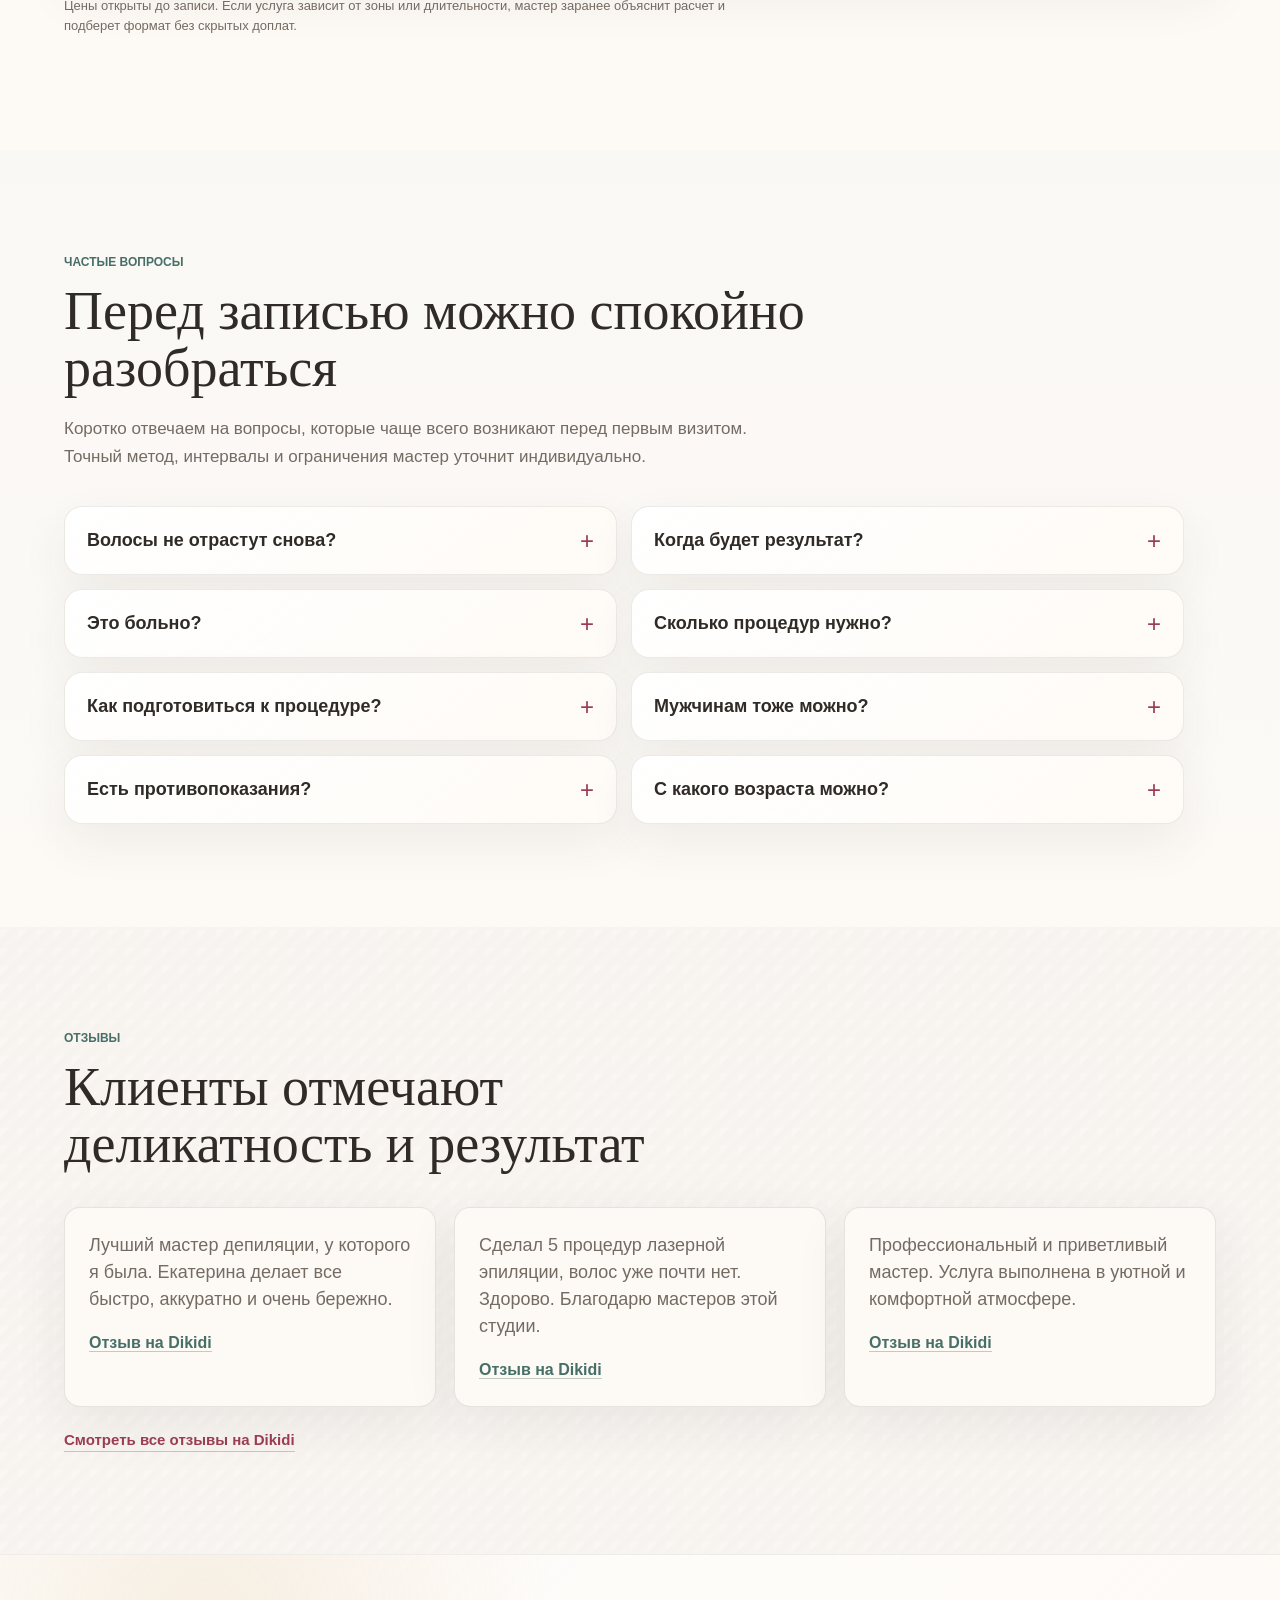
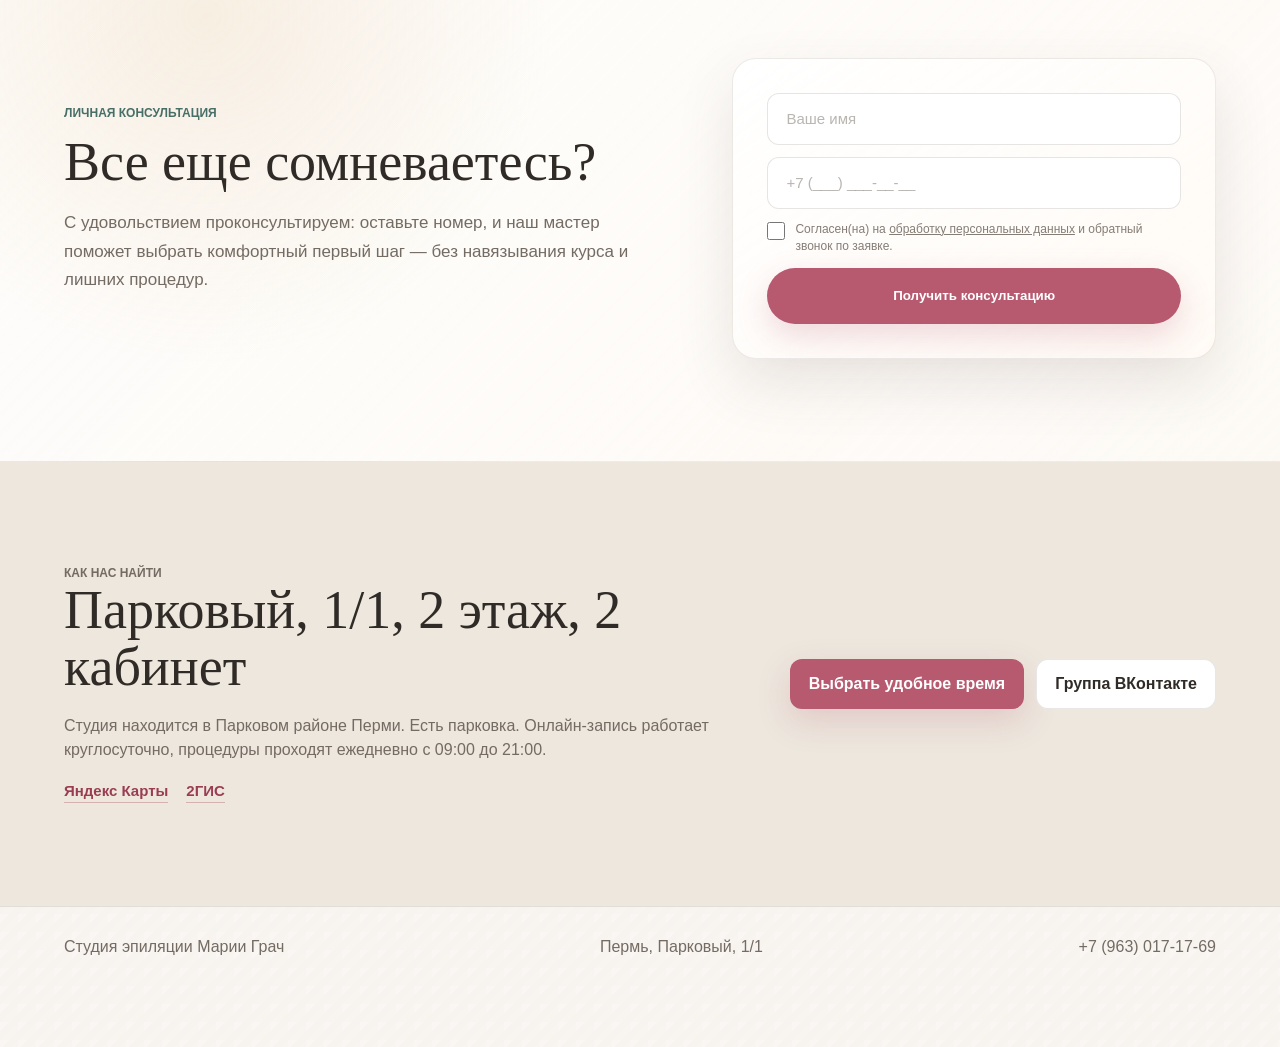
==== commit ea9b8f48: "Place master badge within photo" ====
--- a/index.html
+++ b/index.html
@@ -309,8 +309,10 @@
         </div>
         <div class="master-grid">
           <article class="master-card focus">
-            <span class="recommend-badge">Рекомендуем • ближайшие окна</span>
-            <img src="assets/img/ekaterina.jpg" width="960" height="1280" alt="Екатерина Климовских, мастер депиляции и электроэпиляции" loading="lazy" decoding="async">
+            <div class="master-photo">
+              <img src="assets/img/ekaterina.jpg" width="960" height="1280" alt="Екатерина Климовских, мастер депиляции и электроэпиляции" loading="lazy" decoding="async">
+              <span class="recommend-badge">Рекомендуем • ближайшие окна</span>
+            </div>
             <div class="master-body">
               <p class="master-role">Екатерина Климовских • мастер эпиляции</p>
               <h3>Первый визит без лишнего стресса</h3>
--- a/styles.css
+++ b/styles.css
@@ -1000,7 +1000,14 @@
   overflow: hidden;
 }
 
+.master-photo {
+  position: relative;
+  min-height: 430px;
+}
+
 .master-card img {
+  display: block;
+  width: 100%;
   height: 100%;
   min-height: 430px;
   object-fit: cover;
@@ -1712,13 +1719,18 @@
     grid-template-columns: 1fr;
   }
 
+  .master-photo {
+    min-height: 0;
+  }
+
   .master-card img {
     min-height: 0;
     height: 520px;
   }
 
   .recommend-badge {
-    top: 460px;
+    top: auto;
+    bottom: 22px;
   }
 
   .contact-actions {
@@ -2706,15 +2718,18 @@
   }
 
   .cookie-banner {
-    grid-template-columns: 1fr;
+    grid-template-columns: minmax(0, 1fr) auto;
     align-items: center;
-    justify-items: stretch;
+    justify-items: initial;
+    padding: 8px 10px;
+    gap: 8px;
   }
 
   .cookie-btn {
-    min-width: 48px;
+    width: auto;
+    min-width: 64px;
     min-height: 34px;
-    padding-inline: 14px;
+    padding: 7px 14px;
   }
 }
 
@@ -2921,7 +2936,8 @@
 
 @media (max-width: 1100px) and (min-width: 769px) {
   .recommend-badge {
-    top: 452px;
+    top: auto;
+    bottom: 22px;
     left: 18px;
     transform: none;
     max-width: calc(100% - 40px);
@@ -2931,8 +2947,8 @@
 
 @media (max-width: 768px) {
   .recommend-badge {
-    top: 452px;
-    bottom: auto;
+    top: auto;
+    bottom: 22px;
     left: 18px;
     max-width: calc(100% - 36px);
   }
@@ -2940,6 +2956,6 @@
 
 @media (max-width: 600px) {
   .recommend-badge {
-    top: 304px;
-  }
-}
+    bottom: 22px;
+  }
+}
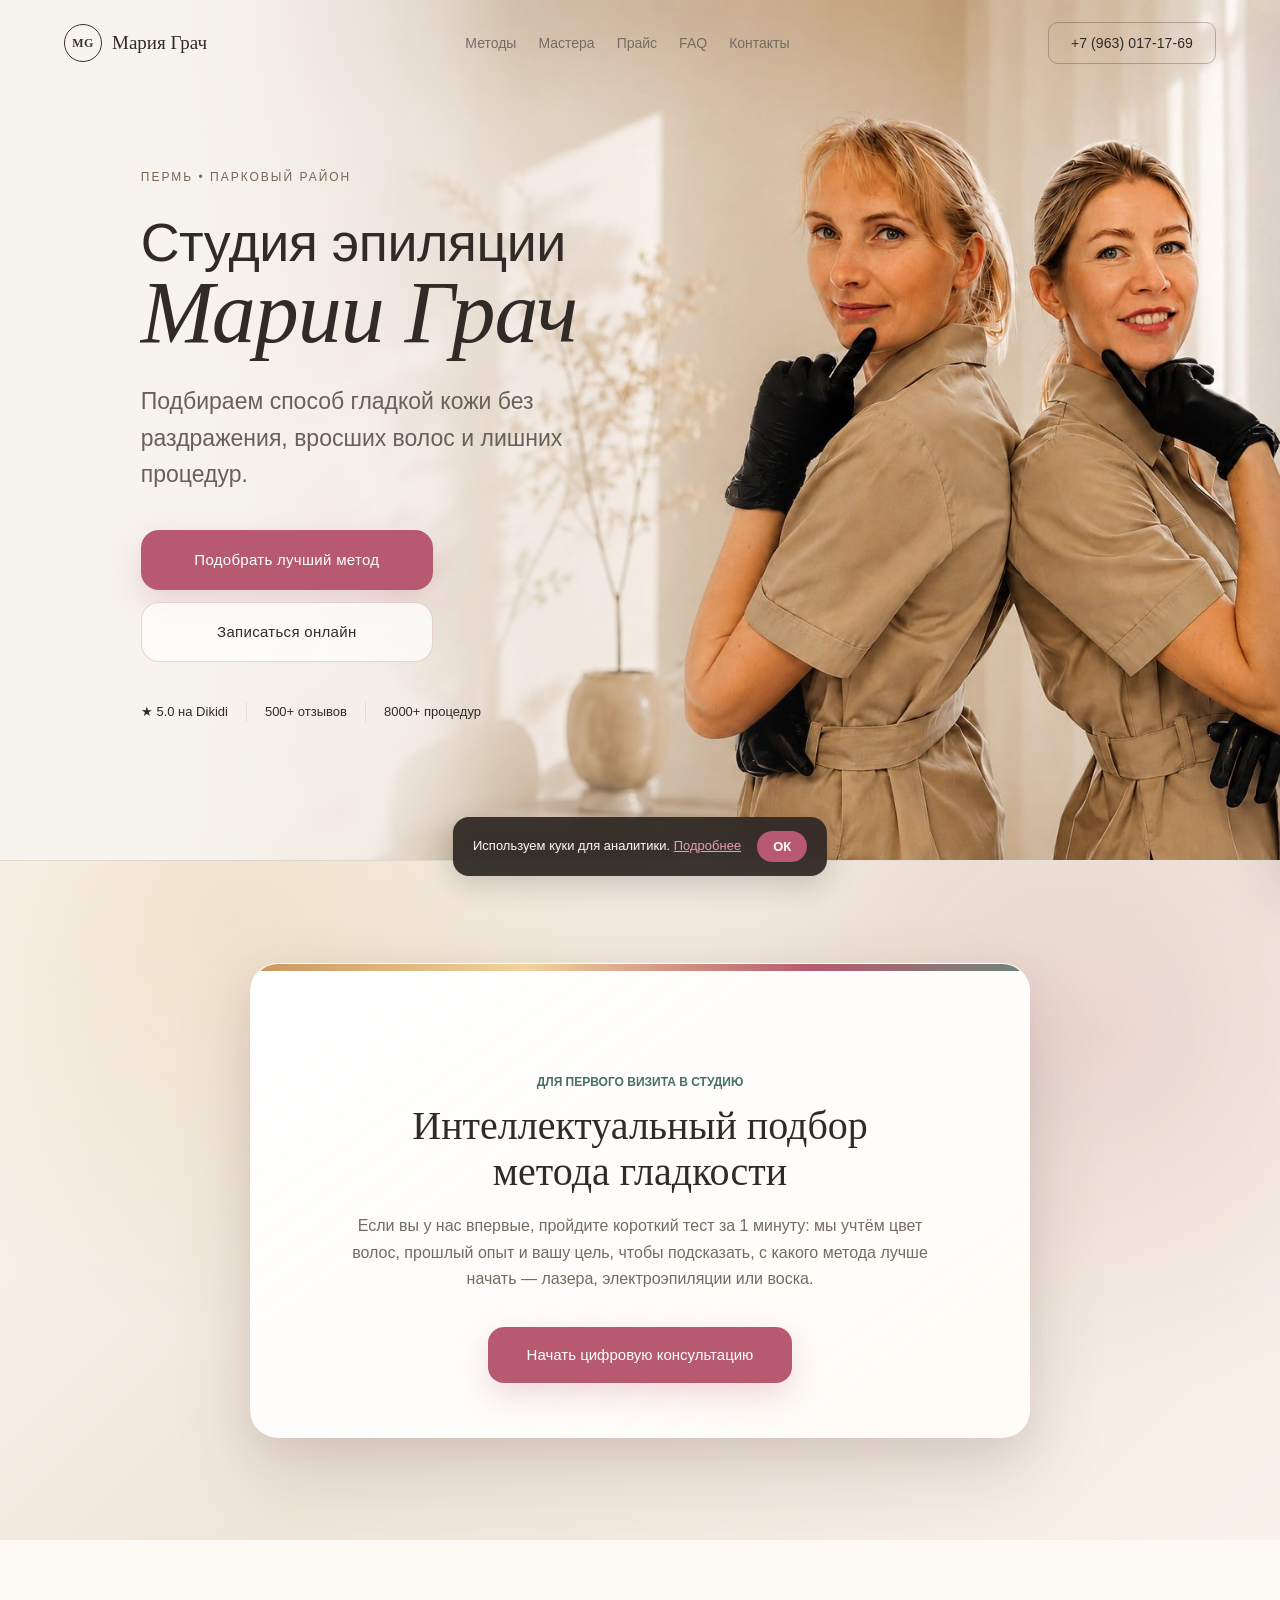
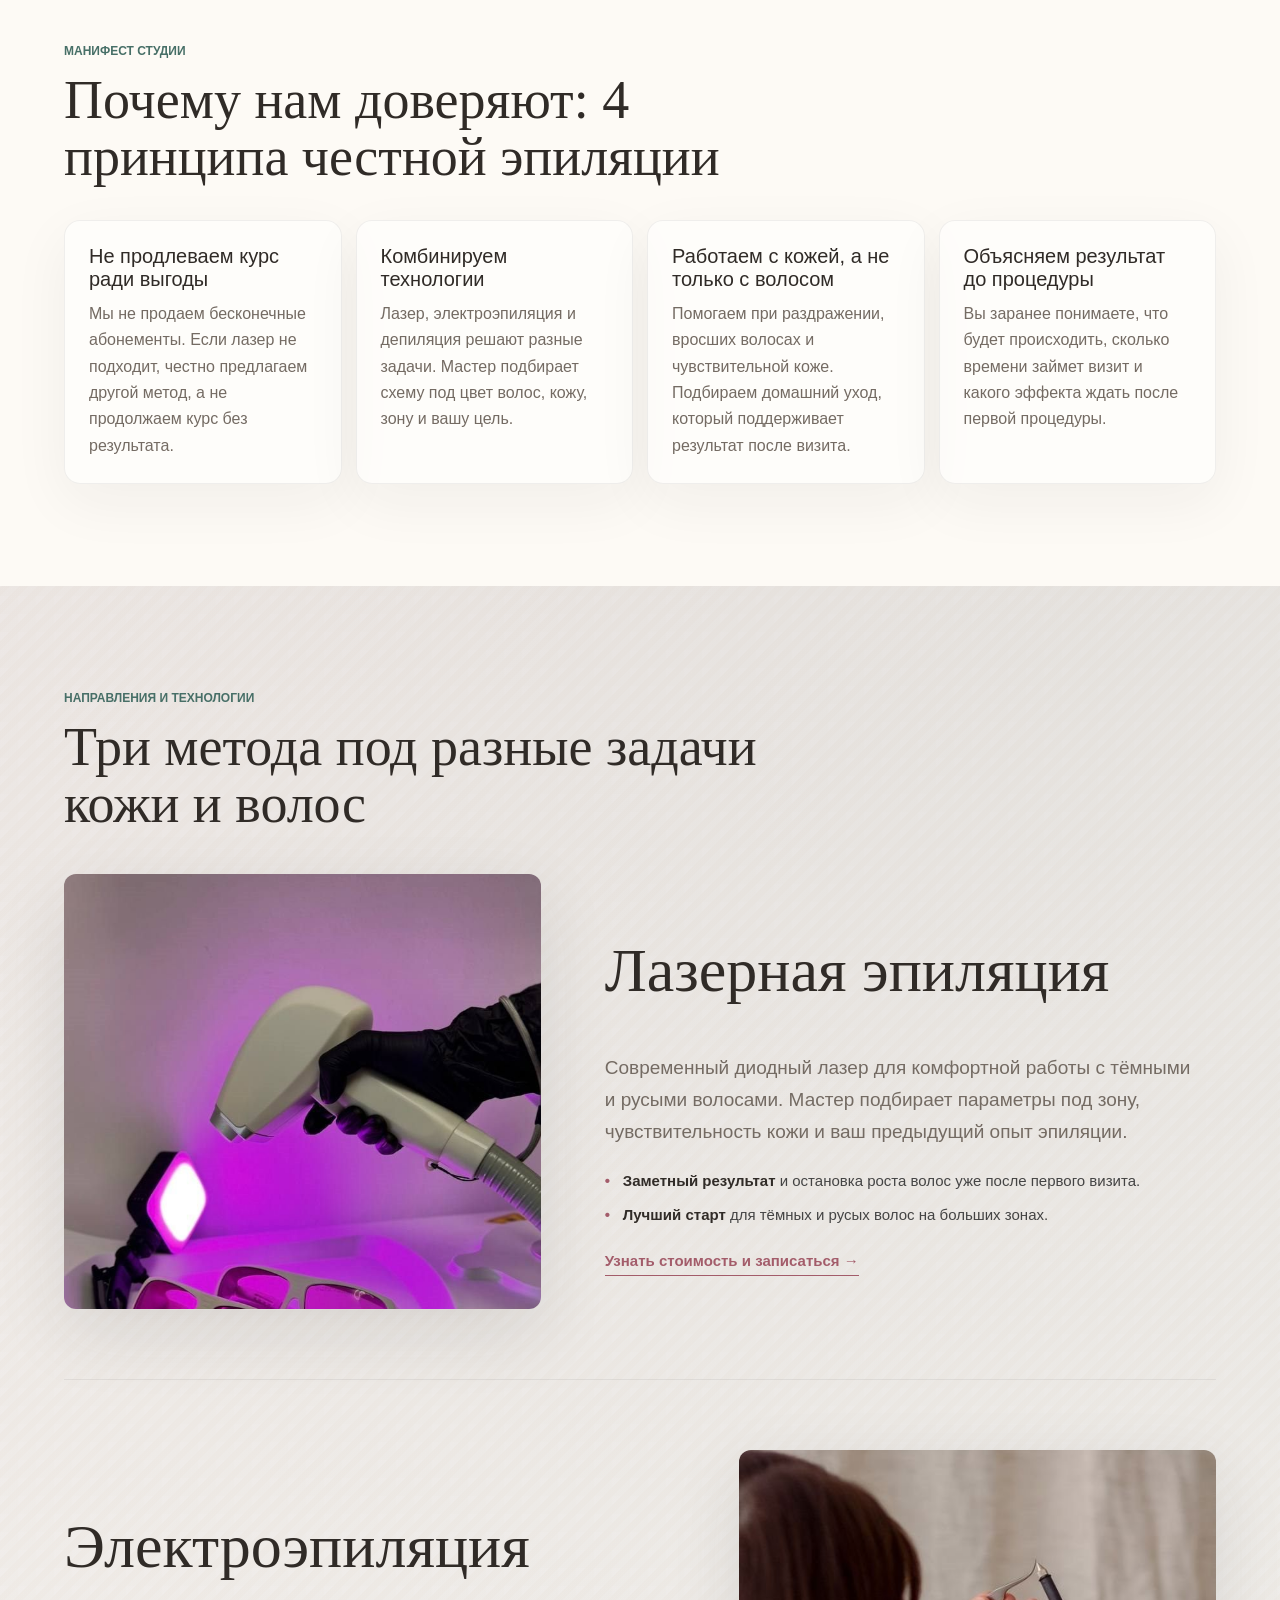
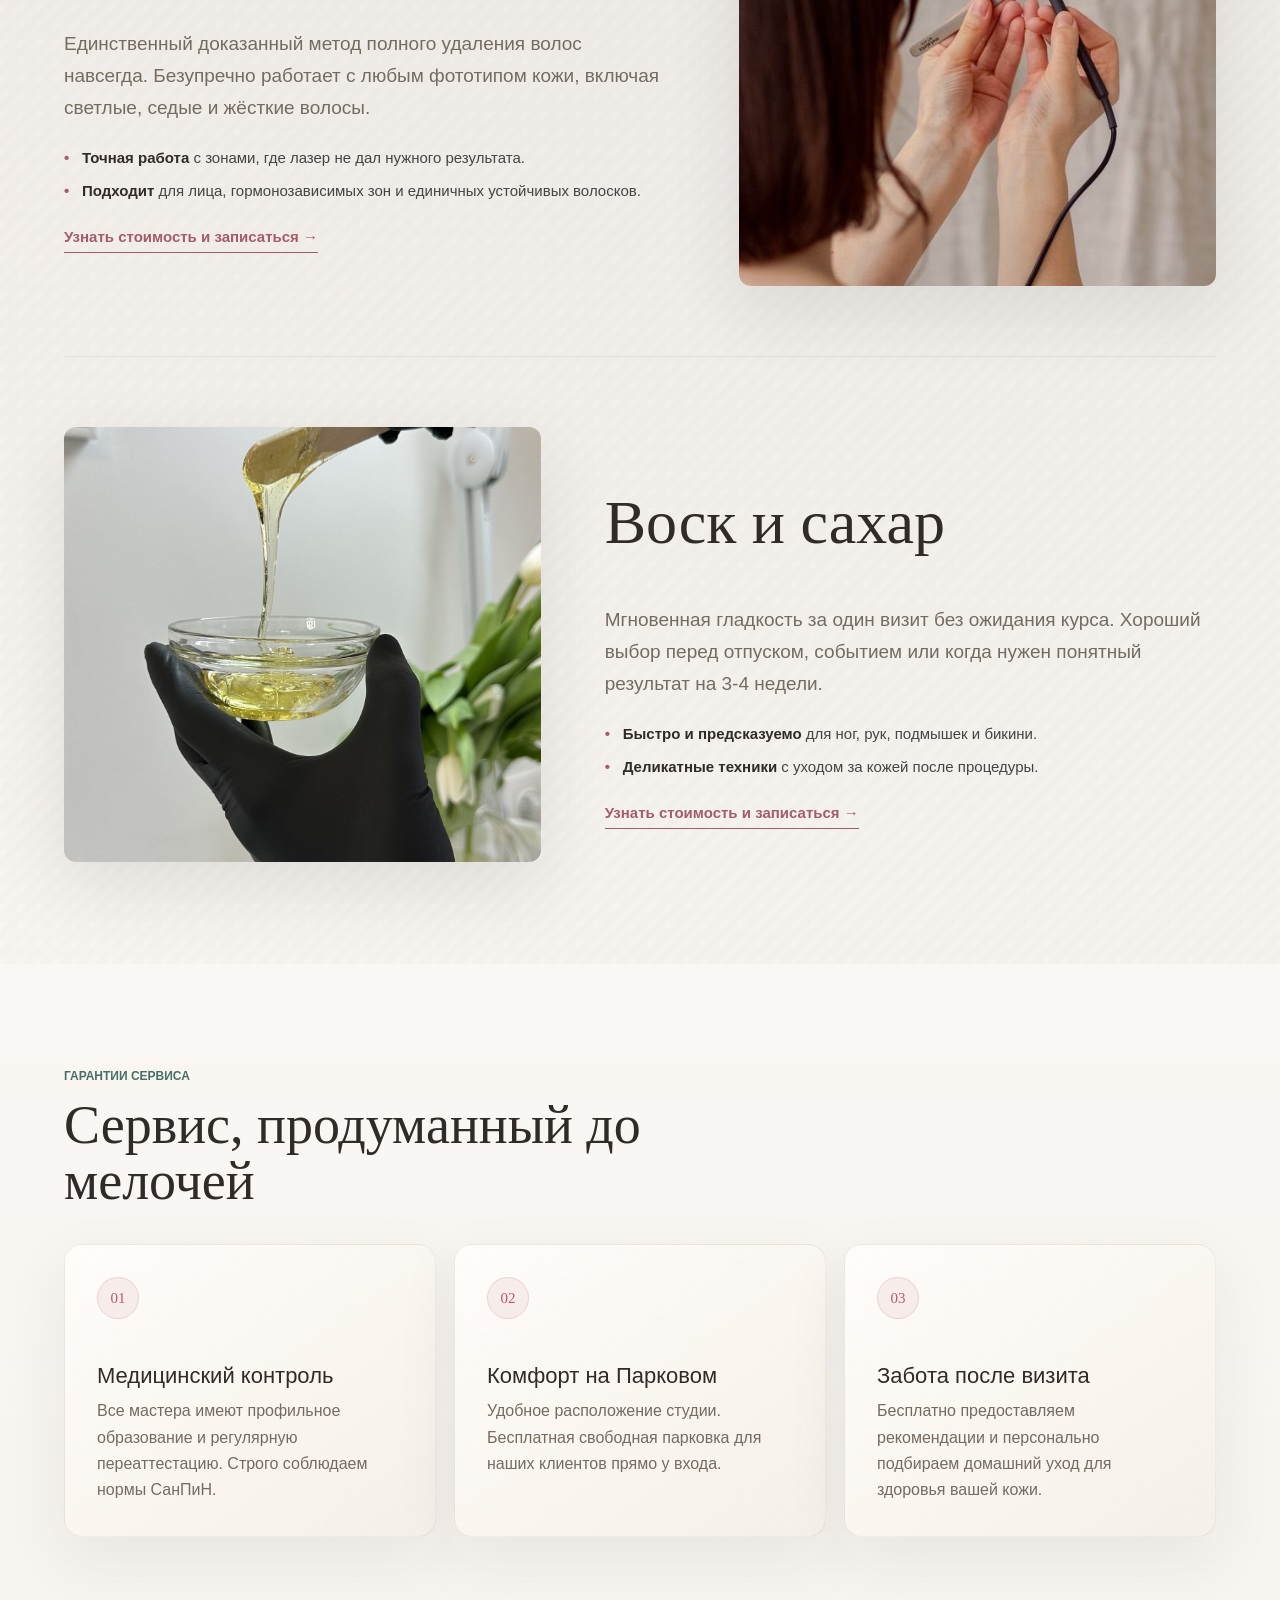
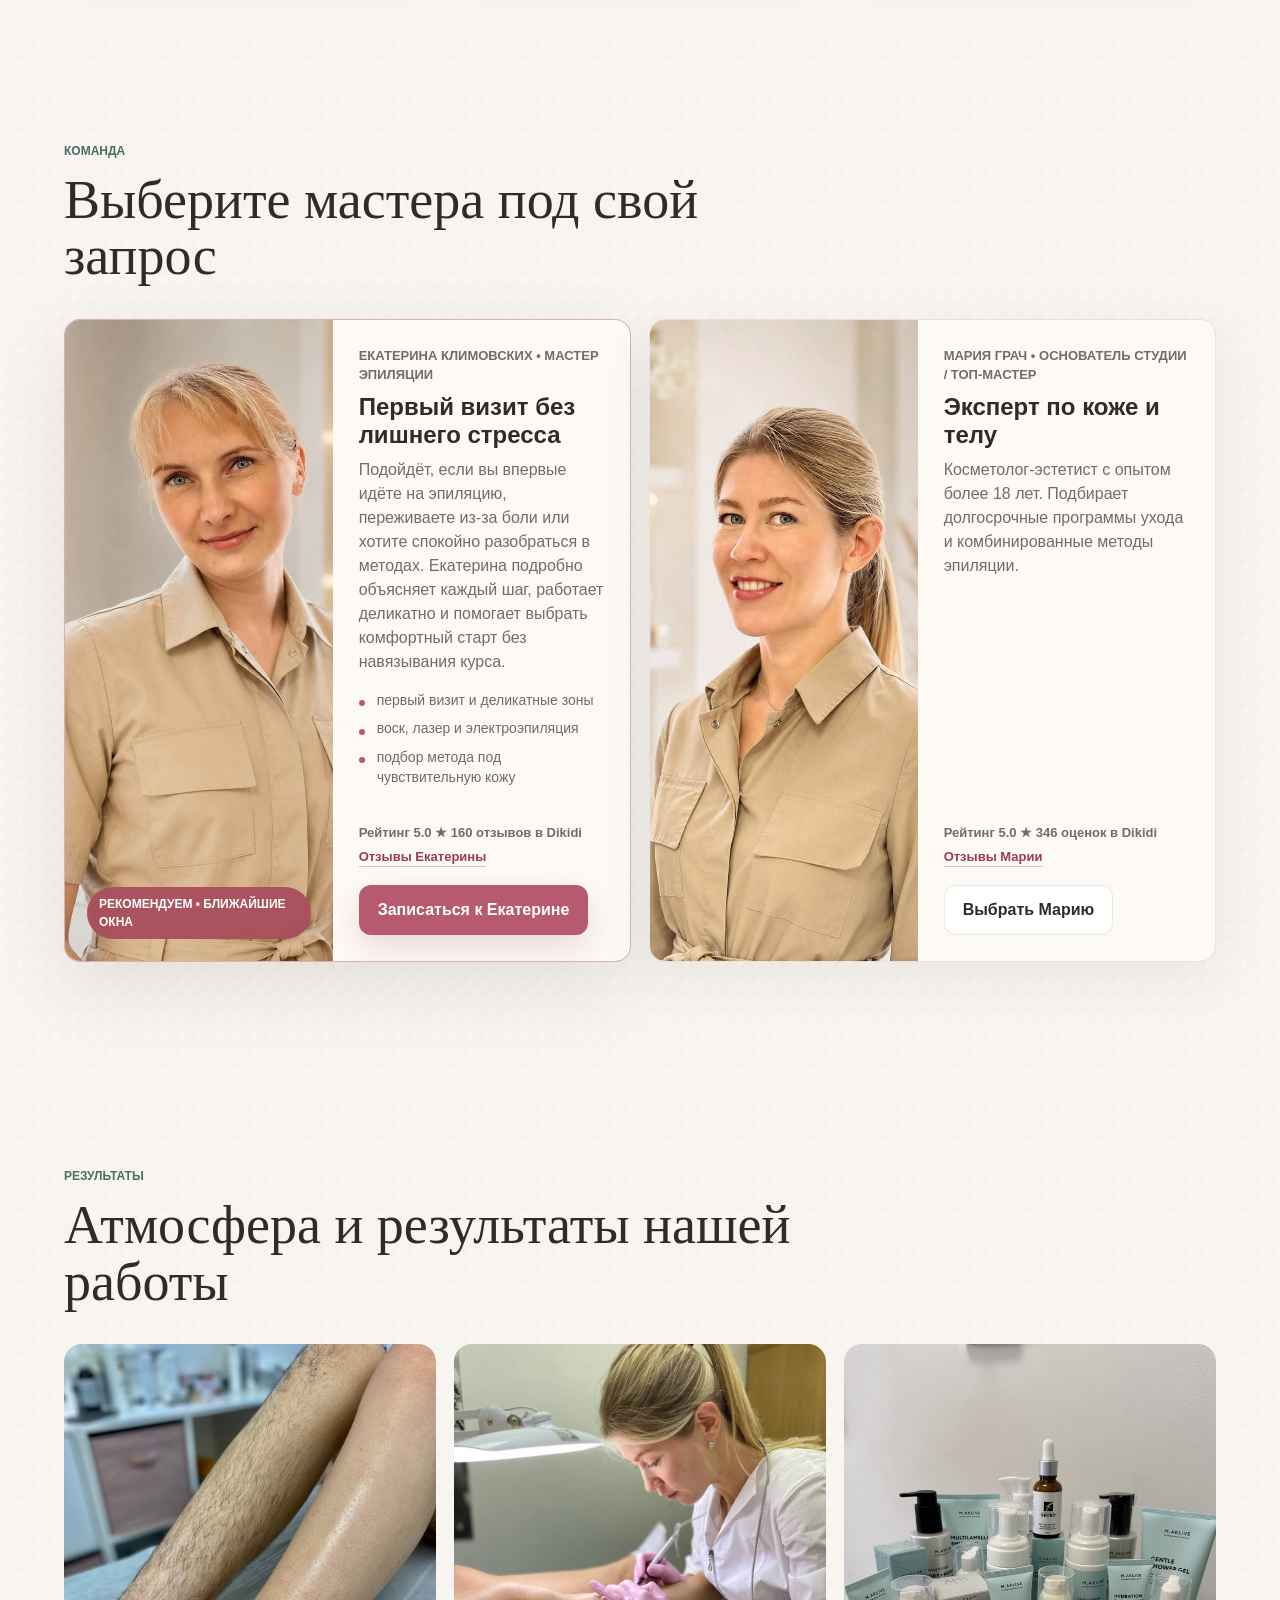
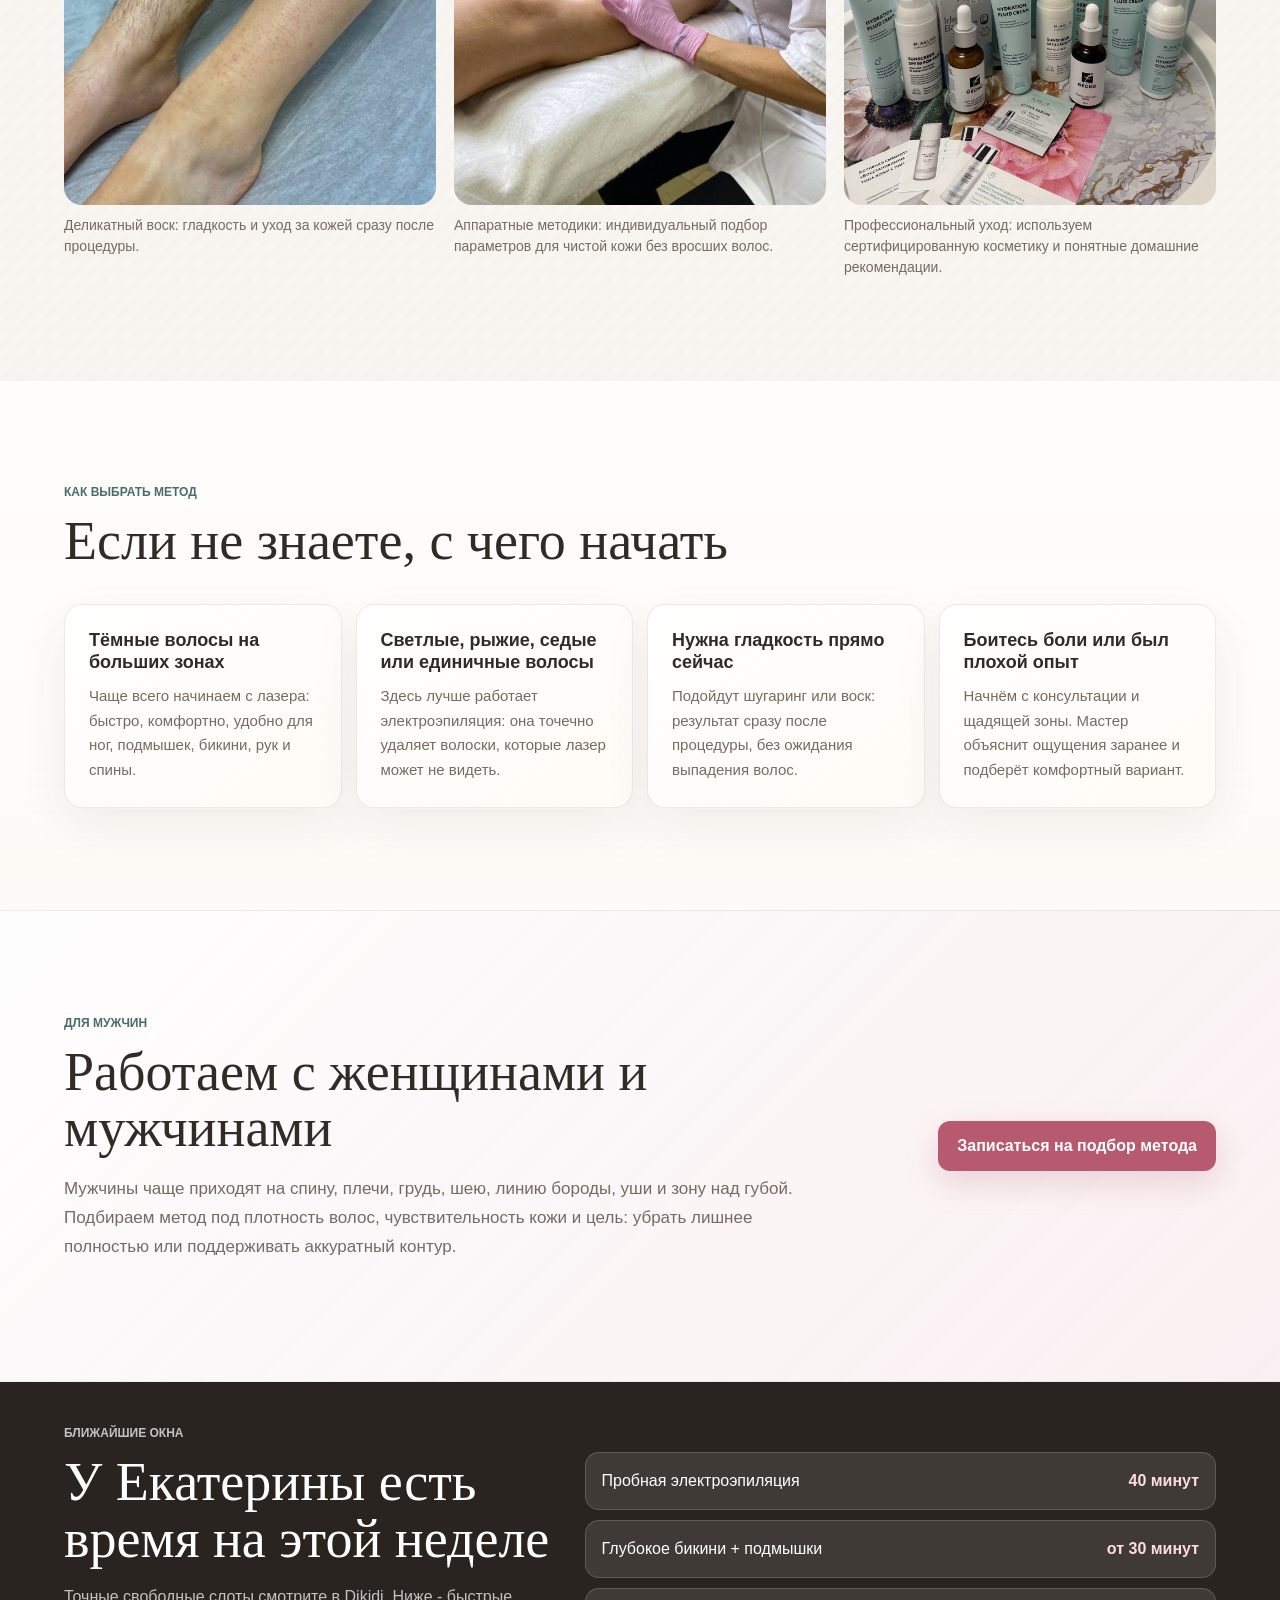
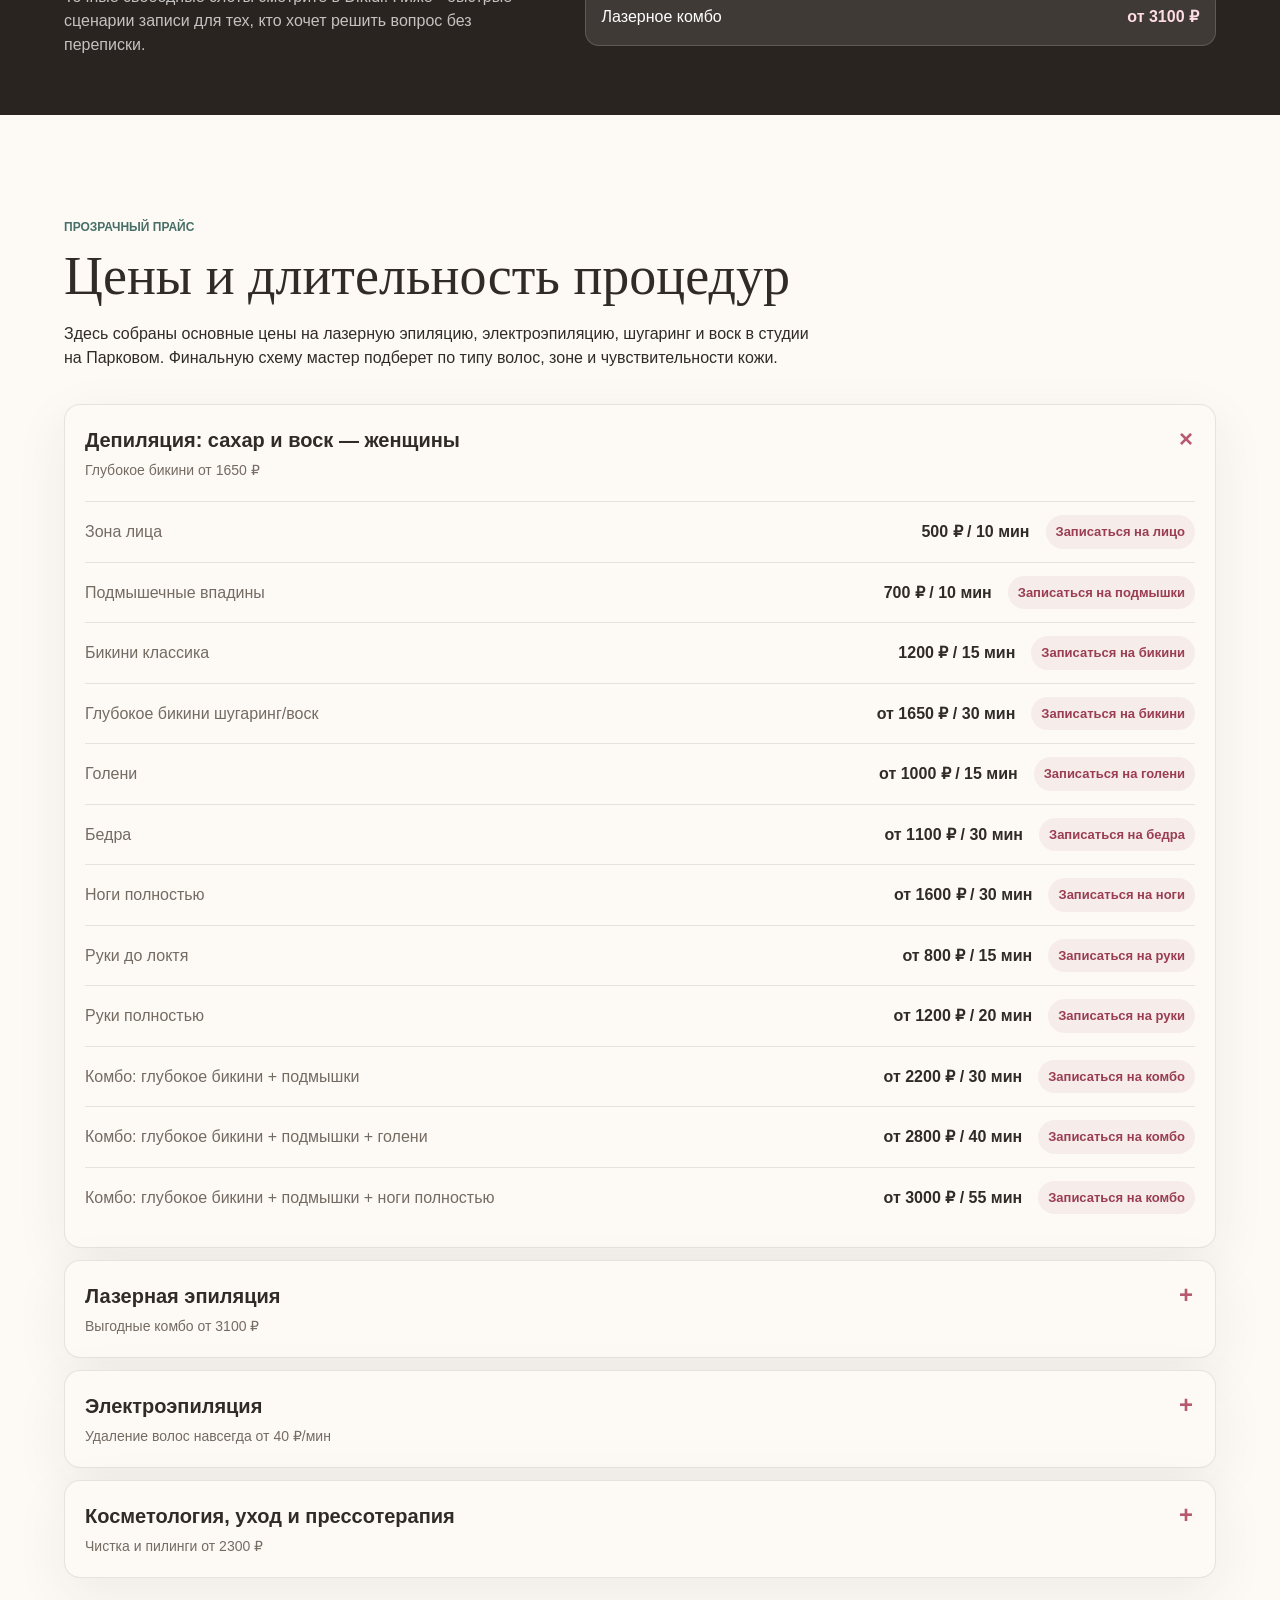
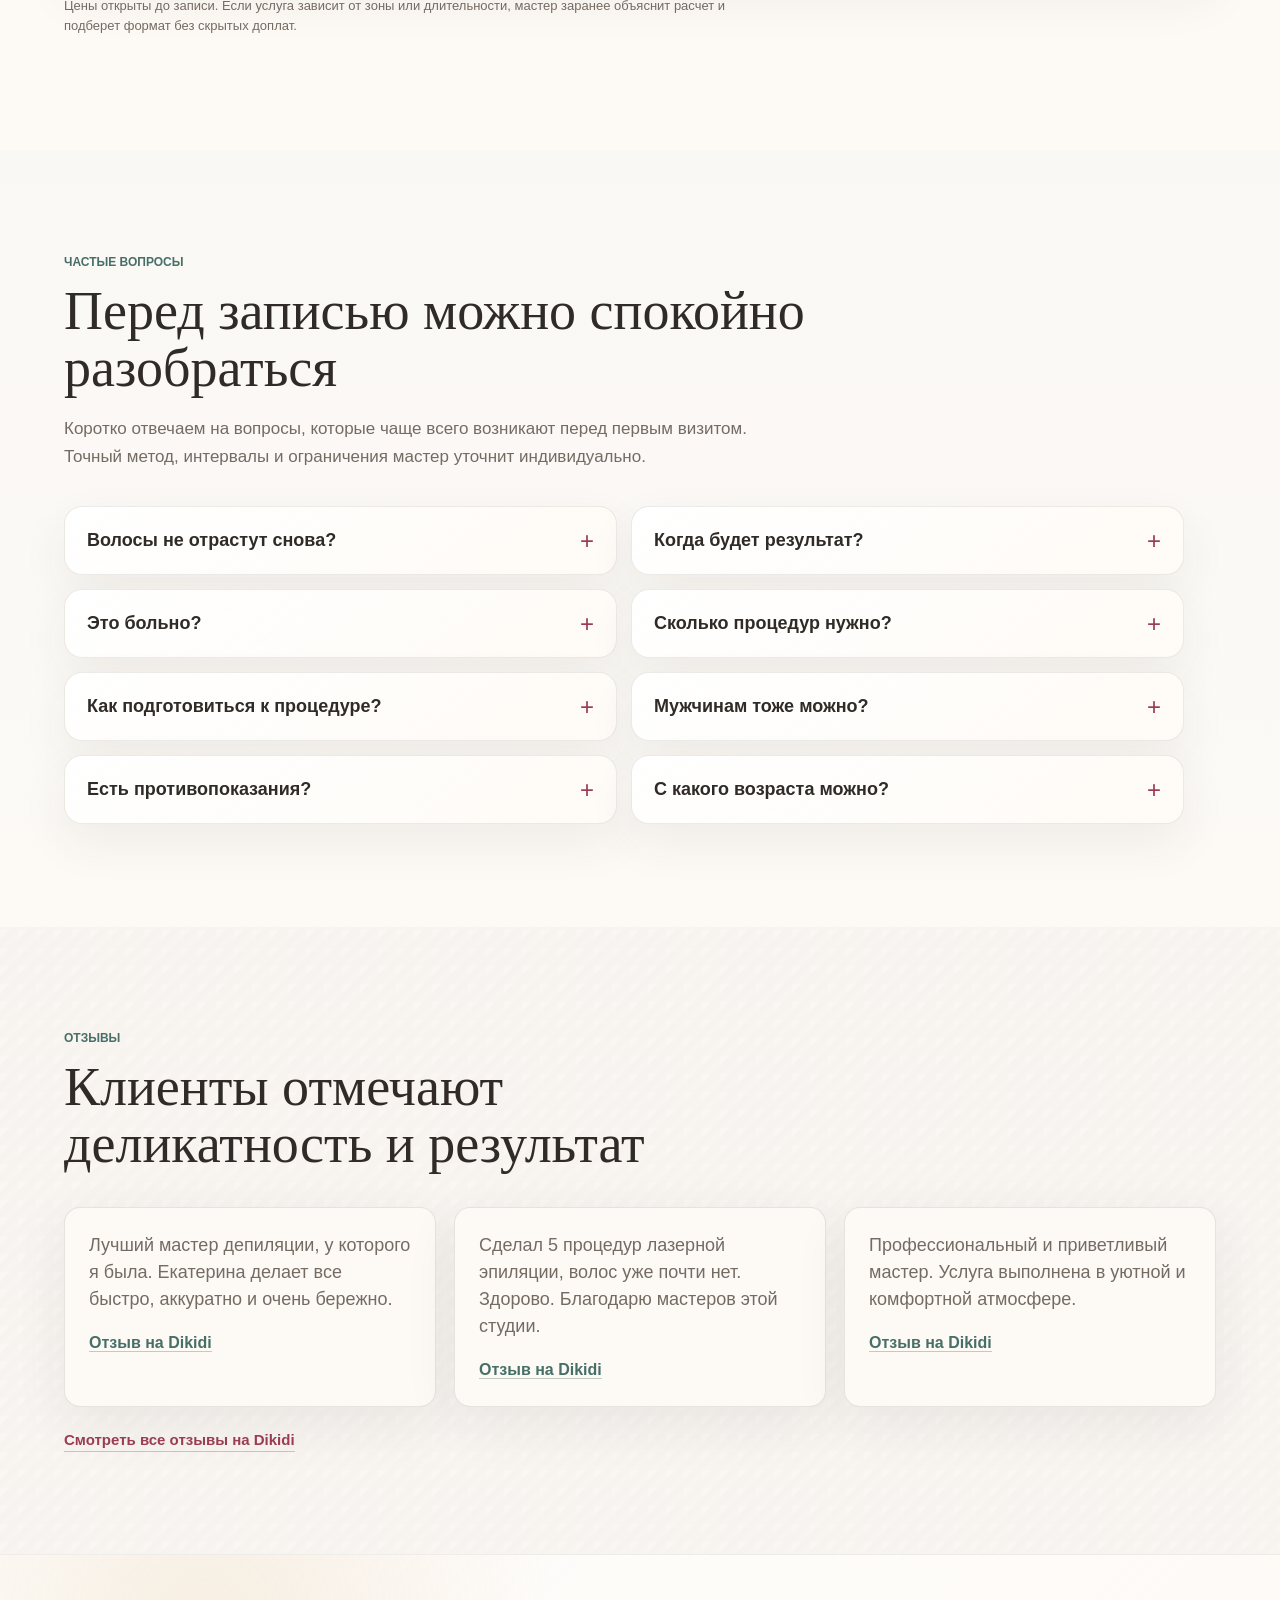
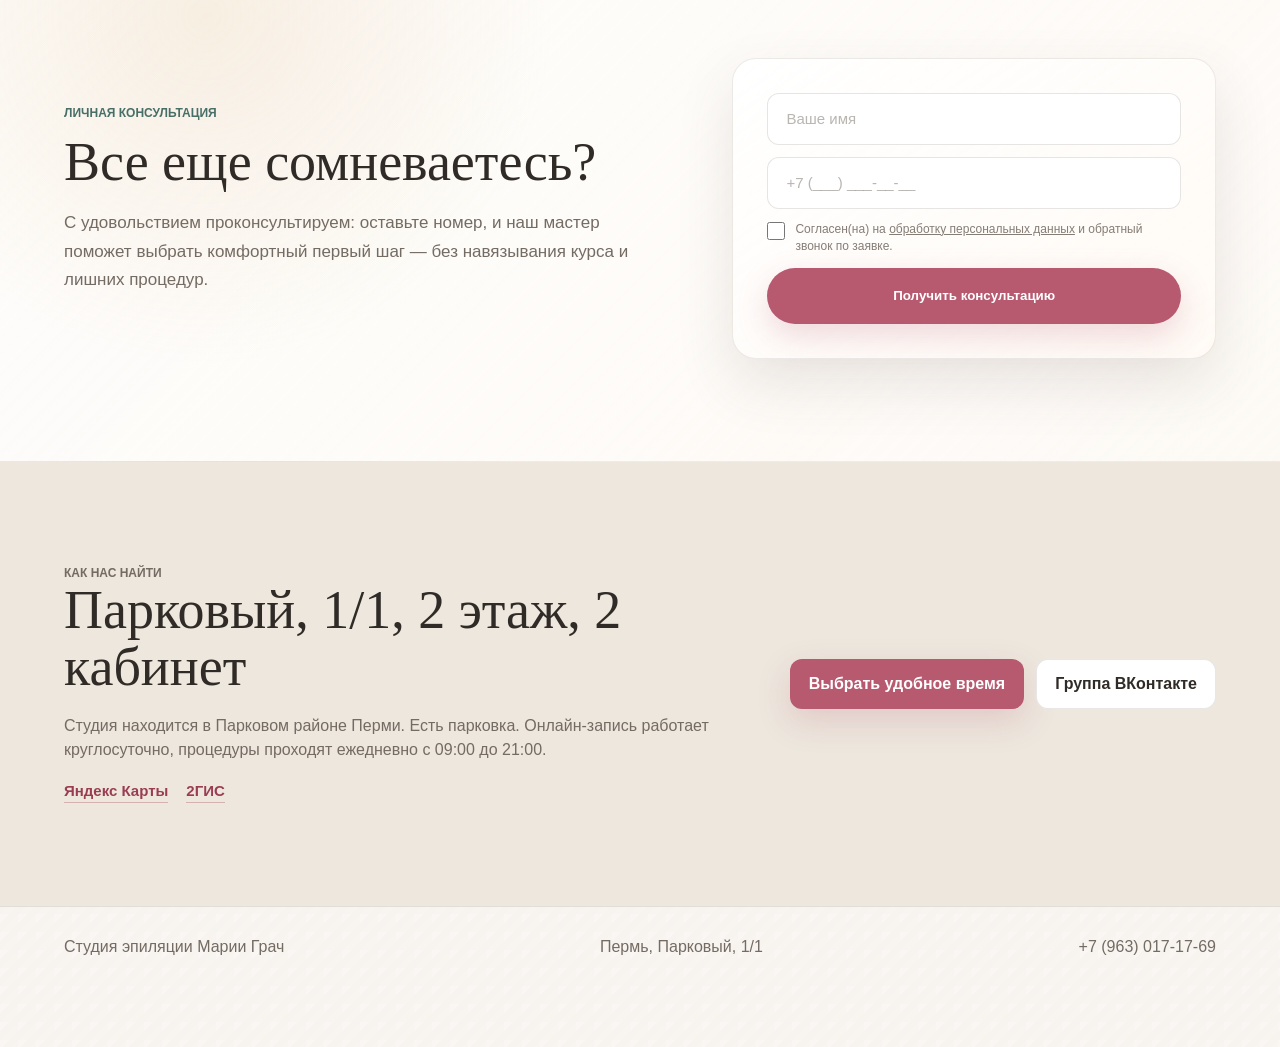
==== commit 639ed37f: "favicon: MG (розовый на светлом) для всех страниц Co-Authored-By: Claude Opus 4.8 <noreply@anthropic" ====
--- a/index.html
+++ b/index.html
@@ -12,6 +12,9 @@
     <meta property="og:url" content="https://www.grach-studio.ru/">
     <meta property="og:image" content="https://www.grach-studio.ru/assets/img/hero.jpg">
     <link rel="canonical" href="https://www.grach-studio.ru/">
+    <link rel="icon" type="image/svg+xml" href="/favicon.svg">
+    <link rel="icon" type="image/png" sizes="32x32" href="/favicon-32.png">
+    <link rel="apple-touch-icon" href="/apple-touch-icon.png">
     <link rel="preload" as="image" href="assets/img/hero-mobile.jpg" media="(max-width: 768px)" fetchpriority="high">
     <link rel="preload" as="image" href="assets/img/hero.jpg" media="(min-width: 769px)" fetchpriority="high">
     <!-- Yandex.Metrika counter -->
